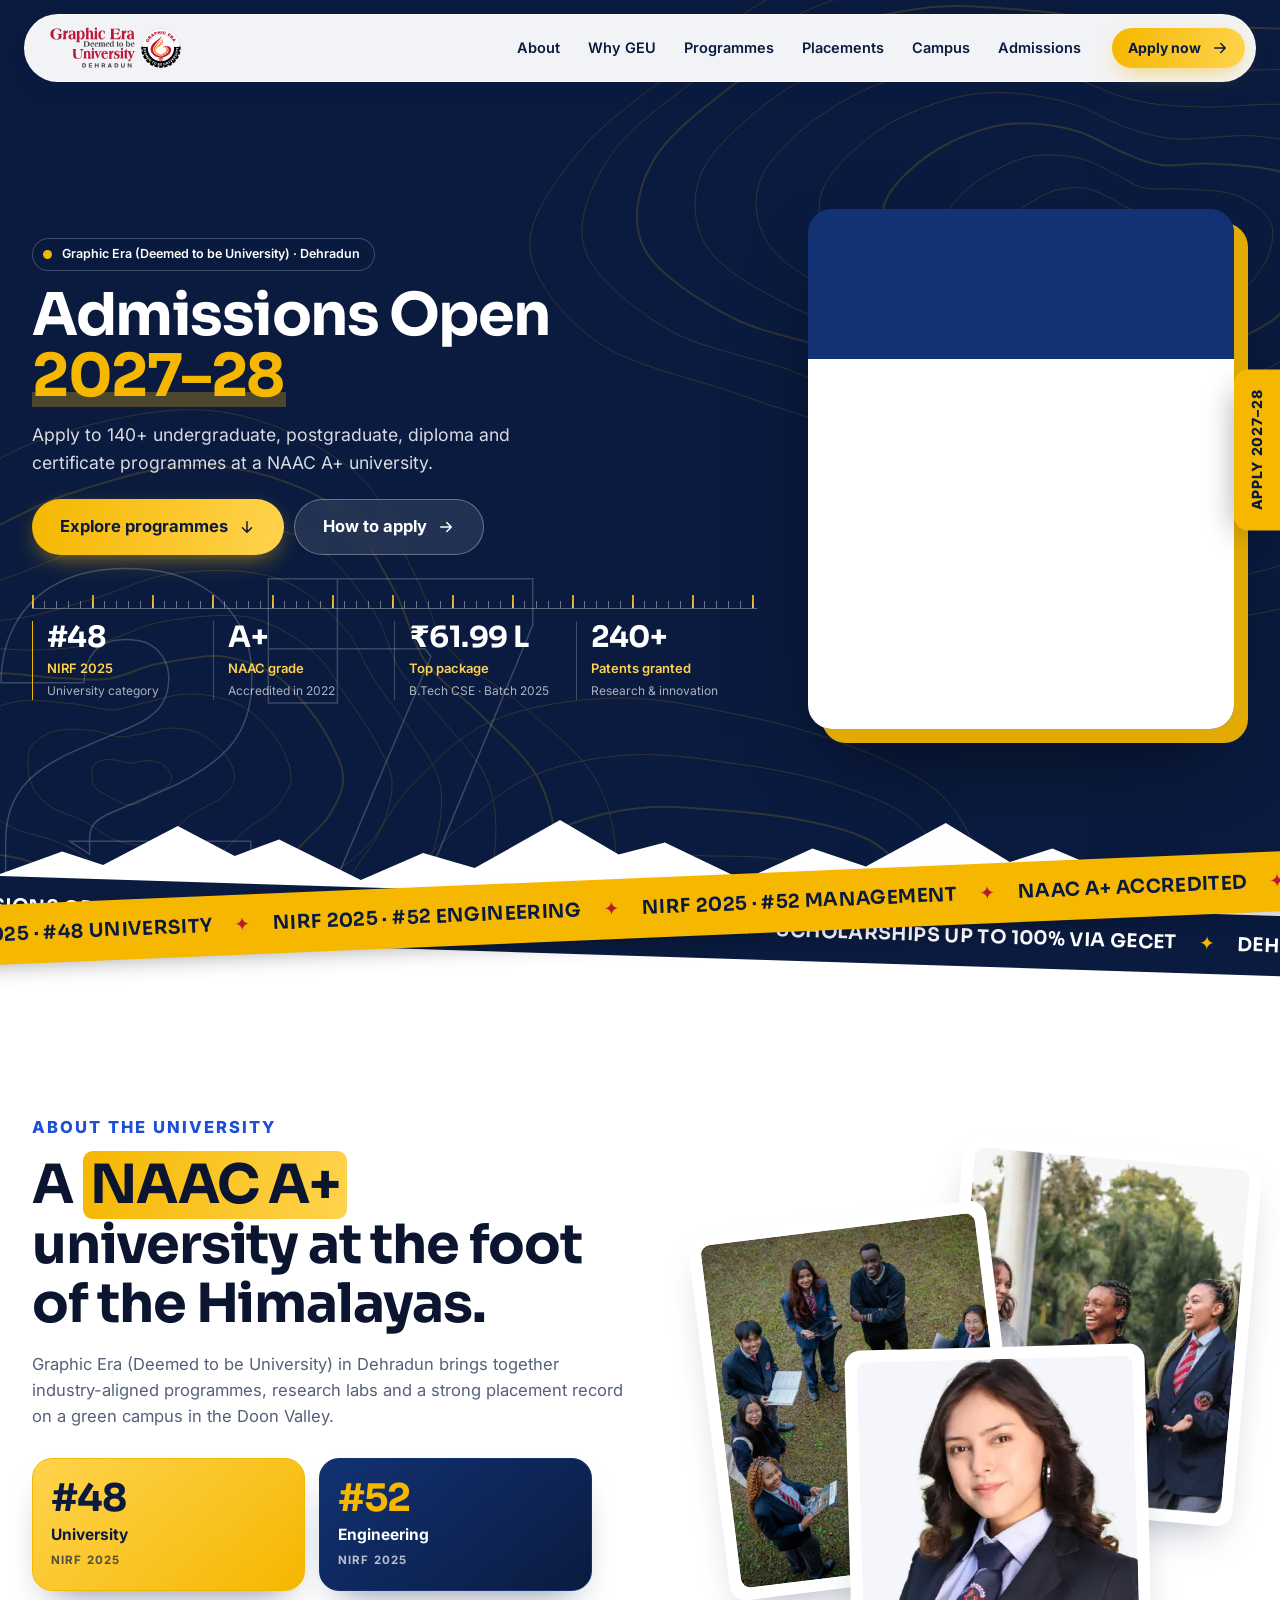
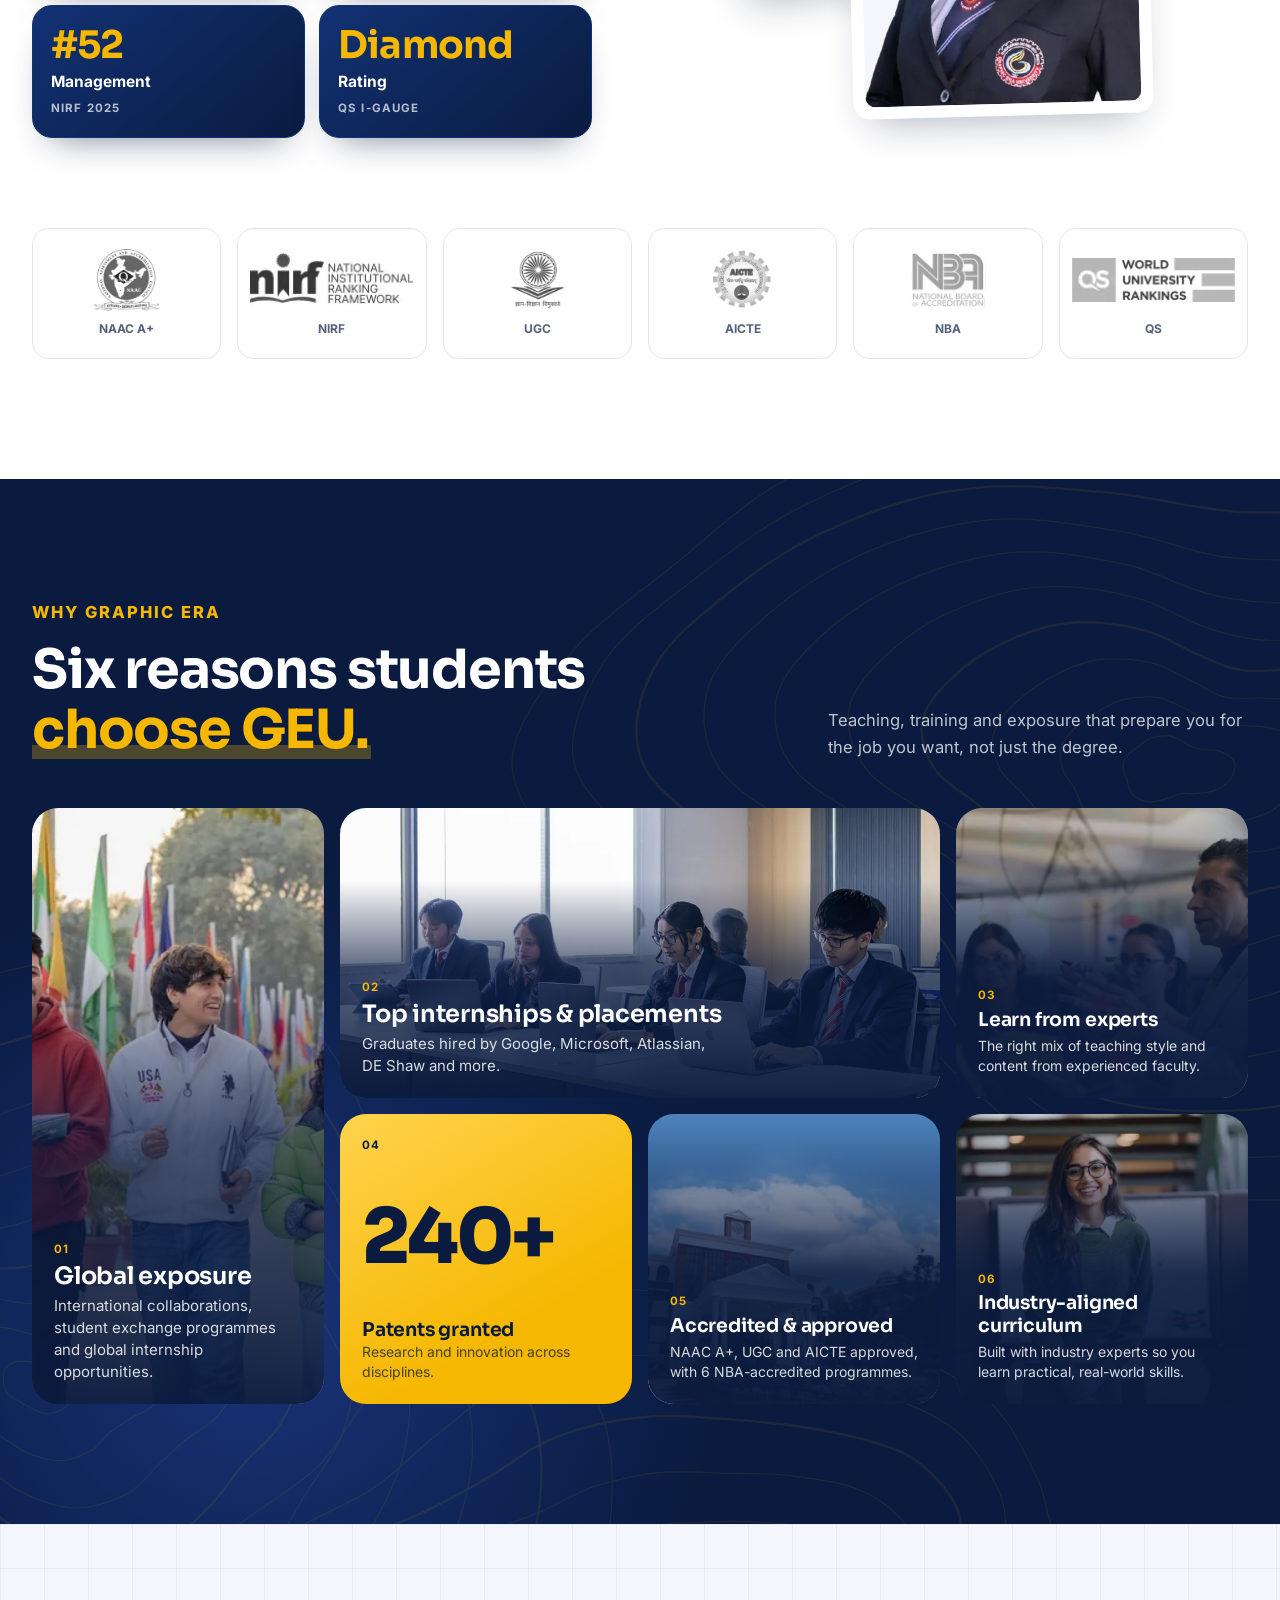
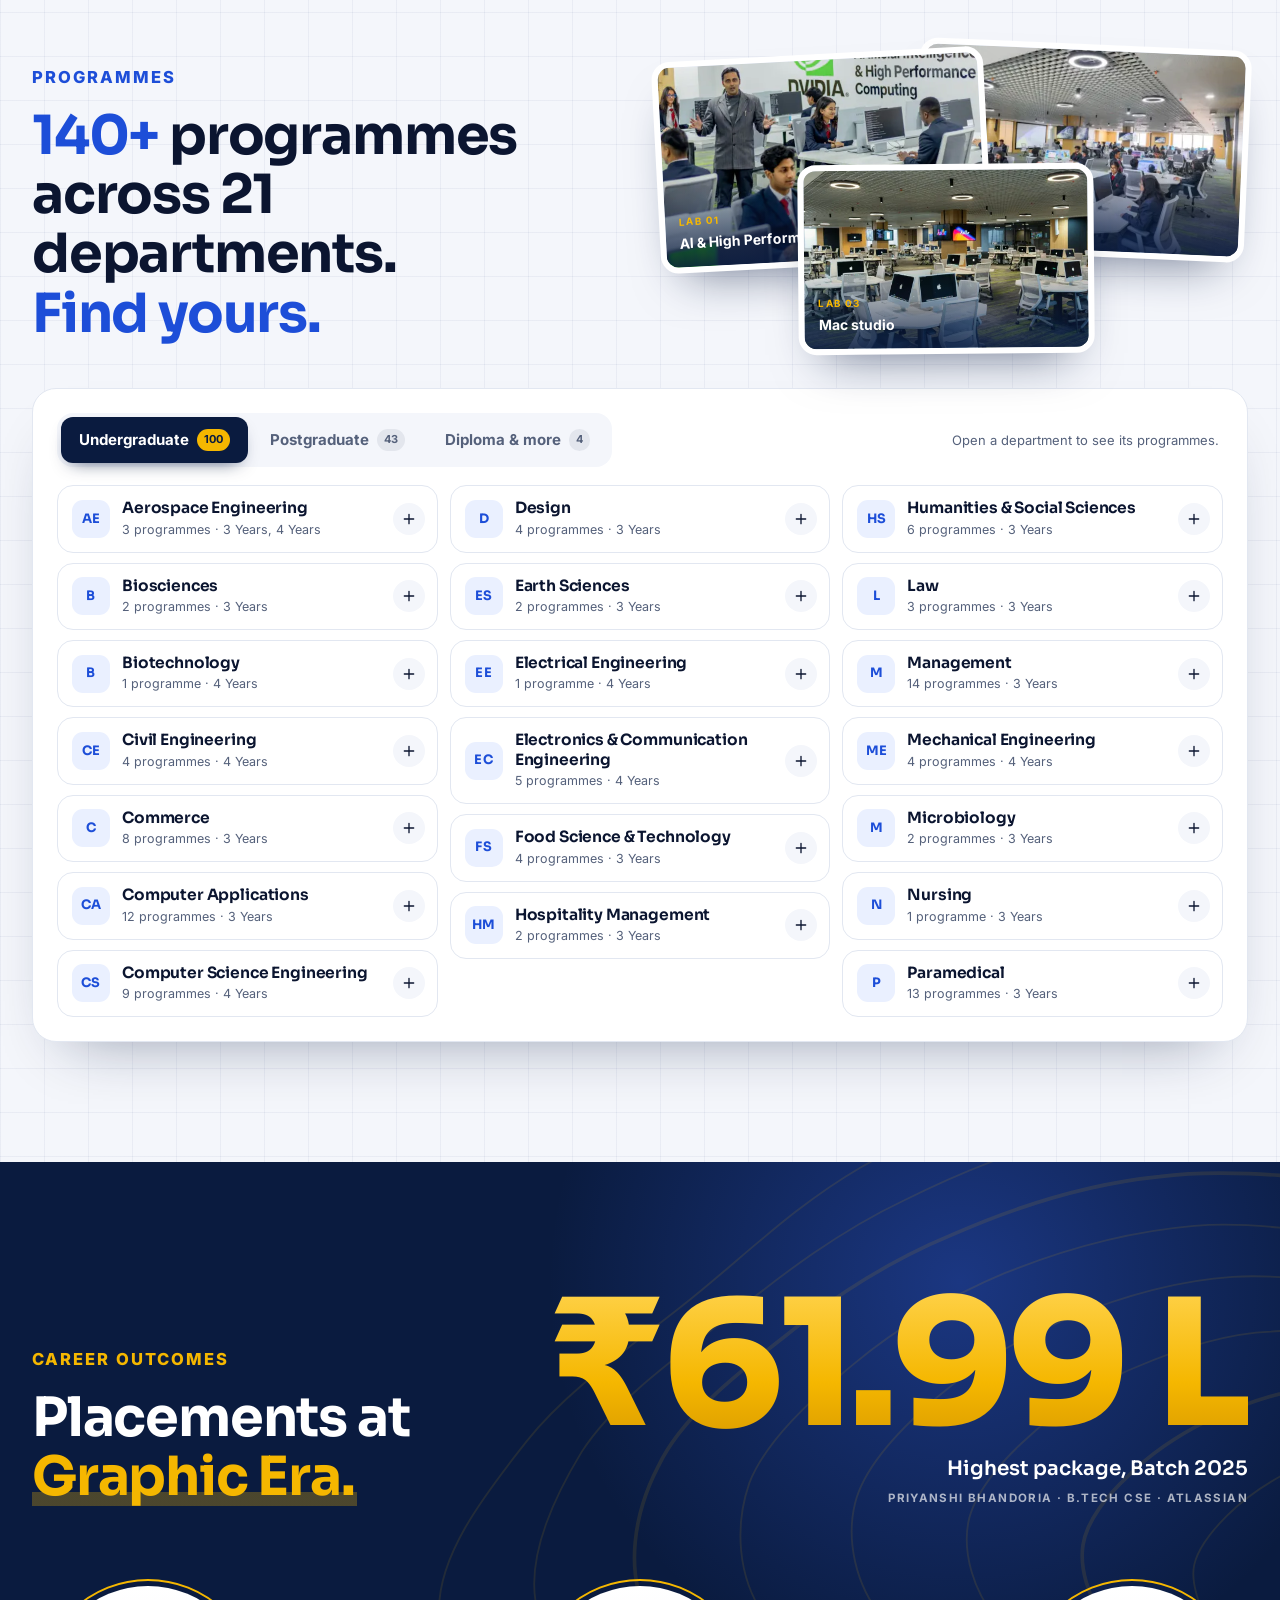
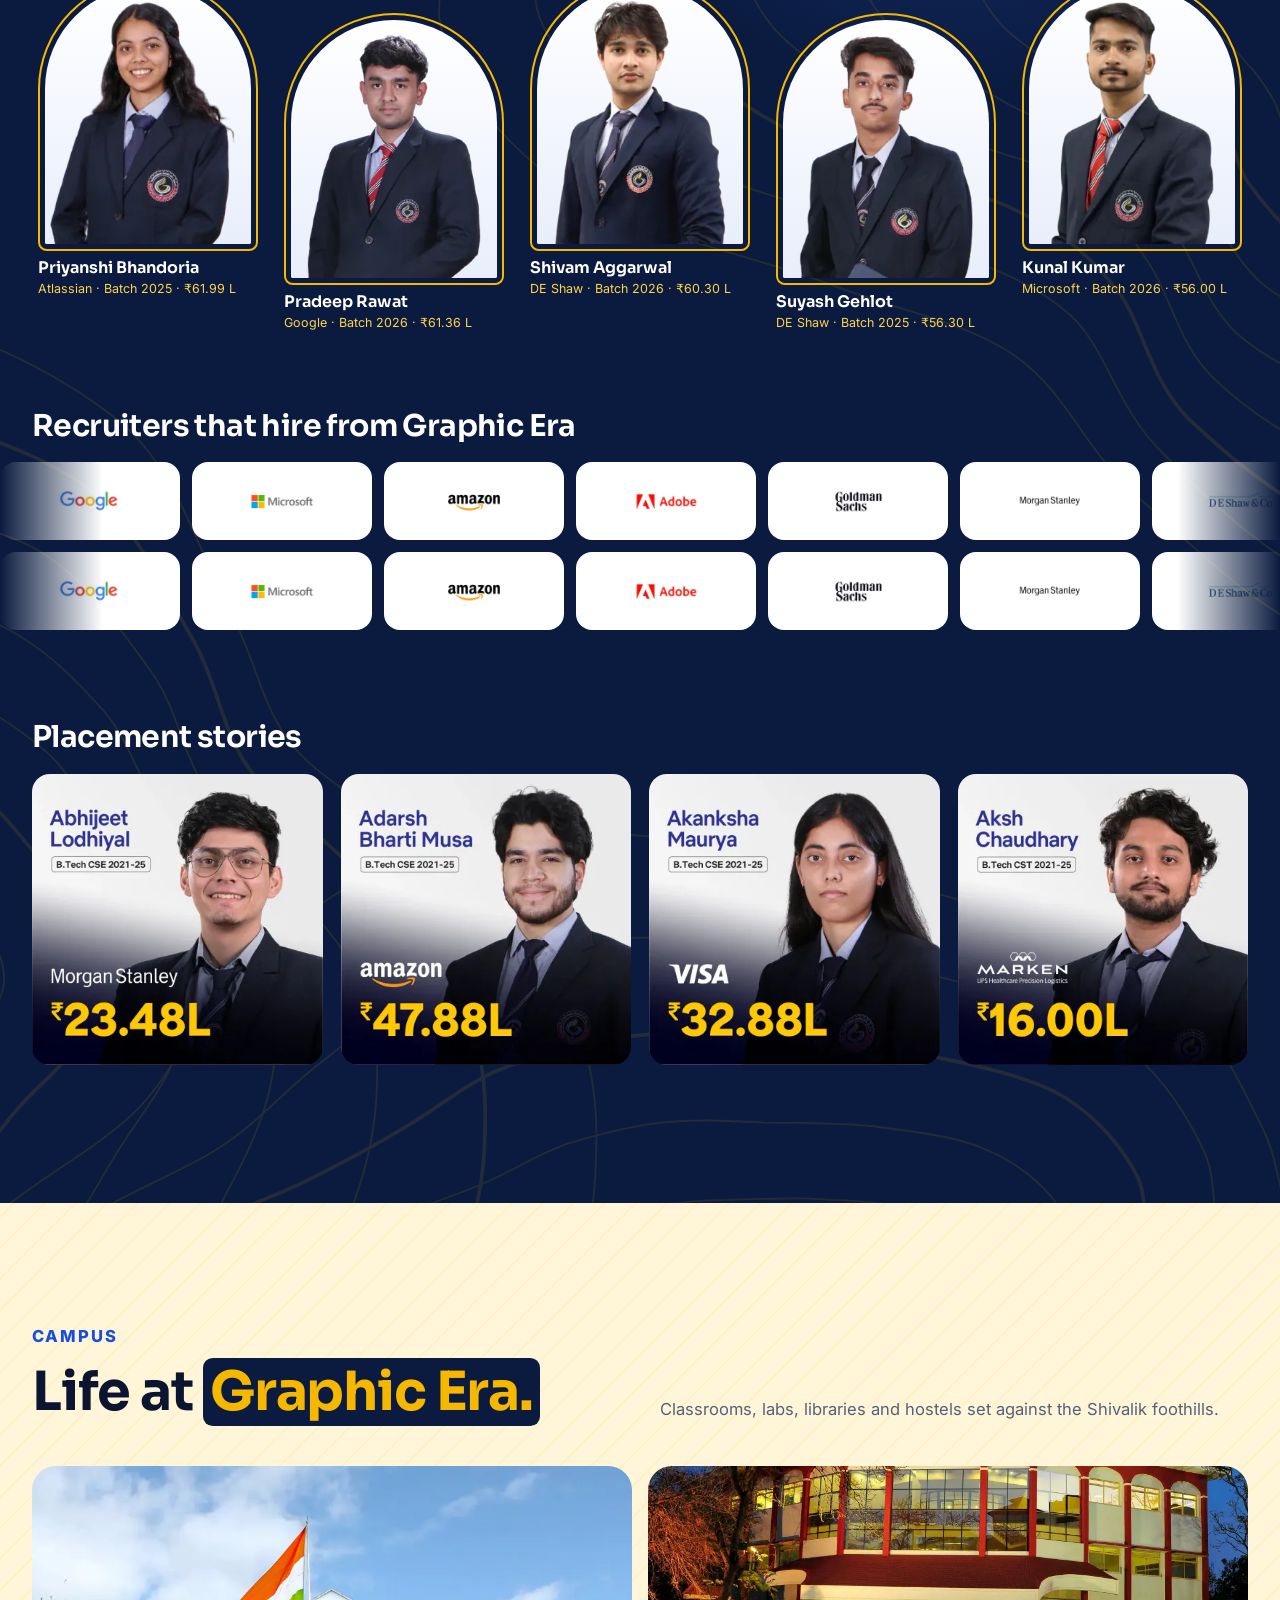
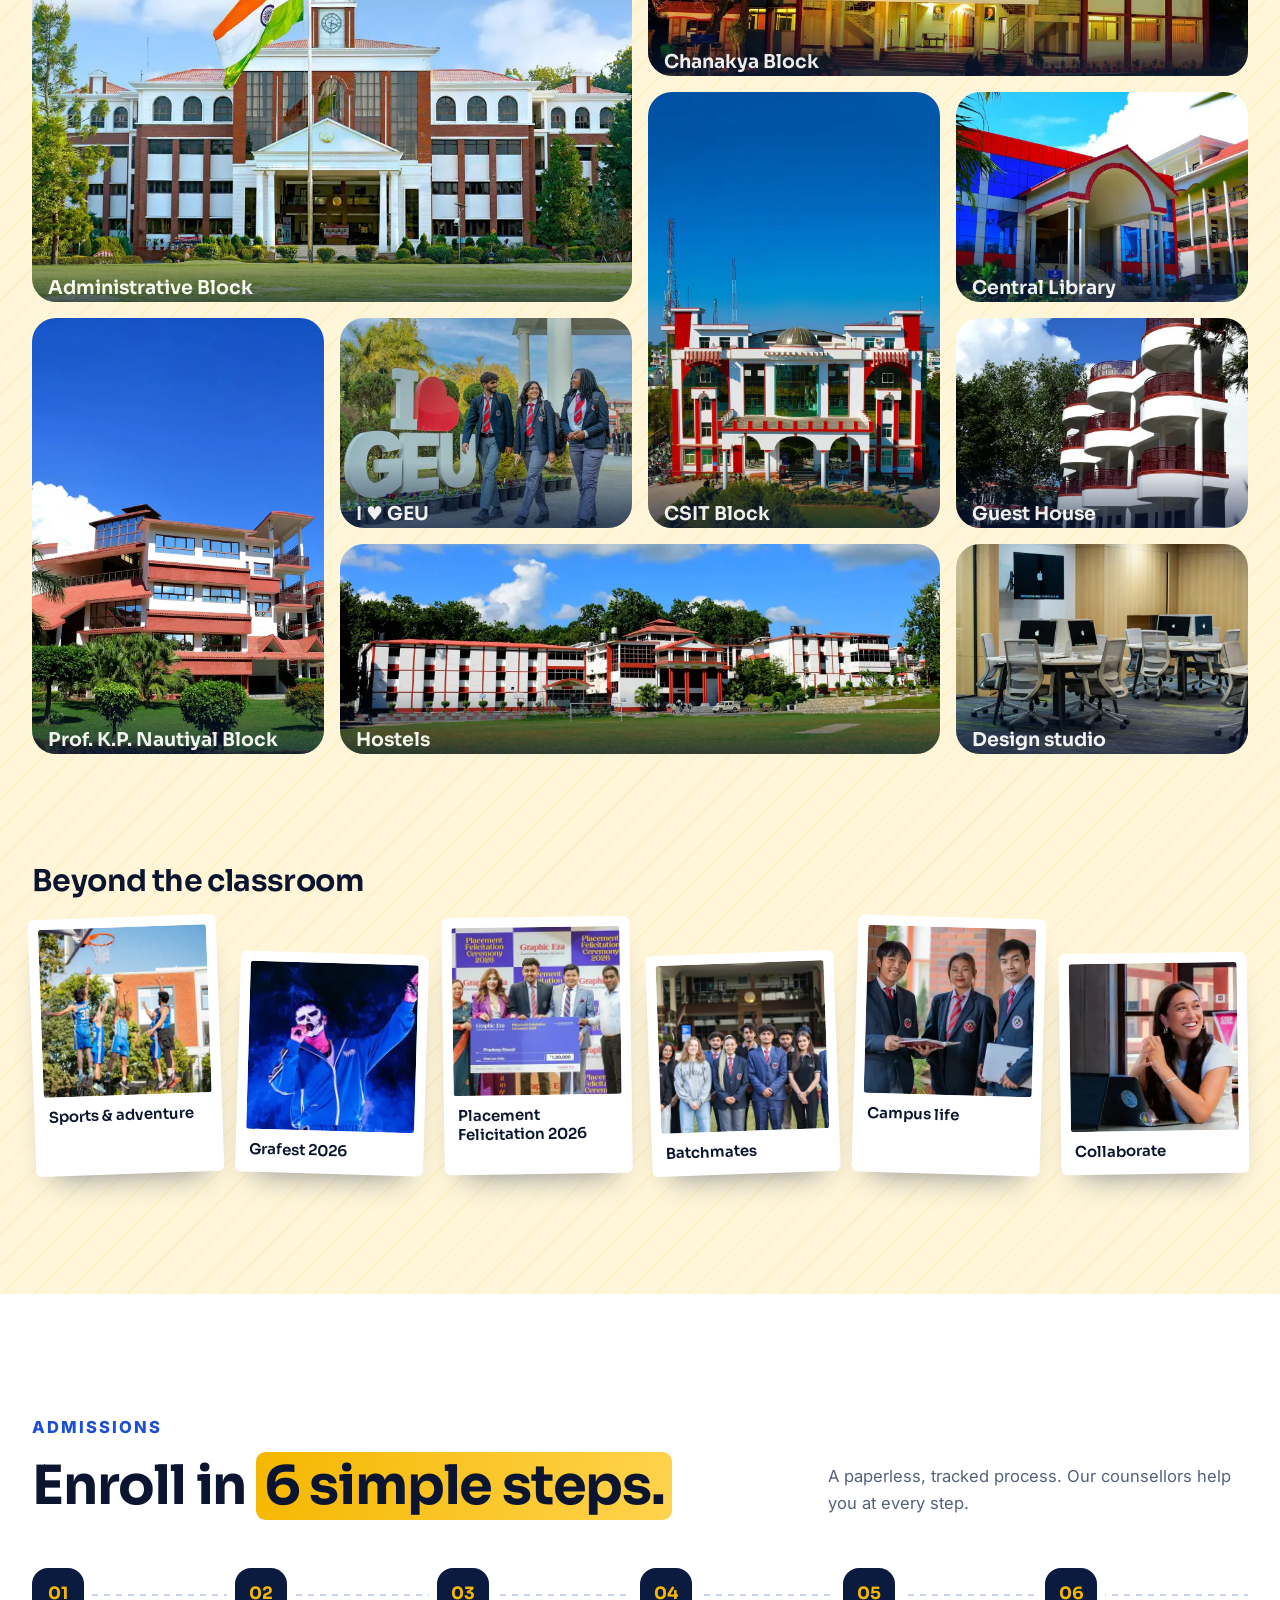
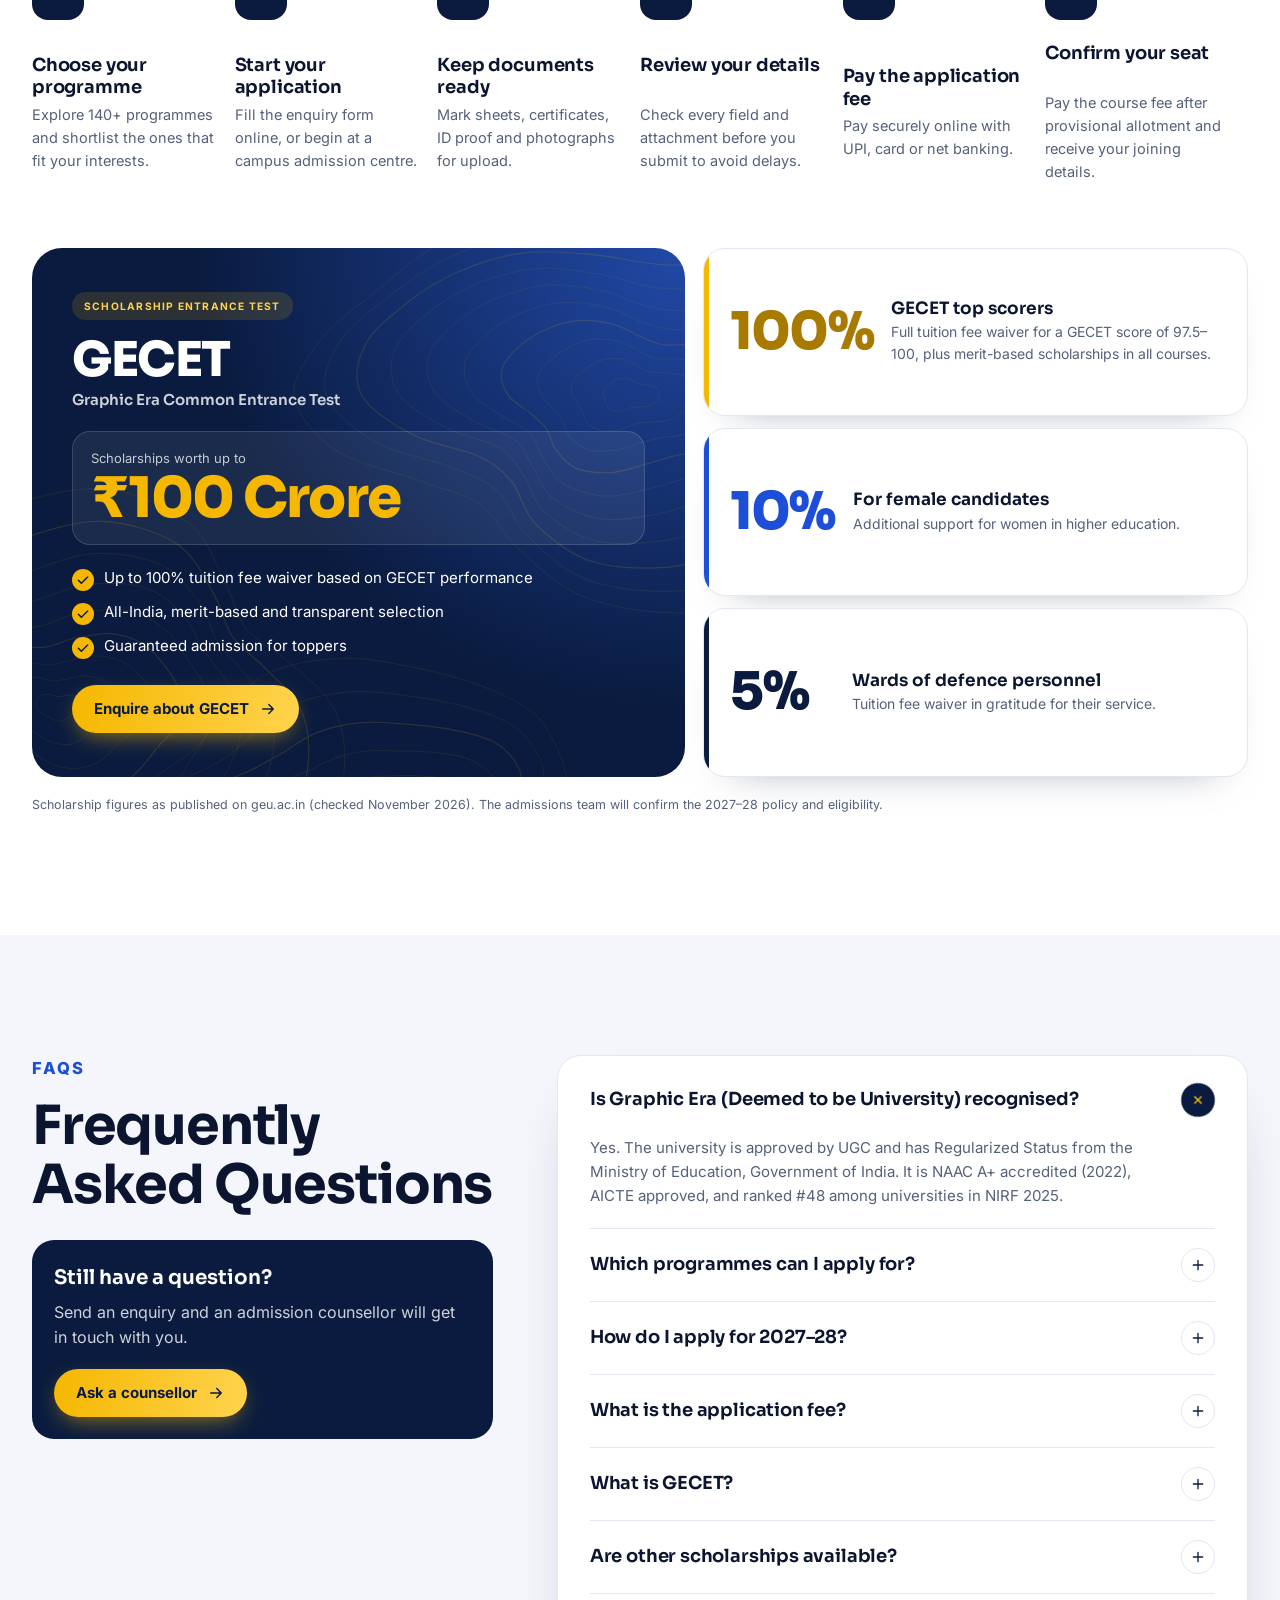
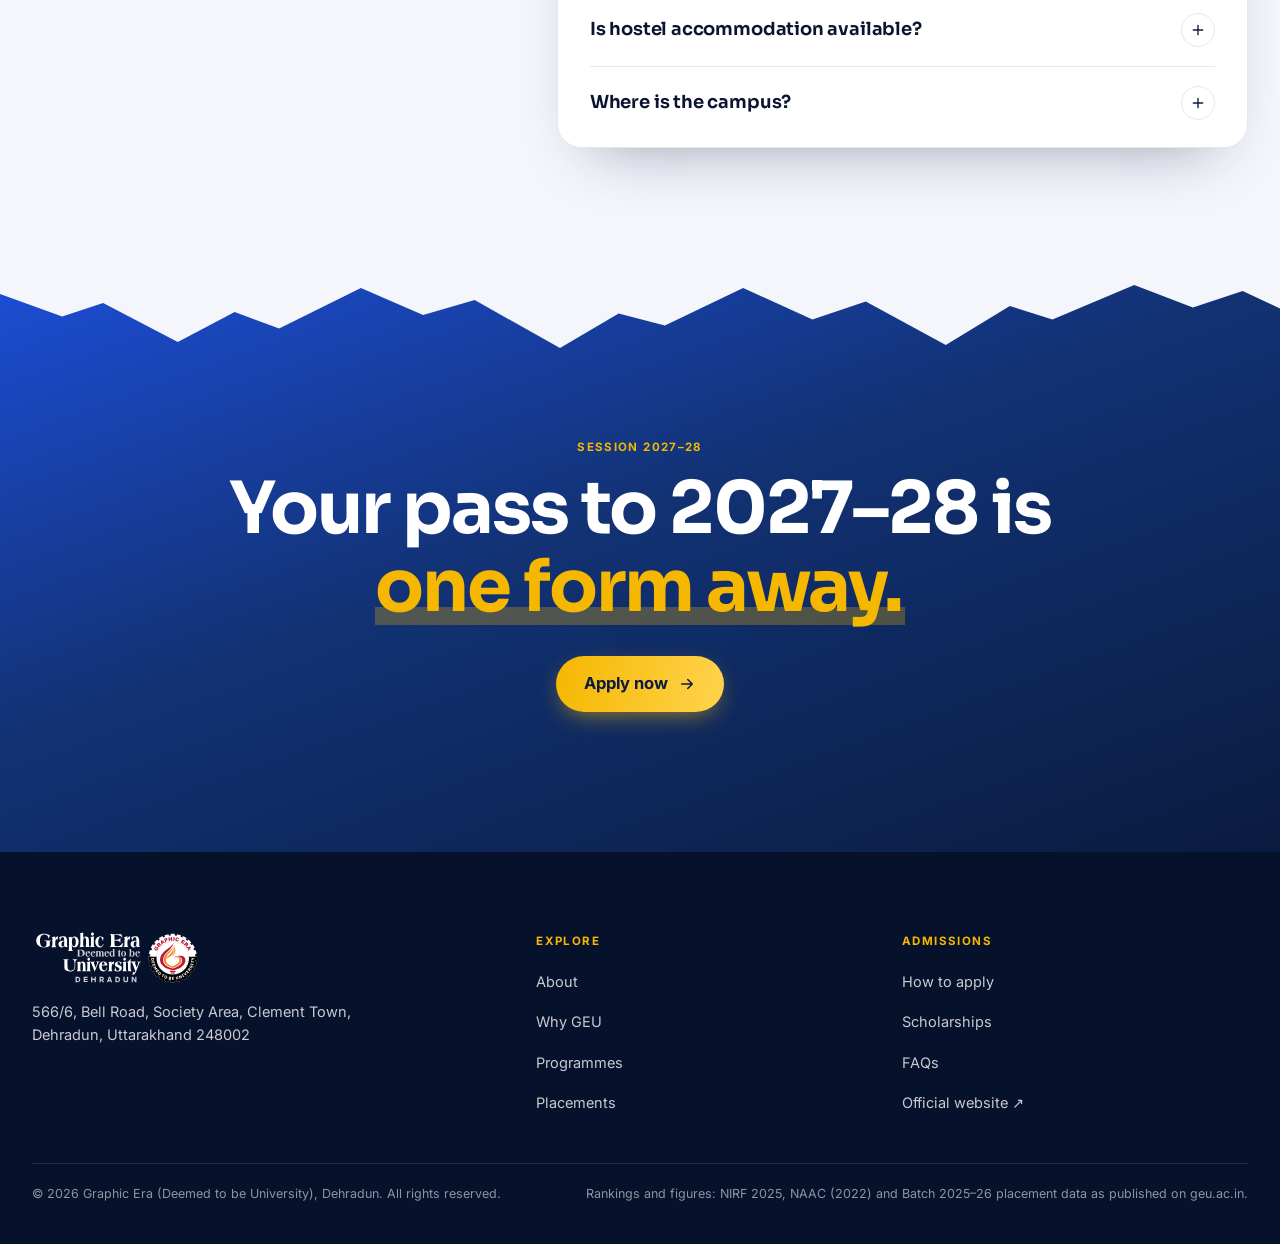
==== index.html @ 8a60a068 "dft" ====
<!doctype html>
<html lang="en">
<head>
  <meta charset="utf-8">
  <meta name="viewport" content="width=device-width, initial-scale=1, viewport-fit=cover">
  <title>Admissions 2027–28 · Graphic Era (Deemed to be University), Dehradun</title>
  <meta name="description" content="Apply for Session 2027–28 at Graphic Era (Deemed to be University), Dehradun. NAAC A+, NIRF 2025 #48 University. 140+ UG, PG, diploma and certificate programmes.">
  <meta name="theme-color" content="#0A1B3F">
  <meta property="og:type" content="website">
  <meta property="og:title" content="Admissions 2027–28 · Graphic Era (Deemed to be University)">
  <meta property="og:description" content="Apply for Session 2027–28. NAAC A+ · NIRF 2025 #48 University · 140+ programmes.">
  <meta property="og:image" content="assets/img/hero/campus-aerial-dehradun-1024.webp">
  <link rel="icon" href="assets/brand/favicon.svg" type="image/svg+xml">
  <link rel="preload" href="assets/fonts/sora.woff2" as="font" type="font/woff2" crossorigin>
  <link rel="preload" href="assets/fonts/inter.woff2" as="font" type="font/woff2" crossorigin>
  <link rel="preload" as="image" imagesrcset="assets/img/hero/campus-aerial-dehradun-640.webp 640w, assets/img/hero/campus-aerial-dehradun-1024.webp 1024w, assets/img/hero/campus-aerial-dehradun-1600.webp 1600w, assets/img/hero/campus-aerial-dehradun-1920.webp 1920w" imagesizes="100vw" media="(min-width: 861px)" fetchpriority="high">
  <link rel="preload" as="image" imagesrcset="assets/img/hero/students-on-campus-640.webp 640w, assets/img/hero/students-on-campus-1024.webp 1024w, assets/img/hero/students-on-campus-1600.webp 1600w, assets/img/hero/students-on-campus-1627.webp 1627w" imagesizes="100vw" media="(max-width: 860px)" fetchpriority="high">
  <link rel="stylesheet" href="assets/css/style.css?v=4">
  <script type="application/ld+json">{"@context":"https://schema.org","@type":"CollegeOrUniversity","name":"Graphic Era (Deemed to be University)","url":"https://geu.ac.in","address":{"@type":"PostalAddress","streetAddress":"566/6, Bell Road, Society Area, Clement Town","addressLocality":"Dehradun","addressRegion":"Uttarakhand","postalCode":"248002","addressCountry":"IN"}}</script>
</head>
<body>
<svg width="0" height="0" style="position:absolute" aria-hidden="true">
  <symbol id="i-arrow" viewBox="0 0 24 24"><path d="M5 12h14M13 6l6 6-6 6" fill="none" stroke="currentColor" stroke-width="2" stroke-linecap="round" stroke-linejoin="round"/></symbol>
  <symbol id="i-down" viewBox="0 0 24 24"><path d="M12 5v14M6 13l6 6 6-6" fill="none" stroke="currentColor" stroke-width="2" stroke-linecap="round" stroke-linejoin="round"/></symbol>
  <symbol id="i-phone" viewBox="0 0 24 24"><path d="M5 4h4l2 5-2.5 1.5a11 11 0 0 0 5 5L15 13l5 2v4a2 2 0 0 1-2 2A16 16 0 0 1 3 6a2 2 0 0 1 2-2" fill="none" stroke="currentColor" stroke-width="1.8" stroke-linejoin="round"/></symbol>
  <symbol id="i-user" viewBox="0 0 24 24"><circle cx="12" cy="8" r="4" fill="none" stroke="currentColor" stroke-width="1.8"/><path d="M4 20c1.5-4 4.5-6 8-6s6.5 2 8 6" fill="none" stroke="currentColor" stroke-width="1.8" stroke-linecap="round"/></symbol>
  <symbol id="i-mail" viewBox="0 0 24 24"><rect x="3" y="5" width="18" height="14" rx="2.5" fill="none" stroke="currentColor" stroke-width="1.8"/><path d="m4 7 8 6 8-6" fill="none" stroke="currentColor" stroke-width="1.8" stroke-linejoin="round"/></symbol>
  <symbol id="i-pin" viewBox="0 0 24 24"><path d="M12 21s7-6.2 7-11.5A7 7 0 0 0 5 9.5C5 14.8 12 21 12 21z" fill="none" stroke="currentColor" stroke-width="1.8"/><circle cx="12" cy="9.5" r="2.5" fill="none" stroke="currentColor" stroke-width="1.8"/></symbol>
  <symbol id="i-layers" viewBox="0 0 24 24"><path d="m12 3 9 5-9 5-9-5 9-5z M3 13l9 5 9-5" fill="none" stroke="currentColor" stroke-width="1.8" stroke-linejoin="round"/></symbol>
  <symbol id="i-building" viewBox="0 0 24 24"><path d="M4 21V9l8-5 8 5v12M9 21v-6h6v6M3 21h18" fill="none" stroke="currentColor" stroke-width="1.8" stroke-linejoin="round"/></symbol>
  <symbol id="i-cap" viewBox="0 0 24 24"><path d="m2 9 10-5 10 5-10 5L2 9zm4 2v5c2 2 10 2 12 0v-5" fill="none" stroke="currentColor" stroke-width="1.8" stroke-linejoin="round"/></symbol>
  <symbol id="i-shield" viewBox="0 0 24 24"><path d="M12 3 4 6v6c0 5 3.5 8 8 9 4.5-1 8-4 8-9V6l-8-3z" fill="none" stroke="currentColor" stroke-width="1.8" stroke-linejoin="round"/></symbol>
  <symbol id="i-menu" viewBox="0 0 24 24"><path d="M4 7h16M4 12h16M4 17h10" fill="none" stroke="currentColor" stroke-width="2" stroke-linecap="round"/></symbol>
  <symbol id="i-close" viewBox="0 0 24 24"><path d="M6 6l12 12M18 6 6 18" fill="none" stroke="currentColor" stroke-width="2" stroke-linecap="round"/></symbol>
  <symbol id="i-plus" viewBox="0 0 24 24"><path d="M12 5v14M5 12h14" fill="none" stroke="currentColor" stroke-width="2" stroke-linecap="round"/></symbol>
  <symbol id="i-check" viewBox="0 0 24 24"><path d="m5 12.5 4.5 4.5L19 7.5" fill="none" stroke="currentColor" stroke-width="2.2" stroke-linecap="round" stroke-linejoin="round"/></symbol>
  <symbol id="i-globe" viewBox="0 0 24 24"><circle cx="12" cy="12" r="9" fill="none" stroke="currentColor" stroke-width="1.8"/><path d="M3 12h18M12 3c2.5 2.5 3.5 5.5 3.5 9s-1 6.5-3.5 9c-2.5-2.5-3.5-5.5-3.5-9s1-6.5 3.5-9" fill="none" stroke="currentColor" stroke-width="1.6"/></symbol>
  <symbol id="i-swipe" viewBox="0 0 24 24"><path d="M4 12h13M13 7l5 5-5 5" fill="none" stroke="currentColor" stroke-width="2" stroke-linecap="round" stroke-linejoin="round"/></symbol>
  <symbol id="topo" viewBox="0 0 1440 900"><path d="M1232 250C1232 253 1230 256 1228 259C1226 262 1223 264 1220 266C1216 268 1212 269 1208 270C1204 271 1199 270 1195 271C1191 271 1188 270 1185 271C1181 272 1178 274 1174 275C1170 276 1164 278 1160 278C1155 278 1150 276 1147 274C1144 272 1142 269 1141 266C1140 263 1140 260 1139 258C1138 255 1136 253 1136 250C1136 247 1136 244 1137 242C1138 239 1140 237 1143 235C1145 233 1148 231 1151 229C1154 227 1157 224 1160 223C1164 222 1169 221 1173 221C1178 221 1182 223 1186 225C1189 226 1191 229 1194 230C1197 232 1200 232 1204 233C1208 233 1214 233 1218 234C1223 236 1228 238 1230 241C1232 243 1233 247 1232 250Z"/><path d="M1293 250C1292 257 1287 263 1283 269C1278 275 1272 280 1265 285C1258 289 1249 292 1240 294C1231 296 1221 295 1213 296C1205 297 1199 297 1191 299C1183 301 1176 306 1167 308C1158 310 1145 313 1136 311C1126 310 1117 305 1111 300C1105 295 1104 288 1101 282C1098 276 1097 271 1094 266C1091 261 1086 256 1084 250C1082 244 1081 238 1082 232C1084 226 1089 220 1094 215C1099 210 1106 205 1113 201C1120 197 1128 192 1136 190C1145 188 1157 187 1166 188C1175 190 1184 195 1192 199C1199 202 1203 207 1210 209C1216 211 1223 211 1233 212C1242 213 1256 212 1266 215C1275 218 1285 224 1290 230C1295 235 1294 243 1293 250Z"/><path d="M1350 250C1348 260 1341 270 1334 279C1327 287 1320 296 1309 302C1299 309 1285 314 1273 317C1260 321 1245 321 1233 323C1221 326 1211 328 1199 331C1186 335 1173 342 1159 344C1144 346 1125 347 1112 344C1099 340 1088 331 1080 323C1073 315 1072 304 1068 296C1063 287 1059 281 1052 274C1046 266 1035 259 1030 250C1026 241 1022 230 1024 221C1026 212 1034 202 1042 194C1050 186 1061 178 1072 172C1084 165 1098 159 1112 156C1127 154 1145 155 1159 158C1173 161 1186 170 1197 175C1208 180 1214 186 1225 188C1236 190 1249 188 1264 189C1279 190 1301 190 1315 195C1330 200 1343 210 1349 219C1355 228 1353 240 1350 250Z"/><path d="M1401 250C1397 263 1389 276 1381 287C1373 299 1365 311 1353 320C1340 329 1323 337 1307 343C1291 348 1272 350 1256 354C1239 359 1225 363 1207 368C1189 373 1169 381 1150 382C1130 383 1106 381 1090 375C1074 368 1063 353 1054 341C1046 330 1046 317 1039 307C1032 297 1023 291 1012 281C1001 272 982 262 974 250C966 238 961 223 963 210C965 197 976 183 988 172C999 161 1015 150 1031 142C1048 134 1068 126 1089 124C1109 122 1134 125 1153 130C1171 134 1187 146 1202 152C1217 158 1225 163 1241 165C1257 167 1277 162 1298 164C1319 165 1349 167 1367 174C1384 182 1399 196 1405 208C1410 221 1405 237 1401 250Z" stroke-width="2"/><path d="M1444 250C1439 266 1432 281 1424 295C1416 310 1409 325 1396 337C1383 350 1363 361 1344 370C1325 378 1302 383 1281 389C1260 396 1240 404 1216 409C1193 414 1165 423 1141 422C1116 421 1088 413 1070 402C1052 392 1042 371 1033 357C1024 343 1024 329 1014 317C1003 306 986 300 970 289C953 278 926 265 915 250C903 235 897 215 900 198C903 182 918 164 934 150C949 136 969 122 991 113C1014 103 1040 94 1066 93C1092 91 1123 96 1146 102C1170 108 1189 122 1208 128C1227 134 1239 138 1260 139C1282 140 1310 134 1336 136C1363 139 1398 143 1418 154C1437 164 1449 183 1454 199C1458 215 1449 234 1444 250Z"/><path d="M1478 250C1473 268 1469 285 1463 302C1457 320 1453 339 1440 355C1427 372 1406 387 1385 399C1363 411 1335 419 1309 428C1283 437 1256 448 1226 453C1197 458 1161 465 1132 461C1103 456 1071 442 1052 427C1032 412 1026 387 1015 370C1004 353 1003 340 988 328C973 316 946 310 923 298C901 285 867 268 853 250C838 232 833 207 838 187C843 167 863 146 883 129C902 113 927 97 954 86C981 75 1014 65 1045 63C1076 61 1112 68 1140 74C1168 81 1190 95 1214 100C1238 106 1256 106 1283 107C1311 108 1348 101 1378 106C1409 110 1447 120 1466 134C1486 148 1492 172 1494 192C1496 211 1483 232 1478 250Z"/><path d="M1506 250C1501 271 1504 289 1501 309C1498 330 1499 354 1487 374C1475 395 1453 415 1428 431C1403 446 1371 459 1339 470C1307 481 1273 494 1237 498C1201 503 1157 506 1123 498C1090 490 1057 469 1036 449C1015 430 1011 401 998 383C985 364 980 352 959 340C938 327 900 322 872 307C843 292 804 272 789 250C773 228 772 199 780 176C789 153 814 130 837 111C860 92 889 74 920 61C952 48 989 38 1024 35C1060 32 1100 40 1133 45C1166 50 1192 63 1222 67C1251 71 1277 69 1310 70C1344 71 1389 66 1423 73C1456 81 1494 97 1511 116C1528 135 1527 164 1526 186C1525 208 1510 229 1506 250Z"/><path d="M1528 250C1527 272 1538 293 1540 317C1541 341 1548 370 1537 395C1526 419 1501 444 1474 464C1446 483 1408 499 1370 512C1332 525 1289 539 1247 543C1204 546 1153 545 1116 533C1078 521 1044 492 1021 470C998 447 996 415 979 396C963 377 950 367 923 354C895 341 846 335 813 318C780 301 739 275 725 250C711 225 717 192 730 167C742 141 772 117 799 96C826 74 857 54 891 40C925 25 965 12 1005 8C1044 3 1088 9 1126 12C1164 16 1195 25 1231 28C1266 31 1301 26 1341 28C1381 30 1433 28 1468 40C1503 52 1536 77 1550 100C1563 124 1552 157 1549 182C1545 207 1530 228 1528 250Z" stroke-width="2"/><path d="M1551 250C1554 274 1576 297 1582 325C1589 352 1600 387 1589 416C1579 445 1551 474 1520 497C1488 520 1444 539 1400 554C1356 568 1305 582 1256 584C1208 586 1150 580 1108 564C1067 549 1032 515 1007 489C981 464 977 433 956 413C934 394 912 387 877 373C843 359 784 350 749 330C713 309 675 278 665 250C655 222 671 187 688 159C706 131 740 107 770 84C799 61 829 38 865 21C901 3 942 -13 984 -20C1026 -28 1075 -25 1117 -25C1160 -24 1198 -19 1241 -18C1284 -17 1329 -23 1375 -19C1420 -15 1478 -10 1513 8C1547 25 1573 59 1582 87C1591 116 1570 152 1565 179C1560 206 1548 226 1551 250Z"/><path d="M1577 250C1586 276 1620 302 1631 334C1642 365 1656 406 1644 438C1633 471 1600 504 1564 529C1528 555 1477 576 1427 591C1377 606 1319 621 1265 621C1210 621 1147 611 1102 593C1056 575 1021 537 991 511C962 484 954 455 925 435C897 416 862 411 821 395C780 380 714 367 679 343C644 319 614 282 610 250C607 218 635 182 658 153C681 124 717 100 748 75C779 50 805 24 841 3C877 -17 919 -38 963 -49C1008 -61 1060 -63 1108 -66C1156 -69 1202 -68 1253 -69C1303 -69 1360 -75 1410 -68C1461 -60 1522 -47 1555 -23C1588 1 1604 43 1608 76C1612 110 1583 147 1578 176C1573 205 1568 224 1577 250Z"/><path d="M252 780C251 782 249 785 247 787C245 789 240 790 237 791C235 792 232 793 230 794C228 796 227 798 224 800C222 801 219 804 216 804C212 805 208 805 204 804C201 803 198 801 196 800C193 799 191 797 188 796C186 794 183 793 181 792C178 790 176 789 175 787C173 785 173 782 172 780C172 778 172 775 172 773C172 770 172 767 174 765C176 763 179 761 183 760C186 759 192 760 196 760C200 761 203 762 206 763C209 763 211 763 214 763C217 762 220 761 224 761C228 760 232 761 235 762C239 762 242 764 244 766C247 768 249 770 250 773C251 775 252 778 252 780Z"/><path d="M314 780C313 786 308 792 302 797C297 802 288 805 281 809C275 813 270 816 265 820C259 824 256 830 250 835C243 839 234 844 225 845C216 846 204 843 196 840C188 838 182 832 175 828C169 824 164 821 157 818C151 815 143 813 136 810C130 806 123 802 119 797C115 792 112 786 110 780C109 774 107 767 108 761C108 755 109 747 115 742C121 736 131 731 141 730C151 728 165 730 175 731C185 733 193 736 200 737C208 737 213 735 220 734C228 733 238 729 247 728C257 728 268 729 276 732C284 735 291 740 296 745C302 750 307 756 310 762C313 767 315 774 314 780Z"/><path d="M371 780C370 789 363 799 356 807C349 815 337 821 328 828C320 835 313 842 305 849C297 857 290 868 278 874C266 880 249 886 234 886C219 886 201 879 189 873C176 868 168 858 158 852C148 846 140 843 129 839C118 835 104 833 93 828C81 822 70 815 62 807C54 800 49 790 46 780C42 770 39 759 41 749C42 738 46 726 56 718C66 710 85 703 101 701C118 699 140 703 155 704C171 706 182 710 194 710C206 709 215 704 228 702C241 699 258 693 272 694C287 694 304 698 316 703C328 708 337 717 345 725C353 733 359 742 364 752C368 761 372 771 371 780Z"/><path d="M423 780C423 792 416 805 408 817C401 828 388 837 379 848C369 859 362 871 351 883C339 894 327 910 309 917C291 924 265 929 243 927C222 925 199 912 182 903C165 894 156 881 142 874C129 866 117 864 101 859C85 855 64 853 48 846C31 839 15 829 3 818C-8 807 -15 794 -20 780C-25 766 -29 750 -26 736C-23 722 -15 705 0 695C15 684 42 677 64 674C87 671 115 677 136 678C156 678 170 681 187 679C204 677 218 668 236 664C255 661 280 655 299 656C319 658 340 666 355 675C369 683 378 697 388 708C397 719 405 731 411 743C417 755 424 768 423 780Z" stroke-width="2"/><path d="M472 780C473 795 468 811 462 827C455 842 444 855 434 871C424 886 417 904 401 919C386 934 366 954 341 962C317 969 280 971 252 966C225 961 197 942 176 930C155 918 144 903 127 895C110 887 93 886 71 881C50 876 21 874 0 865C-22 857 -42 844 -56 829C-70 815 -79 797 -84 780C-90 763 -94 742 -89 725C-83 707 -72 686 -52 674C-32 661 2 653 30 649C58 645 91 651 116 650C140 649 157 648 179 643C201 638 221 625 246 621C271 617 304 613 328 617C352 622 374 636 390 649C406 661 414 679 424 693C434 708 444 721 452 735C460 750 470 765 472 780Z"/><path d="M519 780C524 798 521 818 517 837C513 856 504 875 493 895C483 915 474 939 454 958C434 976 406 998 373 1006C341 1013 294 1010 261 1002C227 993 195 969 170 955C145 940 133 925 111 917C89 909 64 911 37 906C10 901 -27 897 -52 886C-78 875 -100 858 -116 840C-131 823 -139 801 -144 780C-149 759 -153 735 -145 714C-137 693 -122 670 -98 655C-74 640 -34 632 -2 625C30 619 65 623 93 619C122 615 142 608 169 600C196 593 226 576 257 573C288 569 329 569 356 578C384 587 406 608 422 626C439 643 443 664 455 681C466 698 478 712 489 728C500 745 514 762 519 780Z"/><path d="M567 780C576 801 577 824 575 848C573 871 566 895 555 920C543 944 532 975 507 996C482 1017 443 1041 403 1047C364 1053 308 1045 268 1034C228 1023 194 994 165 979C135 964 119 951 92 944C64 936 30 941 -3 935C-36 929 -79 923 -108 909C-136 895 -158 872 -173 851C-188 829 -193 804 -197 780C-200 756 -203 729 -193 705C-183 682 -164 656 -138 639C-111 622 -68 612 -34 602C0 593 36 592 68 584C100 575 124 562 158 551C191 540 232 522 269 520C307 518 354 525 384 539C414 554 434 584 450 606C466 627 468 651 480 670C493 690 510 704 524 722C539 740 559 759 567 780Z"/><path d="M619 780C631 804 636 831 635 859C635 886 629 916 616 945C603 974 588 1009 557 1033C526 1056 477 1079 430 1084C383 1089 320 1076 274 1063C229 1050 193 1019 159 1005C124 991 103 982 68 976C33 970 -11 977 -50 969C-89 962 -137 951 -166 933C-196 914 -213 886 -226 861C-238 835 -239 807 -240 780C-242 753 -243 724 -232 698C-221 672 -201 645 -173 625C-145 605 -102 592 -67 579C-31 565 4 558 39 544C75 530 105 509 145 495C186 482 238 464 282 465C326 466 378 483 410 503C442 524 458 562 473 588C489 615 490 640 505 661C519 682 542 695 561 715C580 735 607 756 619 780Z" stroke-width="2"/><path d="M676 780C691 807 697 839 696 870C696 901 690 936 675 968C659 1001 638 1040 602 1065C565 1090 507 1112 453 1116C400 1120 331 1102 280 1089C230 1076 192 1047 152 1035C111 1023 81 1021 39 1017C-4 1012 -60 1019 -104 1009C-148 999 -198 980 -226 957C-254 933 -264 899 -272 869C-280 840 -276 809 -275 780C-274 751 -275 720 -264 692C-252 664 -233 635 -205 612C-178 588 -137 572 -101 553C-66 535 -32 519 7 500C46 480 84 451 132 436C179 421 244 405 294 411C345 416 400 444 434 471C467 498 478 544 494 573C510 603 512 628 530 650C549 672 580 685 604 707C629 729 661 753 676 780Z"/><path d="M832 980C830 985 830 988 829 993C828 997 830 1003 827 1007C825 1012 821 1017 815 1020C809 1023 801 1025 793 1026C786 1027 778 1027 771 1027C763 1028 756 1028 749 1027C743 1026 736 1024 730 1021C725 1019 721 1015 716 1012C712 1009 708 1006 702 1004C696 1001 686 999 679 995C673 991 664 985 662 980C660 975 663 968 668 963C673 958 684 955 691 952C699 949 707 948 714 947C721 945 726 943 732 942C738 940 744 939 751 938C757 938 763 938 770 938C776 937 783 937 791 937C799 937 810 936 817 938C825 940 834 944 838 948C842 953 841 960 840 965C840 970 834 975 832 980Z"/><path d="M891 980C890 988 894 996 894 1005C895 1014 899 1025 894 1034C890 1043 880 1053 868 1058C856 1064 838 1066 823 1067C809 1069 794 1068 780 1067C766 1067 753 1066 741 1064C729 1061 717 1057 707 1053C697 1048 691 1042 681 1037C672 1033 662 1030 649 1025C636 1020 616 1016 604 1009C591 1001 577 990 575 980C573 970 581 957 591 949C601 940 621 935 635 929C649 924 663 922 675 918C687 914 696 910 707 907C718 904 730 901 742 900C754 898 766 899 779 898C792 898 805 897 819 898C834 899 852 899 865 903C879 908 892 916 898 924C904 933 901 945 900 954C899 963 892 972 891 980Z"/><path d="M950 980C952 992 963 1004 966 1018C969 1032 975 1051 968 1064C961 1078 942 1091 923 1099C904 1106 875 1107 853 1108C831 1110 809 1107 789 1106C769 1104 750 1102 733 1098C716 1095 700 1088 686 1082C671 1076 662 1069 646 1063C631 1057 613 1054 593 1048C573 1041 542 1035 525 1024C508 1012 490 995 490 980C489 965 505 948 520 936C536 924 564 916 584 908C603 901 619 896 635 889C651 882 663 874 679 868C695 863 714 858 732 856C750 854 769 855 788 856C808 856 828 856 848 858C868 861 893 863 910 871C927 878 943 891 950 903C957 915 952 932 952 944C952 957 947 968 950 980Z"/><path d="M1010 980C1018 996 1039 1014 1046 1033C1052 1052 1058 1079 1047 1096C1036 1114 1006 1131 979 1139C951 1148 912 1148 882 1148C851 1149 823 1145 797 1142C771 1140 747 1137 725 1133C703 1128 683 1120 664 1113C645 1105 630 1097 609 1090C587 1083 561 1080 534 1072C507 1063 467 1053 446 1038C426 1023 409 999 411 980C413 961 438 939 459 924C480 909 513 900 535 889C557 878 574 869 592 858C611 847 626 833 648 825C669 817 696 810 721 808C746 805 773 808 799 810C825 812 851 814 876 819C902 824 931 830 951 841C970 852 985 870 993 886C1000 901 994 920 997 936C1000 952 1002 964 1010 980Z" stroke-width="2"/><path d="M1075 980C1090 1000 1122 1024 1131 1049C1140 1074 1144 1107 1127 1129C1111 1150 1069 1169 1032 1178C996 1188 947 1185 909 1185C871 1186 837 1182 805 1179C773 1176 745 1174 717 1168C690 1163 665 1154 640 1146C615 1138 595 1128 567 1120C539 1112 504 1108 471 1097C439 1086 392 1072 371 1052C350 1033 338 1003 344 980C350 957 384 933 408 915C432 896 466 885 489 870C512 855 524 839 545 823C565 808 585 787 612 776C639 764 676 757 709 755C742 753 777 758 810 763C842 767 874 773 904 781C933 790 965 800 986 815C1007 830 1020 852 1029 871C1038 890 1032 910 1040 928C1047 946 1059 960 1075 980Z"/><path d="M1145 980C1168 1004 1210 1035 1220 1065C1230 1095 1228 1135 1204 1160C1181 1185 1126 1203 1081 1213C1035 1223 978 1220 934 1220C889 1220 851 1218 814 1216C776 1214 742 1213 708 1208C675 1202 644 1192 613 1183C582 1174 556 1164 521 1154C487 1144 444 1138 407 1123C371 1108 322 1089 303 1065C283 1041 279 1006 290 980C300 954 341 929 366 907C391 886 421 871 442 851C463 831 470 807 492 785C514 763 538 735 572 721C606 706 654 699 696 698C737 697 781 707 820 715C859 723 897 733 930 746C963 758 996 774 1018 792C1040 811 1050 837 1061 858C1072 879 1069 900 1083 920C1097 940 1122 956 1145 980Z"/></symbol>
  <symbol id="ridge" viewBox="0 0 1440 120" preserveAspectRatio="none"><path d="M0 120V84l70-30 46 18 84-52 64 40 50-22 92 54 70-36 58 20 96-64 66 46 52-16 88 50 78-42 60 24 90-58 72 52 48-18 92 46 66-30 56 22 72-40v118z"/></symbol>
</svg>

<a class="skip" href="#main">Skip to content</a>

<!-- ================================================================= HEADER -->
<header class="hdr" id="hdr">
  <div class="hdr__bar">
    <a class="hdr__logo" href="#top" aria-label="Graphic Era (Deemed to be University), back to top">
      <img src="assets/brand/logo-dark.svg" width="160" height="49" alt="Graphic Era (Deemed to be University)">
    </a>
    <nav class="hdr__nav" aria-label="Primary">
      <a href="#about">About</a><a href="#why">Why GEU</a><a href="#programmes">Programmes</a><a href="#placements">Placements</a><a href="#campus">Campus</a><a href="#admissions">Admissions</a>
    </nav>
    <a class="btn btn--gold btn--sm hdr__cta" href="#apply">Apply now<svg aria-hidden="true"><use href="#i-arrow"/></svg></a>
    <a class="hdr__menu" href="#menu" aria-label="Open menu"><svg aria-hidden="true"><use href="#i-menu"/></svg></a>
    <a class="hdr__menu hdr__x" href="#_" aria-label="Close menu"><svg aria-hidden="true"><use href="#i-close"/></svg></a>
  </div>
  <div class="menu" id="menu">
    <nav aria-label="Sections">
      <a href="#about"><span class="mono">01</span>About</a>
      <a href="#why"><span class="mono">02</span>Why GEU</a>
      <a href="#programmes"><span class="mono">03</span>Programmes</a>
      <a href="#placements"><span class="mono">04</span>Placements</a>
      <a href="#campus"><span class="mono">05</span>Campus</a>
      <a href="#admissions"><span class="mono">06</span>Admissions</a>
      <a href="#faq"><span class="mono">07</span>FAQs</a>
    </nav>
    <a class="btn btn--gold" href="#apply">Apply for 2027–28<svg aria-hidden="true"><use href="#i-arrow"/></svg></a>
  </div>
  <a class="scrim" href="#_" tabindex="-1" aria-hidden="true"></a>
</header>

<main id="main">
  <!-- =============================================================== HERO -->
  <section class="hero" id="top" aria-labelledby="hero-title">
    <picture class="hero__media">
      <source media="(max-width: 860px)" srcset="assets/img/hero/students-on-campus-640.webp 640w, assets/img/hero/students-on-campus-1024.webp 1024w, assets/img/hero/students-on-campus-1600.webp 1600w, assets/img/hero/students-on-campus-1627.webp 1627w" sizes="100vw">
      <img src="assets/img/hero/campus-aerial-dehradun-1024.webp" srcset="assets/img/hero/campus-aerial-dehradun-640.webp 640w, assets/img/hero/campus-aerial-dehradun-1024.webp 1024w, assets/img/hero/campus-aerial-dehradun-1600.webp 1600w, assets/img/hero/campus-aerial-dehradun-1920.webp 1920w" sizes="100vw" width="1920" height="1080" alt="Aerial view of the Graphic Era campus in Dehradun with the Shivalik foothills behind" fetchpriority="high" decoding="async">
    </picture>
    <div class="hero__veil" aria-hidden="true"></div>
    <svg class="topo hero__topo" viewBox="0 0 1440 900" preserveAspectRatio="xMidYMid slice" aria-hidden="true"><use href="#topo"/></svg>
    <div class="hero__year" aria-hidden="true">27</div>

    <div class="wrap hero__grid">
      <div class="hero__copy">
        <p class="pill"><span class="pill__dot" aria-hidden="true"></span>Graphic Era (Deemed to be University) · Dehradun</p>
        <h1 class="hero__title" id="hero-title">Admissions Open<br><span class="hl">2027–28</span></h1>
        <p class="hero__lede">Apply to 140+ undergraduate, postgraduate, diploma and certificate programmes at a NAAC A+ university.</p>
        <div class="hero__ctas">
          <a class="btn btn--gold btn--lg" href="#programmes">Explore programmes<svg aria-hidden="true"><use href="#i-down"/></svg></a>
          <a class="btn btn--glass btn--lg" href="#admissions">How to apply<svg aria-hidden="true"><use href="#i-arrow"/></svg></a>
        </div>
        <div class="alt">
          <div class="alt__ruler" aria-hidden="true"></div>
          <ol class="alt__list" aria-label="Key facts">
            <li class="alt__mark" style="--i:0"><span class="alt__value">#48</span><span class="alt__label">NIRF 2025</span><span class="alt__note">University category</span></li>
            <li class="alt__mark" style="--i:1"><span class="alt__value">A+</span><span class="alt__label">NAAC grade</span><span class="alt__note">Accredited in 2022</span></li>
            <li class="alt__mark" style="--i:2"><span class="alt__value">₹61.99 L</span><span class="alt__label">Top package</span><span class="alt__note">B.Tech CSE · Batch 2025</span></li>
            <li class="alt__mark" style="--i:3"><span class="alt__value">240+</span><span class="alt__label">Patents granted</span><span class="alt__note">Research &amp; innovation</span></li>
          </ol>
        </div>
      </div>
      <!-- EduLeap CRM Lead Capture Widget: MBSADM2026 (themed by assets/js/enquiry-theme.js, same design as the GEHU page) -->
      <div class="hero__slot" id="apply" aria-label="Admissions enquiry form">
        <div data-eduleap-widget="true"
             data-widget-key="mbs2026"
             data-tenant="graphic-era"
             data-api-url="https://staff-crm.vsilabs.co/api/leads/ingest/widget"
             data-campus="main-campus"
             data-theme="light"
             data-primary-color="#123274"
             data-title="Enquire Now"
             data-subtitle="Take the first step towards your future. Speak with an admissions advisor."
             data-button-text="Submit Inquiry"
             data-fields="lastname,interest,city,state,remarks"
             data-scope-level="course"
             data-institution-id="b23a2456-c5f8-4662-8196-0370fe396490"
             data-department-id="3b6d3cfc-dbc0-492a-b771-4349eb2a9e46"
             data-academic-level-id="902e2eca-1785-42d0-9f35-b9c9680cba23"
             data-success-message="Thank you! Your information has been received. Our admissions team will be in touch shortly.">
        </div>
      </div>
    </div>
    <svg class="ridge ridge--hero" aria-hidden="true"><use href="#ridge"/></svg>
  </section>

  <!-- =============================================================== TAPES -->
  <div class="tapes">
    <div class="tape tape--gold">
      <div class="tape__track"><span>NIRF 2025 · #48 University</span><i aria-hidden="true">✦</i><span>NIRF 2025 · #52 Engineering</span><i aria-hidden="true">✦</i><span>NIRF 2025 · #52 Management</span><i aria-hidden="true">✦</i><span>NAAC A+ accredited</span><i aria-hidden="true">✦</i><span>QS I-Gauge Diamond rating</span><i aria-hidden="true">✦</i><span>6 NBA-accredited programmes</span><i aria-hidden="true">✦</i><span>240+ patents granted</span><i aria-hidden="true">✦</i><span>UGC &amp; AICTE approved</span><i aria-hidden="true">✦</i></div>
      <div class="tape__track" aria-hidden="true"><span>NIRF 2025 · #48 University</span><i>✦</i><span>NIRF 2025 · #52 Engineering</span><i>✦</i><span>NIRF 2025 · #52 Management</span><i>✦</i><span>NAAC A+ accredited</span><i>✦</i><span>QS I-Gauge Diamond rating</span><i>✦</i><span>6 NBA-accredited programmes</span><i>✦</i><span>240+ patents granted</span><i>✦</i><span>UGC &amp; AICTE approved</span><i>✦</i></div>
    </div>
    <div class="tape tape--ink" aria-hidden="true">
      <div class="tape__track"><span>Admissions open 2027–28</span><i>✦</i><span>140+ programmes</span><i>✦</i><span>21 departments</span><i>✦</i><span>Scholarships up to 100% via GECET</span><i>✦</i><span>Dehradun · Uttarakhand</span><i>✦</i><span>Admissions open 2027–28</span><i>✦</i><span>140+ programmes</span><i>✦</i><span>21 departments</span><i>✦</i></div>
      <div class="tape__track"><span>Admissions open 2027–28</span><i>✦</i><span>140+ programmes</span><i>✦</i><span>21 departments</span><i>✦</i><span>Scholarships up to 100% via GECET</span><i>✦</i><span>Dehradun · Uttarakhand</span><i>✦</i><span>Admissions open 2027–28</span><i>✦</i><span>140+ programmes</span><i>✦</i><span>21 departments</span><i>✦</i></div>
    </div>
  </div>

  <!-- =============================================================== 01 ABOUT -->
  <section class="sec about" id="about" aria-labelledby="about-title">
    <div class="wrap about__grid">
      <div class="about__copy" data-reveal>
        <p class="eyebrow">About the university</p>
        <h2 class="h2" id="about-title">A <span class="mark">NAAC A+</span> university at the foot of the Himalayas.</h2>
        <p class="lede">Graphic Era (Deemed to be University) in Dehradun brings together industry-aligned programmes, research labs and a strong placement record on a green campus in the Doon Valley.</p>
        <ul class="ranks" aria-label="Rankings">
          <li class="rank rank--hi"><b>#48</b><span>University</span><small>NIRF 2025</small></li>
          <li class="rank"><b>#52</b><span>Engineering</span><small>NIRF 2025</small></li>
          <li class="rank"><b>#52</b><span>Management</span><small>NIRF 2025</small></li>
          <li class="rank"><b>Diamond</b><span>Rating</span><small>QS I-Gauge</small></li>
        </ul>
      </div>
      <div class="fan" data-reveal><figure class="fan__card fan__card--1"><img src="assets/img/about/learning-together-900.webp" srcset="assets/img/about/learning-together-480.webp 480w, assets/img/about/learning-together-900.webp 900w" sizes="(max-width: 860px) 70vw, 300px" width="900" height="900" alt="Students studying together on the campus lawn" loading="lazy" decoding="async"></figure><figure class="fan__card fan__card--2"><img src="assets/img/about/student-community-447.webp" width="447" height="380" alt="Students talking on campus" loading="lazy" decoding="async"></figure><figure class="fan__card fan__card--3"><img src="assets/img/about/future-ready-565.webp" srcset="assets/img/about/future-ready-480.webp 480w, assets/img/about/future-ready-565.webp 565w" sizes="(max-width: 860px) 70vw, 300px" width="565" height="781" alt="Graphic Era student in the university blazer" loading="lazy" decoding="async"></figure></div>
    </div>
    <div class="wrap">
      <ul class="accr" aria-label="Accreditations and approvals"><li class="accr__item"><img src="assets/img/accreditations/naac-a-320.webp" srcset="assets/img/accreditations/naac-a-160.webp 160w, assets/img/accreditations/naac-a-320.webp 320w" sizes="120px" width="320" height="305" alt="NAAC A+ logo" loading="lazy" decoding="async"><span>NAAC A+</span></li><li class="accr__item"><img src="assets/img/accreditations/nirf-320.webp" srcset="assets/img/accreditations/nirf-160.webp 160w, assets/img/accreditations/nirf-320.webp 320w" sizes="120px" width="320" height="104" alt="NIRF logo" loading="lazy" decoding="async"><span>NIRF</span></li><li class="accr__item"><img src="assets/img/accreditations/ugc-320.webp" srcset="assets/img/accreditations/ugc-160.webp 160w, assets/img/accreditations/ugc-320.webp 320w" sizes="120px" width="320" height="309" alt="UGC logo" loading="lazy" decoding="async"><span>UGC</span></li><li class="accr__item"><img src="assets/img/accreditations/aicte-320.webp" srcset="assets/img/accreditations/aicte-160.webp 160w, assets/img/accreditations/aicte-320.webp 320w" sizes="120px" width="320" height="309" alt="AICTE logo" loading="lazy" decoding="async"><span>AICTE</span></li><li class="accr__item"><img src="assets/img/accreditations/nba-320.webp" srcset="assets/img/accreditations/nba-160.webp 160w, assets/img/accreditations/nba-320.webp 320w" sizes="120px" width="320" height="253" alt="NBA logo" loading="lazy" decoding="async"><span>NBA</span></li><li class="accr__item"><img src="assets/img/accreditations/qs-320.webp" srcset="assets/img/accreditations/qs-160.webp 160w, assets/img/accreditations/qs-320.webp 320w" sizes="120px" width="320" height="86" alt="QS logo" loading="lazy" decoding="async"><span>QS</span></li></ul>
    </div>
  </section>

  <!-- =============================================================== 02 WHY GEU (new) -->
  <section class="sec why" id="why" aria-labelledby="why-title">
    <svg class="topo why__topo" viewBox="0 0 1440 900" preserveAspectRatio="xMidYMid slice" aria-hidden="true"><use href="#topo"/></svg>
    <div class="wrap">
      <div class="why__head" data-reveal>
        <div>
          <p class="eyebrow eyebrow--light">Why Graphic Era</p>
          <h2 class="h2" id="why-title">Six reasons students <span class="hl">choose GEU.</span></h2>
        </div>
        <p class="lede">Teaching, training and exposure that prepare you for the job you want, not just the degree.</p>
      </div>
      <ul class="bento">
        <li class="bx bx--a" data-reveal><img src="assets/img/why/global-exposure-960.webp" srcset="assets/img/why/global-exposure-480.webp 480w, assets/img/why/global-exposure-960.webp 960w" sizes="(max-width: 860px) 92vw, 300px" width="960" height="960" alt="Students walking together past international flags on campus" loading="lazy" decoding="async"><div class="bx__body"><span class="bx__n mono">01</span><h3>Global exposure</h3><p>International collaborations, student exchange programmes and global internship opportunities.</p></div></li>
        <li class="bx bx--b" data-reveal><img src="assets/img/why/placement-training-960.webp" srcset="assets/img/why/placement-training-480.webp 480w, assets/img/why/placement-training-960.webp 960w" sizes="(max-width: 860px) 92vw, 620px" width="960" height="960" alt="Students in blazers working on laptops in a training lab" loading="lazy" decoding="async"><div class="bx__body"><span class="bx__n mono">02</span><h3>Top internships &amp; placements</h3><p>Graduates hired by Google, Microsoft, Atlassian, DE Shaw and more.</p></div></li>
        <li class="bx bx--c" data-reveal><img src="assets/img/why/expert-faculty-500.webp" srcset="assets/img/why/expert-faculty-360.webp 360w, assets/img/why/expert-faculty-500.webp 500w" sizes="(max-width: 860px) 46vw, 300px" width="500" height="500" alt="A faculty member explaining a concept to students" loading="lazy" decoding="async"><div class="bx__body"><span class="bx__n mono">03</span><h3>Learn from experts</h3><p>The right mix of teaching style and content from experienced faculty.</p></div></li>
        <li class="bx bx--d bx--stat" data-reveal><div class="bx__body"><span class="bx__n mono">04</span><b class="bx__big">240+</b><div><h3>Patents granted</h3><p>Research and innovation across disciplines.</p></div></div></li>
        <li class="bx bx--e" data-reveal><img src="assets/img/why/accredited-campus-500.webp" srcset="assets/img/why/accredited-campus-360.webp 360w, assets/img/why/accredited-campus-500.webp 500w" sizes="(max-width: 860px) 46vw, 300px" width="500" height="500" alt="Academic block on the Graphic Era campus" loading="lazy" decoding="async"><div class="bx__body"><span class="bx__n mono">05</span><h3>Accredited &amp; approved</h3><p>NAAC A+, UGC and AICTE approved, with 6 NBA-accredited programmes.</p></div></li>
        <li class="bx bx--f" data-reveal><img src="assets/img/why/industry-curriculum-500.webp" srcset="assets/img/why/industry-curriculum-360.webp 360w, assets/img/why/industry-curriculum-500.webp 500w" sizes="(max-width: 860px) 46vw, 300px" width="500" height="500" alt="Student smiling in front of a whiteboard" loading="lazy" decoding="async"><div class="bx__body"><span class="bx__n mono">06</span><h3>Industry-aligned curriculum</h3><p>Built with industry experts so you learn practical, real-world skills.</p></div></li>
      </ul>
    </div>
  </section>

  <!-- =============================================================== 03 PROGRAMMES -->
  <section class="sec acad" id="programmes" aria-labelledby="acad-title">
    <div class="wrap">
      <div class="acad__head">
        <div data-reveal>
          <p class="eyebrow">Programmes</p>
          <h2 class="h2" id="acad-title"><span class="count">140+</span> programmes across 21 departments. <span class="mark mark--blue">Find yours.</span></h2>
        </div>
        <div class="labs" data-reveal><figure class="lab lab--1"><img src="assets/img/academics/ai-high-performance-computing-lab-900.webp" srcset="assets/img/academics/ai-high-performance-computing-lab-480.webp 480w, assets/img/academics/ai-high-performance-computing-lab-900.webp 900w" sizes="(max-width: 860px) 80vw, 360px" width="900" height="900" alt="Students in the AI and High Performance Computing lab" loading="lazy" decoding="async"><figcaption><span class="mono">Lab 01</span>AI &amp; High Performance Computing lab</figcaption></figure><figure class="lab lab--2"><img src="assets/img/academics/computing-centre-900.webp" srcset="assets/img/academics/computing-centre-480.webp 480w, assets/img/academics/computing-centre-900.webp 900w" sizes="(max-width: 860px) 80vw, 360px" width="900" height="501" alt="Large computer lab with students at workstations" loading="lazy" decoding="async"><figcaption><span class="mono">Lab 02</span>Computing centre</figcaption></figure><figure class="lab lab--3"><img src="assets/img/academics/mac-studio-900.webp" srcset="assets/img/academics/mac-studio-480.webp 480w, assets/img/academics/mac-studio-900.webp 900w" sizes="(max-width: 860px) 80vw, 360px" width="900" height="900" alt="Mac design studio" loading="lazy" decoding="async"><figcaption><span class="mono">Lab 03</span>Mac studio</figcaption></figure></div>
      </div>
      <div class="xp"><div class="xp__top"><div class="xp__levels" role="radiogroup" aria-label="Programme level"><input class="xp__radio" type="radio" name="xp-level" id="lv-ug" checked><label class="xp__lv" for="lv-ug"><span class="xp__lvl">Undergraduate</span><span class="xp__lvs">UG</span><b>100</b></label><input class="xp__radio" type="radio" name="xp-level" id="lv-pg"><label class="xp__lv" for="lv-pg"><span class="xp__lvl">Postgraduate</span><span class="xp__lvs">PG</span><b>43</b></label><input class="xp__radio" type="radio" name="xp-level" id="lv-dip"><label class="xp__lv" for="lv-dip"><span class="xp__lvl">Diploma & more</span><span class="xp__lvs">Diploma+</span><b>4</b></label></div><p class="xp__hint">Open a department to see its programmes.</p></div><div class="xp__panel xp__panel--ug" role="region" aria-label="Undergraduate programmes"><div class="depts"><details class="dept"><summary><span class="dept__ico" aria-hidden="true">AE</span><span class="dept__txt"><span class="dept__name">Aerospace Engineering</span><span class="dept__meta">3 programmes · 3 Years, 4 Years</span></span><span class="dept__chev" aria-hidden="true"><svg><use href="#i-plus"/></svg></span></summary><ul class="dept__list"><li><a href="#apply"><span class="c__t">B.Sc Aeronautics</span><span class="c__y">3 Years</span><svg class="c__go" aria-hidden="true"><use href="#i-arrow"/></svg></a></li><li><a href="#apply"><span class="c__t">B.Tech Aerospace Engineering</span><span class="c__y">4 Years</span><svg class="c__go" aria-hidden="true"><use href="#i-arrow"/></svg></a></li><li><a href="#apply"><span class="c__t">B.Tech Aerospace Engineering with specialization in Space Technology</span><span class="c__y">4 Years</span><svg class="c__go" aria-hidden="true"><use href="#i-arrow"/></svg></a></li></ul></details><details class="dept"><summary><span class="dept__ico" aria-hidden="true">B</span><span class="dept__txt"><span class="dept__name">Biosciences</span><span class="dept__meta">2 programmes · 3 Years</span></span><span class="dept__chev" aria-hidden="true"><svg><use href="#i-plus"/></svg></span></summary><ul class="dept__list"><li><a href="#apply"><span class="c__t">B.Sc (Hons.) Biotechnology</span><span class="c__y">3 Years</span><svg class="c__go" aria-hidden="true"><use href="#i-arrow"/></svg></a></li><li><a href="#apply"><span class="c__t">B.Sc (Hons.) Forensic Science</span><span class="c__y">3 Years</span><svg class="c__go" aria-hidden="true"><use href="#i-arrow"/></svg></a></li></ul></details><details class="dept"><summary><span class="dept__ico" aria-hidden="true">B</span><span class="dept__txt"><span class="dept__name">Biotechnology</span><span class="dept__meta">1 programme · 4 Years</span></span><span class="dept__chev" aria-hidden="true"><svg><use href="#i-plus"/></svg></span></summary><ul class="dept__list"><li><a href="#apply"><span class="c__t">B.Tech Biotechnology</span><span class="c__y">4 Years</span><svg class="c__go" aria-hidden="true"><use href="#i-arrow"/></svg></a></li></ul></details><details class="dept"><summary><span class="dept__ico" aria-hidden="true">CE</span><span class="dept__txt"><span class="dept__name">Civil Engineering</span><span class="dept__meta">4 programmes · 4 Years</span></span><span class="dept__chev" aria-hidden="true"><svg><use href="#i-plus"/></svg></span></summary><ul class="dept__list"><li><a href="#apply"><span class="c__t">B.Tech Civil Engineering</span><span class="c__y">4 Years</span><svg class="c__go" aria-hidden="true"><use href="#i-arrow"/></svg></a></li><li><a href="#apply"><span class="c__t">B.Tech Civil Engineering (Working Professionals)</span><span class="c__y">4 Years</span><svg class="c__go" aria-hidden="true"><use href="#i-arrow"/></svg></a></li><li><a href="#apply"><span class="c__t">B.Tech Civil Engineering with specialization in Construction Management</span><span class="c__y">4 Years</span><svg class="c__go" aria-hidden="true"><use href="#i-arrow"/></svg></a></li><li><a href="#apply"><span class="c__t">B.Tech Civil Engineering with specialization in GIS &amp; Remote Sensing</span><span class="c__y">4 Years</span><svg class="c__go" aria-hidden="true"><use href="#i-arrow"/></svg></a></li></ul></details><details class="dept"><summary><span class="dept__ico" aria-hidden="true">C</span><span class="dept__txt"><span class="dept__name">Commerce</span><span class="dept__meta">8 programmes · 3 Years</span></span><span class="dept__chev" aria-hidden="true"><svg><use href="#i-plus"/></svg></span></summary><ul class="dept__list"><li><a href="#apply"><span class="c__t">B.Com (Hons.)</span><span class="c__y">3 Years</span><svg class="c__go" aria-hidden="true"><use href="#i-arrow"/></svg></a></li><li><a href="#apply"><span class="c__t">B.Com (Hons.) Accounting, Auditing &amp; Taxation</span><span class="c__y">3 Years</span><svg class="c__go" aria-hidden="true"><use href="#i-arrow"/></svg></a></li><li><a href="#apply"><span class="c__t">B.Com (Hons.) Banking &amp; Finance</span><span class="c__y">3 Years</span><svg class="c__go" aria-hidden="true"><use href="#i-arrow"/></svg></a></li><li><a href="#apply"><span class="c__t">B.Com (Hons.) Corporate Accounting and Financial Analysis with CMA, US</span><span class="c__y">3 Years</span><svg class="c__go" aria-hidden="true"><use href="#i-arrow"/></svg></a></li><li><a href="#apply"><span class="c__t">B.Com (Hons.) Integrated with US CPA in Corporate Finance</span><span class="c__y">3 Years</span><svg class="c__go" aria-hidden="true"><use href="#i-arrow"/></svg></a></li><li><a href="#apply"><span class="c__t">B.Com (Hons.) International Finance and Accounting with ACCA, UK</span><span class="c__y">3 Years</span><svg class="c__go" aria-hidden="true"><use href="#i-arrow"/></svg></a></li><li><a href="#apply"><span class="c__t">B.Com (Hons.) with research</span><span class="c__y">3 Years</span><svg class="c__go" aria-hidden="true"><use href="#i-arrow"/></svg></a></li><li><a href="#apply"><span class="c__t">B.Voc BFSI</span><span class="c__y">3 Years</span><svg class="c__go" aria-hidden="true"><use href="#i-arrow"/></svg></a></li></ul></details><details class="dept"><summary><span class="dept__ico" aria-hidden="true">CA</span><span class="dept__txt"><span class="dept__name">Computer Applications</span><span class="dept__meta">12 programmes · 3 Years</span></span><span class="dept__chev" aria-hidden="true"><svg><use href="#i-plus"/></svg></span></summary><ul class="dept__list"><li><a href="#apply"><span class="c__t">B.Sc</span><span class="c__y">3 Years</span><svg class="c__go" aria-hidden="true"><use href="#i-arrow"/></svg></a></li><li><a href="#apply"><span class="c__t">B.Sc (Hons.) Computer Science</span><span class="c__y">3 Years</span><svg class="c__go" aria-hidden="true"><use href="#i-arrow"/></svg></a></li><li><a href="#apply"><span class="c__t">B.Sc Computer Science</span><span class="c__y">3 Years</span><svg class="c__go" aria-hidden="true"><use href="#i-arrow"/></svg></a></li><li><a href="#apply"><span class="c__t">B.Sc IT</span><span class="c__y">3 Years</span><svg class="c__go" aria-hidden="true"><use href="#i-arrow"/></svg></a></li><li><a href="#apply"><span class="c__t">B.Sc IT Industry Integrated</span><span class="c__y">3 Years</span><svg class="c__go" aria-hidden="true"><use href="#i-arrow"/></svg></a></li><li><a href="#apply"><span class="c__t">B.Sc. (Hons.) IT</span><span class="c__y">3 Years</span><svg class="c__go" aria-hidden="true"><use href="#i-arrow"/></svg></a></li><li><a href="#apply"><span class="c__t">BCA</span><span class="c__y">3 Years</span><svg class="c__go" aria-hidden="true"><use href="#i-arrow"/></svg></a></li><li><a href="#apply"><span class="c__t">BCA (Hons.)</span><span class="c__y">3 Years</span><svg class="c__go" aria-hidden="true"><use href="#i-arrow"/></svg></a></li><li><a href="#apply"><span class="c__t">BCA (Hons.) AI &amp; DS</span><span class="c__y">3 Years</span><svg class="c__go" aria-hidden="true"><use href="#i-arrow"/></svg></a></li><li><a href="#apply"><span class="c__t">BCA (Hons.) Cyber Security</span><span class="c__y">3 Years</span><svg class="c__go" aria-hidden="true"><use href="#i-arrow"/></svg></a></li><li><a href="#apply"><span class="c__t">BCA Cyber Security</span><span class="c__y">3 Years</span><svg class="c__go" aria-hidden="true"><use href="#i-arrow"/></svg></a></li><li><a href="#apply"><span class="c__t">BCA Industry Integrated</span><span class="c__y">3 Years</span><svg class="c__go" aria-hidden="true"><use href="#i-arrow"/></svg></a></li></ul></details><details class="dept"><summary><span class="dept__ico" aria-hidden="true">CS</span><span class="dept__txt"><span class="dept__name">Computer Science Engineering</span><span class="dept__meta">9 programmes · 4 Years</span></span><span class="dept__chev" aria-hidden="true"><svg><use href="#i-plus"/></svg></span></summary><ul class="dept__list"><li><a href="#apply"><span class="c__t">B.Tech CSE</span><span class="c__y">4 Years</span><svg class="c__go" aria-hidden="true"><use href="#i-arrow"/></svg></a></li><li><a href="#apply"><span class="c__t">B.Tech CSE (Hons.) with specialization in AI &amp; DS</span><span class="c__y">4 Years</span><svg class="c__go" aria-hidden="true"><use href="#i-arrow"/></svg></a></li><li><a href="#apply"><span class="c__t">B.Tech CSE (Hons.) with specialization in AI &amp; ML</span><span class="c__y">4 Years</span><svg class="c__go" aria-hidden="true"><use href="#i-arrow"/></svg></a></li><li><a href="#apply"><span class="c__t">B.Tech CSE (Hons.) with specialization in Cyber Security</span><span class="c__y">4 Years</span><svg class="c__go" aria-hidden="true"><use href="#i-arrow"/></svg></a></li><li><a href="#apply"><span class="c__t">B.Tech CSE (Hons.) with specialization in Generative AI</span><span class="c__y">4 Years</span><svg class="c__go" aria-hidden="true"><use href="#i-arrow"/></svg></a></li><li><a href="#apply"><span class="c__t">B.Tech CSE AI &amp; DS</span><span class="c__y">4 Years</span><svg class="c__go" aria-hidden="true"><use href="#i-arrow"/></svg></a></li><li><a href="#apply"><span class="c__t">B.Tech CSE AI &amp; ML</span><span class="c__y">4 Years</span><svg class="c__go" aria-hidden="true"><use href="#i-arrow"/></svg></a></li><li><a href="#apply"><span class="c__t">B.Tech CSE Cyber Security</span><span class="c__y">4 Years</span><svg class="c__go" aria-hidden="true"><use href="#i-arrow"/></svg></a></li><li><a href="#apply"><span class="c__t">B.Tech CSE Regional Language Quota</span><span class="c__y">4 Years</span><svg class="c__go" aria-hidden="true"><use href="#i-arrow"/></svg></a></li></ul></details><details class="dept"><summary><span class="dept__ico" aria-hidden="true">D</span><span class="dept__txt"><span class="dept__name">Design</span><span class="dept__meta">4 programmes · 3 Years</span></span><span class="dept__chev" aria-hidden="true"><svg><use href="#i-plus"/></svg></span></summary><ul class="dept__list"><li><a href="#apply"><span class="c__t">B.Des Animation &amp; Game Design</span><span class="c__y">3 Years</span><svg class="c__go" aria-hidden="true"><use href="#i-arrow"/></svg></a></li><li><a href="#apply"><span class="c__t">B.Des Graphic &amp; Visual Communication Design</span><span class="c__y">3 Years</span><svg class="c__go" aria-hidden="true"><use href="#i-arrow"/></svg></a></li><li><a href="#apply"><span class="c__t">B.Des Industrial Product Design</span><span class="c__y">3 Years</span><svg class="c__go" aria-hidden="true"><use href="#i-arrow"/></svg></a></li><li><a href="#apply"><span class="c__t">B.Des User Experience &amp; Interaction Design</span><span class="c__y">3 Years</span><svg class="c__go" aria-hidden="true"><use href="#i-arrow"/></svg></a></li></ul></details><details class="dept"><summary><span class="dept__ico" aria-hidden="true">ES</span><span class="dept__txt"><span class="dept__name">Earth Sciences</span><span class="dept__meta">2 programmes · 3 Years</span></span><span class="dept__chev" aria-hidden="true"><svg><use href="#i-plus"/></svg></span></summary><ul class="dept__list"><li><a href="#apply"><span class="c__t">B.Sc (Hons.) Geology</span><span class="c__y">3 Years</span><svg class="c__go" aria-hidden="true"><use href="#i-arrow"/></svg></a></li><li><a href="#apply"><span class="c__t">B.Sc Geology</span><span class="c__y">3 Years</span><svg class="c__go" aria-hidden="true"><use href="#i-arrow"/></svg></a></li></ul></details><details class="dept"><summary><span class="dept__ico" aria-hidden="true">EE</span><span class="dept__txt"><span class="dept__name">Electrical Engineering</span><span class="dept__meta">1 programme · 4 Years</span></span><span class="dept__chev" aria-hidden="true"><svg><use href="#i-plus"/></svg></span></summary><ul class="dept__list"><li><a href="#apply"><span class="c__t">B.Tech Electrical &amp; Computer Engineering</span><span class="c__y">4 Years</span><svg class="c__go" aria-hidden="true"><use href="#i-arrow"/></svg></a></li></ul></details><details class="dept"><summary><span class="dept__ico" aria-hidden="true">EC</span><span class="dept__txt"><span class="dept__name">Electronics &amp; Communication Engineering</span><span class="dept__meta">5 programmes · 4 Years</span></span><span class="dept__chev" aria-hidden="true"><svg><use href="#i-plus"/></svg></span></summary><ul class="dept__list"><li><a href="#apply"><span class="c__t">B.Tech ECE</span><span class="c__y">4 Years</span><svg class="c__go" aria-hidden="true"><use href="#i-arrow"/></svg></a></li><li><a href="#apply"><span class="c__t">B.Tech ECE (VLSI Design and Technology)</span><span class="c__y">4 Years</span><svg class="c__go" aria-hidden="true"><use href="#i-arrow"/></svg></a></li><li><a href="#apply"><span class="c__t">B.Tech ECE (Working Professionals)</span><span class="c__y">4 Years</span><svg class="c__go" aria-hidden="true"><use href="#i-arrow"/></svg></a></li><li><a href="#apply"><span class="c__t">B.Tech ECE with optional specialization in Embedded Sytems and Robotics (ESR)</span><span class="c__y">4 Years</span><svg class="c__go" aria-hidden="true"><use href="#i-arrow"/></svg></a></li><li><a href="#apply"><span class="c__t">B.Tech ECE with optional specialization in Internet of Things (IoT)</span><span class="c__y">4 Years</span><svg class="c__go" aria-hidden="true"><use href="#i-arrow"/></svg></a></li></ul></details><details class="dept"><summary><span class="dept__ico" aria-hidden="true">FS</span><span class="dept__txt"><span class="dept__name">Food Science &amp; Technology</span><span class="dept__meta">4 programmes · 3 Years</span></span><span class="dept__chev" aria-hidden="true"><svg><use href="#i-plus"/></svg></span></summary><ul class="dept__list"><li><a href="#apply"><span class="c__t">B.Sc (Hons.) Food Technology</span><span class="c__y">3 Years</span><svg class="c__go" aria-hidden="true"><use href="#i-arrow"/></svg></a></li><li><a href="#apply"><span class="c__t">B.Sc Food Technology</span><span class="c__y">3 Years</span><svg class="c__go" aria-hidden="true"><use href="#i-arrow"/></svg></a></li><li><a href="#apply"><span class="c__t">B.Sc Nutrition &amp; Dietetics</span><span class="c__y">3 Years</span><svg class="c__go" aria-hidden="true"><use href="#i-arrow"/></svg></a></li><li><a href="#apply"><span class="c__t">B.Sc. (Hons.) Nutrition &amp; Dietetics</span><span class="c__y">3 Years</span><svg class="c__go" aria-hidden="true"><use href="#i-arrow"/></svg></a></li></ul></details><details class="dept"><summary><span class="dept__ico" aria-hidden="true">HM</span><span class="dept__txt"><span class="dept__name">Hospitality Management</span><span class="dept__meta">2 programmes · 3 Years</span></span><span class="dept__chev" aria-hidden="true"><svg><use href="#i-plus"/></svg></span></summary><ul class="dept__list"><li><a href="#apply"><span class="c__t">B.Sc. in Hotel Management</span><span class="c__y">3 Years</span><svg class="c__go" aria-hidden="true"><use href="#i-arrow"/></svg></a></li><li><a href="#apply"><span class="c__t">BHM</span><span class="c__y">3 Years</span><svg class="c__go" aria-hidden="true"><use href="#i-arrow"/></svg></a></li></ul></details><details class="dept"><summary><span class="dept__ico" aria-hidden="true">HS</span><span class="dept__txt"><span class="dept__name">Humanities &amp; Social Sciences</span><span class="dept__meta">6 programmes · 3 Years</span></span><span class="dept__chev" aria-hidden="true"><svg><use href="#i-plus"/></svg></span></summary><ul class="dept__list"><li><a href="#apply"><span class="c__t">B.A.</span><span class="c__y">3 Years</span><svg class="c__go" aria-hidden="true"><use href="#i-arrow"/></svg></a></li><li><a href="#apply"><span class="c__t">B.A. (Hons.) Economics</span><span class="c__y">3 Years</span><svg class="c__go" aria-hidden="true"><use href="#i-arrow"/></svg></a></li><li><a href="#apply"><span class="c__t">B.A. (Hons.) English</span><span class="c__y">3 Years</span><svg class="c__go" aria-hidden="true"><use href="#i-arrow"/></svg></a></li><li><a href="#apply"><span class="c__t">B.A. (Hons.) Political Science</span><span class="c__y">3 Years</span><svg class="c__go" aria-hidden="true"><use href="#i-arrow"/></svg></a></li><li><a href="#apply"><span class="c__t">B.A. (Hons.) Psychology</span><span class="c__y">3 Years</span><svg class="c__go" aria-hidden="true"><use href="#i-arrow"/></svg></a></li><li><a href="#apply"><span class="c__t">B.A. (Hons.) Sociology</span><span class="c__y">3 Years</span><svg class="c__go" aria-hidden="true"><use href="#i-arrow"/></svg></a></li></ul></details><details class="dept"><summary><span class="dept__ico" aria-hidden="true">L</span><span class="dept__txt"><span class="dept__name">Law</span><span class="dept__meta">3 programmes · 3 Years</span></span><span class="dept__chev" aria-hidden="true"><svg><use href="#i-plus"/></svg></span></summary><ul class="dept__list"><li><a href="#apply"><span class="c__t">BA LLB (Hons.)</span><span class="c__y">3 Years</span><svg class="c__go" aria-hidden="true"><use href="#i-arrow"/></svg></a></li><li><a href="#apply"><span class="c__t">BBA LLB (Hons.)</span><span class="c__y">3 Years</span><svg class="c__go" aria-hidden="true"><use href="#i-arrow"/></svg></a></li><li><a href="#apply"><span class="c__t">LLB (Hons.)</span><span class="c__y">3 Years</span><svg class="c__go" aria-hidden="true"><use href="#i-arrow"/></svg></a></li></ul></details><details class="dept"><summary><span class="dept__ico" aria-hidden="true">M</span><span class="dept__txt"><span class="dept__name">Management</span><span class="dept__meta">14 programmes · 3 Years</span></span><span class="dept__chev" aria-hidden="true"><svg><use href="#i-plus"/></svg></span></summary><ul class="dept__list"><li><a href="#apply"><span class="c__t">BBA</span><span class="c__y">3 Years</span><svg class="c__go" aria-hidden="true"><use href="#i-arrow"/></svg></a></li><li><a href="#apply"><span class="c__t">BBA (Hons.)</span><span class="c__y">3 Years</span><svg class="c__go" aria-hidden="true"><use href="#i-arrow"/></svg></a></li><li><a href="#apply"><span class="c__t">BBA (Hons.) International Finance and Accounting with ACCA</span><span class="c__y">3 Years</span><svg class="c__go" aria-hidden="true"><use href="#i-arrow"/></svg></a></li><li><a href="#apply"><span class="c__t">BBA (Hons.) with specialization in AI &amp; DS</span><span class="c__y">3 Years</span><svg class="c__go" aria-hidden="true"><use href="#i-arrow"/></svg></a></li><li><a href="#apply"><span class="c__t">BBA (Hons.) with specialization in Aviation Management</span><span class="c__y">3 Years</span><svg class="c__go" aria-hidden="true"><use href="#i-arrow"/></svg></a></li><li><a href="#apply"><span class="c__t">BBA (Hons.) with specialization in E-Commerce and Digital Marketing</span><span class="c__y">3 Years</span><svg class="c__go" aria-hidden="true"><use href="#i-arrow"/></svg></a></li><li><a href="#apply"><span class="c__t">BBA (Hons.) with specialization in Entrepreneurship</span><span class="c__y">3 Years</span><svg class="c__go" aria-hidden="true"><use href="#i-arrow"/></svg></a></li><li><a href="#apply"><span class="c__t">BBA (Hons.) with specialization in Hospital Administration</span><span class="c__y">3 Years</span><svg class="c__go" aria-hidden="true"><use href="#i-arrow"/></svg></a></li><li><a href="#apply"><span class="c__t">BBA International Finance and Accounting with ACCA</span><span class="c__y">3 Years</span><svg class="c__go" aria-hidden="true"><use href="#i-arrow"/></svg></a></li><li><a href="#apply"><span class="c__t">BBA with specialization in AI &amp; DS</span><span class="c__y">3 Years</span><svg class="c__go" aria-hidden="true"><use href="#i-arrow"/></svg></a></li><li><a href="#apply"><span class="c__t">BBA with specialization in Aviation Management</span><span class="c__y">3 Years</span><svg class="c__go" aria-hidden="true"><use href="#i-arrow"/></svg></a></li><li><a href="#apply"><span class="c__t">BBA with specialization in E-Commerce and Digital Marketing</span><span class="c__y">3 Years</span><svg class="c__go" aria-hidden="true"><use href="#i-arrow"/></svg></a></li><li><a href="#apply"><span class="c__t">BBA with specialization in Entrepreneurship</span><span class="c__y">3 Years</span><svg class="c__go" aria-hidden="true"><use href="#i-arrow"/></svg></a></li><li><a href="#apply"><span class="c__t">BBA with specialization in Hospital Administration</span><span class="c__y">3 Years</span><svg class="c__go" aria-hidden="true"><use href="#i-arrow"/></svg></a></li></ul></details><details class="dept"><summary><span class="dept__ico" aria-hidden="true">ME</span><span class="dept__txt"><span class="dept__name">Mechanical Engineering</span><span class="dept__meta">4 programmes · 4 Years</span></span><span class="dept__chev" aria-hidden="true"><svg><use href="#i-plus"/></svg></span></summary><ul class="dept__list"><li><a href="#apply"><span class="c__t">B.Tech ME</span><span class="c__y">4 Years</span><svg class="c__go" aria-hidden="true"><use href="#i-arrow"/></svg></a></li><li><a href="#apply"><span class="c__t">B.Tech ME (Hons.) with specialization in Automobile</span><span class="c__y">4 Years</span><svg class="c__go" aria-hidden="true"><use href="#i-arrow"/></svg></a></li><li><a href="#apply"><span class="c__t">B.Tech ME (Hons.) with specialization in Robotics &amp; Automation</span><span class="c__y">4 Years</span><svg class="c__go" aria-hidden="true"><use href="#i-arrow"/></svg></a></li><li><a href="#apply"><span class="c__t">B.Tech ME with minor specialization in Computer Science</span><span class="c__y">4 Years</span><svg class="c__go" aria-hidden="true"><use href="#i-arrow"/></svg></a></li></ul></details><details class="dept"><summary><span class="dept__ico" aria-hidden="true">M</span><span class="dept__txt"><span class="dept__name">Microbiology</span><span class="dept__meta">2 programmes · 3 Years</span></span><span class="dept__chev" aria-hidden="true"><svg><use href="#i-plus"/></svg></span></summary><ul class="dept__list"><li><a href="#apply"><span class="c__t">B.Sc (Hons.) Microbiology</span><span class="c__y">3 Years</span><svg class="c__go" aria-hidden="true"><use href="#i-arrow"/></svg></a></li><li><a href="#apply"><span class="c__t">B.Sc Microbiology</span><span class="c__y">3 Years</span><svg class="c__go" aria-hidden="true"><use href="#i-arrow"/></svg></a></li></ul></details><details class="dept"><summary><span class="dept__ico" aria-hidden="true">N</span><span class="dept__txt"><span class="dept__name">Nursing</span><span class="dept__meta">1 programme · 3 Years</span></span><span class="dept__chev" aria-hidden="true"><svg><use href="#i-plus"/></svg></span></summary><ul class="dept__list"><li><a href="#apply"><span class="c__t">B.Sc Nursing</span><span class="c__y">3 Years</span><svg class="c__go" aria-hidden="true"><use href="#i-arrow"/></svg></a></li></ul></details><details class="dept"><summary><span class="dept__ico" aria-hidden="true">P</span><span class="dept__txt"><span class="dept__name">Paramedical</span><span class="dept__meta">13 programmes · 3 Years</span></span><span class="dept__chev" aria-hidden="true"><svg><use href="#i-plus"/></svg></span></summary><ul class="dept__list"><li><a href="#apply"><span class="c__t">B.Sc Anaesthesia Technology</span><span class="c__y">3 Years</span><svg class="c__go" aria-hidden="true"><use href="#i-arrow"/></svg></a></li><li><a href="#apply"><span class="c__t">B.Sc Cardiac Perfusion Technology</span><span class="c__y">3 Years</span><svg class="c__go" aria-hidden="true"><use href="#i-arrow"/></svg></a></li><li><a href="#apply"><span class="c__t">B.Sc Clinical Psychology</span><span class="c__y">3 Years</span><svg class="c__go" aria-hidden="true"><use href="#i-arrow"/></svg></a></li><li><a href="#apply"><span class="c__t">B.Sc Critical Care</span><span class="c__y">3 Years</span><svg class="c__go" aria-hidden="true"><use href="#i-arrow"/></svg></a></li><li><a href="#apply"><span class="c__t">B.Sc Medical Microbiology</span><span class="c__y">3 Years</span><svg class="c__go" aria-hidden="true"><use href="#i-arrow"/></svg></a></li><li><a href="#apply"><span class="c__t">B.Sc Operation Theatre</span><span class="c__y">3 Years</span><svg class="c__go" aria-hidden="true"><use href="#i-arrow"/></svg></a></li><li><a href="#apply"><span class="c__t">B.Sc Optometry</span><span class="c__y">3 Years</span><svg class="c__go" aria-hidden="true"><use href="#i-arrow"/></svg></a></li><li><a href="#apply"><span class="c__t">B.Sc Renal Dialysis</span><span class="c__y">3 Years</span><svg class="c__go" aria-hidden="true"><use href="#i-arrow"/></svg></a></li><li><a href="#apply"><span class="c__t">B.Sc Respiratory Therapy</span><span class="c__y">3 Years</span><svg class="c__go" aria-hidden="true"><use href="#i-arrow"/></svg></a></li><li><a href="#apply"><span class="c__t">BMLT</span><span class="c__y">3 Years</span><svg class="c__go" aria-hidden="true"><use href="#i-arrow"/></svg></a></li><li><a href="#apply"><span class="c__t">BMRIT</span><span class="c__y">3 Years</span><svg class="c__go" aria-hidden="true"><use href="#i-arrow"/></svg></a></li><li><a href="#apply"><span class="c__t">BPH</span><span class="c__y">3 Years</span><svg class="c__go" aria-hidden="true"><use href="#i-arrow"/></svg></a></li><li><a href="#apply"><span class="c__t">BPT</span><span class="c__y">3 Years</span><svg class="c__go" aria-hidden="true"><use href="#i-arrow"/></svg></a></li></ul></details></div></div><div class="xp__panel xp__panel--pg" role="region" aria-label="Postgraduate programmes"><div class="depts"><details class="dept"><summary><span class="dept__ico" aria-hidden="true">AS</span><span class="dept__txt"><span class="dept__name">Allied Sciences</span><span class="dept__meta">2 programmes · 2 Years</span></span><span class="dept__chev" aria-hidden="true"><svg><use href="#i-plus"/></svg></span></summary><ul class="dept__list"><li><a href="#apply"><span class="c__t">M.Sc Chemistry</span><span class="c__y">2 Years</span><svg class="c__go" aria-hidden="true"><use href="#i-arrow"/></svg></a></li><li><a href="#apply"><span class="c__t">M.Sc EVS</span><span class="c__y">2 Years</span><svg class="c__go" aria-hidden="true"><use href="#i-arrow"/></svg></a></li></ul></details><details class="dept"><summary><span class="dept__ico" aria-hidden="true">B</span><span class="dept__txt"><span class="dept__name">Biosciences</span><span class="dept__meta">2 programmes · 2 Years</span></span><span class="dept__chev" aria-hidden="true"><svg><use href="#i-plus"/></svg></span></summary><ul class="dept__list"><li><a href="#apply"><span class="c__t">M.Sc Bioinformatics</span><span class="c__y">2 Years</span><svg class="c__go" aria-hidden="true"><use href="#i-arrow"/></svg></a></li><li><a href="#apply"><span class="c__t">M.Sc Biotechnology</span><span class="c__y">2 Years</span><svg class="c__go" aria-hidden="true"><use href="#i-arrow"/></svg></a></li></ul></details><details class="dept"><summary><span class="dept__ico" aria-hidden="true">CE</span><span class="dept__txt"><span class="dept__name">Civil Engineering</span><span class="dept__meta">2 programmes · 2 Years</span></span><span class="dept__chev" aria-hidden="true"><svg><use href="#i-plus"/></svg></span></summary><ul class="dept__list"><li><a href="#apply"><span class="c__t">M.Tech Structural Engineering</span><span class="c__y">2 Years</span><svg class="c__go" aria-hidden="true"><use href="#i-arrow"/></svg></a></li><li><a href="#apply"><span class="c__t">M.Tech Structural Engineering (Working Professionals)</span><span class="c__y">2 Years</span><svg class="c__go" aria-hidden="true"><use href="#i-arrow"/></svg></a></li></ul></details><details class="dept"><summary><span class="dept__ico" aria-hidden="true">CA</span><span class="dept__txt"><span class="dept__name">Computer Applications</span><span class="dept__meta">3 programmes · 2 Years</span></span><span class="dept__chev" aria-hidden="true"><svg><use href="#i-plus"/></svg></span></summary><ul class="dept__list"><li><a href="#apply"><span class="c__t">M.Sc IT</span><span class="c__y">2 Years</span><svg class="c__go" aria-hidden="true"><use href="#i-arrow"/></svg></a></li><li><a href="#apply"><span class="c__t">MCA</span><span class="c__y">2 Years</span><svg class="c__go" aria-hidden="true"><use href="#i-arrow"/></svg></a></li><li><a href="#apply"><span class="c__t">MCA AI &amp; DS</span><span class="c__y">2 Years</span><svg class="c__go" aria-hidden="true"><use href="#i-arrow"/></svg></a></li></ul></details><details class="dept"><summary><span class="dept__ico" aria-hidden="true">CS</span><span class="dept__txt"><span class="dept__name">Computer Science Engineering</span><span class="dept__meta">1 programme · 2 Years</span></span><span class="dept__chev" aria-hidden="true"><svg><use href="#i-plus"/></svg></span></summary><ul class="dept__list"><li><a href="#apply"><span class="c__t">M.Tech CSE</span><span class="c__y">2 Years</span><svg class="c__go" aria-hidden="true"><use href="#i-arrow"/></svg></a></li></ul></details><details class="dept"><summary><span class="dept__ico" aria-hidden="true">D</span><span class="dept__txt"><span class="dept__name">Design</span><span class="dept__meta">5 programmes · 2 Years</span></span><span class="dept__chev" aria-hidden="true"><svg><use href="#i-plus"/></svg></span></summary><ul class="dept__list"><li><a href="#apply"><span class="c__t">M.Des</span><span class="c__y">2 Years</span><svg class="c__go" aria-hidden="true"><use href="#i-arrow"/></svg></a></li><li><a href="#apply"><span class="c__t">M.Des Design Futures</span><span class="c__y">2 Years</span><svg class="c__go" aria-hidden="true"><use href="#i-arrow"/></svg></a></li><li><a href="#apply"><span class="c__t">M.Des Graphic &amp; Visual Communication Design</span><span class="c__y">2 Years</span><svg class="c__go" aria-hidden="true"><use href="#i-arrow"/></svg></a></li><li><a href="#apply"><span class="c__t">M.Des Industrial Product Design</span><span class="c__y">2 Years</span><svg class="c__go" aria-hidden="true"><use href="#i-arrow"/></svg></a></li><li><a href="#apply"><span class="c__t">M.Des User Experience &amp; Interaction Design</span><span class="c__y">2 Years</span><svg class="c__go" aria-hidden="true"><use href="#i-arrow"/></svg></a></li></ul></details><details class="dept"><summary><span class="dept__ico" aria-hidden="true">ES</span><span class="dept__txt"><span class="dept__name">Earth Sciences</span><span class="dept__meta">1 programme · 2 Years</span></span><span class="dept__chev" aria-hidden="true"><svg><use href="#i-plus"/></svg></span></summary><ul class="dept__list"><li><a href="#apply"><span class="c__t">M.Sc Applied Geology</span><span class="c__y">2 Years</span><svg class="c__go" aria-hidden="true"><use href="#i-arrow"/></svg></a></li></ul></details><details class="dept"><summary><span class="dept__ico" aria-hidden="true">EE</span><span class="dept__txt"><span class="dept__name">Electrical Engineering</span><span class="dept__meta">1 programme · 2 Years</span></span><span class="dept__chev" aria-hidden="true"><svg><use href="#i-plus"/></svg></span></summary><ul class="dept__list"><li><a href="#apply"><span class="c__t">M.Tech Electric Vehicle Technology</span><span class="c__y">2 Years</span><svg class="c__go" aria-hidden="true"><use href="#i-arrow"/></svg></a></li></ul></details><details class="dept"><summary><span class="dept__ico" aria-hidden="true">EC</span><span class="dept__txt"><span class="dept__name">Electronics &amp; Communication Engineering</span><span class="dept__meta">1 programme · 2 Years</span></span><span class="dept__chev" aria-hidden="true"><svg><use href="#i-plus"/></svg></span></summary><ul class="dept__list"><li><a href="#apply"><span class="c__t">M.Tech Biomedical Engineering</span><span class="c__y">2 Years</span><svg class="c__go" aria-hidden="true"><use href="#i-arrow"/></svg></a></li></ul></details><details class="dept"><summary><span class="dept__ico" aria-hidden="true">FS</span><span class="dept__txt"><span class="dept__name">Food Science &amp; Technology</span><span class="dept__meta">2 programmes · 2 Years</span></span><span class="dept__chev" aria-hidden="true"><svg><use href="#i-plus"/></svg></span></summary><ul class="dept__list"><li><a href="#apply"><span class="c__t">M.Sc Food Technology</span><span class="c__y">2 Years</span><svg class="c__go" aria-hidden="true"><use href="#i-arrow"/></svg></a></li><li><a href="#apply"><span class="c__t">M.Sc Foods &amp; Nutrition</span><span class="c__y">2 Years</span><svg class="c__go" aria-hidden="true"><use href="#i-arrow"/></svg></a></li></ul></details><details class="dept"><summary><span class="dept__ico" aria-hidden="true">HM</span><span class="dept__txt"><span class="dept__name">Hospitality Management</span><span class="dept__meta">1 programme · 2 Years</span></span><span class="dept__chev" aria-hidden="true"><svg><use href="#i-plus"/></svg></span></summary><ul class="dept__list"><li><a href="#apply"><span class="c__t">MHM</span><span class="c__y">2 Years</span><svg class="c__go" aria-hidden="true"><use href="#i-arrow"/></svg></a></li></ul></details><details class="dept"><summary><span class="dept__ico" aria-hidden="true">HS</span><span class="dept__txt"><span class="dept__name">Humanities &amp; Social Sciences</span><span class="dept__meta">5 programmes · 2 Years</span></span><span class="dept__chev" aria-hidden="true"><svg><use href="#i-plus"/></svg></span></summary><ul class="dept__list"><li><a href="#apply"><span class="c__t">M.A. Applied Psychology</span><span class="c__y">2 Years</span><svg class="c__go" aria-hidden="true"><use href="#i-arrow"/></svg></a></li><li><a href="#apply"><span class="c__t">M.A. Economics</span><span class="c__y">2 Years</span><svg class="c__go" aria-hidden="true"><use href="#i-arrow"/></svg></a></li><li><a href="#apply"><span class="c__t">M.A. English</span><span class="c__y">2 Years</span><svg class="c__go" aria-hidden="true"><use href="#i-arrow"/></svg></a></li><li><a href="#apply"><span class="c__t">M.A. Political Science</span><span class="c__y">2 Years</span><svg class="c__go" aria-hidden="true"><use href="#i-arrow"/></svg></a></li><li><a href="#apply"><span class="c__t">M.A. Sociology</span><span class="c__y">2 Years</span><svg class="c__go" aria-hidden="true"><use href="#i-arrow"/></svg></a></li></ul></details><details class="dept"><summary><span class="dept__ico" aria-hidden="true">L</span><span class="dept__txt"><span class="dept__name">Law</span><span class="dept__meta">1 programme · 2 Years</span></span><span class="dept__chev" aria-hidden="true"><svg><use href="#i-plus"/></svg></span></summary><ul class="dept__list"><li><a href="#apply"><span class="c__t">LLM</span><span class="c__y">2 Years</span><svg class="c__go" aria-hidden="true"><use href="#i-arrow"/></svg></a></li></ul></details><details class="dept"><summary><span class="dept__ico" aria-hidden="true">M</span><span class="dept__txt"><span class="dept__name">Management</span><span class="dept__meta">15 programmes · 2 Years</span></span><span class="dept__chev" aria-hidden="true"><svg><use href="#i-plus"/></svg></span></summary><ul class="dept__list"><li><a href="#apply"><span class="c__t">MBA</span><span class="c__y">2 Years</span><svg class="c__go" aria-hidden="true"><use href="#i-arrow"/></svg></a></li><li><a href="#apply"><span class="c__t">MBA AI &amp; DS</span><span class="c__y">2 Years</span><svg class="c__go" aria-hidden="true"><use href="#i-arrow"/></svg></a></li><li><a href="#apply"><span class="c__t">MBA IMPACT</span><span class="c__y">2 Years</span><svg class="c__go" aria-hidden="true"><use href="#i-arrow"/></svg></a></li><li><a href="#apply"><span class="c__t">MBA with specialization in Banking &amp; Finance</span><span class="c__y">2 Years</span><svg class="c__go" aria-hidden="true"><use href="#i-arrow"/></svg></a></li><li><a href="#apply"><span class="c__t">MBA with specialization in Branding &amp; Advertising</span><span class="c__y">2 Years</span><svg class="c__go" aria-hidden="true"><use href="#i-arrow"/></svg></a></li><li><a href="#apply"><span class="c__t">MBA with specialization in Business Analytics</span><span class="c__y">2 Years</span><svg class="c__go" aria-hidden="true"><use href="#i-arrow"/></svg></a></li><li><a href="#apply"><span class="c__t">MBA with specialization in Digital Marketing</span><span class="c__y">2 Years</span><svg class="c__go" aria-hidden="true"><use href="#i-arrow"/></svg></a></li><li><a href="#apply"><span class="c__t">MBA with specialization in Entrepreneurship</span><span class="c__y">2 Years</span><svg class="c__go" aria-hidden="true"><use href="#i-arrow"/></svg></a></li><li><a href="#apply"><span class="c__t">MBA with specialization in Finance</span><span class="c__y">2 Years</span><svg class="c__go" aria-hidden="true"><use href="#i-arrow"/></svg></a></li><li><a href="#apply"><span class="c__t">MBA with specialization in Human Resource</span><span class="c__y">2 Years</span><svg class="c__go" aria-hidden="true"><use href="#i-arrow"/></svg></a></li><li><a href="#apply"><span class="c__t">MBA with specialization in International Business</span><span class="c__y">2 Years</span><svg class="c__go" aria-hidden="true"><use href="#i-arrow"/></svg></a></li><li><a href="#apply"><span class="c__t">MBA with specialization in Logistics and Supply Chain Management</span><span class="c__y">2 Years</span><svg class="c__go" aria-hidden="true"><use href="#i-arrow"/></svg></a></li><li><a href="#apply"><span class="c__t">MBA with specialization in Marketing</span><span class="c__y">2 Years</span><svg class="c__go" aria-hidden="true"><use href="#i-arrow"/></svg></a></li><li><a href="#apply"><span class="c__t">MBA with specialization in Retail Management</span><span class="c__y">2 Years</span><svg class="c__go" aria-hidden="true"><use href="#i-arrow"/></svg></a></li><li><a href="#apply"><span class="c__t">MBA with specialization in Sports Management</span><span class="c__y">2 Years</span><svg class="c__go" aria-hidden="true"><use href="#i-arrow"/></svg></a></li></ul></details><details class="dept"><summary><span class="dept__ico" aria-hidden="true">M</span><span class="dept__txt"><span class="dept__name">Microbiology</span><span class="dept__meta">1 programme · 2 Years</span></span><span class="dept__chev" aria-hidden="true"><svg><use href="#i-plus"/></svg></span></summary><ul class="dept__list"><li><a href="#apply"><span class="c__t">M.Sc Microbiology</span><span class="c__y">2 Years</span><svg class="c__go" aria-hidden="true"><use href="#i-arrow"/></svg></a></li></ul></details></div></div><div class="xp__panel xp__panel--dip" role="region" aria-label="Diploma & more programmes"><div class="depts"><details class="dept"><summary><span class="dept__ico" aria-hidden="true">HM</span><span class="dept__txt"><span class="dept__name">Hospitality Management</span><span class="dept__meta">4 programmes · 3 - 6 Months, 1 - 2 Years, 6 Months, 6 Months - 1 Year</span></span><span class="dept__chev" aria-hidden="true"><svg><use href="#i-plus"/></svg></span></summary><ul class="dept__list"><li><a href="#apply"><span class="c__t">Certificate Course in Hotel Operations (CCHO)</span><span class="c__y">Certificate · 3 - 6 Months</span><svg class="c__go" aria-hidden="true"><use href="#i-arrow"/></svg></a></li><li><a href="#apply"><span class="c__t">Diploma in Hotel Management (Industry Integrated)</span><span class="c__y">Diploma · 1 - 2 Years</span><svg class="c__go" aria-hidden="true"><use href="#i-arrow"/></svg></a></li><li><a href="#apply"><span class="c__t">Executive Development Program in Hospitality Management</span><span class="c__y">Executive · 6 Months</span><svg class="c__go" aria-hidden="true"><use href="#i-arrow"/></svg></a></li><li><a href="#apply"><span class="c__t">Hotel Operations</span><span class="c__y">Certificate · 6 Months - 1 Year</span><svg class="c__go" aria-hidden="true"><use href="#i-arrow"/></svg></a></li></ul></details></div></div></div>
    </div>
  </section>

  <!-- =============================================================== 04 PLACEMENTS -->
  <section class="sec place" id="placements" aria-labelledby="place-title">
    <svg class="topo place__topo" viewBox="0 0 1440 900" preserveAspectRatio="xMidYMid slice" aria-hidden="true"><use href="#topo"/></svg>
    <div class="wrap">
      <div class="place__head">
        <div data-reveal>
          <p class="eyebrow eyebrow--light">Career outcomes</p>
          <h2 class="h2" id="place-title">Placements at <span class="hl">Graphic Era.</span></h2>
        </div>
        <div class="bigfig" data-reveal>
          <span class="bigfig__value">₹61.99 L</span>
          <span class="bigfig__label">Highest package, Batch 2025</span>
          <span class="bigfig__note mono">Priyanshi Bhandoria · B.Tech CSE · Atlassian</span>
        </div>
      </div>
      <ul class="arches" data-reveal aria-label="Top achievers"><li class="arch"><div class="arch__frame"><img src="assets/img/achievers/priyanshi-bhandoria-441.webp" srcset="assets/img/achievers/priyanshi-bhandoria-320.webp 320w, assets/img/achievers/priyanshi-bhandoria-441.webp 441w" sizes="(max-width: 860px) 46vw, 220px" width="441" height="494" alt="Priyanshi Bhandoria, B.Tech CSE, Batch 2025, Atlassian, ₹61.99 L" loading="lazy" decoding="async"></div><p class="arch__name">Priyanshi Bhandoria</p><p class="arch__meta">Atlassian · Batch 2025 · ₹61.99 L</p></li><li class="arch"><div class="arch__frame"><img src="assets/img/achievers/pradeep-rawat-441.webp" srcset="assets/img/achievers/pradeep-rawat-320.webp 320w, assets/img/achievers/pradeep-rawat-441.webp 441w" sizes="(max-width: 860px) 46vw, 220px" width="441" height="494" alt="Pradeep Rawat, B.Tech CSE, Batch 2026, Google, ₹61.36 L" loading="lazy" decoding="async"></div><p class="arch__name">Pradeep Rawat</p><p class="arch__meta">Google · Batch 2026 · ₹61.36 L</p></li><li class="arch"><div class="arch__frame"><img src="assets/img/achievers/shivam-aggarwal-441.webp" srcset="assets/img/achievers/shivam-aggarwal-320.webp 320w, assets/img/achievers/shivam-aggarwal-441.webp 441w" sizes="(max-width: 860px) 46vw, 220px" width="441" height="494" alt="Shivam Aggarwal, B.Tech CSE, Batch 2026, DE Shaw, ₹60.30 L" loading="lazy" decoding="async"></div><p class="arch__name">Shivam Aggarwal</p><p class="arch__meta">DE Shaw · Batch 2026 · ₹60.30 L</p></li><li class="arch"><div class="arch__frame"><img src="assets/img/achievers/suyash-gehlot-441.webp" srcset="assets/img/achievers/suyash-gehlot-320.webp 320w, assets/img/achievers/suyash-gehlot-441.webp 441w" sizes="(max-width: 860px) 46vw, 220px" width="441" height="494" alt="Suyash Gehlot, B.Tech CSE, Batch 2025, DE Shaw, ₹56.30 L" loading="lazy" decoding="async"></div><p class="arch__name">Suyash Gehlot</p><p class="arch__meta">DE Shaw · Batch 2025 · ₹56.30 L</p></li><li class="arch"><div class="arch__frame"><img src="assets/img/achievers/kunal-kumar-441.webp" srcset="assets/img/achievers/kunal-kumar-320.webp 320w, assets/img/achievers/kunal-kumar-441.webp 441w" sizes="(max-width: 860px) 46vw, 220px" width="441" height="494" alt="Kunal Kumar, B.Tech CSE, Batch 2026, Microsoft, ₹56.00 L" loading="lazy" decoding="async"></div><p class="arch__name">Kunal Kumar</p><p class="arch__meta">Microsoft · Batch 2026 · ₹56.00 L</p></li></ul>
    </div>

    <div class="recruit">
      <div class="wrap"><h3 class="h3">Recruiters that hire from Graphic Era</h3></div>
      <div class="marq"><ul class="marq__track"><li class="logo-chip"><img src="assets/img/recruiters/google-360.webp" srcset="assets/img/recruiters/google-180.webp 180w, assets/img/recruiters/google-360.webp 360w" sizes="140px" width="360" height="175" alt="Google" loading="lazy" decoding="async"></li><li class="logo-chip"><img src="assets/img/recruiters/microsoft-360.webp" srcset="assets/img/recruiters/microsoft-180.webp 180w, assets/img/recruiters/microsoft-360.webp 360w" sizes="140px" width="360" height="175" alt="Microsoft" loading="lazy" decoding="async"></li><li class="logo-chip"><img src="assets/img/recruiters/amazon-360.webp" srcset="assets/img/recruiters/amazon-180.webp 180w, assets/img/recruiters/amazon-360.webp 360w" sizes="140px" width="360" height="175" alt="Amazon" loading="lazy" decoding="async"></li><li class="logo-chip"><img src="assets/img/recruiters/adobe-360.webp" srcset="assets/img/recruiters/adobe-180.webp 180w, assets/img/recruiters/adobe-360.webp 360w" sizes="140px" width="360" height="175" alt="Adobe" loading="lazy" decoding="async"></li><li class="logo-chip"><img src="assets/img/recruiters/goldman-sachs-360.webp" srcset="assets/img/recruiters/goldman-sachs-180.webp 180w, assets/img/recruiters/goldman-sachs-360.webp 360w" sizes="140px" width="360" height="175" alt="Goldman Sachs" loading="lazy" decoding="async"></li><li class="logo-chip"><img src="assets/img/recruiters/morgan-stanley-360.webp" srcset="assets/img/recruiters/morgan-stanley-180.webp 180w, assets/img/recruiters/morgan-stanley-360.webp 360w" sizes="140px" width="360" height="175" alt="Morgan Stanley" loading="lazy" decoding="async"></li><li class="logo-chip"><img src="assets/img/recruiters/d-e-shaw-360.webp" srcset="assets/img/recruiters/d-e-shaw-180.webp 180w, assets/img/recruiters/d-e-shaw-360.webp 360w" sizes="140px" width="360" height="175" alt="D. E. Shaw" loading="lazy" decoding="async"></li><li class="logo-chip"><img src="assets/img/recruiters/american-express-360.webp" srcset="assets/img/recruiters/american-express-180.webp 180w, assets/img/recruiters/american-express-360.webp 360w" sizes="140px" width="360" height="175" alt="American Express" loading="lazy" decoding="async"></li><li class="logo-chip"><img src="assets/img/recruiters/deutsche-bank-360.webp" srcset="assets/img/recruiters/deutsche-bank-180.webp 180w, assets/img/recruiters/deutsche-bank-360.webp 360w" sizes="140px" width="360" height="175" alt="Deutsche Bank" loading="lazy" decoding="async"></li><li class="logo-chip"><img src="assets/img/recruiters/bny-mellon-360.webp" srcset="assets/img/recruiters/bny-mellon-180.webp 180w, assets/img/recruiters/bny-mellon-360.webp 360w" sizes="140px" width="360" height="175" alt="Bny Mellon" loading="lazy" decoding="async"></li><li class="logo-chip"><img src="assets/img/recruiters/flipkart-360.webp" srcset="assets/img/recruiters/flipkart-180.webp 180w, assets/img/recruiters/flipkart-360.webp 360w" sizes="140px" width="360" height="175" alt="Flipkart" loading="lazy" decoding="async"></li><li class="logo-chip"><img src="assets/img/recruiters/nasdaq-360.webp" srcset="assets/img/recruiters/nasdaq-180.webp 180w, assets/img/recruiters/nasdaq-360.webp 360w" sizes="140px" width="360" height="175" alt="Nasdaq" loading="lazy" decoding="async"></li><li class="logo-chip"><img src="assets/img/recruiters/uber-360.webp" srcset="assets/img/recruiters/uber-180.webp 180w, assets/img/recruiters/uber-360.webp 360w" sizes="140px" width="360" height="175" alt="Uber" loading="lazy" decoding="async"></li><li class="logo-chip"><img src="assets/img/recruiters/volvo-360.webp" srcset="assets/img/recruiters/volvo-180.webp 180w, assets/img/recruiters/volvo-360.webp 360w" sizes="140px" width="360" height="175" alt="Volvo" loading="lazy" decoding="async"></li><li class="logo-chip"><img src="assets/img/recruiters/informatica-360.webp" srcset="assets/img/recruiters/informatica-180.webp 180w, assets/img/recruiters/informatica-360.webp 360w" sizes="140px" width="360" height="175" alt="Informatica" loading="lazy" decoding="async"></li><li class="logo-chip"><img src="assets/img/recruiters/zscaler-360.webp" srcset="assets/img/recruiters/zscaler-180.webp 180w, assets/img/recruiters/zscaler-360.webp 360w" sizes="140px" width="360" height="175" alt="Zscaler" loading="lazy" decoding="async"></li><li class="logo-chip"><img src="assets/img/recruiters/paypal-360.webp" srcset="assets/img/recruiters/paypal-180.webp 180w, assets/img/recruiters/paypal-360.webp 360w" sizes="140px" width="360" height="175" alt="PayPal" loading="lazy" decoding="async"></li></ul><ul class="marq__track" aria-hidden="true"><li class="logo-chip"><img src="assets/img/recruiters/google-360.webp" srcset="assets/img/recruiters/google-180.webp 180w, assets/img/recruiters/google-360.webp 360w" sizes="140px" width="360" height="175" alt="" loading="lazy" decoding="async"></li><li class="logo-chip"><img src="assets/img/recruiters/microsoft-360.webp" srcset="assets/img/recruiters/microsoft-180.webp 180w, assets/img/recruiters/microsoft-360.webp 360w" sizes="140px" width="360" height="175" alt="" loading="lazy" decoding="async"></li><li class="logo-chip"><img src="assets/img/recruiters/amazon-360.webp" srcset="assets/img/recruiters/amazon-180.webp 180w, assets/img/recruiters/amazon-360.webp 360w" sizes="140px" width="360" height="175" alt="" loading="lazy" decoding="async"></li><li class="logo-chip"><img src="assets/img/recruiters/adobe-360.webp" srcset="assets/img/recruiters/adobe-180.webp 180w, assets/img/recruiters/adobe-360.webp 360w" sizes="140px" width="360" height="175" alt="" loading="lazy" decoding="async"></li><li class="logo-chip"><img src="assets/img/recruiters/goldman-sachs-360.webp" srcset="assets/img/recruiters/goldman-sachs-180.webp 180w, assets/img/recruiters/goldman-sachs-360.webp 360w" sizes="140px" width="360" height="175" alt="" loading="lazy" decoding="async"></li><li class="logo-chip"><img src="assets/img/recruiters/morgan-stanley-360.webp" srcset="assets/img/recruiters/morgan-stanley-180.webp 180w, assets/img/recruiters/morgan-stanley-360.webp 360w" sizes="140px" width="360" height="175" alt="" loading="lazy" decoding="async"></li><li class="logo-chip"><img src="assets/img/recruiters/d-e-shaw-360.webp" srcset="assets/img/recruiters/d-e-shaw-180.webp 180w, assets/img/recruiters/d-e-shaw-360.webp 360w" sizes="140px" width="360" height="175" alt="" loading="lazy" decoding="async"></li><li class="logo-chip"><img src="assets/img/recruiters/american-express-360.webp" srcset="assets/img/recruiters/american-express-180.webp 180w, assets/img/recruiters/american-express-360.webp 360w" sizes="140px" width="360" height="175" alt="" loading="lazy" decoding="async"></li><li class="logo-chip"><img src="assets/img/recruiters/deutsche-bank-360.webp" srcset="assets/img/recruiters/deutsche-bank-180.webp 180w, assets/img/recruiters/deutsche-bank-360.webp 360w" sizes="140px" width="360" height="175" alt="" loading="lazy" decoding="async"></li><li class="logo-chip"><img src="assets/img/recruiters/bny-mellon-360.webp" srcset="assets/img/recruiters/bny-mellon-180.webp 180w, assets/img/recruiters/bny-mellon-360.webp 360w" sizes="140px" width="360" height="175" alt="" loading="lazy" decoding="async"></li><li class="logo-chip"><img src="assets/img/recruiters/flipkart-360.webp" srcset="assets/img/recruiters/flipkart-180.webp 180w, assets/img/recruiters/flipkart-360.webp 360w" sizes="140px" width="360" height="175" alt="" loading="lazy" decoding="async"></li><li class="logo-chip"><img src="assets/img/recruiters/nasdaq-360.webp" srcset="assets/img/recruiters/nasdaq-180.webp 180w, assets/img/recruiters/nasdaq-360.webp 360w" sizes="140px" width="360" height="175" alt="" loading="lazy" decoding="async"></li><li class="logo-chip"><img src="assets/img/recruiters/uber-360.webp" srcset="assets/img/recruiters/uber-180.webp 180w, assets/img/recruiters/uber-360.webp 360w" sizes="140px" width="360" height="175" alt="" loading="lazy" decoding="async"></li><li class="logo-chip"><img src="assets/img/recruiters/volvo-360.webp" srcset="assets/img/recruiters/volvo-180.webp 180w, assets/img/recruiters/volvo-360.webp 360w" sizes="140px" width="360" height="175" alt="" loading="lazy" decoding="async"></li><li class="logo-chip"><img src="assets/img/recruiters/informatica-360.webp" srcset="assets/img/recruiters/informatica-180.webp 180w, assets/img/recruiters/informatica-360.webp 360w" sizes="140px" width="360" height="175" alt="" loading="lazy" decoding="async"></li><li class="logo-chip"><img src="assets/img/recruiters/zscaler-360.webp" srcset="assets/img/recruiters/zscaler-180.webp 180w, assets/img/recruiters/zscaler-360.webp 360w" sizes="140px" width="360" height="175" alt="" loading="lazy" decoding="async"></li><li class="logo-chip"><img src="assets/img/recruiters/paypal-360.webp" srcset="assets/img/recruiters/paypal-180.webp 180w, assets/img/recruiters/paypal-360.webp 360w" sizes="140px" width="360" height="175" alt="" loading="lazy" decoding="async"></li></ul></div><div class="marq marq--rev" aria-hidden="true"><ul class="marq__track"><li class="logo-chip"><img src="assets/img/recruiters/google-360.webp" srcset="assets/img/recruiters/google-180.webp 180w, assets/img/recruiters/google-360.webp 360w" sizes="140px" width="360" height="175" alt="" loading="lazy" decoding="async"></li><li class="logo-chip"><img src="assets/img/recruiters/microsoft-360.webp" srcset="assets/img/recruiters/microsoft-180.webp 180w, assets/img/recruiters/microsoft-360.webp 360w" sizes="140px" width="360" height="175" alt="" loading="lazy" decoding="async"></li><li class="logo-chip"><img src="assets/img/recruiters/amazon-360.webp" srcset="assets/img/recruiters/amazon-180.webp 180w, assets/img/recruiters/amazon-360.webp 360w" sizes="140px" width="360" height="175" alt="" loading="lazy" decoding="async"></li><li class="logo-chip"><img src="assets/img/recruiters/adobe-360.webp" srcset="assets/img/recruiters/adobe-180.webp 180w, assets/img/recruiters/adobe-360.webp 360w" sizes="140px" width="360" height="175" alt="" loading="lazy" decoding="async"></li><li class="logo-chip"><img src="assets/img/recruiters/goldman-sachs-360.webp" srcset="assets/img/recruiters/goldman-sachs-180.webp 180w, assets/img/recruiters/goldman-sachs-360.webp 360w" sizes="140px" width="360" height="175" alt="" loading="lazy" decoding="async"></li><li class="logo-chip"><img src="assets/img/recruiters/morgan-stanley-360.webp" srcset="assets/img/recruiters/morgan-stanley-180.webp 180w, assets/img/recruiters/morgan-stanley-360.webp 360w" sizes="140px" width="360" height="175" alt="" loading="lazy" decoding="async"></li><li class="logo-chip"><img src="assets/img/recruiters/d-e-shaw-360.webp" srcset="assets/img/recruiters/d-e-shaw-180.webp 180w, assets/img/recruiters/d-e-shaw-360.webp 360w" sizes="140px" width="360" height="175" alt="" loading="lazy" decoding="async"></li><li class="logo-chip"><img src="assets/img/recruiters/american-express-360.webp" srcset="assets/img/recruiters/american-express-180.webp 180w, assets/img/recruiters/american-express-360.webp 360w" sizes="140px" width="360" height="175" alt="" loading="lazy" decoding="async"></li><li class="logo-chip"><img src="assets/img/recruiters/deutsche-bank-360.webp" srcset="assets/img/recruiters/deutsche-bank-180.webp 180w, assets/img/recruiters/deutsche-bank-360.webp 360w" sizes="140px" width="360" height="175" alt="" loading="lazy" decoding="async"></li><li class="logo-chip"><img src="assets/img/recruiters/bny-mellon-360.webp" srcset="assets/img/recruiters/bny-mellon-180.webp 180w, assets/img/recruiters/bny-mellon-360.webp 360w" sizes="140px" width="360" height="175" alt="" loading="lazy" decoding="async"></li><li class="logo-chip"><img src="assets/img/recruiters/flipkart-360.webp" srcset="assets/img/recruiters/flipkart-180.webp 180w, assets/img/recruiters/flipkart-360.webp 360w" sizes="140px" width="360" height="175" alt="" loading="lazy" decoding="async"></li><li class="logo-chip"><img src="assets/img/recruiters/nasdaq-360.webp" srcset="assets/img/recruiters/nasdaq-180.webp 180w, assets/img/recruiters/nasdaq-360.webp 360w" sizes="140px" width="360" height="175" alt="" loading="lazy" decoding="async"></li><li class="logo-chip"><img src="assets/img/recruiters/uber-360.webp" srcset="assets/img/recruiters/uber-180.webp 180w, assets/img/recruiters/uber-360.webp 360w" sizes="140px" width="360" height="175" alt="" loading="lazy" decoding="async"></li><li class="logo-chip"><img src="assets/img/recruiters/volvo-360.webp" srcset="assets/img/recruiters/volvo-180.webp 180w, assets/img/recruiters/volvo-360.webp 360w" sizes="140px" width="360" height="175" alt="" loading="lazy" decoding="async"></li><li class="logo-chip"><img src="assets/img/recruiters/informatica-360.webp" srcset="assets/img/recruiters/informatica-180.webp 180w, assets/img/recruiters/informatica-360.webp 360w" sizes="140px" width="360" height="175" alt="" loading="lazy" decoding="async"></li><li class="logo-chip"><img src="assets/img/recruiters/zscaler-360.webp" srcset="assets/img/recruiters/zscaler-180.webp 180w, assets/img/recruiters/zscaler-360.webp 360w" sizes="140px" width="360" height="175" alt="" loading="lazy" decoding="async"></li><li class="logo-chip"><img src="assets/img/recruiters/paypal-360.webp" srcset="assets/img/recruiters/paypal-180.webp 180w, assets/img/recruiters/paypal-360.webp 360w" sizes="140px" width="360" height="175" alt="" loading="lazy" decoding="async"></li></ul><ul class="marq__track"><li class="logo-chip"><img src="assets/img/recruiters/google-360.webp" srcset="assets/img/recruiters/google-180.webp 180w, assets/img/recruiters/google-360.webp 360w" sizes="140px" width="360" height="175" alt="" loading="lazy" decoding="async"></li><li class="logo-chip"><img src="assets/img/recruiters/microsoft-360.webp" srcset="assets/img/recruiters/microsoft-180.webp 180w, assets/img/recruiters/microsoft-360.webp 360w" sizes="140px" width="360" height="175" alt="" loading="lazy" decoding="async"></li><li class="logo-chip"><img src="assets/img/recruiters/amazon-360.webp" srcset="assets/img/recruiters/amazon-180.webp 180w, assets/img/recruiters/amazon-360.webp 360w" sizes="140px" width="360" height="175" alt="" loading="lazy" decoding="async"></li><li class="logo-chip"><img src="assets/img/recruiters/adobe-360.webp" srcset="assets/img/recruiters/adobe-180.webp 180w, assets/img/recruiters/adobe-360.webp 360w" sizes="140px" width="360" height="175" alt="" loading="lazy" decoding="async"></li><li class="logo-chip"><img src="assets/img/recruiters/goldman-sachs-360.webp" srcset="assets/img/recruiters/goldman-sachs-180.webp 180w, assets/img/recruiters/goldman-sachs-360.webp 360w" sizes="140px" width="360" height="175" alt="" loading="lazy" decoding="async"></li><li class="logo-chip"><img src="assets/img/recruiters/morgan-stanley-360.webp" srcset="assets/img/recruiters/morgan-stanley-180.webp 180w, assets/img/recruiters/morgan-stanley-360.webp 360w" sizes="140px" width="360" height="175" alt="" loading="lazy" decoding="async"></li><li class="logo-chip"><img src="assets/img/recruiters/d-e-shaw-360.webp" srcset="assets/img/recruiters/d-e-shaw-180.webp 180w, assets/img/recruiters/d-e-shaw-360.webp 360w" sizes="140px" width="360" height="175" alt="" loading="lazy" decoding="async"></li><li class="logo-chip"><img src="assets/img/recruiters/american-express-360.webp" srcset="assets/img/recruiters/american-express-180.webp 180w, assets/img/recruiters/american-express-360.webp 360w" sizes="140px" width="360" height="175" alt="" loading="lazy" decoding="async"></li><li class="logo-chip"><img src="assets/img/recruiters/deutsche-bank-360.webp" srcset="assets/img/recruiters/deutsche-bank-180.webp 180w, assets/img/recruiters/deutsche-bank-360.webp 360w" sizes="140px" width="360" height="175" alt="" loading="lazy" decoding="async"></li><li class="logo-chip"><img src="assets/img/recruiters/bny-mellon-360.webp" srcset="assets/img/recruiters/bny-mellon-180.webp 180w, assets/img/recruiters/bny-mellon-360.webp 360w" sizes="140px" width="360" height="175" alt="" loading="lazy" decoding="async"></li><li class="logo-chip"><img src="assets/img/recruiters/flipkart-360.webp" srcset="assets/img/recruiters/flipkart-180.webp 180w, assets/img/recruiters/flipkart-360.webp 360w" sizes="140px" width="360" height="175" alt="" loading="lazy" decoding="async"></li><li class="logo-chip"><img src="assets/img/recruiters/nasdaq-360.webp" srcset="assets/img/recruiters/nasdaq-180.webp 180w, assets/img/recruiters/nasdaq-360.webp 360w" sizes="140px" width="360" height="175" alt="" loading="lazy" decoding="async"></li><li class="logo-chip"><img src="assets/img/recruiters/uber-360.webp" srcset="assets/img/recruiters/uber-180.webp 180w, assets/img/recruiters/uber-360.webp 360w" sizes="140px" width="360" height="175" alt="" loading="lazy" decoding="async"></li><li class="logo-chip"><img src="assets/img/recruiters/volvo-360.webp" srcset="assets/img/recruiters/volvo-180.webp 180w, assets/img/recruiters/volvo-360.webp 360w" sizes="140px" width="360" height="175" alt="" loading="lazy" decoding="async"></li><li class="logo-chip"><img src="assets/img/recruiters/informatica-360.webp" srcset="assets/img/recruiters/informatica-180.webp 180w, assets/img/recruiters/informatica-360.webp 360w" sizes="140px" width="360" height="175" alt="" loading="lazy" decoding="async"></li><li class="logo-chip"><img src="assets/img/recruiters/zscaler-360.webp" srcset="assets/img/recruiters/zscaler-180.webp 180w, assets/img/recruiters/zscaler-360.webp 360w" sizes="140px" width="360" height="175" alt="" loading="lazy" decoding="async"></li><li class="logo-chip"><img src="assets/img/recruiters/paypal-360.webp" srcset="assets/img/recruiters/paypal-180.webp 180w, assets/img/recruiters/paypal-360.webp 360w" sizes="140px" width="360" height="175" alt="" loading="lazy" decoding="async"></li></ul></div>
    </div>

    <div class="wrap stories">
      <div class="stories__head">
        <h3 class="h3">Placement stories</h3>
        <p class="stories__hint mono" aria-hidden="true">Swipe<svg><use href="#i-swipe"/></svg></p>
      </div>
      <ul class="rail" tabindex="0" aria-label="Placement stories, scroll horizontally"><li class="story"><img src="assets/img/stories/abhijeet-lodhiyal-morgan-720.webp" srcset="assets/img/stories/abhijeet-lodhiyal-morgan-400.webp 400w, assets/img/stories/abhijeet-lodhiyal-morgan-720.webp 720w" sizes="(max-width: 560px) 78vw, (max-width: 860px) 44vw, 300px" width="720" height="720" alt="Placement story: Abhijeet Lodhiyal Morgan Stanley" loading="lazy" decoding="async"></li><li class="story"><img src="assets/img/stories/adarsh-bharti-musa-720.webp" srcset="assets/img/stories/adarsh-bharti-musa-400.webp 400w, assets/img/stories/adarsh-bharti-musa-720.webp 720w" sizes="(max-width: 560px) 78vw, (max-width: 860px) 44vw, 300px" width="720" height="720" alt="Placement story: Adarsh Bharti Musa Amazon" loading="lazy" decoding="async"></li><li class="story"><img src="assets/img/stories/akanksha-maurya-720.webp" srcset="assets/img/stories/akanksha-maurya-400.webp 400w, assets/img/stories/akanksha-maurya-720.webp 720w" sizes="(max-width: 560px) 78vw, (max-width: 860px) 44vw, 300px" width="720" height="720" alt="Placement story: Akanksha Maurya VISA" loading="lazy" decoding="async"></li><li class="story"><img src="assets/img/stories/akash-chaudhary-720.webp" srcset="assets/img/stories/akash-chaudhary-400.webp 400w, assets/img/stories/akash-chaudhary-720.webp 720w" sizes="(max-width: 560px) 78vw, (max-width: 860px) 44vw, 300px" width="720" height="720" alt="Placement story: Akash Chaudhary Marken" loading="lazy" decoding="async"></li><li class="story"><img src="assets/img/stories/anmol-pal-720.webp" srcset="assets/img/stories/anmol-pal-400.webp 400w, assets/img/stories/anmol-pal-720.webp 720w" sizes="(max-width: 560px) 78vw, (max-width: 860px) 44vw, 300px" width="720" height="720" alt="Placement story: Anmol Pal Amazon" loading="lazy" decoding="async"></li><li class="story"><img src="assets/img/stories/anushka-agarwal-720.webp" srcset="assets/img/stories/anushka-agarwal-400.webp 400w, assets/img/stories/anushka-agarwal-720.webp 720w" sizes="(max-width: 560px) 78vw, (max-width: 860px) 44vw, 300px" width="720" height="719" alt="Placement story: Anushka Agarwal Amazon" loading="lazy" decoding="async"></li><li class="story"><img src="assets/img/stories/anushka-dhasmana-720.webp" srcset="assets/img/stories/anushka-dhasmana-400.webp 400w, assets/img/stories/anushka-dhasmana-720.webp 720w" sizes="(max-width: 560px) 78vw, (max-width: 860px) 44vw, 300px" width="720" height="720" alt="Placement story: Anushka Dhasmana JPMorganChase" loading="lazy" decoding="async"></li><li class="story"><img src="assets/img/stories/aradhaya-bahuguna-720.webp" srcset="assets/img/stories/aradhaya-bahuguna-400.webp 400w, assets/img/stories/aradhaya-bahuguna-720.webp 720w" sizes="(max-width: 560px) 78vw, (max-width: 860px) 44vw, 300px" width="720" height="720" alt="Placement story: Aradhaya Bahuguna Amazon" loading="lazy" decoding="async"></li><li class="story"><img src="assets/img/stories/arpita-singh-720.webp" srcset="assets/img/stories/arpita-singh-400.webp 400w, assets/img/stories/arpita-singh-720.webp 720w" sizes="(max-width: 560px) 78vw, (max-width: 860px) 44vw, 300px" width="720" height="720" alt="Placement story: Arpita Singh Amazon" loading="lazy" decoding="async"></li><li class="story"><img src="assets/img/stories/ashutosh-k-pandey-720.webp" srcset="assets/img/stories/ashutosh-k-pandey-400.webp 400w, assets/img/stories/ashutosh-k-pandey-720.webp 720w" sizes="(max-width: 560px) 78vw, (max-width: 860px) 44vw, 300px" width="720" height="719" alt="Placement story: Ashutosh K Pandey Microsoft" loading="lazy" decoding="async"></li><li class="story"><img src="assets/img/stories/astha-dubey-720.webp" srcset="assets/img/stories/astha-dubey-400.webp 400w, assets/img/stories/astha-dubey-720.webp 720w" sizes="(max-width: 560px) 78vw, (max-width: 860px) 44vw, 300px" width="720" height="720" alt="Placement story: Astha Dubey VISA" loading="lazy" decoding="async"></li><li class="story"><img src="assets/img/stories/astha-mehta-720.webp" srcset="assets/img/stories/astha-mehta-400.webp 400w, assets/img/stories/astha-mehta-720.webp 720w" sizes="(max-width: 560px) 78vw, (max-width: 860px) 44vw, 300px" width="720" height="720" alt="Placement story: Astha Mehta Amazon" loading="lazy" decoding="async"></li><li class="story"><img src="assets/img/stories/aviral-chauhan-720.webp" srcset="assets/img/stories/aviral-chauhan-400.webp 400w, assets/img/stories/aviral-chauhan-720.webp 720w" sizes="(max-width: 560px) 78vw, (max-width: 860px) 44vw, 300px" width="720" height="720" alt="Placement story: Aviral Chauhan Josh Technology" loading="lazy" decoding="async"></li><li class="story"><img src="assets/img/stories/bhairvi-pant-720.webp" srcset="assets/img/stories/bhairvi-pant-400.webp 400w, assets/img/stories/bhairvi-pant-720.webp 720w" sizes="(max-width: 560px) 78vw, (max-width: 860px) 44vw, 300px" width="720" height="720" alt="Placement story: Bhairvi Pant Amazon" loading="lazy" decoding="async"></li><li class="story"><img src="assets/img/stories/chanchal-gupta-byn-720.webp" srcset="assets/img/stories/chanchal-gupta-byn-400.webp 400w, assets/img/stories/chanchal-gupta-byn-720.webp 720w" sizes="(max-width: 560px) 78vw, (max-width: 860px) 44vw, 300px" width="720" height="720" alt="Placement story: Chanchal Gupta BYN MELLON" loading="lazy" decoding="async"></li><li class="story"><img src="assets/img/stories/dikshant-sharma-720.webp" srcset="assets/img/stories/dikshant-sharma-400.webp 400w, assets/img/stories/dikshant-sharma-720.webp 720w" sizes="(max-width: 560px) 78vw, (max-width: 860px) 44vw, 300px" width="720" height="720" alt="Placement story: Dikshant Sharma GMR" loading="lazy" decoding="async"></li><li class="story"><img src="assets/img/stories/harshit-toky-720.webp" srcset="assets/img/stories/harshit-toky-400.webp 400w, assets/img/stories/harshit-toky-720.webp 720w" sizes="(max-width: 560px) 78vw, (max-width: 860px) 44vw, 300px" width="720" height="720" alt="Placement story: Harshit Toky VISA" loading="lazy" decoding="async"></li><li class="story"><img src="assets/img/stories/khushi-jain-720.webp" srcset="assets/img/stories/khushi-jain-400.webp 400w, assets/img/stories/khushi-jain-720.webp 720w" sizes="(max-width: 560px) 78vw, (max-width: 860px) 44vw, 300px" width="720" height="720" alt="Placement story: Khushi Jain Amazon" loading="lazy" decoding="async"></li><li class="story"><img src="assets/img/stories/kriti-kumari-720.webp" srcset="assets/img/stories/kriti-kumari-400.webp 400w, assets/img/stories/kriti-kumari-720.webp 720w" sizes="(max-width: 560px) 78vw, (max-width: 860px) 44vw, 300px" width="720" height="720" alt="Placement story: Kriti Kumari Amazon" loading="lazy" decoding="async"></li><li class="story"><img src="assets/img/stories/kunal-kumar-720.webp" srcset="assets/img/stories/kunal-kumar-400.webp 400w, assets/img/stories/kunal-kumar-720.webp 720w" sizes="(max-width: 560px) 78vw, (max-width: 860px) 44vw, 300px" width="720" height="719" alt="Placement story: Kunal Kumar Microsoft" loading="lazy" decoding="async"></li><li class="story"><img src="assets/img/stories/lakshita-tak-ge-720.webp" srcset="assets/img/stories/lakshita-tak-ge-400.webp 400w, assets/img/stories/lakshita-tak-ge-720.webp 720w" sizes="(max-width: 560px) 78vw, (max-width: 860px) 44vw, 300px" width="720" height="720" alt="Placement story: Lakshita Tak GE VERNOVA" loading="lazy" decoding="async"></li><li class="story"><img src="assets/img/stories/manav-chauhan-720.webp" srcset="assets/img/stories/manav-chauhan-400.webp 400w, assets/img/stories/manav-chauhan-720.webp 720w" sizes="(max-width: 560px) 78vw, (max-width: 860px) 44vw, 300px" width="720" height="720" alt="Placement story: Manav Chauhan Amazon" loading="lazy" decoding="async"></li><li class="story"><img src="assets/img/stories/manisha-panu-720.webp" srcset="assets/img/stories/manisha-panu-400.webp 400w, assets/img/stories/manisha-panu-720.webp 720w" sizes="(max-width: 560px) 78vw, (max-width: 860px) 44vw, 300px" width="720" height="720" alt="Placement story: Manisha Panu Amazon" loading="lazy" decoding="async"></li><li class="story"><img src="assets/img/stories/manso-bahuguna-720.webp" srcset="assets/img/stories/manso-bahuguna-400.webp 400w, assets/img/stories/manso-bahuguna-720.webp 720w" sizes="(max-width: 560px) 78vw, (max-width: 860px) 44vw, 300px" width="720" height="720" alt="Placement story: Manso Bahuguna Amazon" loading="lazy" decoding="async"></li><li class="story"><img src="assets/img/stories/manya-geol-morgan-720.webp" srcset="assets/img/stories/manya-geol-morgan-400.webp 400w, assets/img/stories/manya-geol-morgan-720.webp 720w" sizes="(max-width: 560px) 78vw, (max-width: 860px) 44vw, 300px" width="720" height="720" alt="Placement story: Manya Geol Morgan Stanley" loading="lazy" decoding="async"></li><li class="story"><img src="assets/img/stories/naman-deol-720.webp" srcset="assets/img/stories/naman-deol-400.webp 400w, assets/img/stories/naman-deol-720.webp 720w" sizes="(max-width: 560px) 78vw, (max-width: 860px) 44vw, 300px" width="720" height="720" alt="Placement story: Naman Deol Amazon" loading="lazy" decoding="async"></li><li class="story"><img src="assets/img/stories/nikhil-jakhwal-720.webp" srcset="assets/img/stories/nikhil-jakhwal-400.webp 400w, assets/img/stories/nikhil-jakhwal-720.webp 720w" sizes="(max-width: 560px) 78vw, (max-width: 860px) 44vw, 300px" width="720" height="720" alt="Placement story: Nikhil Jakhwal Codingninjas" loading="lazy" decoding="async"></li><li class="story"><img src="assets/img/stories/pooja-verma-720.webp" srcset="assets/img/stories/pooja-verma-400.webp 400w, assets/img/stories/pooja-verma-720.webp 720w" sizes="(max-width: 560px) 78vw, (max-width: 860px) 44vw, 300px" width="720" height="721" alt="Placement story: Pooja Verma Amazon" loading="lazy" decoding="async"></li><li class="story"><img src="assets/img/stories/prabhav-dobhal-720.webp" srcset="assets/img/stories/prabhav-dobhal-400.webp 400w, assets/img/stories/prabhav-dobhal-720.webp 720w" sizes="(max-width: 560px) 78vw, (max-width: 860px) 44vw, 300px" width="720" height="720" alt="Placement story: Prabhav Dobhal Amazon" loading="lazy" decoding="async"></li><li class="story"><img src="assets/img/stories/prachi-pandey-720.webp" srcset="assets/img/stories/prachi-pandey-400.webp 400w, assets/img/stories/prachi-pandey-720.webp 720w" sizes="(max-width: 560px) 78vw, (max-width: 860px) 44vw, 300px" width="720" height="720" alt="Placement story: Prachi Pandey VISA" loading="lazy" decoding="async"></li><li class="story"><img src="assets/img/stories/pranchi-bhardwaj-720.webp" srcset="assets/img/stories/pranchi-bhardwaj-400.webp 400w, assets/img/stories/pranchi-bhardwaj-720.webp 720w" sizes="(max-width: 560px) 78vw, (max-width: 860px) 44vw, 300px" width="720" height="720" alt="Placement story: Pranchi Bhardwaj BARCLAYS" loading="lazy" decoding="async"></li><li class="story"><img src="assets/img/stories/prerna-joshi-720.webp" srcset="assets/img/stories/prerna-joshi-400.webp 400w, assets/img/stories/prerna-joshi-720.webp 720w" sizes="(max-width: 560px) 78vw, (max-width: 860px) 44vw, 300px" width="720" height="720" alt="Placement story: Prerna Joshi Amazon" loading="lazy" decoding="async"></li><li class="story"><img src="assets/img/stories/priyanshi-bhadoria-720.webp" srcset="assets/img/stories/priyanshi-bhadoria-400.webp 400w, assets/img/stories/priyanshi-bhadoria-720.webp 720w" sizes="(max-width: 560px) 78vw, (max-width: 860px) 44vw, 300px" width="720" height="720" alt="Placement story: Priyanshi Bhadoria Atlassian" loading="lazy" decoding="async"></li><li class="story"><img src="assets/img/stories/priyanshu-dwivedi-720.webp" srcset="assets/img/stories/priyanshu-dwivedi-400.webp 400w, assets/img/stories/priyanshu-dwivedi-720.webp 720w" sizes="(max-width: 560px) 78vw, (max-width: 860px) 44vw, 300px" width="720" height="720" alt="Placement story: Priyanshu Dwivedi VISA" loading="lazy" decoding="async"></li><li class="story"><img src="assets/img/stories/rahul-raj-720.webp" srcset="assets/img/stories/rahul-raj-400.webp 400w, assets/img/stories/rahul-raj-720.webp 720w" sizes="(max-width: 560px) 78vw, (max-width: 860px) 44vw, 300px" width="720" height="720" alt="Placement story: Rahul Raj Codingninjas" loading="lazy" decoding="async"></li><li class="story"><img src="assets/img/stories/rijul-jain-720.webp" srcset="assets/img/stories/rijul-jain-400.webp 400w, assets/img/stories/rijul-jain-720.webp 720w" sizes="(max-width: 560px) 78vw, (max-width: 860px) 44vw, 300px" width="720" height="720" alt="Placement story: Rijul Jain JPMorganChase" loading="lazy" decoding="async"></li><li class="story"><img src="assets/img/stories/rishabh-juyal-720.webp" srcset="assets/img/stories/rishabh-juyal-400.webp 400w, assets/img/stories/rishabh-juyal-720.webp 720w" sizes="(max-width: 560px) 78vw, (max-width: 860px) 44vw, 300px" width="720" height="720" alt="Placement story: Rishabh Juyal Codingninjas" loading="lazy" decoding="async"></li><li class="story"><img src="assets/img/stories/rohan-raturi-720.webp" srcset="assets/img/stories/rohan-raturi-400.webp 400w, assets/img/stories/rohan-raturi-720.webp 720w" sizes="(max-width: 560px) 78vw, (max-width: 860px) 44vw, 300px" width="720" height="720" alt="Placement story: Rohan Raturi Amazon" loading="lazy" decoding="async"></li><li class="story"><img src="assets/img/stories/saanchi-jain-720.webp" srcset="assets/img/stories/saanchi-jain-400.webp 400w, assets/img/stories/saanchi-jain-720.webp 720w" sizes="(max-width: 560px) 78vw, (max-width: 860px) 44vw, 300px" width="720" height="720" alt="Placement story: Saanchi Jain Amazon" loading="lazy" decoding="async"></li><li class="story"><img src="assets/img/stories/sakshi-lingwal-720.webp" srcset="assets/img/stories/sakshi-lingwal-400.webp 400w, assets/img/stories/sakshi-lingwal-720.webp 720w" sizes="(max-width: 560px) 78vw, (max-width: 860px) 44vw, 300px" width="720" height="720" alt="Placement story: Sakshi Lingwal VISA" loading="lazy" decoding="async"></li><li class="story"><img src="assets/img/stories/sammaan-720.webp" srcset="assets/img/stories/sammaan-400.webp 400w, assets/img/stories/sammaan-720.webp 720w" sizes="(max-width: 560px) 78vw, (max-width: 860px) 44vw, 300px" width="720" height="720" alt="Placement story: Sammaan VOLTAS" loading="lazy" decoding="async"></li><li class="story"><img src="assets/img/stories/sauhard-singh-adhikari-720.webp" srcset="assets/img/stories/sauhard-singh-adhikari-400.webp 400w, assets/img/stories/sauhard-singh-adhikari-720.webp 720w" sizes="(max-width: 560px) 78vw, (max-width: 860px) 44vw, 300px" width="720" height="720" alt="Placement story: Sauhard Singh Adhikari Amazon" loading="lazy" decoding="async"></li><li class="story"><img src="assets/img/stories/shalini-720.webp" srcset="assets/img/stories/shalini-400.webp 400w, assets/img/stories/shalini-720.webp 720w" sizes="(max-width: 560px) 78vw, (max-width: 860px) 44vw, 300px" width="720" height="720" alt="Placement story: Shalini Amazon" loading="lazy" decoding="async"></li><li class="story"><img src="assets/img/stories/shardul-joshi-720.webp" srcset="assets/img/stories/shardul-joshi-400.webp 400w, assets/img/stories/shardul-joshi-720.webp 720w" sizes="(max-width: 560px) 78vw, (max-width: 860px) 44vw, 300px" width="720" height="720" alt="Placement story: Shardul Joshi Codingninjas" loading="lazy" decoding="async"></li><li class="story"><img src="assets/img/stories/shivam-aggarwal-de-720.webp" srcset="assets/img/stories/shivam-aggarwal-de-400.webp 400w, assets/img/stories/shivam-aggarwal-de-720.webp 720w" sizes="(max-width: 560px) 78vw, (max-width: 860px) 44vw, 300px" width="720" height="719" alt="Placement story: Shivam Aggarwal DE Shaw" loading="lazy" decoding="async"></li><li class="story"><img src="assets/img/stories/shreya-agrawal-goldman-720.webp" srcset="assets/img/stories/shreya-agrawal-goldman-400.webp 400w, assets/img/stories/shreya-agrawal-goldman-720.webp 720w" sizes="(max-width: 560px) 78vw, (max-width: 860px) 44vw, 300px" width="720" height="720" alt="Placement story: Shreya Agrawal Goldman Sachs" loading="lazy" decoding="async"></li><li class="story"><img src="assets/img/stories/shreya-raj-bny-720.webp" srcset="assets/img/stories/shreya-raj-bny-400.webp 400w, assets/img/stories/shreya-raj-bny-720.webp 720w" sizes="(max-width: 560px) 78vw, (max-width: 860px) 44vw, 300px" width="720" height="720" alt="Placement story: Shreya Raj BNY MELLON" loading="lazy" decoding="async"></li><li class="story"><img src="assets/img/stories/shreya-shree-720.webp" srcset="assets/img/stories/shreya-shree-400.webp 400w, assets/img/stories/shreya-shree-720.webp 720w" sizes="(max-width: 560px) 78vw, (max-width: 860px) 44vw, 300px" width="720" height="719" alt="Placement story: Shreya Shree Microsoft" loading="lazy" decoding="async"></li><li class="story"><img src="assets/img/stories/shreyansh-rohilla-byn-720.webp" srcset="assets/img/stories/shreyansh-rohilla-byn-400.webp 400w, assets/img/stories/shreyansh-rohilla-byn-720.webp 720w" sizes="(max-width: 560px) 78vw, (max-width: 860px) 44vw, 300px" width="720" height="720" alt="Placement story: Shreyansh Rohilla BYN MELLON" loading="lazy" decoding="async"></li><li class="story"><img src="assets/img/stories/sneha-karki-720.webp" srcset="assets/img/stories/sneha-karki-400.webp 400w, assets/img/stories/sneha-karki-720.webp 720w" sizes="(max-width: 560px) 78vw, (max-width: 860px) 44vw, 300px" width="720" height="720" alt="Placement story: Sneha Karki Paypal" loading="lazy" decoding="async"></li><li class="story"><img src="assets/img/stories/suhani-bisht-720.webp" srcset="assets/img/stories/suhani-bisht-400.webp 400w, assets/img/stories/suhani-bisht-720.webp 720w" sizes="(max-width: 560px) 78vw, (max-width: 860px) 44vw, 300px" width="720" height="720" alt="Placement story: Suhani Bisht Infosys" loading="lazy" decoding="async"></li><li class="story"><img src="assets/img/stories/suprya-suman-720.webp" srcset="assets/img/stories/suprya-suman-400.webp 400w, assets/img/stories/suprya-suman-720.webp 720w" sizes="(max-width: 560px) 78vw, (max-width: 860px) 44vw, 300px" width="720" height="720" alt="Placement story: Suprya Suman Amazon" loading="lazy" decoding="async"></li><li class="story"><img src="assets/img/stories/suyash-gehlot-de-720.webp" srcset="assets/img/stories/suyash-gehlot-de-400.webp 400w, assets/img/stories/suyash-gehlot-de-720.webp 720w" sizes="(max-width: 560px) 78vw, (max-width: 860px) 44vw, 300px" width="720" height="719" alt="Placement story: Suyash Gehlot DE Shaw" loading="lazy" decoding="async"></li><li class="story"><img src="assets/img/stories/upendra-tripathi-720.webp" srcset="assets/img/stories/upendra-tripathi-400.webp 400w, assets/img/stories/upendra-tripathi-720.webp 720w" sizes="(max-width: 560px) 78vw, (max-width: 860px) 44vw, 300px" width="720" height="720" alt="Placement story: Upendra Tripathi zeta" loading="lazy" decoding="async"></li><li class="story"><img src="assets/img/stories/vaishnavi-bhardwaj-720.webp" srcset="assets/img/stories/vaishnavi-bhardwaj-400.webp 400w, assets/img/stories/vaishnavi-bhardwaj-720.webp 720w" sizes="(max-width: 560px) 78vw, (max-width: 860px) 44vw, 300px" width="720" height="720" alt="Placement story: Vaishnavi Bhardwaj Amazon" loading="lazy" decoding="async"></li><li class="story"><img src="assets/img/stories/vanshika-kakkar-byn-720.webp" srcset="assets/img/stories/vanshika-kakkar-byn-400.webp 400w, assets/img/stories/vanshika-kakkar-byn-720.webp 720w" sizes="(max-width: 560px) 78vw, (max-width: 860px) 44vw, 300px" width="720" height="720" alt="Placement story: Vanshika Kakkar BYN MELLON" loading="lazy" decoding="async"></li><li class="story"><img src="assets/img/stories/vinayak-mamgain-720.webp" srcset="assets/img/stories/vinayak-mamgain-400.webp 400w, assets/img/stories/vinayak-mamgain-720.webp 720w" sizes="(max-width: 560px) 78vw, (max-width: 860px) 44vw, 300px" width="720" height="720" alt="Placement story: Vinayak Mamgain Myntra" loading="lazy" decoding="async"></li><li class="story"><img src="assets/img/stories/yash-chauhan-720.webp" srcset="assets/img/stories/yash-chauhan-400.webp 400w, assets/img/stories/yash-chauhan-720.webp 720w" sizes="(max-width: 560px) 78vw, (max-width: 860px) 44vw, 300px" width="720" height="720" alt="Placement story: Yash Chauhan JPMorganChase" loading="lazy" decoding="async"></li><li class="story"><img src="assets/img/stories/yash-tyagi-720.webp" srcset="assets/img/stories/yash-tyagi-400.webp 400w, assets/img/stories/yash-tyagi-720.webp 720w" sizes="(max-width: 560px) 78vw, (max-width: 860px) 44vw, 300px" width="720" height="721" alt="Placement story: Yash Tyagi YugabyteDB" loading="lazy" decoding="async"></li></ul>
    </div>
  </section>

  <!-- =============================================================== 05 CAMPUS -->
  <section class="sec campus" id="campus" aria-labelledby="campus-title">
    <div class="wrap">
      <div class="campus__head" data-reveal>
        <p class="eyebrow">Campus</p>
        <h2 class="h2" id="campus-title">Life at <span class="mark mark--ink">Graphic Era.</span></h2>
        <p class="lede">Classrooms, labs, libraries and hostels set against the Shivalik foothills.</p>
      </div>
      <div class="mosaic"><figure class="tile tile--l"><img src="assets/img/campus/administrative-block-960.webp" srcset="assets/img/campus/administrative-block-480.webp 480w, assets/img/campus/administrative-block-960.webp 960w, assets/img/campus/administrative-block-1600.webp 1600w" sizes="(max-width: 860px) 92vw, 620px" width="1600" height="1067" alt="Administrative block with the national flag" loading="lazy" decoding="async"><figcaption><b>Administrative Block</b></figcaption></figure><figure class="tile tile--w"><img src="assets/img/campus/chanakya-block-960.webp" srcset="assets/img/campus/chanakya-block-480.webp 480w, assets/img/campus/chanakya-block-960.webp 960w, assets/img/campus/chanakya-block-1600.webp 1600w" sizes="(max-width: 860px) 92vw, 620px" width="1600" height="1067" alt="Chanakya block lit up at dusk" loading="lazy" decoding="async"><figcaption><b>Chanakya Block</b></figcaption></figure><figure class="tile tile--t"><img src="assets/img/campus/csit-block-960.webp" srcset="assets/img/campus/csit-block-480.webp 480w, assets/img/campus/csit-block-960.webp 960w, assets/img/campus/csit-block-1000.webp 1000w" sizes="(max-width: 860px) 46vw, 310px" width="1000" height="2000" alt="CSIT block" loading="lazy" decoding="async"><figcaption><b>CSIT Block</b></figcaption></figure><figure class="tile tile--s"><img src="assets/img/campus/central-library-960.webp" srcset="assets/img/campus/central-library-480.webp 480w, assets/img/campus/central-library-960.webp 960w, assets/img/campus/central-library-1000.webp 1000w" sizes="(max-width: 860px) 46vw, 310px" width="1000" height="1000" alt="Central library building" loading="lazy" decoding="async"><figcaption><b>Central Library</b></figcaption></figure><figure class="tile tile--t"><img src="assets/img/campus/prof-k-p-nautiyal-block-960.webp" srcset="assets/img/campus/prof-k-p-nautiyal-block-480.webp 480w, assets/img/campus/prof-k-p-nautiyal-block-960.webp 960w, assets/img/campus/prof-k-p-nautiyal-block-1600.webp 1600w" sizes="(max-width: 860px) 46vw, 310px" width="1600" height="2400" alt="Prof. K.P. Nautiyal block" loading="lazy" decoding="async"><figcaption><b>Prof. K.P. Nautiyal Block</b></figcaption></figure><figure class="tile tile--w"><img src="assets/img/campus/hostels-960.webp" srcset="assets/img/campus/hostels-480.webp 480w, assets/img/campus/hostels-960.webp 960w, assets/img/campus/hostels-1600.webp 1600w" sizes="(max-width: 860px) 92vw, 620px" width="1600" height="800" alt="Hostel buildings and lawn" loading="lazy" decoding="async"><figcaption><b>Hostels</b></figcaption></figure><figure class="tile tile--s"><img src="assets/img/campus/i-love-geu-884.webp" srcset="assets/img/campus/i-love-geu-480.webp 480w, assets/img/campus/i-love-geu-884.webp 884w" sizes="(max-width: 860px) 46vw, 310px" width="884" height="649" alt="Students beside the I love GEU sign" loading="lazy" decoding="async"><figcaption><b>I ♥ GEU</b></figcaption></figure><figure class="tile tile--s"><img src="assets/img/campus/guest-house-960.webp" srcset="assets/img/campus/guest-house-480.webp 480w, assets/img/campus/guest-house-960.webp 960w, assets/img/campus/guest-house-1600.webp 1600w" sizes="(max-width: 860px) 46vw, 310px" width="1600" height="2400" alt="Guest house building" loading="lazy" decoding="async"><figcaption><b>Guest House</b></figcaption></figure><figure class="tile tile--s"><img src="assets/img/campus/design-studio-960.webp" srcset="assets/img/campus/design-studio-480.webp 480w, assets/img/campus/design-studio-960.webp 960w, assets/img/campus/design-studio-1080.webp 1080w" sizes="(max-width: 860px) 46vw, 310px" width="1080" height="1080" alt="Design studio with Mac workstations" loading="lazy" decoding="async"><figcaption><b>Design studio</b></figcaption></figure></div>

      <div class="life">
        <h3 class="h3" data-reveal>Beyond the classroom</h3>
        <div class="polaroids"><figure class="polaroid polaroid--1"><img src="assets/img/life/sports-adventure-600.webp" srcset="assets/img/life/sports-adventure-480.webp 480w, assets/img/life/sports-adventure-600.webp 600w" sizes="(max-width: 560px) 46vw, (max-width: 860px) 30vw, 200px" width="600" height="510" alt="Students playing basketball" loading="lazy" decoding="async"><figcaption>Sports &amp; adventure</figcaption></figure><figure class="polaroid polaroid--2"><img src="assets/img/life/grafest-2026-550.webp" srcset="assets/img/life/grafest-2026-480.webp 480w, assets/img/life/grafest-2026-550.webp 550w" sizes="(max-width: 560px) 46vw, (max-width: 860px) 30vw, 200px" width="550" height="387" alt="Performer on stage at Grafest" loading="lazy" decoding="async"><figcaption>Grafest 2026</figcaption></figure><figure class="polaroid polaroid--3"><img src="assets/img/life/placement-felicitation-2026-550.webp" srcset="assets/img/life/placement-felicitation-2026-480.webp 480w, assets/img/life/placement-felicitation-2026-550.webp 550w" sizes="(max-width: 560px) 46vw, (max-width: 860px) 30vw, 200px" width="550" height="387" alt="Placement felicitation ceremony" loading="lazy" decoding="async"><figcaption>Placement Felicitation 2026</figcaption></figure><figure class="polaroid polaroid--1"><img src="assets/img/life/batchmates-884.webp" srcset="assets/img/life/batchmates-480.webp 480w, assets/img/life/batchmates-884.webp 884w" sizes="(max-width: 560px) 46vw, (max-width: 860px) 30vw, 200px" width="884" height="649" alt="Group of students on campus" loading="lazy" decoding="async"><figcaption>Batchmates</figcaption></figure><figure class="polaroid polaroid--2"><img src="assets/img/life/campus-life-600.webp" srcset="assets/img/life/campus-life-480.webp 480w, assets/img/life/campus-life-600.webp 600w" sizes="(max-width: 560px) 46vw, (max-width: 860px) 30vw, 200px" width="600" height="383" alt="Students reading together" loading="lazy" decoding="async"><figcaption>Campus life</figcaption></figure><figure class="polaroid polaroid--3"><img src="assets/img/life/collaborate-900.webp" srcset="assets/img/life/collaborate-480.webp 480w, assets/img/life/collaborate-900.webp 900w" sizes="(max-width: 560px) 46vw, (max-width: 860px) 30vw, 200px" width="900" height="493" alt="Student smiling while working on a laptop" loading="lazy" decoding="async"><figcaption>Collaborate</figcaption></figure></div>
      </div>
    </div>
  </section>

  <!-- =============================================================== 06 ADMISSIONS + SCHOLARSHIPS (new) -->
  <section class="sec adm" id="admissions" aria-labelledby="adm-title">
    <div class="wrap">
      <div class="adm__head" data-reveal>
        <div>
          <p class="eyebrow">Admissions</p>
          <h2 class="h2" id="adm-title">Enroll in <span class="mark">6 simple steps.</span></h2>
        </div>
        <p class="lede">A paperless, tracked process. Our counsellors help you at every step.</p>
      </div>

      <ol class="journey">
        <li data-reveal><span class="journey__n">01</span><div><h3>Choose your programme</h3><p>Explore 140+ programmes and shortlist the ones that fit your interests.</p></div></li>
        <li data-reveal><span class="journey__n">02</span><div><h3>Start your application</h3><p>Fill the enquiry form online, or begin at a campus admission centre.</p></div></li>
        <li data-reveal><span class="journey__n">03</span><div><h3>Keep documents ready</h3><p>Mark sheets, certificates, ID proof and photographs for upload.</p></div></li>
        <li data-reveal><span class="journey__n">04</span><div><h3>Review your details</h3><p>Check every field and attachment before you submit to avoid delays.</p></div></li>
        <li data-reveal><span class="journey__n">05</span><div><h3>Pay the application fee</h3><p>Pay securely online with UPI, card or net banking.</p></div></li>
        <li data-reveal><span class="journey__n">06</span><div><h3>Confirm your seat</h3><p>Pay the course fee after provisional allotment and receive your joining details.</p></div></li>
      </ol>

      <div class="schol" id="scholarships">
        <div class="gecet" data-reveal>
          <svg class="topo gecet__topo" viewBox="0 0 1440 900" preserveAspectRatio="xMidYMid slice" aria-hidden="true"><use href="#topo"/></svg>
          <p class="gecet__tag mono">Scholarship entrance test</p>
          <h3 class="gecet__title">GECET <span>Graphic Era Common Entrance Test</span></h3>
          <p class="gecet__amt"><small>Scholarships worth up to</small><b>₹100 Crore</b></p>
          <ul class="gecet__list">
            <li><svg aria-hidden="true"><use href="#i-check"/></svg>Up to 100% tuition fee waiver based on GECET performance</li>
            <li><svg aria-hidden="true"><use href="#i-check"/></svg>All-India, merit-based and transparent selection</li>
            <li><svg aria-hidden="true"><use href="#i-check"/></svg>Guaranteed admission for toppers</li>
          </ul>
          <a class="btn btn--gold" href="#apply">Enquire about GECET<svg aria-hidden="true"><use href="#i-arrow"/></svg></a>
        </div>
        <ul class="perks">
          <li class="perk perk--gold" data-reveal><b>100%</b><div><h3>GECET top scorers</h3><p>Full tuition fee waiver for a GECET score of 97.5–100, plus merit-based scholarships in all courses.</p></div></li>
          <li class="perk perk--blue" data-reveal><b>10%</b><div><h3>For female candidates</h3><p>Additional support for women in higher education.</p></div></li>
          <li class="perk perk--ink" data-reveal><b>5%</b><div><h3>Wards of defence personnel</h3><p>Tuition fee waiver in gratitude for their service.</p></div></li>
        </ul>
      </div>
      <p class="fine">Scholarship figures as published on geu.ac.in (checked November 2026). The admissions team will confirm the 2027–28 policy and eligibility.</p>
    </div>
  </section>

  <!-- =============================================================== 07 FAQ (new) -->
  <section class="sec faq" id="faq" aria-labelledby="faq-title">
    <div class="wrap faq__grid">
      <div class="faq__side" data-reveal>
        <p class="eyebrow">FAQs</p>
        <h2 class="h2" id="faq-title">Frequently Asked Questions</h2>
        <div class="help">
          <p class="help__t">Still have a question?</p>
          <p>Send an enquiry and an admission counsellor will get in touch with you.</p>
          <a class="btn btn--gold" href="#apply">Ask a counsellor<svg aria-hidden="true"><use href="#i-arrow"/></svg></a>
        </div>
      </div>
      <div class="qas" data-reveal>
        <details class="qa" name="faq" open>
          <summary>Is Graphic Era (Deemed to be University) recognised?<span class="qa__i" aria-hidden="true"><svg><use href="#i-plus"/></svg></span></summary>
          <p>Yes. The university is approved by UGC and has Regularized Status from the Ministry of Education, Government of India. It is NAAC A+ accredited (2022), AICTE approved, and ranked #48 among universities in NIRF 2025.</p>
        </details>
        <details class="qa" name="faq">
          <summary>Which programmes can I apply for?<span class="qa__i" aria-hidden="true"><svg><use href="#i-plus"/></svg></span></summary>
          <p>140+ programmes across 21 departments: undergraduate, postgraduate, diploma, certificate and executive. See the full list in the <a href="#programmes">Programmes</a> section.</p>
        </details>
        <details class="qa" name="faq">
          <summary>How do I apply for 2027–28?<span class="qa__i" aria-hidden="true"><svg><use href="#i-plus"/></svg></span></summary>
          <p>Fill the <a href="#apply">enquiry form</a> and a counsellor will guide you. Enrolment takes 6 simple steps: choose your programme, start the application, upload documents, review, pay the application fee and confirm your seat. See <a href="#admissions">Admissions</a>.</p>
        </details>
        <details class="qa" name="faq">
          <summary>What is the application fee?<span class="qa__i" aria-hidden="true"><svg><use href="#i-plus"/></svg></span></summary>
          <p>₹1,500 for all courses, paid online by UPI, card or net banking.</p>
        </details>
        <details class="qa" name="faq">
          <summary>What is GECET?<span class="qa__i" aria-hidden="true"><svg><use href="#i-plus"/></svg></span></summary>
          <p>The Graphic Era Common Entrance Test is an all-India scholarship test by the Graphic Era Group of Institutions. Depending on your score, you can get up to a 100% tuition fee waiver.</p>
        </details>
        <details class="qa" name="faq">
          <summary>Are other scholarships available?<span class="qa__i" aria-hidden="true"><svg><use href="#i-plus"/></svg></span></summary>
          <p>Yes. Merit-based scholarships, plus additional support for female candidates and for wards of defence personnel. The admissions team will confirm your eligibility for 2027–28.</p>
        </details>
        <details class="qa" name="faq">
          <summary>Is hostel accommodation available?<span class="qa__i" aria-hidden="true"><svg><use href="#i-plus"/></svg></span></summary>
          <p>Yes, the Dehradun campus has on-campus hostels. Ask your counsellor about room options and fees.</p>
        </details>
        <details class="qa" name="faq">
          <summary>Where is the campus?<span class="qa__i" aria-hidden="true"><svg><use href="#i-plus"/></svg></span></summary>
          <p>566/6, Bell Road, Society Area, Clement Town, Dehradun, Uttarakhand 248002.</p>
        </details>
      </div>
    </div>
  </section>

  <!-- =============================================================== CTA -->
  <section class="cta" aria-labelledby="cta-title">
    <svg class="ridge ridge--cta" aria-hidden="true"><use href="#ridge"/></svg>
    <div class="wrap cta__inner" data-reveal>
      <p class="mono cta__kicker">Session 2027–28</p>
      <h2 class="cta__title" id="cta-title">Your pass to <span class="nw">2027–28</span> is <span class="hl">one form away.</span></h2>
      <a class="btn btn--gold btn--lg" href="#apply">Apply now<svg aria-hidden="true"><use href="#i-arrow"/></svg></a>
    </div>
  </section>
</main>

<!-- ================================================================= FOOTER -->
<footer class="ftr">
  <div class="wrap ftr__grid">
    <div>
      <img src="assets/brand/logo.svg" width="180" height="56" alt="Graphic Era (Deemed to be University)" loading="lazy">
      <p class="ftr__addr">566/6, Bell Road, Society Area, Clement Town, Dehradun, Uttarakhand 248002</p>
    </div>
    <nav aria-label="Footer">
      <p class="mono">Explore</p>
      <ul><li><a href="#about">About</a></li><li><a href="#why">Why GEU</a></li><li><a href="#programmes">Programmes</a></li><li><a href="#placements">Placements</a></li></ul>
    </nav>
    <nav aria-label="Admissions">
      <p class="mono">Admissions</p>
      <ul><li><a href="#admissions">How to apply</a></li><li><a href="#scholarships">Scholarships</a></li><li><a href="#faq">FAQs</a></li><li><a href="https://geu.ac.in" rel="noopener">Official website ↗</a></li></ul>
    </nav>
  </div>
  <div class="wrap ftr__fine">
    <p>© 2026 Graphic Era (Deemed to be University), Dehradun. All rights reserved.</p>
    <p>Rankings and figures: NIRF 2025, NAAC (2022) and Batch 2025–26 placement data as published on geu.ac.in.</p>
  </div>
</footer>

<nav class="dock" aria-label="Quick actions">
  <a class="dock__btn" href="#programmes"><svg aria-hidden="true"><use href="#i-cap"/></svg>Programmes</a>
  <a class="dock__btn dock__btn--gold" href="#apply">Apply now<svg aria-hidden="true"><use href="#i-arrow"/></svg></a>
</nav>
<a class="tab-apply" href="#apply" aria-label="Apply now for 2027–28"><span>Apply 2027–28</span></a>
<script src="assets/js/enquiry-theme.js?v=2" defer></script>
<script src="https://staff-crm.vsilabs.co/widget/v1/eduleap-widget.js" async defer></script>
</body>
</html>
---- assets/css/style.css ----
/* =====================================================================
   Graphic Era (Deemed to be University) · Admissions 2027–28 landing page
   Static HTML + CSS with an external enquiry widget. Mobile-first.
   Breakpoints: 560px (large phone / small tablet), 861px (desktop), 1100px (wide).

   Contents
   01 Fonts & tokens        08 Why GEU (bento)
   02 Base                  09 Programmes (CSS-only tabs)
   03 Buttons               10 Placements
   04 Header & menu         11 Campus
   05 Hero                  12 Admissions & scholarships
   06 Enquiry form (#apply) 13 FAQ
   07 Tapes, sections,      14 CTA, footer, dock
      About                 15 Motion · 16 Tablet · 17 Desktop · 18 Wide
   ===================================================================== */

/* ------------------------------------------------------------- 01 fonts & tokens */
@font-face{font-family:"Sora";src:url(../fonts/sora.woff2) format("woff2");font-weight:100 800;font-display:swap}
@font-face{font-family:"Inter";src:url(../fonts/inter.woff2) format("woff2");font-weight:100 900;font-display:swap}

:root{
  --ink:#0A1B3F; --ink-2:#0F2552; --navy:#123274; --blue:#1D4ED8; --blue-2:#3B6BFF; --sky:#EAF0FF;
  --gold:#F5B700; --gold-2:#FFD34D; --cream:#FFF6D9; --paper:#FFFFFF; --mist:#F4F6FB; --line:#E2E7F1;
  --text:#0B1530; --muted:#55617B; --crimson:#BC1839; --ok:#118A55;
  --display:"Sora","Inter",ui-sans-serif,system-ui,sans-serif;
  --body:"Inter",ui-sans-serif,system-ui,-apple-system,"Segoe UI",Roboto,sans-serif;
  --r:18px; --gutter:16px; --hdr:64px;
  --ease:cubic-bezier(.2,.7,.2,1);
  --shadow:0 30px 60px -36px rgba(10,27,63,.45);
}

/* ------------------------------------------------------------- 02 base */
*,*::before,*::after{box-sizing:border-box}
[hidden]{display:none!important}
html{scroll-behavior:smooth;scroll-padding-top:88px;-webkit-text-size-adjust:100%;overflow-x:clip}
body{margin:0;font-family:var(--body);font-size:16px;line-height:1.6;color:var(--text);background:var(--paper);-webkit-font-smoothing:antialiased;overflow-x:clip;text-rendering:optimizeLegibility}
img{max-width:100%;height:auto;display:block}
a{color:inherit}
button,input,select{font:inherit;color:inherit}
svg{width:1em;height:1em;flex:none}
h1,h2,h3,p,figure{margin:0}
ul,ol{margin:0;padding:0;list-style:none}
.wrap{width:min(1240px,100% - var(--gutter)*2);margin-inline:auto}
.mono{font-family:var(--body);font-size:.72rem;font-weight:700;letter-spacing:.12em;text-transform:uppercase}
.nw{white-space:nowrap}
.skip{position:absolute;left:12px;top:-60px;z-index:100;background:var(--gold);color:var(--ink);padding:10px 14px;border-radius:10px;font-weight:700;text-decoration:none}
.skip:focus{top:12px}
:focus-visible{outline:3px solid var(--blue-2);outline-offset:3px;border-radius:6px}
/* grid/flex children may shrink below their content */
.hero__grid>*,.about__grid>*,.acad__head>*,.place__head>*,.ftr__grid>*,.faq__grid>*,.schol>*{min-width:0}

/* ------------------------------------------------------------- 03 buttons */
.btn{--h:48px;display:inline-flex;align-items:center;justify-content:center;gap:10px;min-height:var(--h);padding:0 22px;border-radius:999px;border:0;font-weight:700;font-size:15px;line-height:1.2;text-decoration:none;cursor:pointer;transition:transform .25s var(--ease),box-shadow .25s,background .25s,color .25s;white-space:nowrap}
.btn svg{font-size:18px;transition:transform .25s var(--ease)}
.btn:hover svg{transform:translateX(4px)}
.btn--gold{background:linear-gradient(100deg,var(--gold),var(--gold-2));color:var(--ink);box-shadow:0 8px 24px -8px rgba(245,183,0,.7)}
.btn--gold:hover{transform:translateY(-2px);box-shadow:0 14px 30px -10px rgba(245,183,0,.85)}
.btn--glass{background:rgba(255,255,255,.1);color:#fff;border:1.5px solid rgba(255,255,255,.32);backdrop-filter:blur(8px);-webkit-backdrop-filter:blur(8px)}
.btn--glass:hover{background:rgba(255,255,255,.2)}
.btn--sm{--h:40px;padding:0 16px;font-size:14px}
.btn--lg{--h:56px;padding:0 28px;font-size:16.5px}

/* ------------------------------------------------------------- 04 header & menu */
.hdr{position:fixed;inset:8px 0 auto;z-index:50;pointer-events:none}
.hdr__bar{pointer-events:auto;position:relative;z-index:2;width:min(1240px,100% - 16px);margin-inline:auto;height:var(--hdr);display:flex;align-items:center;gap:12px;padding:0 10px 0 16px;border-radius:20px;background:rgba(255,255,255,.95);backdrop-filter:saturate(1.4) blur(14px);-webkit-backdrop-filter:saturate(1.4) blur(14px);box-shadow:0 10px 30px -14px rgba(10,27,63,.35);border:1px solid rgba(255,255,255,.6)}
.hdr__logo{display:flex;margin-right:auto;border-radius:8px}
.hdr__logo img{height:38px;width:auto}
.hdr__nav,.hdr__cta{display:none}
.hdr__menu{width:44px;height:44px;border-radius:14px;background:var(--ink);color:#fff;display:grid;place-items:center;font-size:22px;text-decoration:none}
.hdr__x{display:none}
/* Mobile menu: opens with #menu as the URL target; any section link changes the target and closes it. */
.menu{display:none;pointer-events:auto;position:relative;z-index:2;width:min(1240px,100% - 16px);margin:8px auto 0;padding:14px;border-radius:22px;background:var(--ink);color:#fff;box-shadow:0 30px 60px -20px rgba(0,0,0,.5);max-height:calc(100svh - var(--hdr) - 32px);overflow-y:auto}
.menu:target{display:block;animation:drop .35s var(--ease)}
@keyframes drop{from{opacity:0;transform:translateY(-10px)}}
.hdr:has(#menu:target) .hdr__menu{display:none}
.hdr:has(#menu:target) .hdr__x{display:grid}
.menu nav{display:grid;margin-bottom:14px}
.menu nav a{display:flex;align-items:center;gap:14px;min-height:56px;padding:6px 10px;font-family:var(--display);font-size:22px;font-weight:600;text-decoration:none;border-bottom:1px solid rgba(255,255,255,.08)}
.menu nav a:hover{color:var(--gold-2)}
.menu nav a .mono{color:var(--gold);width:24px}
.menu .btn{width:100%}
.scrim{display:none}
.menu:target ~ .scrim{display:block;position:fixed;inset:0;z-index:1;background:rgba(6,17,43,.55);pointer-events:auto;cursor:default}

/* ------------------------------------------------------------- 05 hero (mobile) */
.hero{position:relative;isolation:isolate;background:var(--ink);color:#fff;overflow:hidden;padding-bottom:64px}
.hero__media{position:absolute;inset:0 0 auto;height:72svh;min-height:500px;z-index:-3}
.hero__media img{width:100%;height:100%;object-fit:cover;object-position:50% 35%}
.hero__veil{position:absolute;inset:0;z-index:-2;background:linear-gradient(180deg,rgba(10,27,63,.3) 0,rgba(10,27,63,.4) 26%,rgba(10,27,63,.92) 56%,var(--ink) 70%)}
.topo{position:absolute;inset:0;width:100%;height:100%;fill:none;stroke:var(--gold);stroke-width:1;opacity:.16;pointer-events:none}
.hero__topo{z-index:-1}
.hero__year{position:absolute;z-index:-1;right:-4vw;top:calc(var(--hdr) + 8px);font-family:var(--display);font-weight:800;font-size:46vw;line-height:.78;letter-spacing:-.04em;color:transparent;-webkit-text-stroke:1.5px rgba(255,255,255,.2);pointer-events:none;user-select:none}
.hero__grid{display:grid;gap:32px;padding-top:calc(72svh - 250px)}
.pill{display:inline-flex;align-items:center;gap:10px;max-width:100%;padding:7px 14px 7px 10px;border-radius:999px;background:rgba(10,27,63,.45);border:1px solid rgba(255,255,255,.22);backdrop-filter:blur(8px);-webkit-backdrop-filter:blur(8px);font-size:12.5px;font-weight:600;line-height:1.35}
.pill__dot{flex:none;width:9px;height:9px;border-radius:50%;background:var(--gold);box-shadow:0 0 0 0 rgba(245,183,0,.7);animation:pulse 2s infinite}
@keyframes pulse{70%{box-shadow:0 0 0 10px rgba(245,183,0,0)}100%{box-shadow:0 0 0 0 rgba(245,183,0,0)}}
.hero__title{margin-top:14px;font-family:var(--display);font-weight:700;font-size:clamp(38px,11vw,88px);line-height:1.04;letter-spacing:-.025em;text-wrap:balance}
.hl{color:var(--gold);background:linear-gradient(transparent 72%,rgba(245,183,0,.28) 72% 92%,transparent 92%);padding-right:.04em}
.hero__lede{margin-top:14px;max-width:560px;color:rgba(255,255,255,.84);font-size:16px}
.hero__ctas{display:flex;flex-wrap:wrap;gap:10px;margin-top:22px}
.hero__ctas .btn{flex:1 1 200px}

/* Stats: a ruler with markers on desktop, swipeable chips on mobile */
.alt{margin-top:26px;margin-inline:calc(var(--gutter)*-1)}
.alt__ruler{display:none}
.alt__list{display:flex;gap:10px;overflow-x:auto;scroll-snap-type:x mandatory;padding:4px var(--gutter) 6px;scrollbar-width:none}
.alt__list::-webkit-scrollbar{display:none}
.alt__mark{scroll-snap-align:start;flex:0 0 auto;min-width:148px;padding:14px 16px;border-radius:16px;background:rgba(255,255,255,.08);border:1px solid rgba(255,255,255,.16);display:grid;gap:2px}
.alt__value{font-family:var(--display);font-size:28px;font-weight:700;letter-spacing:-.02em;line-height:1;color:#fff;white-space:nowrap}
.alt__label{font-size:13px;font-weight:600;color:var(--gold-2)}
.alt__note{font-size:12px;color:rgba(255,255,255,.66)}

/* EduLeap enquiry widget: this box is the card; the form inside is themed by assets/js/enquiry-theme.js */
.hero__slot{scroll-margin-top:100px;position:relative;z-index:1;width:min(100% - 10px,460px);min-height:520px;margin:28px auto 42px;border-radius:24px;overflow:hidden;color:var(--text);
  background:linear-gradient(180deg,var(--navy) 0 150px,#fff 150px);
  box-shadow:10px 10px 0 rgba(245,183,0,.92),0 40px 80px -30px rgba(0,0,0,.75)}
/* hide the unthemed vendor form for a moment; shown after 3 s even if the theme script fails */
[data-eduleap-widget]:not([data-themed]){opacity:0;animation:enq-show 0s 3s forwards}
@keyframes enq-show{to{opacity:1}}

/* ridge divider */
.ridge{position:absolute;left:0;width:100%;height:56px;fill:#fff;pointer-events:none}
.ridge--hero{bottom:-1px}

/* ------------------------------------------------------------- 07 tapes */
.tapes{position:relative;z-index:3;height:112px;margin-top:-36px;overflow:hidden;pointer-events:none}
.tape{position:absolute;left:-6%;width:112%;display:flex;overflow:hidden;padding:12px 0;font-family:var(--display);font-size:15px;font-weight:650;text-transform:uppercase;letter-spacing:.02em;white-space:nowrap}
.tape--gold{top:26px;background:var(--gold);color:var(--ink);transform:rotate(-2.4deg);z-index:2;box-shadow:0 10px 24px -12px rgba(0,0,0,.4)}
.tape--ink{top:40px;background:var(--ink);color:#fff;transform:rotate(1.8deg)}
.tape__track{display:flex;align-items:center;gap:22px;padding-right:22px;flex-shrink:0;animation:marquee 46s linear infinite}
.tape--ink .tape__track{animation-direction:reverse;animation-duration:52s}
.tape i{font-style:normal;color:var(--crimson)}
.tape--ink i{color:var(--gold)}
@keyframes marquee{to{transform:translateX(-100%)}}

/* ------------------------------------------------------------- sections (shared) */
.sec{position:relative;padding:72px 0}
.eyebrow{display:flex;align-items:center;gap:10px;font-size:15px;font-weight:800;color:var(--blue);text-transform:uppercase;letter-spacing:.12em;margin-bottom:16px}
@media (min-width:861px){.eyebrow{font-size:16.5px}}
.eyebrow .mono{display:inline-grid;place-items:center;width:34px;height:34px;border-radius:50%;border:1.5px solid currentColor;font-size:.68rem;letter-spacing:0}
.eyebrow--light{color:var(--gold)}
.h2{font-family:var(--display);font-weight:700;font-size:clamp(30px,7.4vw,54px);line-height:1.1;letter-spacing:-.022em;text-wrap:balance}
.h3{font-family:var(--display);font-weight:650;font-size:clamp(22px,4.6vw,30px);letter-spacing:-.02em;line-height:1.15}
.lede{margin-top:16px;color:var(--muted);font-size:16.5px;max-width:620px}
.mark{background:linear-gradient(100deg,var(--gold),var(--gold-2));padding:0 .14em;border-radius:.18em;-webkit-box-decoration-break:clone;box-decoration-break:clone}
.mark--blue{background:none;color:var(--blue);padding:0}
.mark--ink{background:var(--ink);color:var(--gold)}

/* about */
.about__grid{display:grid;gap:44px}
.ranks{margin-top:28px;display:grid;grid-template-columns:1fr 1fr;gap:10px}
.rank{display:grid;gap:4px;padding:20px 18px;border-radius:20px;background:linear-gradient(140deg,var(--navy) 0%,var(--ink) 100%);border:1px solid var(--navy);color:#fff;box-shadow:0 18px 36px -20px rgba(10,27,63,.6)}
.rank b{font-family:var(--display);font-size:clamp(28px,8vw,38px);font-weight:700;letter-spacing:-.02em;line-height:1.05;color:var(--gold)}
.rank span{font-weight:700;font-size:15.5px}
.rank small{font-size:11.5px;font-weight:700;letter-spacing:.1em;text-transform:uppercase;color:rgba(255,255,255,.7)}
.rank--hi{background:linear-gradient(140deg,var(--gold-2) 0%,var(--gold) 100%);border-color:var(--gold);color:var(--ink)}
.rank--hi b{color:var(--ink)}
.rank--hi small{color:rgba(10,27,63,.7)}
.fan{display:flex;gap:14px;overflow-x:auto;scroll-snap-type:x mandatory;padding:10px var(--gutter) 22px;margin-inline:calc(var(--gutter)*-1);scrollbar-width:none}
.fan::-webkit-scrollbar{display:none}
.fan__card{flex:0 0 70%;scroll-snap-align:center;background:#fff;padding:10px;border-radius:16px;box-shadow:0 20px 40px -18px rgba(10,27,63,.35);transition:transform .5s var(--ease)}
.fan__card img{width:100%;aspect-ratio:4/5;object-fit:cover;object-position:50% 20%;border-radius:10px;background:var(--mist)}
.fan__card figcaption{font-size:11px;font-weight:700;letter-spacing:.08em;text-transform:uppercase;color:var(--muted);padding:10px 2px 12px}
.fan__card--1{transform:rotate(-2deg)}.fan__card--2{transform:rotate(1.5deg)}.fan__card--3{transform:rotate(-1deg)}
.accr{margin-top:46px;display:grid;grid-template-columns:repeat(3,1fr);gap:10px}
.accr__item{display:grid;justify-items:center;align-content:center;gap:8px;padding:14px 8px;border-radius:16px;border:1px solid var(--line);background:#fff;text-align:center}
.accr__item img{height:46px;width:auto;max-width:100%;object-fit:contain}
.accr__item span{font-size:12px;font-weight:700;color:var(--muted)}

/* ------------------------------------------------------------- 08 why GEU (bento) */
.why{background:var(--ink);color:#fff;overflow:hidden;isolation:isolate}
.why::before{content:"";position:absolute;inset:auto auto -30% -20%;width:80vw;height:80vw;border-radius:50%;background:radial-gradient(circle,rgba(59,107,255,.3),transparent 65%);z-index:-1}
.why__topo{z-index:-1;opacity:.08}
.why__head{display:grid;gap:8px;margin-bottom:32px}
.why .lede{color:rgba(255,255,255,.74);margin-top:0}
.bento{display:grid;grid-template-columns:1fr 1fr;gap:12px}
.bx{position:relative;isolation:isolate;display:flex;align-items:flex-end;min-height:230px;border-radius:22px;overflow:hidden;background:#13295a}
.bx img{position:absolute;inset:0;width:100%;height:100%;object-fit:cover;z-index:-2;transition:transform .8s var(--ease)}
.bx::after{content:"";position:absolute;inset:0;z-index:-1;background:linear-gradient(180deg,rgba(10,27,63,.1) 0,rgba(10,27,63,.55) 30%,rgba(10,27,63,.9) 55%,rgba(10,27,63,.97) 100%)}
.bx--a::after,.bx--b::after{background:linear-gradient(180deg,rgba(10,27,63,0) 25%,rgba(10,27,63,.65) 55%,rgba(10,27,63,.96) 100%)}
.bx:hover img{transform:scale(1.06)}
.bx__body{display:grid;gap:4px;padding:16px}
.bx__n{color:var(--gold)}
.bx h3{font-family:var(--display);font-size:17px;font-weight:650;line-height:1.2;letter-spacing:-.01em}
.bx p{font-size:13.5px;line-height:1.45;color:rgba(255,255,255,.84)}
.bx--a,.bx--b{grid-column:span 2}
.bx--a{min-height:340px}
.bx--a h3,.bx--b h3{font-size:21px}
.bx--stat{background:linear-gradient(150deg,var(--gold-2),var(--gold) 70%);color:var(--ink);align-items:stretch}
.bx--stat::after{display:none}
.bx--stat .bx__body{align-content:space-between;width:100%}
.bx--stat .bx__n{color:var(--ink)}
.bx--stat p{color:rgba(10,27,63,.75)}
.bx__big{font-family:var(--display);font-size:clamp(48px,14vw,76px);font-weight:800;line-height:.9;letter-spacing:-.04em}

/* ------------------------------------------------------------- 09 programmes (CSS-only tabs) */
.acad{background:var(--mist);background-image:linear-gradient(rgba(18,50,116,.05) 1px,transparent 1px),linear-gradient(90deg,rgba(18,50,116,.05) 1px,transparent 1px);background-size:44px 44px}
.acad__head{display:grid;gap:28px;margin-bottom:28px}
.acad__head .count{color:var(--blue)}
.labs{display:flex;gap:12px;overflow-x:auto;scroll-snap-type:x mandatory;margin-inline:calc(var(--gutter)*-1);padding:0 var(--gutter) 6px;scrollbar-width:none}
.labs::-webkit-scrollbar{display:none}
.lab{position:relative;flex:0 0 78%;scroll-snap-align:start;border-radius:18px;overflow:hidden;background:#dfe5f2}
.lab img{width:100%;aspect-ratio:16/10;object-fit:cover}
.lab figcaption{position:absolute;inset:auto 0 0;padding:28px 14px 12px;color:#fff;font-weight:700;font-size:14px;background:linear-gradient(transparent,rgba(10,27,63,.88));display:grid;gap:2px}
.lab figcaption .mono{color:var(--gold);font-size:.62rem}
.xp{background:#fff;border-radius:24px;padding:14px;box-shadow:var(--shadow);border:1px solid var(--line)}
.xp__top{display:grid;gap:10px}
.xp__levels{position:relative;display:flex;gap:4px;padding:4px;border-radius:16px;background:var(--mist)}
.xp__radio{position:absolute;opacity:0;width:1px;height:1px;margin:0;pointer-events:none}
.xp__lv{flex:1 1 0;display:flex;align-items:center;justify-content:center;gap:8px;min-height:46px;padding:0 10px;border-radius:12px;font-weight:700;font-size:14px;color:var(--muted);cursor:pointer;transition:all .25s var(--ease);white-space:nowrap;user-select:none}
.xp__lv:hover{color:var(--ink)}
.xp__lvl{display:none}
.xp__lv b{font-size:11px;font-weight:700;padding:2px 7px;border-radius:999px;background:rgba(10,27,63,.07)}
.xp__radio:checked + .xp__lv{background:var(--ink);color:#fff;box-shadow:0 8px 18px -10px rgba(10,27,63,.8)}
.xp__radio:checked + .xp__lv b{background:var(--gold);color:var(--ink)}
.xp__radio:focus-visible + .xp__lv{outline:3px solid var(--blue-2);outline-offset:2px}
.xp__hint{font-size:13px;color:var(--muted);padding:0 4px}
@supports selector(:has(a)){
  .xp__panel{display:none}
  .xp:has(#lv-ug:checked) .xp__panel--ug,.xp:has(#lv-pg:checked) .xp__panel--pg,.xp:has(#lv-dip:checked) .xp__panel--dip{display:block;animation:fadeUp .45s var(--ease)}
}
@keyframes fadeUp{from{opacity:0;transform:translateY(8px)}}
.depts{columns:1;column-gap:12px;margin-top:12px}
.dept{break-inside:avoid;margin-bottom:10px;border:1px solid var(--line);border-radius:16px;background:#fff;transition:border-color .25s,box-shadow .25s}
.dept:hover{border-color:#C9D5F0}
.dept[open]{border-color:#C9D5F0;box-shadow:0 18px 34px -26px rgba(10,27,63,.55)}
.dept summary{display:grid;grid-template-columns:auto 1fr auto;align-items:center;gap:12px;min-height:64px;padding:12px 12px 12px 14px;cursor:pointer;list-style:none;border-radius:16px}
.dept summary::-webkit-details-marker{display:none}
.dept__ico{width:38px;height:38px;border-radius:11px;background:var(--sky);color:var(--blue);display:grid;place-items:center;font-family:var(--display);font-weight:700;font-size:13px;letter-spacing:.02em}
.dept[open] .dept__ico{background:var(--ink);color:var(--gold)}
.dept__txt{display:grid;min-width:0}
.dept__name{font-family:var(--display);font-weight:650;font-size:15.5px;line-height:1.25;letter-spacing:-.01em}
.dept__meta{font-size:12.5px;color:var(--muted);margin-top:2px}
.dept__chev{width:32px;height:32px;border-radius:50%;background:var(--mist);display:grid;place-items:center;font-size:16px;transition:transform .3s var(--ease),background .3s}
.dept[open] .dept__chev{transform:rotate(45deg);background:var(--gold)}
.dept__list{display:grid;gap:4px;padding:0 10px 10px}
.dept__list a{display:grid;grid-template-columns:1fr auto;align-items:center;gap:2px 10px;padding:10px 12px;border-radius:11px;background:var(--mist);text-decoration:none;transition:background .2s}
.dept__list a:hover{background:var(--sky)}
.c__t{font-weight:600;font-size:14.5px;line-height:1.35}
.c__y{grid-row:2;font-size:12px;color:var(--muted)}
.c__go{grid-row:1/3;grid-column:2;font-size:16px;color:var(--blue);transition:transform .25s var(--ease)}
.dept__list a:hover .c__go{transform:translateX(3px)}

/* ------------------------------------------------------------- 10 placements */
.place{background:var(--ink);color:#fff;overflow:hidden;isolation:isolate}
.place::before{content:"";position:absolute;inset:-20% -10% auto auto;width:70vw;height:70vw;border-radius:50%;background:radial-gradient(circle,rgba(59,107,255,.35),transparent 65%);z-index:-1}
.place__topo{z-index:-1;opacity:.1}
.place__head{display:grid;gap:26px}
.bigfig{display:grid;gap:4px}
.bigfig__value{font-family:var(--display);font-weight:800;font-size:clamp(60px,19vw,176px);line-height:.95;letter-spacing:-.035em;background:linear-gradient(180deg,var(--gold-2),var(--gold) 60%,#D99A00);-webkit-background-clip:text;background-clip:text;color:transparent;white-space:nowrap}
.bigfig__label{font-family:var(--display);font-size:20px;font-weight:600}
.bigfig__note{color:rgba(255,255,255,.66)}
.arches{display:flex;gap:14px;overflow-x:auto;scroll-snap-type:x mandatory;margin:40px calc(var(--gutter)*-1) 0;padding:12px var(--gutter) 8px;scrollbar-width:none}
.arches::-webkit-scrollbar{display:none}
.arch{flex:0 0 44%;scroll-snap-align:start}
.arch__frame{position:relative;aspect-ratio:4/5;border-radius:999px 999px 18px 18px;background:linear-gradient(180deg,#fff,#E8EEFB);overflow:hidden;outline:2px solid var(--gold);outline-offset:5px;margin:7px}
.arch__frame img{width:100%;height:100%;object-fit:cover;object-position:50% 10%;transition:transform .6s var(--ease)}
.arch:hover img{transform:scale(1.05)}
.arch__name{margin-top:14px;font-family:var(--display);font-weight:650;font-size:16px;line-height:1.2}
.arch__meta{font-size:12.5px;color:var(--gold-2);margin-top:2px}
.recruit{margin-top:64px}
.recruit .h3{margin-bottom:18px}
.marq{display:flex;overflow:hidden;-webkit-mask:linear-gradient(90deg,transparent,#000 8%,#000 92%,transparent);mask:linear-gradient(90deg,transparent,#000 8%,#000 92%,transparent)}
.marq + .marq{margin-top:12px}
.marq__track{display:flex;gap:12px;padding-right:12px;flex-shrink:0;animation:marquee 60s linear infinite}
.marq--rev .marq__track{animation-direction:reverse;animation-duration:70s}
.marq:hover .marq__track{animation-play-state:paused}
.logo-chip{flex:0 0 auto;height:64px;width:146px;border-radius:16px;background:#fff;display:grid;place-items:center;padding:12px 18px}
.logo-chip img{max-height:34px;max-width:110px;width:auto;height:auto;object-fit:contain}
.stories{margin-top:60px}
.stories__head{display:flex;align-items:end;justify-content:space-between;gap:16px;margin-bottom:16px}
.stories__hint{display:inline-flex;align-items:center;gap:6px;color:var(--gold-2)}
.stories__hint svg{font-size:16px;animation:nudge 1.6s var(--ease) infinite}
@keyframes nudge{50%{transform:translateX(5px)}}
.rail{display:flex;gap:14px;overflow-x:auto;scroll-snap-type:x mandatory;margin-inline:calc(var(--gutter)*-1);padding:4px var(--gutter) 16px;scroll-padding-inline:var(--gutter);scrollbar-width:thin;scrollbar-color:var(--gold) rgba(255,255,255,.12)}
.rail::-webkit-scrollbar{height:6px}
.rail::-webkit-scrollbar-track{background:rgba(255,255,255,.12);border-radius:6px}
.rail::-webkit-scrollbar-thumb{background:var(--gold);border-radius:6px}
.story{flex:0 0 76%;scroll-snap-align:start}
.story img{width:100%;aspect-ratio:1;object-fit:cover;border-radius:18px;background:#13295a}

/* ------------------------------------------------------------- 11 campus */
.campus{background:var(--cream);background-image:repeating-linear-gradient(-45deg,rgba(245,183,0,.08) 0 2px,transparent 2px 22px)}
.campus__head{margin-bottom:28px}
.mosaic{display:grid;grid-template-columns:1fr 1fr;grid-auto-rows:140px;grid-auto-flow:dense;gap:10px}
.tile{position:relative;border-radius:18px;overflow:hidden;background:#e9dfc0}
.tile img{width:100%;height:100%;object-fit:cover;transition:transform .8s var(--ease)}
.tile:hover img{transform:scale(1.06)}
.tile--l{grid-column:span 2;grid-row:span 2}
.tile--w{grid-column:span 2}
.tile--t{grid-row:span 2}
.tile figcaption{position:absolute;inset:auto 0 0;padding:34px 12px 10px;background:linear-gradient(transparent,rgba(10,27,63,.85));color:#fff;display:grid}
.tile figcaption b{font-family:var(--display);font-size:14.5px;font-weight:650;line-height:1.25}
.tile figcaption span{font-size:13px;opacity:.85}
.life{margin-top:64px}
.life .h3{margin-bottom:18px}
.polaroids{display:grid;grid-template-columns:1fr 1fr;gap:14px}
.polaroid{background:#fff;padding:8px 8px 0;border-radius:6px;box-shadow:0 18px 30px -18px rgba(10,27,63,.5);transition:transform .45s var(--ease)}
.polaroid img{width:100%;aspect-ratio:1;object-fit:cover;border-radius:3px}
.polaroid figcaption{padding:8px 2px 12px;font-family:var(--display);font-weight:600;font-size:13.5px;line-height:1.3}
.polaroid--1{transform:rotate(-2deg)}.polaroid--2{transform:rotate(1.6deg)}.polaroid--3{transform:rotate(-.8deg)}
.polaroid:hover{transform:rotate(0) translateY(-6px)}

/* ------------------------------------------------------------- 12 admissions & scholarships */
.adm__head{display:grid;gap:8px}
.adm__head .lede{margin-top:0}
.journey{position:relative;display:grid;gap:4px;margin-top:36px}
.journey::before{content:"";position:absolute;left:25px;top:26px;bottom:40px;width:2px;background:repeating-linear-gradient(180deg,#C9D5F0 0 6px,transparent 6px 12px)}
.journey li{position:relative;display:grid;grid-template-columns:52px 1fr;gap:16px;padding-bottom:18px}
.journey__n{position:relative;z-index:1;width:52px;height:52px;border-radius:16px;background:var(--ink);color:var(--gold);display:grid;place-items:center;font-family:var(--display);font-weight:700;font-size:17px;box-shadow:0 0 0 6px #fff}
.journey h3{font-family:var(--display);font-size:18px;font-weight:650;line-height:1.25;letter-spacing:-.01em;margin-top:4px}
.journey p{color:var(--muted);font-size:14.5px;margin-top:4px}
.schol{display:grid;gap:14px;margin-top:44px}
.gecet{position:relative;isolation:isolate;overflow:hidden;border-radius:26px;padding:28px 22px;background:radial-gradient(120% 140% at 100% 0,#2149A8 0,var(--ink) 62%);color:#fff}
.gecet__topo{z-index:-1;opacity:.14}
.gecet__tag{display:inline-block;padding:6px 12px;border-radius:999px;background:rgba(245,183,0,.14);color:var(--gold-2);font-size:.64rem}
.gecet__title{margin-top:16px;font-family:var(--display);font-size:clamp(34px,9vw,48px);font-weight:800;line-height:1;letter-spacing:-.03em}
.gecet__title span{display:block;margin-top:8px;font-size:15px;font-weight:600;letter-spacing:0;color:rgba(255,255,255,.8)}
.gecet__amt{display:grid;margin-top:24px;padding:16px 18px;border-radius:18px;background:rgba(255,255,255,.07);border:1px solid rgba(255,255,255,.14)}
.gecet__amt small{font-size:13px;color:rgba(255,255,255,.75)}
.gecet__amt b{font-family:var(--display);font-size:clamp(36px,10vw,56px);font-weight:800;line-height:1.05;letter-spacing:-.03em;color:var(--gold)}
.gecet__list{display:grid;gap:10px;margin:22px 0 26px}
.gecet__list li{display:flex;gap:10px;align-items:flex-start;font-size:15px;line-height:1.45}
.gecet__list svg{margin-top:2px;font-size:18px;color:var(--ink);background:var(--gold);border-radius:50%;padding:3px;width:22px;height:22px}
.gecet .btn{width:100%}
.perks{display:grid;gap:12px}
.perk{position:relative;display:grid;grid-template-columns:auto 1fr;align-items:center;gap:18px;padding:20px;border-radius:22px;background:#fff;border:1px solid var(--line);box-shadow:0 20px 40px -32px rgba(10,27,63,.5);overflow:hidden}
.perk::before{content:"";position:absolute;inset:0 auto 0 0;width:5px;background:var(--c)}
.perk b{min-width:84px;font-family:var(--display);font-size:42px;font-weight:800;line-height:1;letter-spacing:-.03em;color:var(--cb,var(--c))}
.perk h3{font-family:var(--display);font-size:17px;font-weight:650;line-height:1.25}
.perk p{font-size:14px;color:var(--muted);margin-top:2px}
.perk--gold{--c:var(--gold);--cb:#A87A00}
.perk--blue{--c:var(--blue)}
.perk--ink{--c:var(--ink)}
.fine{margin-top:18px;font-size:12.5px;color:var(--muted)}

/* ------------------------------------------------------------- 13 FAQ */
.faq{background:var(--mist)}
.faq__grid{display:grid;gap:28px}
.help{margin-top:24px;padding:22px;border-radius:22px;background:var(--ink);color:rgba(255,255,255,.8)}
.help__t{font-family:var(--display);font-size:20px;font-weight:650;color:#fff;margin-bottom:6px}
.help .btn{margin-top:18px}
.qas{background:#fff;border-radius:24px;padding:4px 18px;border:1px solid var(--line);box-shadow:var(--shadow)}
.qa + .qa{border-top:1px solid var(--line)}
.qa summary{display:flex;align-items:center;justify-content:space-between;gap:16px;min-height:64px;padding:16px 0;font-family:var(--display);font-weight:650;font-size:16.5px;line-height:1.35;letter-spacing:-.01em;cursor:pointer;list-style:none}
.qa summary::-webkit-details-marker{display:none}
.qa summary:hover{color:var(--blue)}
.qa__i{flex:none;width:34px;height:34px;border-radius:50%;border:1.5px solid var(--line);display:grid;place-items:center;font-size:16px;color:var(--ink);transition:transform .3s var(--ease),background .3s,border-color .3s}
.qa[open] .qa__i{transform:rotate(45deg);background:var(--ink);border-color:var(--ink);color:var(--gold)}
.qa p{padding:0 44px 20px 0;color:var(--muted);font-size:15px}
.qa p a{color:var(--blue);font-weight:600}

/* ------------------------------------------------------------- 14 CTA, footer, dock */
.cta{position:relative;background:linear-gradient(160deg,var(--blue) 0,var(--navy) 45%,var(--ink) 100%);color:#fff;padding:110px 0 90px;overflow:hidden;text-align:center}
.ridge--cta{top:-1px;transform:scaleY(-1);fill:var(--mist)}
.cta__kicker{color:var(--gold)}
.cta__title{font-family:var(--display);font-weight:700;font-size:clamp(32px,8vw,72px);line-height:1.08;letter-spacing:-.028em;margin:14px auto 30px;max-width:15ch;text-wrap:balance}

.ftr{background:#06112B;color:rgba(255,255,255,.78);padding:56px 0 112px;font-size:14.5px}
.ftr__grid{display:grid;grid-template-columns:1fr 1fr;gap:32px 20px}
.ftr__grid>div:first-child{grid-column:1/-1}
.ftr img{height:52px;width:auto}
.ftr__addr{margin-top:16px;max-width:320px}
.ftr .mono{color:var(--gold);margin-bottom:12px}
.ftr ul{display:grid}
.ftr ul a{display:inline-block;padding:10px 0;line-height:1.4;text-decoration:none}
.ftr a:hover{color:#fff;text-decoration:underline}
.ftr__fine{margin-top:40px;padding-top:20px;border-top:1px solid rgba(255,255,255,.1);display:grid;gap:6px;font-size:12.5px;color:rgba(255,255,255,.55)}

.dock{position:fixed;left:10px;right:10px;bottom:calc(10px + env(safe-area-inset-bottom));z-index:40;display:flex;gap:6px;padding:6px;border-radius:20px;background:rgba(10,27,63,.94);backdrop-filter:blur(12px);-webkit-backdrop-filter:blur(12px);box-shadow:0 20px 40px -12px rgba(0,0,0,.5)}
.dock__btn{flex:1;display:flex;align-items:center;justify-content:center;gap:8px;height:48px;border-radius:15px;color:#fff;text-decoration:none;font-weight:700;font-size:14.5px}
.dock__btn svg{font-size:18px}
.dock__btn--gold{flex:1.4;background:var(--gold);color:var(--ink)}
.tab-apply{display:none}

/* ------------------------------------------------------------- 15 motion */
@media (prefers-reduced-motion:no-preference){
  .hero__topo{animation:drift 40s ease-in-out infinite alternate}
  @keyframes drift{to{transform:translate3d(-2%,1.5%,0) scale(1.04)}}
  /* Scroll-driven reveal: progressive enhancement; content is fully visible where unsupported. */
  @supports (animation-timeline:view()){
    [data-reveal]{animation:reveal linear both;animation-timeline:view();animation-range:entry 0% entry 70%}
    @keyframes reveal{from{opacity:0;translate:0 36px}}
    /* Mobile dock slides in once the hero is scrolled past */
    .dock{animation:dockIn linear both;animation-timeline:scroll(root);animation-range:40vh 70vh}
    @keyframes dockIn{from{opacity:0;translate:0 140%}}
  }
}
@media (prefers-reduced-motion:reduce){
  *,*::before,*::after{animation-duration:.01ms!important;animation-iteration-count:1!important;transition-duration:.01ms!important;scroll-behavior:auto!important}
}

/* =====================================================================
   16 Tablet / large phone
   ===================================================================== */
@media (min-width:560px){
  .hero__ctas .btn{flex:0 0 auto}
  .ranks{grid-template-columns:repeat(2,minmax(0,1fr));gap:14px;max-width:560px}
  .fan__card{flex-basis:44%}
  .accr{grid-template-columns:repeat(6,1fr)}
  .lab{flex-basis:48%}
  .bento{grid-template-columns:repeat(3,1fr)}
  .bx--a{grid-column:auto/span 1;grid-row:auto/span 2}
  .bx--b{grid-column:auto/span 2}
  .bx--f{grid-column:auto/span 2}
  .xp{padding:18px}
  .xp__lvl{display:inline}
  .xp__lvs{display:none}
  .depts{columns:2}
  .arch{flex-basis:30%}
  .story{flex-basis:44%}
  .mosaic{grid-template-columns:repeat(3,1fr);grid-auto-rows:170px}
  .tile figcaption b{font-size:16px}
  .polaroids{grid-template-columns:repeat(3,1fr);gap:18px}
  .journey{grid-template-columns:1fr 1fr;gap:14px}
  .journey::before{display:none}
  .journey li{grid-template-columns:1fr;gap:14px;padding:22px;border-radius:22px;background:var(--mist);border:1px solid var(--line)}
  .journey__n{box-shadow:none}
  .gecet{padding:36px 32px}
  .gecet .btn{width:auto}
  .ftr__grid{grid-template-columns:1.4fr 1fr 1fr}
  .ftr__grid>div:first-child{grid-column:auto}
}

/* =====================================================================
   17 Desktop – a different composition, not a stretched mobile page
   ===================================================================== */
@media (min-width:861px){
  :root{--gutter:32px;--hdr:68px}
  html{scroll-padding-top:100px}
  .hdr{inset:14px 0 auto}
  .hdr__bar{width:min(1240px,100% - 48px);padding:0 10px 0 22px;gap:18px;border-radius:999px}
  .hdr__logo img{height:42px}
  .hdr__cta{display:inline-flex}
  .menu{width:min(420px,100% - 48px);margin-right:max(24px,(100% - 1240px)/2)}

  .hero{min-height:100vh;padding-bottom:70px}
  .hero__media{height:100%;min-height:0}
  .hero__media img{object-position:50% 50%}
  .hero__veil{background:linear-gradient(100deg,rgba(10,27,63,.97) 0,rgba(10,27,63,.9) 34%,rgba(10,27,63,.45) 62%,rgba(10,27,63,.25) 100%),linear-gradient(0deg,rgba(10,27,63,.7),transparent 35%)}
  .hero__year{top:auto;bottom:-3vw;left:-1.5vw;right:auto;font-size:min(36vw,560px)}
  .hero__grid{grid-template-columns:minmax(0,1fr) minmax(340px,440px);align-items:center;gap:clamp(24px,4vw,64px);padding-top:calc(var(--hdr) + 40px);min-height:calc(100vh - 70px)}
  .hero__slot{width:calc(100% - 14px);margin:0 14px 0 auto;box-shadow:14px 14px 0 rgba(245,183,0,.92),0 40px 80px -30px rgba(0,0,0,.75)}
  .hero__title{font-size:clamp(42px,4.6vw,72px);line-height:1.04}
  .hero__lede{font-size:17.5px}
  .alt{margin:40px 0 0;position:relative}
  .alt__ruler{display:block;height:14px;margin-bottom:12px;background:repeating-linear-gradient(90deg,rgba(255,255,255,.4) 0 1px,transparent 1px 12px) bottom/100% 7px no-repeat,repeating-linear-gradient(90deg,rgba(245,183,0,.9) 0 2px,transparent 2px 60px) bottom/100% 14px no-repeat;border-bottom:1px solid rgba(255,255,255,.35)}
  .alt__list{display:grid;grid-template-columns:repeat(2,1fr);gap:12px 0;padding:0;overflow:visible}
  .alt__mark{min-width:0;align-content:start;padding:2px 12px 0 14px;border:0;border-left:1px solid rgba(255,255,255,.22);border-radius:0;background:none;animation:rise .9s var(--ease) backwards;animation-delay:calc(var(--i) * .12s + .3s)}
  .alt__mark:first-child{border-left-color:var(--gold)}
  .alt__value{font-size:clamp(24px,2.3vw,34px);margin-bottom:4px}
  @keyframes rise{from{opacity:0;transform:translateY(16px)}}

  .ridge{height:90px}

  .tapes{height:150px;margin-top:-56px}
  .tape{font-size:19px;padding:15px 0}
  .tape--gold{top:34px}.tape--ink{top:52px}

  .sec{padding:120px 0}
  .about__grid{grid-template-columns:1.05fr .95fr;gap:80px;align-items:center}
  .fan{position:relative;display:block;height:560px;overflow:visible;margin:0;padding:0}
  .fan__card{position:absolute;width:300px;padding:12px}
  .fan__card--1{left:0;top:70px;transform:rotate(-7deg);z-index:2}
  .fan__card--2{right:0;top:0;transform:rotate(5deg)}
  .fan__card--3{left:26%;bottom:-10px;transform:rotate(-1.5deg);z-index:3}
  .fan:hover .fan__card--1{transform:rotate(-11deg) translate(-26px,-6px)}
  .fan:hover .fan__card--2{transform:rotate(9deg) translate(22px,-10px)}
  .fan:hover .fan__card--3{transform:rotate(0) translateY(16px)}
  .accr{margin-top:90px;gap:16px}
  .accr__item{padding:20px 12px}
  .accr__item img{height:62px;filter:grayscale(1);opacity:.85;transition:filter .3s,opacity .3s}
  .accr__item:hover img{filter:none;opacity:1}

  .why__head{grid-template-columns:1fr minmax(260px,420px);align-items:end;gap:40px;margin-bottom:48px}
  .bento{grid-template-columns:repeat(4,1fr);grid-template-rows:290px 290px;gap:16px;grid-template-areas:"a b b c" "a d e f"}
  .bx{min-height:0;border-radius:26px}
  .bx--a{grid-area:a;min-height:0}.bx--b{grid-area:b}.bx--c{grid-area:c}.bx--d{grid-area:d}.bx--e{grid-area:e}.bx--f{grid-area:f}
  .bx__body{padding:22px}
  .bx h3{font-size:19px}
  .bx--a h3,.bx--b h3{font-size:24px}
  .bx p{font-size:14px}
  .bx--a p,.bx--b p{font-size:15px;max-width:40ch}

  .acad__head{grid-template-columns:1fr 1.05fr;align-items:end;gap:60px;margin-bottom:44px}
  .labs{position:relative;display:block;height:300px;margin:0;padding:0;overflow:visible}
  .lab{position:absolute;width:56%;border:6px solid #fff;box-shadow:0 26px 50px -26px rgba(10,27,63,.6)}
  .lab--1{left:0;top:10px;transform:rotate(-3deg);z-index:2}
  .lab--2{right:0;top:0;transform:rotate(2.5deg)}
  .lab--3{left:24%;top:120px;transform:rotate(-.5deg);z-index:3;width:50%}
  .xp{padding:24px}
  .xp__top{grid-template-columns:auto 1fr;align-items:center;gap:20px}
  .xp__levels{justify-self:start}
  .xp__lv{flex:0 0 auto;padding:0 18px;font-size:15px}
  .xp__hint{justify-self:end}
  .depts{margin-top:18px}

  .place__head{grid-template-columns:1fr auto;align-items:end}
  .bigfig{justify-items:end;text-align:right}
  .arches{display:grid;grid-template-columns:repeat(5,1fr);gap:26px;overflow:visible;margin:64px 0 0;padding:8px 6px 0}
  .arch:nth-child(even){transform:translateY(34px)}
  .recruit{margin-top:110px}
  .logo-chip{height:78px;width:180px}
  .logo-chip img{max-height:38px;max-width:130px}
  .stories{margin-top:90px}
  .rail{margin:0;padding:4px 0 18px;gap:18px;scroll-padding-inline:0}
  .story{flex-basis:calc((100% - 54px)/4)}
  .stories__hint{display:none}

  .campus__head{display:grid;grid-template-columns:1fr 1fr;align-items:end;gap:40px;margin-bottom:44px}
  .campus__head .eyebrow{grid-column:1/-1;margin-bottom:-26px}
  .campus__head .lede{margin-top:0}
  .mosaic{grid-template-columns:repeat(4,1fr);grid-auto-rows:210px;gap:16px}
  .tile{border-radius:24px}
  .tile figcaption{padding:40px 16px 14px;transform:translateY(12px);opacity:.92;transition:transform .4s var(--ease),opacity .4s}
  .tile:hover figcaption{transform:none;opacity:1}
  .tile figcaption b{font-size:19px}
  .life{margin-top:110px}
  .polaroids{grid-template-columns:repeat(6,1fr)}
  .polaroid{padding:10px 10px 0}
  .polaroid figcaption{font-size:15px;padding:10px 4px 14px}
  .polaroid:nth-child(even){margin-top:36px}

  .adm__head{grid-template-columns:1fr minmax(260px,420px);align-items:end;gap:40px}
  .journey{grid-template-columns:repeat(3,1fr);gap:16px;margin-top:52px}
  .journey li{padding:26px;transition:transform .3s var(--ease),box-shadow .3s,background .3s}
  .journey li:hover{transform:translateY(-4px);background:#fff;box-shadow:0 24px 40px -28px rgba(10,27,63,.5)}
  .schol{grid-template-columns:1.2fr 1fr;gap:18px;margin-top:64px;align-items:stretch}
  .gecet{padding:44px 40px;border-radius:30px}
  .perks{grid-template-rows:repeat(3,1fr)}
  .perk{padding:24px 26px}
  .perk b{min-width:104px;font-size:52px}

  .faq__grid{grid-template-columns:.8fr 1.2fr;gap:64px;align-items:start}
  .faq__side{position:sticky;top:120px}
  .qas{padding:8px 32px}
  .qa summary{font-size:18px;min-height:72px}

  .cta{padding:170px 0 140px}
  .ftr{padding:80px 0 40px}
  .ftr__fine{grid-template-columns:1fr auto}

  .dock{display:none}
  .tab-apply{display:flex;position:fixed;right:0;top:50%;z-index:45;transform:translateY(-50%);background:var(--gold);color:var(--ink);text-decoration:none;font-weight:800;font-size:14px;letter-spacing:.06em;text-transform:uppercase;padding:20px 12px;border-radius:14px 0 0 14px;box-shadow:-10px 10px 30px -12px rgba(0,0,0,.4);transition:background .2s}
  .tab-apply span{writing-mode:vertical-rl;transform:rotate(180deg)}
  .tab-apply:hover{background:var(--gold-2)}
  @media (prefers-reduced-motion:no-preference){
    @supports (animation-timeline:scroll()){
      .tab-apply{animation:tabIn linear both;animation-timeline:scroll(root);animation-range:80vh 100vh}
      @keyframes tabIn{from{translate:100% 0}}
    }
  }
}

/* =====================================================================
   18 Wide desktop – full navigation
   ===================================================================== */
@media (min-width:1100px){
  .alt__list{grid-template-columns:repeat(4,1fr);gap:0}
  .hdr__nav{display:flex;gap:2px}
  .hdr__nav a{padding:8px 13px;border-radius:999px;text-decoration:none;font-weight:600;font-size:14.5px;color:var(--ink);transition:background .2s}
  .hdr__nav a:hover{background:var(--sky)}
  .hdr__menu,.hdr__x,.menu,.scrim{display:none!important}
  .depts{columns:3}
  .journey{grid-template-columns:repeat(6,1fr);gap:0;position:relative}
  .journey::before{display:block;left:0;right:0;top:26px;bottom:auto;width:auto;height:2px;background:repeating-linear-gradient(90deg,#C9D5F0 0 6px,transparent 6px 12px)}
  .journey li{background:none;border:0;padding:0 18px 0 0;gap:18px}
  .journey h3{min-height:2.5em}
  .journey li:hover{transform:none;background:none;box-shadow:none}
  .journey__n{box-shadow:0 0 0 8px #fff;transition:transform .3s var(--ease),background .3s}
  .journey li:hover .journey__n{transform:translateY(-4px);background:var(--gold);color:var(--ink)}
}
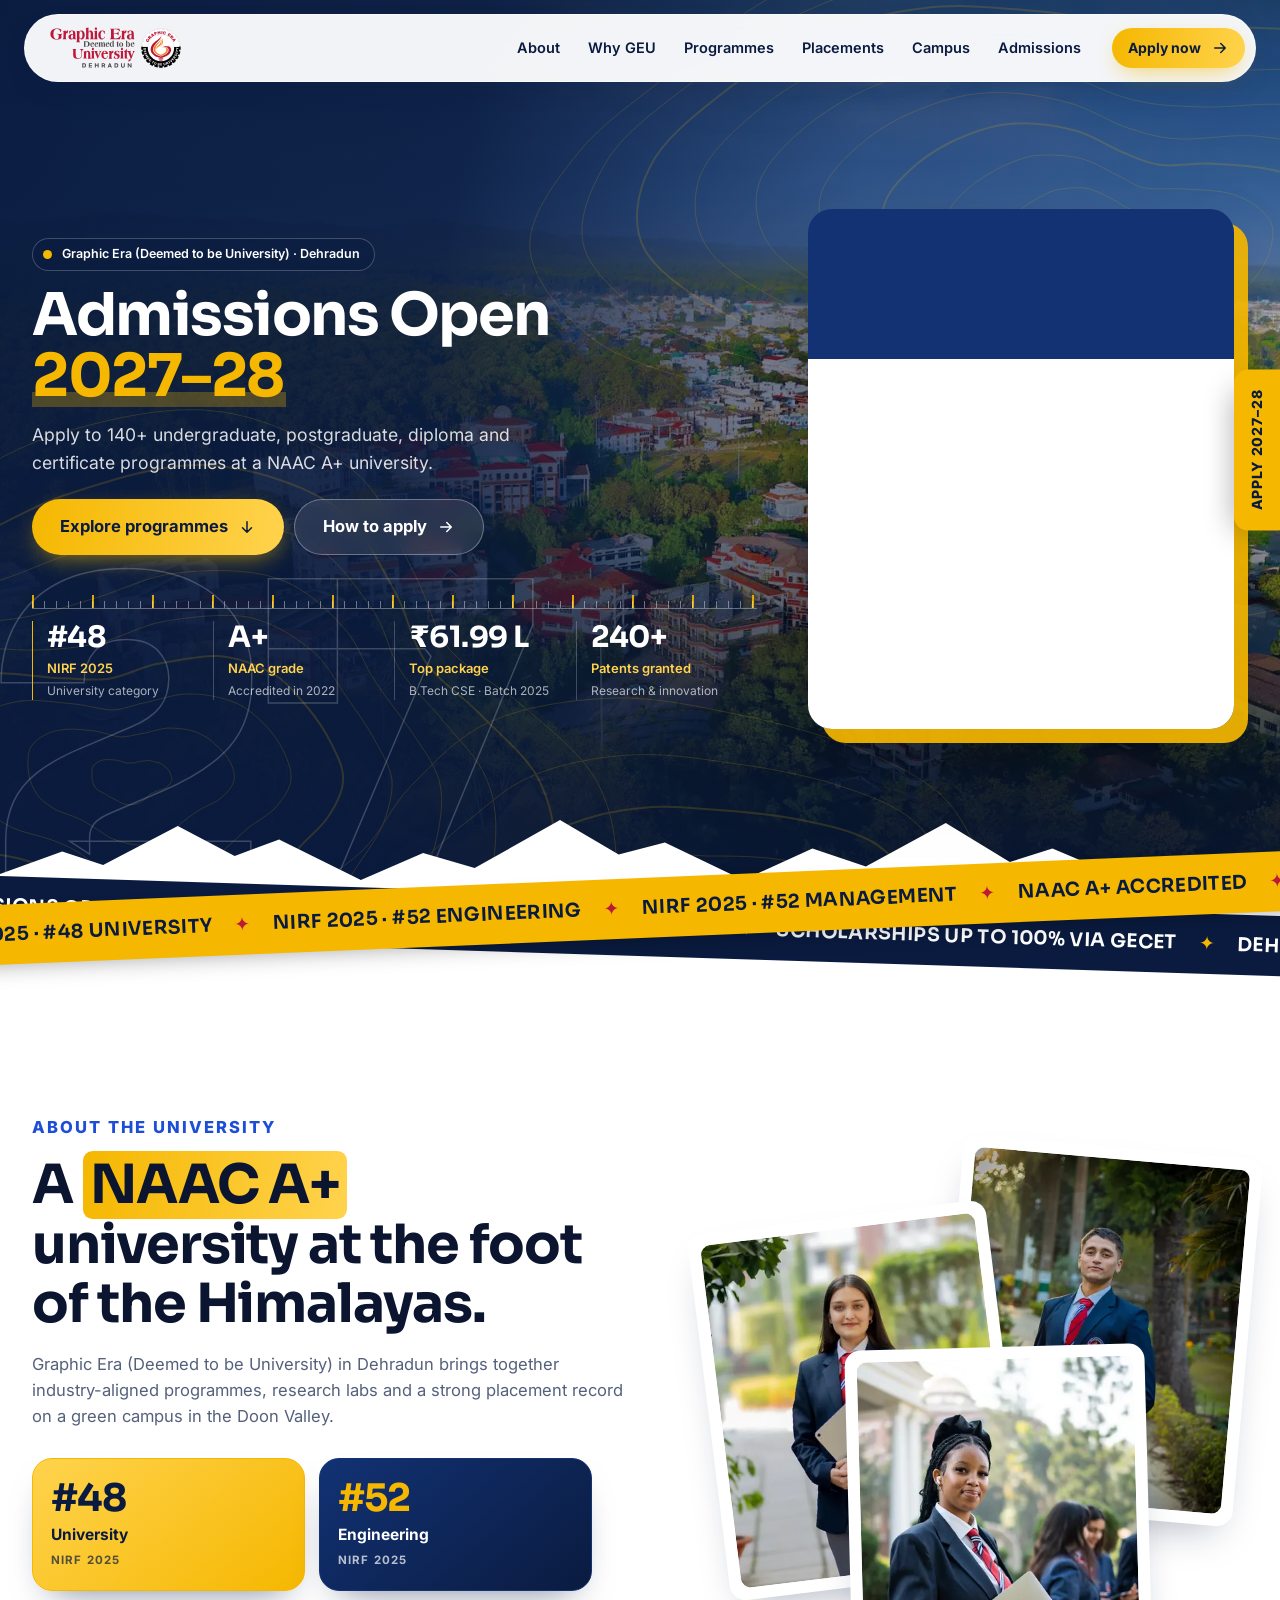
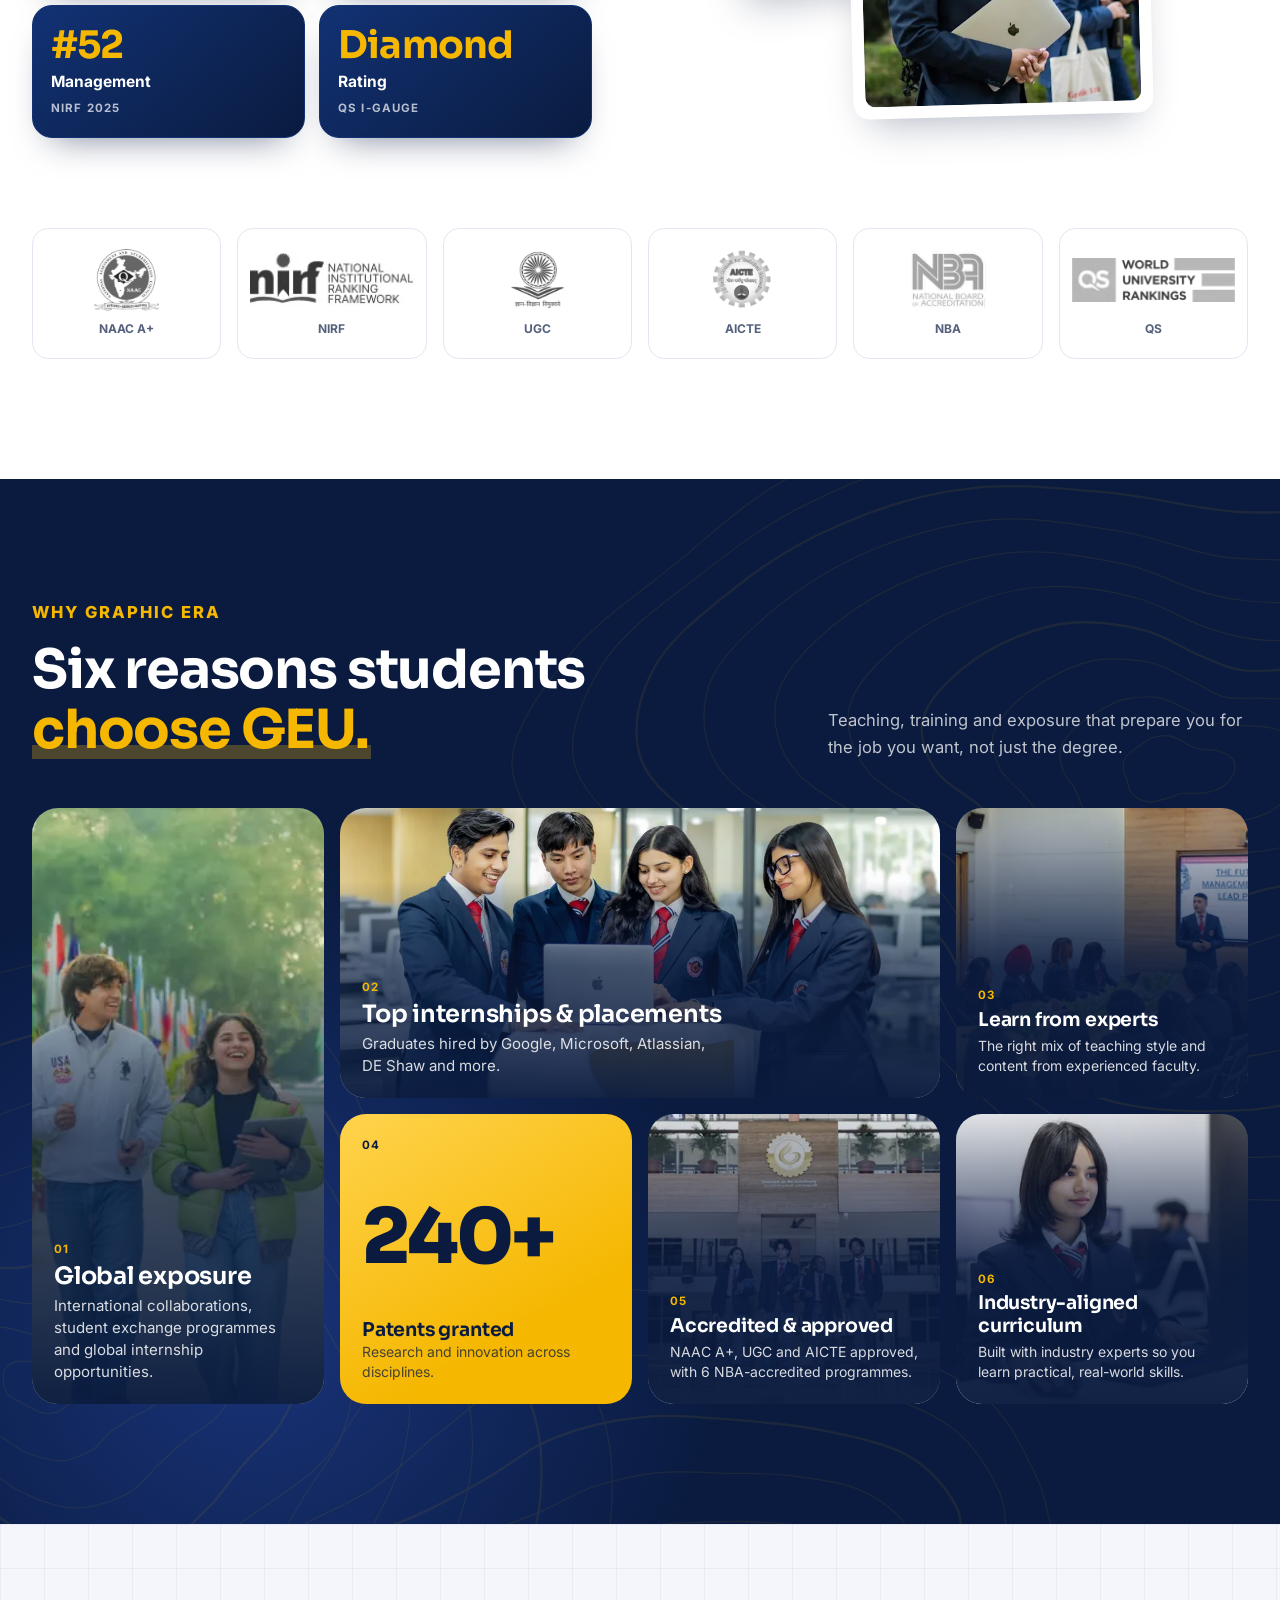
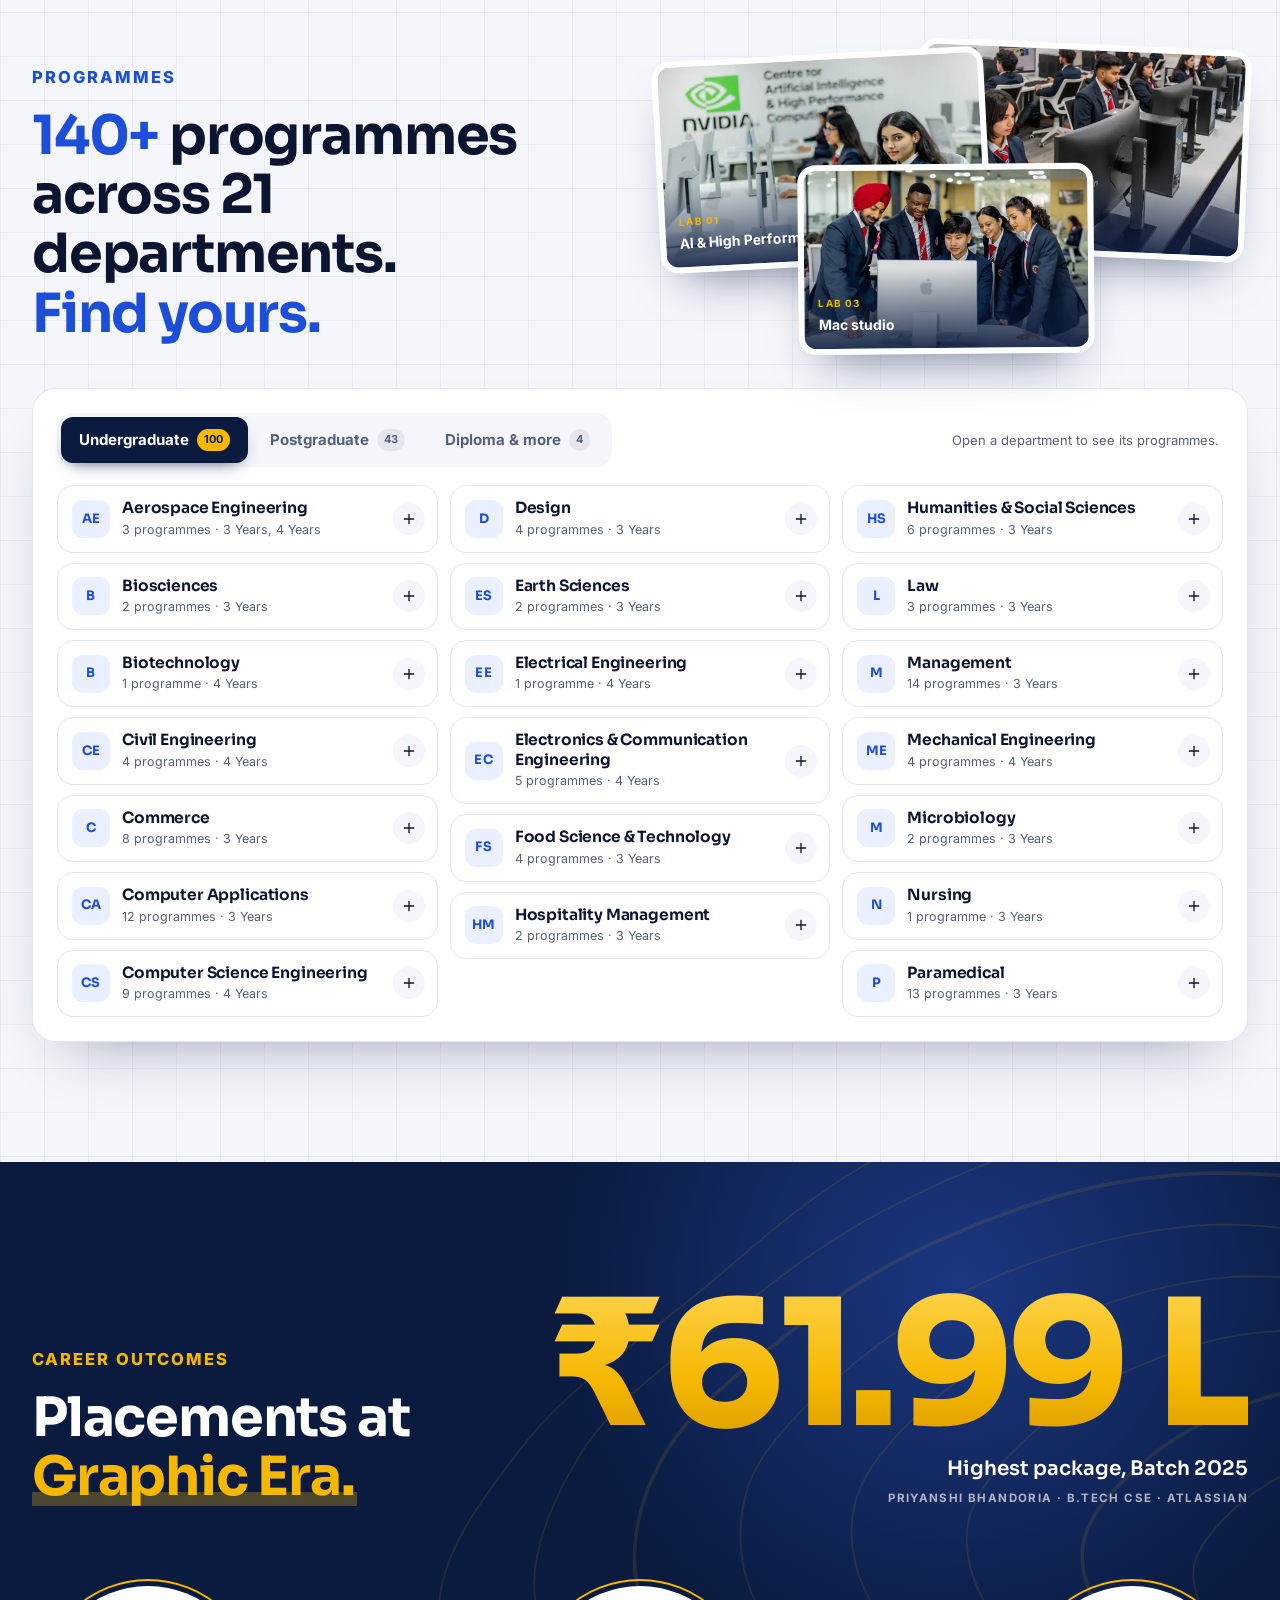
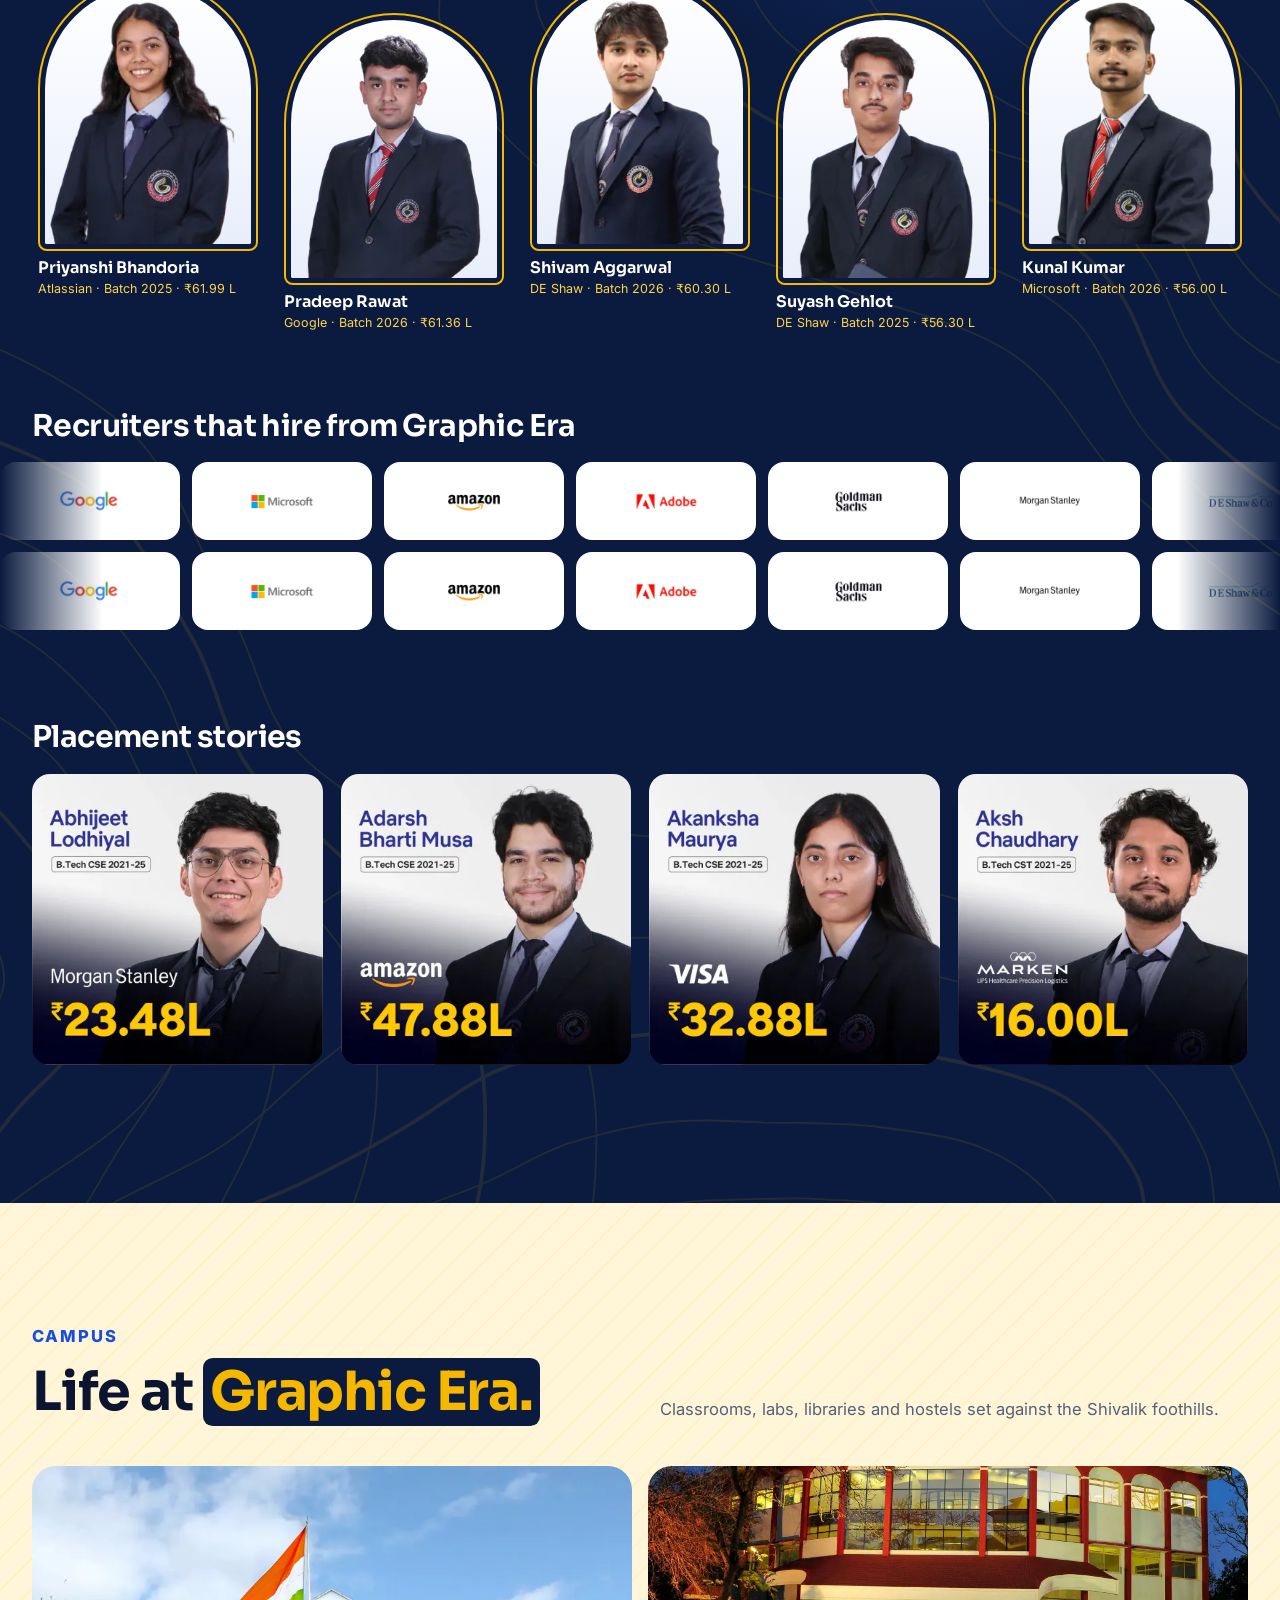
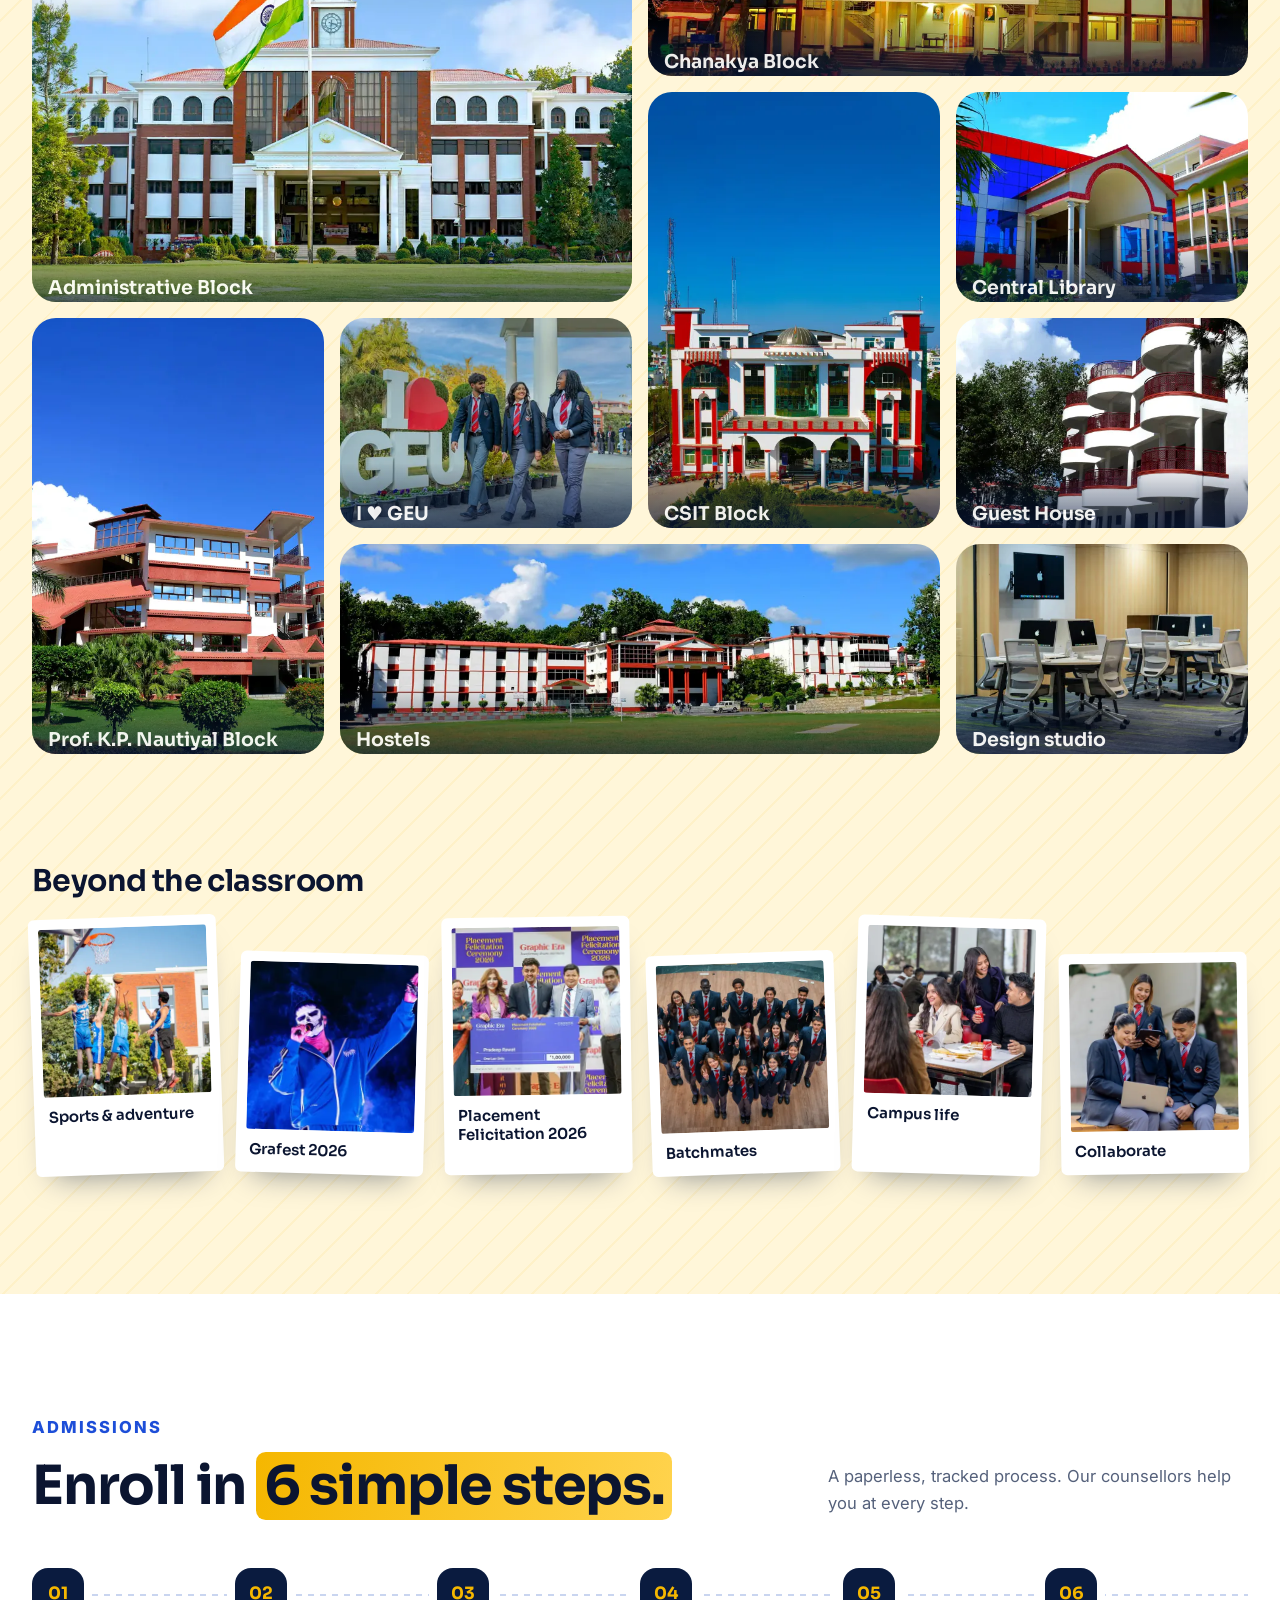
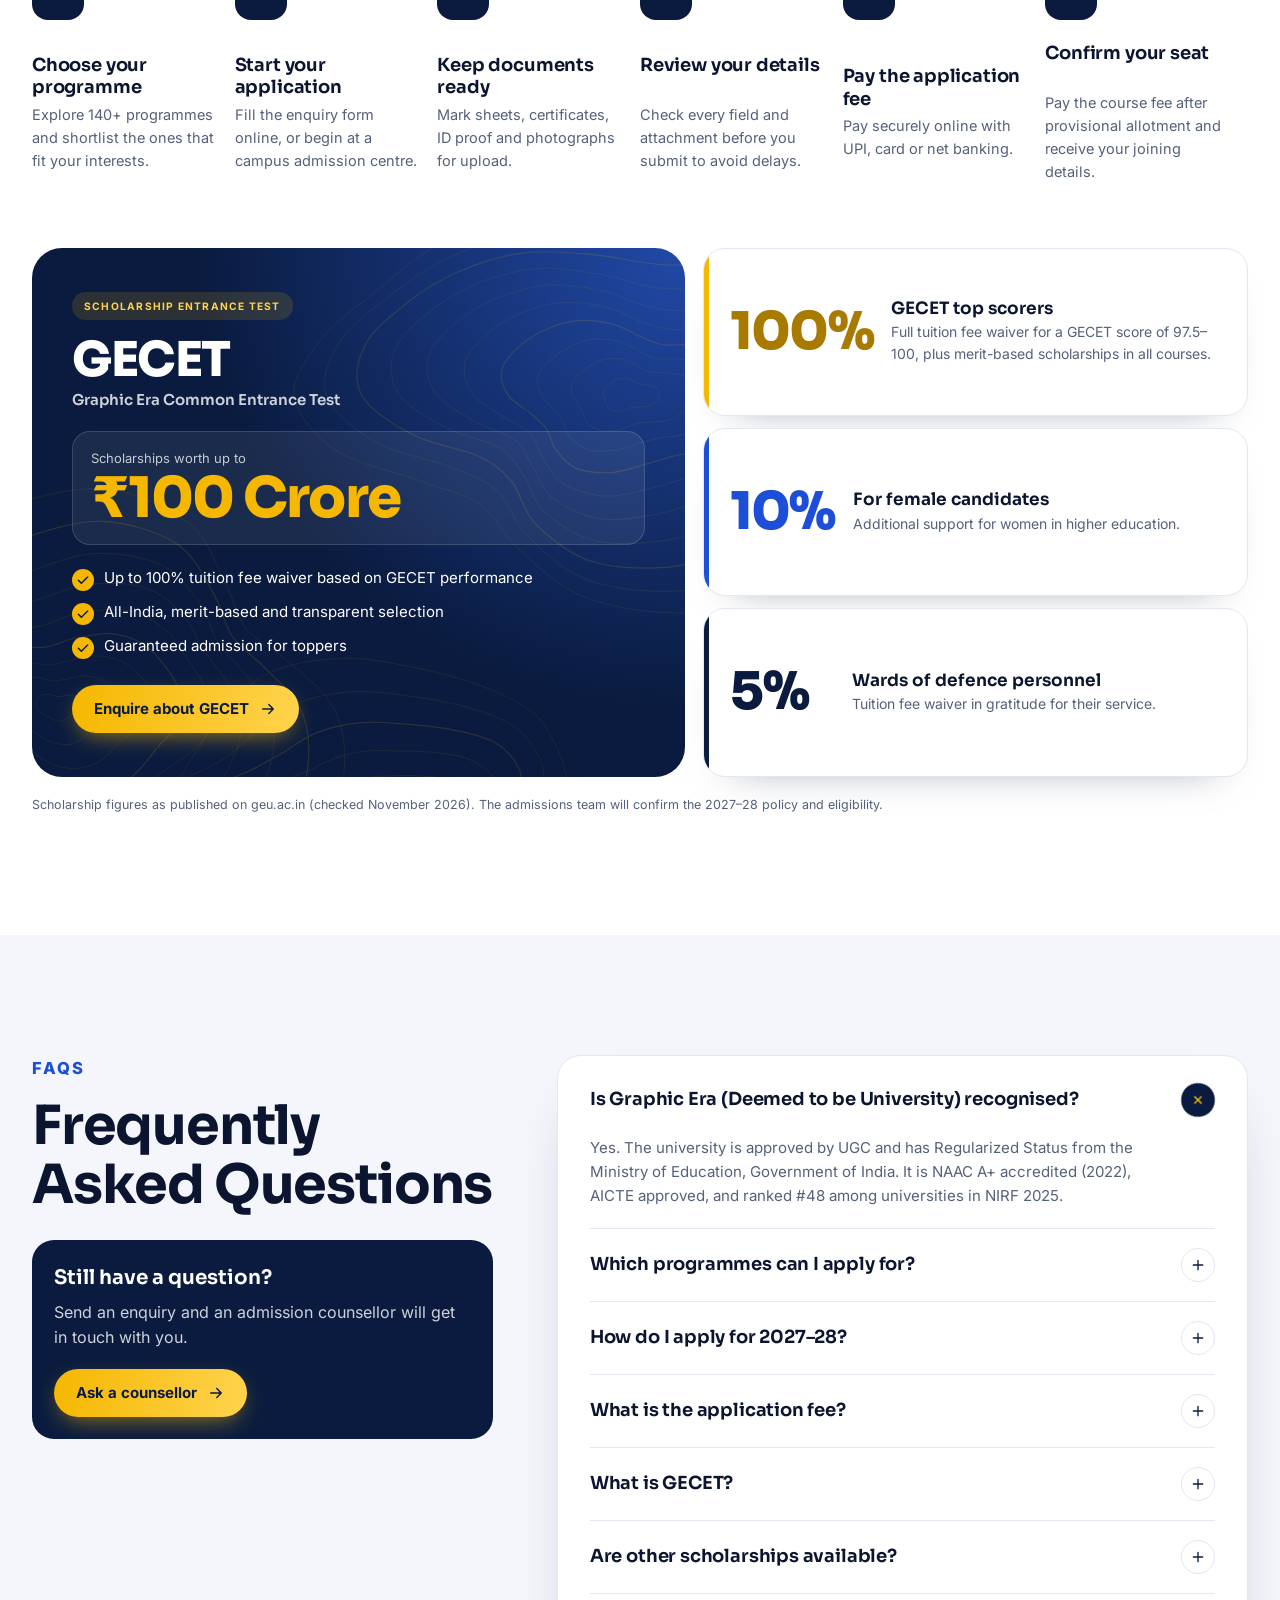
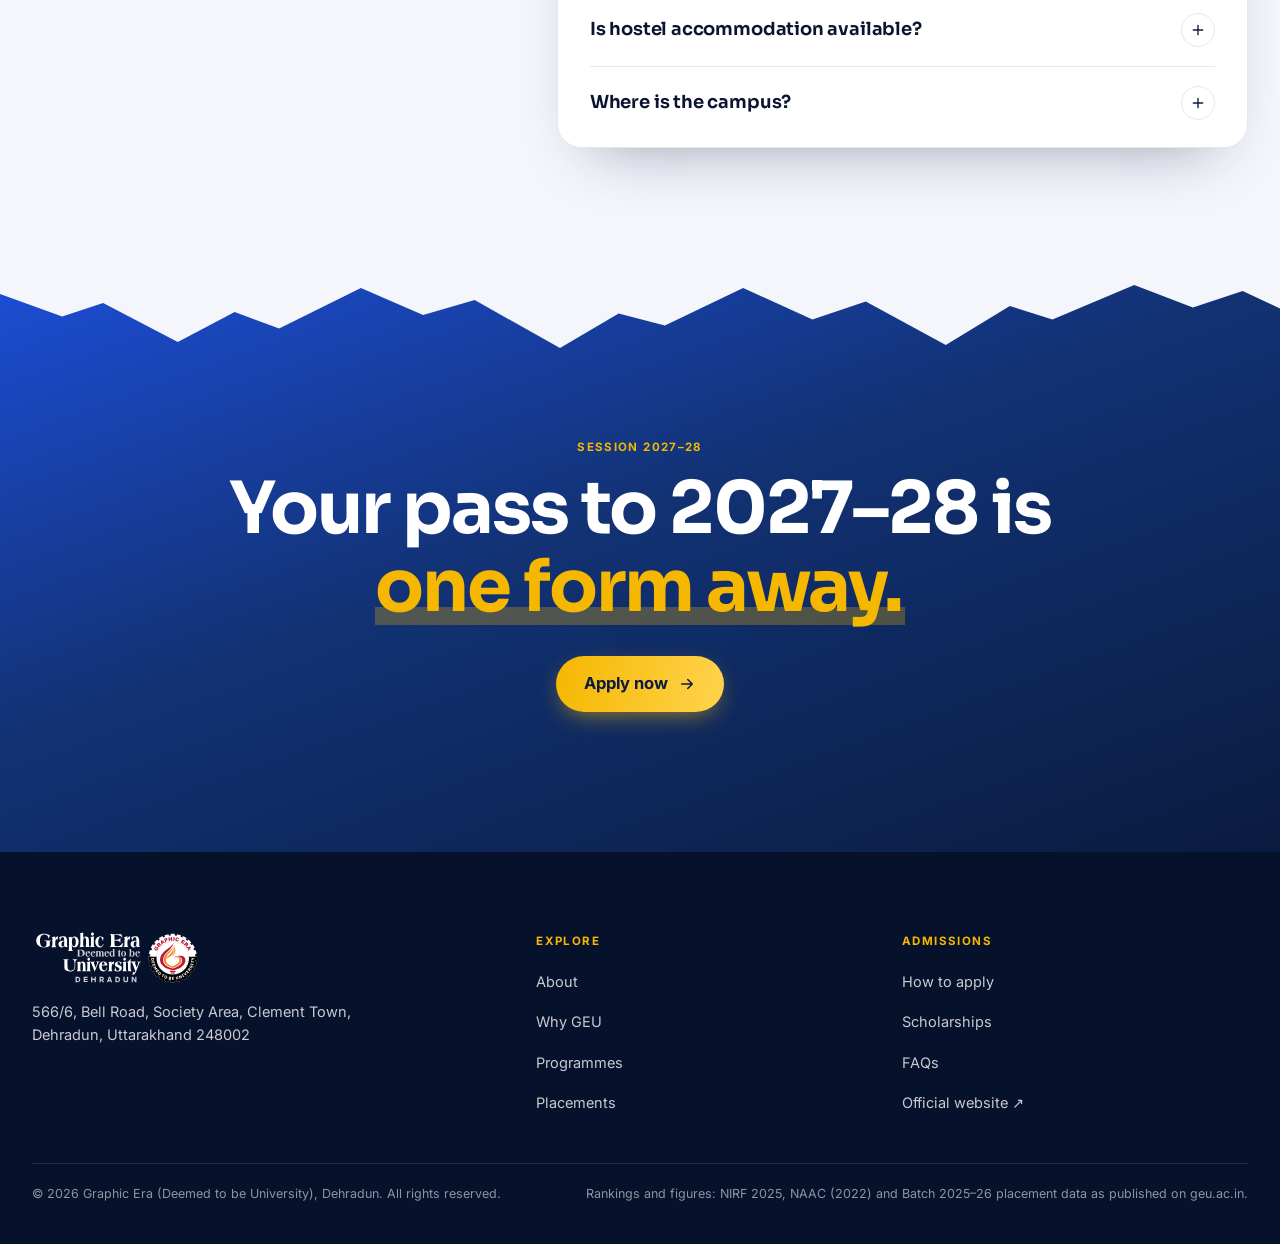
==== commit 65a3dd46: "hg" ====
--- a/index.html
+++ b/index.html
@@ -13,9 +13,8 @@
   <link rel="icon" href="assets/brand/favicon.svg" type="image/svg+xml">
   <link rel="preload" href="assets/fonts/sora.woff2" as="font" type="font/woff2" crossorigin>
   <link rel="preload" href="assets/fonts/inter.woff2" as="font" type="font/woff2" crossorigin>
-  <link rel="preload" as="image" imagesrcset="assets/img/hero/campus-aerial-dehradun-640.webp 640w, assets/img/hero/campus-aerial-dehradun-1024.webp 1024w, assets/img/hero/campus-aerial-dehradun-1600.webp 1600w, assets/img/hero/campus-aerial-dehradun-1920.webp 1920w" imagesizes="100vw" media="(min-width: 861px)" fetchpriority="high">
-  <link rel="preload" as="image" imagesrcset="assets/img/hero/students-on-campus-640.webp 640w, assets/img/hero/students-on-campus-1024.webp 1024w, assets/img/hero/students-on-campus-1600.webp 1600w, assets/img/hero/students-on-campus-1627.webp 1627w" imagesizes="100vw" media="(max-width: 860px)" fetchpriority="high">
-  <link rel="stylesheet" href="assets/css/style.css?v=4">
+  <link rel="preload" as="image" imagesrcset="assets/img/hero/campus-aerial-dehradun-640.webp 640w, assets/img/hero/campus-aerial-dehradun-1024.webp 1024w, assets/img/hero/campus-aerial-dehradun-1600.webp 1600w, assets/img/hero/campus-aerial-dehradun-1920.webp 1920w" imagesizes="100vw" fetchpriority="high">
+  <link rel="stylesheet" href="assets/css/style.css?v=5">
   <script type="application/ld+json">{"@context":"https://schema.org","@type":"CollegeOrUniversity","name":"Graphic Era (Deemed to be University)","url":"https://geu.ac.in","address":{"@type":"PostalAddress","streetAddress":"566/6, Bell Road, Society Area, Clement Town","addressLocality":"Dehradun","addressRegion":"Uttarakhand","postalCode":"248002","addressCountry":"IN"}}</script>
 </head>
 <body>
@@ -74,7 +73,6 @@
   <!-- =============================================================== HERO -->
   <section class="hero" id="top" aria-labelledby="hero-title">
     <picture class="hero__media">
-      <source media="(max-width: 860px)" srcset="assets/img/hero/students-on-campus-640.webp 640w, assets/img/hero/students-on-campus-1024.webp 1024w, assets/img/hero/students-on-campus-1600.webp 1600w, assets/img/hero/students-on-campus-1627.webp 1627w" sizes="100vw">
       <img src="assets/img/hero/campus-aerial-dehradun-1024.webp" srcset="assets/img/hero/campus-aerial-dehradun-640.webp 640w, assets/img/hero/campus-aerial-dehradun-1024.webp 1024w, assets/img/hero/campus-aerial-dehradun-1600.webp 1600w, assets/img/hero/campus-aerial-dehradun-1920.webp 1920w" sizes="100vw" width="1920" height="1080" alt="Aerial view of the Graphic Era campus in Dehradun with the Shivalik foothills behind" fetchpriority="high" decoding="async">
     </picture>
     <div class="hero__veil" aria-hidden="true"></div>
@@ -150,7 +148,7 @@
           <li class="rank"><b>Diamond</b><span>Rating</span><small>QS I-Gauge</small></li>
         </ul>
       </div>
-      <div class="fan" data-reveal><figure class="fan__card fan__card--1"><img src="assets/img/about/learning-together-900.webp" srcset="assets/img/about/learning-together-480.webp 480w, assets/img/about/learning-together-900.webp 900w" sizes="(max-width: 860px) 70vw, 300px" width="900" height="900" alt="Students studying together on the campus lawn" loading="lazy" decoding="async"></figure><figure class="fan__card fan__card--2"><img src="assets/img/about/student-community-447.webp" width="447" height="380" alt="Students talking on campus" loading="lazy" decoding="async"></figure><figure class="fan__card fan__card--3"><img src="assets/img/about/future-ready-565.webp" srcset="assets/img/about/future-ready-480.webp 480w, assets/img/about/future-ready-565.webp 565w" sizes="(max-width: 860px) 70vw, 300px" width="565" height="781" alt="Graphic Era student in the university blazer" loading="lazy" decoding="async"></figure></div>
+      <div class="fan" data-reveal><figure class="fan__card fan__card--1"><img src="assets/img/about/student-garden-720.webp" srcset="assets/img/about/student-garden-400.webp 400w, assets/img/about/student-garden-720.webp 720w" sizes="(max-width: 860px) 70vw, 300px" width="720" height="900" alt="Graphic Era student holding a laptop in the campus garden" loading="lazy" decoding="async"></figure><figure class="fan__card fan__card--2"><img src="assets/img/about/student-pathway-720.webp" srcset="assets/img/about/student-pathway-400.webp 400w, assets/img/about/student-pathway-720.webp 720w" sizes="(max-width: 860px) 70vw, 300px" width="720" height="900" alt="Graphic Era student in the university blazer on a campus pathway" loading="lazy" decoding="async"></figure><figure class="fan__card fan__card--3"><img src="assets/img/about/student-portrait-720.webp" srcset="assets/img/about/student-portrait-400.webp 400w, assets/img/about/student-portrait-720.webp 720w" sizes="(max-width: 860px) 70vw, 300px" width="720" height="900" alt="Smiling Graphic Era student with a laptop outside an academic block" loading="lazy" decoding="async"></figure></div>
     </div>
     <div class="wrap">
       <ul class="accr" aria-label="Accreditations and approvals"><li class="accr__item"><img src="assets/img/accreditations/naac-a-320.webp" srcset="assets/img/accreditations/naac-a-160.webp 160w, assets/img/accreditations/naac-a-320.webp 320w" sizes="120px" width="320" height="305" alt="NAAC A+ logo" loading="lazy" decoding="async"><span>NAAC A+</span></li><li class="accr__item"><img src="assets/img/accreditations/nirf-320.webp" srcset="assets/img/accreditations/nirf-160.webp 160w, assets/img/accreditations/nirf-320.webp 320w" sizes="120px" width="320" height="104" alt="NIRF logo" loading="lazy" decoding="async"><span>NIRF</span></li><li class="accr__item"><img src="assets/img/accreditations/ugc-320.webp" srcset="assets/img/accreditations/ugc-160.webp 160w, assets/img/accreditations/ugc-320.webp 320w" sizes="120px" width="320" height="309" alt="UGC logo" loading="lazy" decoding="async"><span>UGC</span></li><li class="accr__item"><img src="assets/img/accreditations/aicte-320.webp" srcset="assets/img/accreditations/aicte-160.webp 160w, assets/img/accreditations/aicte-320.webp 320w" sizes="120px" width="320" height="309" alt="AICTE logo" loading="lazy" decoding="async"><span>AICTE</span></li><li class="accr__item"><img src="assets/img/accreditations/nba-320.webp" srcset="assets/img/accreditations/nba-160.webp 160w, assets/img/accreditations/nba-320.webp 320w" sizes="120px" width="320" height="253" alt="NBA logo" loading="lazy" decoding="async"><span>NBA</span></li><li class="accr__item"><img src="assets/img/accreditations/qs-320.webp" srcset="assets/img/accreditations/qs-160.webp 160w, assets/img/accreditations/qs-320.webp 320w" sizes="120px" width="320" height="86" alt="QS logo" loading="lazy" decoding="async"><span>QS</span></li></ul>
@@ -169,12 +167,12 @@
         <p class="lede">Teaching, training and exposure that prepare you for the job you want, not just the degree.</p>
       </div>
       <ul class="bento">
-        <li class="bx bx--a" data-reveal><img src="assets/img/why/global-exposure-960.webp" srcset="assets/img/why/global-exposure-480.webp 480w, assets/img/why/global-exposure-960.webp 960w" sizes="(max-width: 860px) 92vw, 300px" width="960" height="960" alt="Students walking together past international flags on campus" loading="lazy" decoding="async"><div class="bx__body"><span class="bx__n mono">01</span><h3>Global exposure</h3><p>International collaborations, student exchange programmes and global internship opportunities.</p></div></li>
-        <li class="bx bx--b" data-reveal><img src="assets/img/why/placement-training-960.webp" srcset="assets/img/why/placement-training-480.webp 480w, assets/img/why/placement-training-960.webp 960w" sizes="(max-width: 860px) 92vw, 620px" width="960" height="960" alt="Students in blazers working on laptops in a training lab" loading="lazy" decoding="async"><div class="bx__body"><span class="bx__n mono">02</span><h3>Top internships &amp; placements</h3><p>Graduates hired by Google, Microsoft, Atlassian, DE Shaw and more.</p></div></li>
-        <li class="bx bx--c" data-reveal><img src="assets/img/why/expert-faculty-500.webp" srcset="assets/img/why/expert-faculty-360.webp 360w, assets/img/why/expert-faculty-500.webp 500w" sizes="(max-width: 860px) 46vw, 300px" width="500" height="500" alt="A faculty member explaining a concept to students" loading="lazy" decoding="async"><div class="bx__body"><span class="bx__n mono">03</span><h3>Learn from experts</h3><p>The right mix of teaching style and content from experienced faculty.</p></div></li>
+        <li class="bx bx--a" data-reveal><img src="assets/img/why/global-exposure-flags-960.webp" srcset="assets/img/why/global-exposure-flags-480.webp 480w, assets/img/why/global-exposure-flags-960.webp 960w" sizes="(max-width: 860px) 92vw, 300px" width="960" height="840" alt="Students walking together past international flags on campus" loading="lazy" decoding="async"><div class="bx__body"><span class="bx__n mono">01</span><h3>Global exposure</h3><p>International collaborations, student exchange programmes and global internship opportunities.</p></div></li>
+        <li class="bx bx--b" data-reveal><img src="assets/img/why/placement-training-lab-960.webp" srcset="assets/img/why/placement-training-lab-480.webp 480w, assets/img/why/placement-training-lab-960.webp 960w" sizes="(max-width: 860px) 92vw, 620px" width="960" height="624" alt="Students in blazers working together on a laptop in a lab" loading="lazy" decoding="async"><div class="bx__body"><span class="bx__n mono">02</span><h3>Top internships &amp; placements</h3><p>Graduates hired by Google, Microsoft, Atlassian, DE Shaw and more.</p></div></li>
+        <li class="bx bx--c" data-reveal><img src="assets/img/why/expert-session-800.webp" srcset="assets/img/why/expert-session-480.webp 480w, assets/img/why/expert-session-800.webp 800w" sizes="(max-width: 860px) 46vw, 300px" width="800" height="461" alt="Students attending an expert session in a seminar hall" loading="lazy" decoding="async"><div class="bx__body"><span class="bx__n mono">03</span><h3>Learn from experts</h3><p>The right mix of teaching style and content from experienced faculty.</p></div></li>
         <li class="bx bx--d bx--stat" data-reveal><div class="bx__body"><span class="bx__n mono">04</span><b class="bx__big">240+</b><div><h3>Patents granted</h3><p>Research and innovation across disciplines.</p></div></div></li>
-        <li class="bx bx--e" data-reveal><img src="assets/img/why/accredited-campus-500.webp" srcset="assets/img/why/accredited-campus-360.webp 360w, assets/img/why/accredited-campus-500.webp 500w" sizes="(max-width: 860px) 46vw, 300px" width="500" height="500" alt="Academic block on the Graphic Era campus" loading="lazy" decoding="async"><div class="bx__body"><span class="bx__n mono">05</span><h3>Accredited &amp; approved</h3><p>NAAC A+, UGC and AICTE approved, with 6 NBA-accredited programmes.</p></div></li>
-        <li class="bx bx--f" data-reveal><img src="assets/img/why/industry-curriculum-500.webp" srcset="assets/img/why/industry-curriculum-360.webp 360w, assets/img/why/industry-curriculum-500.webp 500w" sizes="(max-width: 860px) 46vw, 300px" width="500" height="500" alt="Student smiling in front of a whiteboard" loading="lazy" decoding="async"><div class="bx__body"><span class="bx__n mono">06</span><h3>Industry-aligned curriculum</h3><p>Built with industry experts so you learn practical, real-world skills.</p></div></li>
+        <li class="bx bx--e" data-reveal><img src="assets/img/why/academic-block-students-800.webp" srcset="assets/img/why/academic-block-students-480.webp 480w, assets/img/why/academic-block-students-800.webp 800w" sizes="(max-width: 860px) 46vw, 300px" width="800" height="534" alt="Students walking out of an academic block on the Graphic Era campus" loading="lazy" decoding="async"><div class="bx__body"><span class="bx__n mono">05</span><h3>Accredited &amp; approved</h3><p>NAAC A+, UGC and AICTE approved, with 6 NBA-accredited programmes.</p></div></li>
+        <li class="bx bx--f" data-reveal><img src="assets/img/why/workstation-lab-800.webp" srcset="assets/img/why/workstation-lab-480.webp 480w, assets/img/why/workstation-lab-800.webp 800w" sizes="(max-width: 860px) 46vw, 300px" width="800" height="534" alt="Student working at a high-performance workstation" loading="lazy" decoding="async"><div class="bx__body"><span class="bx__n mono">06</span><h3>Industry-aligned curriculum</h3><p>Built with industry experts so you learn practical, real-world skills.</p></div></li>
       </ul>
     </div>
   </section>
@@ -187,7 +185,7 @@
           <p class="eyebrow">Programmes</p>
           <h2 class="h2" id="acad-title"><span class="count">140+</span> programmes across 21 departments. <span class="mark mark--blue">Find yours.</span></h2>
         </div>
-        <div class="labs" data-reveal><figure class="lab lab--1"><img src="assets/img/academics/ai-high-performance-computing-lab-900.webp" srcset="assets/img/academics/ai-high-performance-computing-lab-480.webp 480w, assets/img/academics/ai-high-performance-computing-lab-900.webp 900w" sizes="(max-width: 860px) 80vw, 360px" width="900" height="900" alt="Students in the AI and High Performance Computing lab" loading="lazy" decoding="async"><figcaption><span class="mono">Lab 01</span>AI &amp; High Performance Computing lab</figcaption></figure><figure class="lab lab--2"><img src="assets/img/academics/computing-centre-900.webp" srcset="assets/img/academics/computing-centre-480.webp 480w, assets/img/academics/computing-centre-900.webp 900w" sizes="(max-width: 860px) 80vw, 360px" width="900" height="501" alt="Large computer lab with students at workstations" loading="lazy" decoding="async"><figcaption><span class="mono">Lab 02</span>Computing centre</figcaption></figure><figure class="lab lab--3"><img src="assets/img/academics/mac-studio-900.webp" srcset="assets/img/academics/mac-studio-480.webp 480w, assets/img/academics/mac-studio-900.webp 900w" sizes="(max-width: 860px) 80vw, 360px" width="900" height="900" alt="Mac design studio" loading="lazy" decoding="async"><figcaption><span class="mono">Lab 03</span>Mac studio</figcaption></figure></div>
+        <div class="labs" data-reveal><figure class="lab lab--1"><img src="assets/img/academics/nvidia-ai-hpc-centre-900.webp" srcset="assets/img/academics/nvidia-ai-hpc-centre-480.webp 480w, assets/img/academics/nvidia-ai-hpc-centre-900.webp 900w" sizes="(max-width: 860px) 80vw, 360px" width="900" height="562" alt="Students in the NVIDIA Centre for Artificial Intelligence and High Performance Computing" loading="lazy" decoding="async"><figcaption><span class="mono">Lab 01</span>AI &amp; High Performance Computing lab</figcaption></figure><figure class="lab lab--2"><img src="assets/img/academics/computer-lab-900.webp" srcset="assets/img/academics/computer-lab-480.webp 480w, assets/img/academics/computer-lab-900.webp 900w" sizes="(max-width: 860px) 80vw, 360px" width="900" height="563" alt="Computer lab with students at workstations" loading="lazy" decoding="async"><figcaption><span class="mono">Lab 02</span>Computing centre</figcaption></figure><figure class="lab lab--3"><img src="assets/img/academics/imac-lab-900.webp" srcset="assets/img/academics/imac-lab-480.webp 480w, assets/img/academics/imac-lab-900.webp 900w" sizes="(max-width: 860px) 80vw, 360px" width="900" height="562" alt="Students working together at an iMac" loading="lazy" decoding="async"><figcaption><span class="mono">Lab 03</span>Mac studio</figcaption></figure></div>
       </div>
       <div class="xp"><div class="xp__top"><div class="xp__levels" role="radiogroup" aria-label="Programme level"><input class="xp__radio" type="radio" name="xp-level" id="lv-ug" checked><label class="xp__lv" for="lv-ug"><span class="xp__lvl">Undergraduate</span><span class="xp__lvs">UG</span><b>100</b></label><input class="xp__radio" type="radio" name="xp-level" id="lv-pg"><label class="xp__lv" for="lv-pg"><span class="xp__lvl">Postgraduate</span><span class="xp__lvs">PG</span><b>43</b></label><input class="xp__radio" type="radio" name="xp-level" id="lv-dip"><label class="xp__lv" for="lv-dip"><span class="xp__lvl">Diploma & more</span><span class="xp__lvs">Diploma+</span><b>4</b></label></div><p class="xp__hint">Open a department to see its programmes.</p></div><div class="xp__panel xp__panel--ug" role="region" aria-label="Undergraduate programmes"><div class="depts"><details class="dept"><summary><span class="dept__ico" aria-hidden="true">AE</span><span class="dept__txt"><span class="dept__name">Aerospace Engineering</span><span class="dept__meta">3 programmes · 3 Years, 4 Years</span></span><span class="dept__chev" aria-hidden="true"><svg><use href="#i-plus"/></svg></span></summary><ul class="dept__list"><li><a href="#apply"><span class="c__t">B.Sc Aeronautics</span><span class="c__y">3 Years</span><svg class="c__go" aria-hidden="true"><use href="#i-arrow"/></svg></a></li><li><a href="#apply"><span class="c__t">B.Tech Aerospace Engineering</span><span class="c__y">4 Years</span><svg class="c__go" aria-hidden="true"><use href="#i-arrow"/></svg></a></li><li><a href="#apply"><span class="c__t">B.Tech Aerospace Engineering with specialization in Space Technology</span><span class="c__y">4 Years</span><svg class="c__go" aria-hidden="true"><use href="#i-arrow"/></svg></a></li></ul></details><details class="dept"><summary><span class="dept__ico" aria-hidden="true">B</span><span class="dept__txt"><span class="dept__name">Biosciences</span><span class="dept__meta">2 programmes · 3 Years</span></span><span class="dept__chev" aria-hidden="true"><svg><use href="#i-plus"/></svg></span></summary><ul class="dept__list"><li><a href="#apply"><span class="c__t">B.Sc (Hons.) Biotechnology</span><span class="c__y">3 Years</span><svg class="c__go" aria-hidden="true"><use href="#i-arrow"/></svg></a></li><li><a href="#apply"><span class="c__t">B.Sc (Hons.) Forensic Science</span><span class="c__y">3 Years</span><svg class="c__go" aria-hidden="true"><use href="#i-arrow"/></svg></a></li></ul></details><details class="dept"><summary><span class="dept__ico" aria-hidden="true">B</span><span class="dept__txt"><span class="dept__name">Biotechnology</span><span class="dept__meta">1 programme · 4 Years</span></span><span class="dept__chev" aria-hidden="true"><svg><use href="#i-plus"/></svg></span></summary><ul class="dept__list"><li><a href="#apply"><span class="c__t">B.Tech Biotechnology</span><span class="c__y">4 Years</span><svg class="c__go" aria-hidden="true"><use href="#i-arrow"/></svg></a></li></ul></details><details class="dept"><summary><span class="dept__ico" aria-hidden="true">CE</span><span class="dept__txt"><span class="dept__name">Civil Engineering</span><span class="dept__meta">4 programmes · 4 Years</span></span><span class="dept__chev" aria-hidden="true"><svg><use href="#i-plus"/></svg></span></summary><ul class="dept__list"><li><a href="#apply"><span class="c__t">B.Tech Civil Engineering</span><span class="c__y">4 Years</span><svg class="c__go" aria-hidden="true"><use href="#i-arrow"/></svg></a></li><li><a href="#apply"><span class="c__t">B.Tech Civil Engineering (Working Professionals)</span><span class="c__y">4 Years</span><svg class="c__go" aria-hidden="true"><use href="#i-arrow"/></svg></a></li><li><a href="#apply"><span class="c__t">B.Tech Civil Engineering with specialization in Construction Management</span><span class="c__y">4 Years</span><svg class="c__go" aria-hidden="true"><use href="#i-arrow"/></svg></a></li><li><a href="#apply"><span class="c__t">B.Tech Civil Engineering with specialization in GIS &amp; Remote Sensing</span><span class="c__y">4 Years</span><svg class="c__go" aria-hidden="true"><use href="#i-arrow"/></svg></a></li></ul></details><details class="dept"><summary><span class="dept__ico" aria-hidden="true">C</span><span class="dept__txt"><span class="dept__name">Commerce</span><span class="dept__meta">8 programmes · 3 Years</span></span><span class="dept__chev" aria-hidden="true"><svg><use href="#i-plus"/></svg></span></summary><ul class="dept__list"><li><a href="#apply"><span class="c__t">B.Com (Hons.)</span><span class="c__y">3 Years</span><svg class="c__go" aria-hidden="true"><use href="#i-arrow"/></svg></a></li><li><a href="#apply"><span class="c__t">B.Com (Hons.) Accounting, Auditing &amp; Taxation</span><span class="c__y">3 Years</span><svg class="c__go" aria-hidden="true"><use href="#i-arrow"/></svg></a></li><li><a href="#apply"><span class="c__t">B.Com (Hons.) Banking &amp; Finance</span><span class="c__y">3 Years</span><svg class="c__go" aria-hidden="true"><use href="#i-arrow"/></svg></a></li><li><a href="#apply"><span class="c__t">B.Com (Hons.) Corporate Accounting and Financial Analysis with CMA, US</span><span class="c__y">3 Years</span><svg class="c__go" aria-hidden="true"><use href="#i-arrow"/></svg></a></li><li><a href="#apply"><span class="c__t">B.Com (Hons.) Integrated with US CPA in Corporate Finance</span><span class="c__y">3 Years</span><svg class="c__go" aria-hidden="true"><use href="#i-arrow"/></svg></a></li><li><a href="#apply"><span class="c__t">B.Com (Hons.) International Finance and Accounting with ACCA, UK</span><span class="c__y">3 Years</span><svg class="c__go" aria-hidden="true"><use href="#i-arrow"/></svg></a></li><li><a href="#apply"><span class="c__t">B.Com (Hons.) with research</span><span class="c__y">3 Years</span><svg class="c__go" aria-hidden="true"><use href="#i-arrow"/></svg></a></li><li><a href="#apply"><span class="c__t">B.Voc BFSI</span><span class="c__y">3 Years</span><svg class="c__go" aria-hidden="true"><use href="#i-arrow"/></svg></a></li></ul></details><details class="dept"><summary><span class="dept__ico" aria-hidden="true">CA</span><span class="dept__txt"><span class="dept__name">Computer Applications</span><span class="dept__meta">12 programmes · 3 Years</span></span><span class="dept__chev" aria-hidden="true"><svg><use href="#i-plus"/></svg></span></summary><ul class="dept__list"><li><a href="#apply"><span class="c__t">B.Sc</span><span class="c__y">3 Years</span><svg class="c__go" aria-hidden="true"><use href="#i-arrow"/></svg></a></li><li><a href="#apply"><span class="c__t">B.Sc (Hons.) Computer Science</span><span class="c__y">3 Years</span><svg class="c__go" aria-hidden="true"><use href="#i-arrow"/></svg></a></li><li><a href="#apply"><span class="c__t">B.Sc Computer Science</span><span class="c__y">3 Years</span><svg class="c__go" aria-hidden="true"><use href="#i-arrow"/></svg></a></li><li><a href="#apply"><span class="c__t">B.Sc IT</span><span class="c__y">3 Years</span><svg class="c__go" aria-hidden="true"><use href="#i-arrow"/></svg></a></li><li><a href="#apply"><span class="c__t">B.Sc IT Industry Integrated</span><span class="c__y">3 Years</span><svg class="c__go" aria-hidden="true"><use href="#i-arrow"/></svg></a></li><li><a href="#apply"><span class="c__t">B.Sc. (Hons.) IT</span><span class="c__y">3 Years</span><svg class="c__go" aria-hidden="true"><use href="#i-arrow"/></svg></a></li><li><a href="#apply"><span class="c__t">BCA</span><span class="c__y">3 Years</span><svg class="c__go" aria-hidden="true"><use href="#i-arrow"/></svg></a></li><li><a href="#apply"><span class="c__t">BCA (Hons.)</span><span class="c__y">3 Years</span><svg class="c__go" aria-hidden="true"><use href="#i-arrow"/></svg></a></li><li><a href="#apply"><span class="c__t">BCA (Hons.) AI &amp; DS</span><span class="c__y">3 Years</span><svg class="c__go" aria-hidden="true"><use href="#i-arrow"/></svg></a></li><li><a href="#apply"><span class="c__t">BCA (Hons.) Cyber Security</span><span class="c__y">3 Years</span><svg class="c__go" aria-hidden="true"><use href="#i-arrow"/></svg></a></li><li><a href="#apply"><span class="c__t">BCA Cyber Security</span><span class="c__y">3 Years</span><svg class="c__go" aria-hidden="true"><use href="#i-arrow"/></svg></a></li><li><a href="#apply"><span class="c__t">BCA Industry Integrated</span><span class="c__y">3 Years</span><svg class="c__go" aria-hidden="true"><use href="#i-arrow"/></svg></a></li></ul></details><details class="dept"><summary><span class="dept__ico" aria-hidden="true">CS</span><span class="dept__txt"><span class="dept__name">Computer Science Engineering</span><span class="dept__meta">9 programmes · 4 Years</span></span><span class="dept__chev" aria-hidden="true"><svg><use href="#i-plus"/></svg></span></summary><ul class="dept__list"><li><a href="#apply"><span class="c__t">B.Tech CSE</span><span class="c__y">4 Years</span><svg class="c__go" aria-hidden="true"><use href="#i-arrow"/></svg></a></li><li><a href="#apply"><span class="c__t">B.Tech CSE (Hons.) with specialization in AI &amp; DS</span><span class="c__y">4 Years</span><svg class="c__go" aria-hidden="true"><use href="#i-arrow"/></svg></a></li><li><a href="#apply"><span class="c__t">B.Tech CSE (Hons.) with specialization in AI &amp; ML</span><span class="c__y">4 Years</span><svg class="c__go" aria-hidden="true"><use href="#i-arrow"/></svg></a></li><li><a href="#apply"><span class="c__t">B.Tech CSE (Hons.) with specialization in Cyber Security</span><span class="c__y">4 Years</span><svg class="c__go" aria-hidden="true"><use href="#i-arrow"/></svg></a></li><li><a href="#apply"><span class="c__t">B.Tech CSE (Hons.) with specialization in Generative AI</span><span class="c__y">4 Years</span><svg class="c__go" aria-hidden="true"><use href="#i-arrow"/></svg></a></li><li><a href="#apply"><span class="c__t">B.Tech CSE AI &amp; DS</span><span class="c__y">4 Years</span><svg class="c__go" aria-hidden="true"><use href="#i-arrow"/></svg></a></li><li><a href="#apply"><span class="c__t">B.Tech CSE AI &amp; ML</span><span class="c__y">4 Years</span><svg class="c__go" aria-hidden="true"><use href="#i-arrow"/></svg></a></li><li><a href="#apply"><span class="c__t">B.Tech CSE Cyber Security</span><span class="c__y">4 Years</span><svg class="c__go" aria-hidden="true"><use href="#i-arrow"/></svg></a></li><li><a href="#apply"><span class="c__t">B.Tech CSE Regional Language Quota</span><span class="c__y">4 Years</span><svg class="c__go" aria-hidden="true"><use href="#i-arrow"/></svg></a></li></ul></details><details class="dept"><summary><span class="dept__ico" aria-hidden="true">D</span><span class="dept__txt"><span class="dept__name">Design</span><span class="dept__meta">4 programmes · 3 Years</span></span><span class="dept__chev" aria-hidden="true"><svg><use href="#i-plus"/></svg></span></summary><ul class="dept__list"><li><a href="#apply"><span class="c__t">B.Des Animation &amp; Game Design</span><span class="c__y">3 Years</span><svg class="c__go" aria-hidden="true"><use href="#i-arrow"/></svg></a></li><li><a href="#apply"><span class="c__t">B.Des Graphic &amp; Visual Communication Design</span><span class="c__y">3 Years</span><svg class="c__go" aria-hidden="true"><use href="#i-arrow"/></svg></a></li><li><a href="#apply"><span class="c__t">B.Des Industrial Product Design</span><span class="c__y">3 Years</span><svg class="c__go" aria-hidden="true"><use href="#i-arrow"/></svg></a></li><li><a href="#apply"><span class="c__t">B.Des User Experience &amp; Interaction Design</span><span class="c__y">3 Years</span><svg class="c__go" aria-hidden="true"><use href="#i-arrow"/></svg></a></li></ul></details><details class="dept"><summary><span class="dept__ico" aria-hidden="true">ES</span><span class="dept__txt"><span class="dept__name">Earth Sciences</span><span class="dept__meta">2 programmes · 3 Years</span></span><span class="dept__chev" aria-hidden="true"><svg><use href="#i-plus"/></svg></span></summary><ul class="dept__list"><li><a href="#apply"><span class="c__t">B.Sc (Hons.) Geology</span><span class="c__y">3 Years</span><svg class="c__go" aria-hidden="true"><use href="#i-arrow"/></svg></a></li><li><a href="#apply"><span class="c__t">B.Sc Geology</span><span class="c__y">3 Years</span><svg class="c__go" aria-hidden="true"><use href="#i-arrow"/></svg></a></li></ul></details><details class="dept"><summary><span class="dept__ico" aria-hidden="true">EE</span><span class="dept__txt"><span class="dept__name">Electrical Engineering</span><span class="dept__meta">1 programme · 4 Years</span></span><span class="dept__chev" aria-hidden="true"><svg><use href="#i-plus"/></svg></span></summary><ul class="dept__list"><li><a href="#apply"><span class="c__t">B.Tech Electrical &amp; Computer Engineering</span><span class="c__y">4 Years</span><svg class="c__go" aria-hidden="true"><use href="#i-arrow"/></svg></a></li></ul></details><details class="dept"><summary><span class="dept__ico" aria-hidden="true">EC</span><span class="dept__txt"><span class="dept__name">Electronics &amp; Communication Engineering</span><span class="dept__meta">5 programmes · 4 Years</span></span><span class="dept__chev" aria-hidden="true"><svg><use href="#i-plus"/></svg></span></summary><ul class="dept__list"><li><a href="#apply"><span class="c__t">B.Tech ECE</span><span class="c__y">4 Years</span><svg class="c__go" aria-hidden="true"><use href="#i-arrow"/></svg></a></li><li><a href="#apply"><span class="c__t">B.Tech ECE (VLSI Design and Technology)</span><span class="c__y">4 Years</span><svg class="c__go" aria-hidden="true"><use href="#i-arrow"/></svg></a></li><li><a href="#apply"><span class="c__t">B.Tech ECE (Working Professionals)</span><span class="c__y">4 Years</span><svg class="c__go" aria-hidden="true"><use href="#i-arrow"/></svg></a></li><li><a href="#apply"><span class="c__t">B.Tech ECE with optional specialization in Embedded Sytems and Robotics (ESR)</span><span class="c__y">4 Years</span><svg class="c__go" aria-hidden="true"><use href="#i-arrow"/></svg></a></li><li><a href="#apply"><span class="c__t">B.Tech ECE with optional specialization in Internet of Things (IoT)</span><span class="c__y">4 Years</span><svg class="c__go" aria-hidden="true"><use href="#i-arrow"/></svg></a></li></ul></details><details class="dept"><summary><span class="dept__ico" aria-hidden="true">FS</span><span class="dept__txt"><span class="dept__name">Food Science &amp; Technology</span><span class="dept__meta">4 programmes · 3 Years</span></span><span class="dept__chev" aria-hidden="true"><svg><use href="#i-plus"/></svg></span></summary><ul class="dept__list"><li><a href="#apply"><span class="c__t">B.Sc (Hons.) Food Technology</span><span class="c__y">3 Years</span><svg class="c__go" aria-hidden="true"><use href="#i-arrow"/></svg></a></li><li><a href="#apply"><span class="c__t">B.Sc Food Technology</span><span class="c__y">3 Years</span><svg class="c__go" aria-hidden="true"><use href="#i-arrow"/></svg></a></li><li><a href="#apply"><span class="c__t">B.Sc Nutrition &amp; Dietetics</span><span class="c__y">3 Years</span><svg class="c__go" aria-hidden="true"><use href="#i-arrow"/></svg></a></li><li><a href="#apply"><span class="c__t">B.Sc. (Hons.) Nutrition &amp; Dietetics</span><span class="c__y">3 Years</span><svg class="c__go" aria-hidden="true"><use href="#i-arrow"/></svg></a></li></ul></details><details class="dept"><summary><span class="dept__ico" aria-hidden="true">HM</span><span class="dept__txt"><span class="dept__name">Hospitality Management</span><span class="dept__meta">2 programmes · 3 Years</span></span><span class="dept__chev" aria-hidden="true"><svg><use href="#i-plus"/></svg></span></summary><ul class="dept__list"><li><a href="#apply"><span class="c__t">B.Sc. in Hotel Management</span><span class="c__y">3 Years</span><svg class="c__go" aria-hidden="true"><use href="#i-arrow"/></svg></a></li><li><a href="#apply"><span class="c__t">BHM</span><span class="c__y">3 Years</span><svg class="c__go" aria-hidden="true"><use href="#i-arrow"/></svg></a></li></ul></details><details class="dept"><summary><span class="dept__ico" aria-hidden="true">HS</span><span class="dept__txt"><span class="dept__name">Humanities &amp; Social Sciences</span><span class="dept__meta">6 programmes · 3 Years</span></span><span class="dept__chev" aria-hidden="true"><svg><use href="#i-plus"/></svg></span></summary><ul class="dept__list"><li><a href="#apply"><span class="c__t">B.A.</span><span class="c__y">3 Years</span><svg class="c__go" aria-hidden="true"><use href="#i-arrow"/></svg></a></li><li><a href="#apply"><span class="c__t">B.A. (Hons.) Economics</span><span class="c__y">3 Years</span><svg class="c__go" aria-hidden="true"><use href="#i-arrow"/></svg></a></li><li><a href="#apply"><span class="c__t">B.A. (Hons.) English</span><span class="c__y">3 Years</span><svg class="c__go" aria-hidden="true"><use href="#i-arrow"/></svg></a></li><li><a href="#apply"><span class="c__t">B.A. (Hons.) Political Science</span><span class="c__y">3 Years</span><svg class="c__go" aria-hidden="true"><use href="#i-arrow"/></svg></a></li><li><a href="#apply"><span class="c__t">B.A. (Hons.) Psychology</span><span class="c__y">3 Years</span><svg class="c__go" aria-hidden="true"><use href="#i-arrow"/></svg></a></li><li><a href="#apply"><span class="c__t">B.A. (Hons.) Sociology</span><span class="c__y">3 Years</span><svg class="c__go" aria-hidden="true"><use href="#i-arrow"/></svg></a></li></ul></details><details class="dept"><summary><span class="dept__ico" aria-hidden="true">L</span><span class="dept__txt"><span class="dept__name">Law</span><span class="dept__meta">3 programmes · 3 Years</span></span><span class="dept__chev" aria-hidden="true"><svg><use href="#i-plus"/></svg></span></summary><ul class="dept__list"><li><a href="#apply"><span class="c__t">BA LLB (Hons.)</span><span class="c__y">3 Years</span><svg class="c__go" aria-hidden="true"><use href="#i-arrow"/></svg></a></li><li><a href="#apply"><span class="c__t">BBA LLB (Hons.)</span><span class="c__y">3 Years</span><svg class="c__go" aria-hidden="true"><use href="#i-arrow"/></svg></a></li><li><a href="#apply"><span class="c__t">LLB (Hons.)</span><span class="c__y">3 Years</span><svg class="c__go" aria-hidden="true"><use href="#i-arrow"/></svg></a></li></ul></details><details class="dept"><summary><span class="dept__ico" aria-hidden="true">M</span><span class="dept__txt"><span class="dept__name">Management</span><span class="dept__meta">14 programmes · 3 Years</span></span><span class="dept__chev" aria-hidden="true"><svg><use href="#i-plus"/></svg></span></summary><ul class="dept__list"><li><a href="#apply"><span class="c__t">BBA</span><span class="c__y">3 Years</span><svg class="c__go" aria-hidden="true"><use href="#i-arrow"/></svg></a></li><li><a href="#apply"><span class="c__t">BBA (Hons.)</span><span class="c__y">3 Years</span><svg class="c__go" aria-hidden="true"><use href="#i-arrow"/></svg></a></li><li><a href="#apply"><span class="c__t">BBA (Hons.) International Finance and Accounting with ACCA</span><span class="c__y">3 Years</span><svg class="c__go" aria-hidden="true"><use href="#i-arrow"/></svg></a></li><li><a href="#apply"><span class="c__t">BBA (Hons.) with specialization in AI &amp; DS</span><span class="c__y">3 Years</span><svg class="c__go" aria-hidden="true"><use href="#i-arrow"/></svg></a></li><li><a href="#apply"><span class="c__t">BBA (Hons.) with specialization in Aviation Management</span><span class="c__y">3 Years</span><svg class="c__go" aria-hidden="true"><use href="#i-arrow"/></svg></a></li><li><a href="#apply"><span class="c__t">BBA (Hons.) with specialization in E-Commerce and Digital Marketing</span><span class="c__y">3 Years</span><svg class="c__go" aria-hidden="true"><use href="#i-arrow"/></svg></a></li><li><a href="#apply"><span class="c__t">BBA (Hons.) with specialization in Entrepreneurship</span><span class="c__y">3 Years</span><svg class="c__go" aria-hidden="true"><use href="#i-arrow"/></svg></a></li><li><a href="#apply"><span class="c__t">BBA (Hons.) with specialization in Hospital Administration</span><span class="c__y">3 Years</span><svg class="c__go" aria-hidden="true"><use href="#i-arrow"/></svg></a></li><li><a href="#apply"><span class="c__t">BBA International Finance and Accounting with ACCA</span><span class="c__y">3 Years</span><svg class="c__go" aria-hidden="true"><use href="#i-arrow"/></svg></a></li><li><a href="#apply"><span class="c__t">BBA with specialization in AI &amp; DS</span><span class="c__y">3 Years</span><svg class="c__go" aria-hidden="true"><use href="#i-arrow"/></svg></a></li><li><a href="#apply"><span class="c__t">BBA with specialization in Aviation Management</span><span class="c__y">3 Years</span><svg class="c__go" aria-hidden="true"><use href="#i-arrow"/></svg></a></li><li><a href="#apply"><span class="c__t">BBA with specialization in E-Commerce and Digital Marketing</span><span class="c__y">3 Years</span><svg class="c__go" aria-hidden="true"><use href="#i-arrow"/></svg></a></li><li><a href="#apply"><span class="c__t">BBA with specialization in Entrepreneurship</span><span class="c__y">3 Years</span><svg class="c__go" aria-hidden="true"><use href="#i-arrow"/></svg></a></li><li><a href="#apply"><span class="c__t">BBA with specialization in Hospital Administration</span><span class="c__y">3 Years</span><svg class="c__go" aria-hidden="true"><use href="#i-arrow"/></svg></a></li></ul></details><details class="dept"><summary><span class="dept__ico" aria-hidden="true">ME</span><span class="dept__txt"><span class="dept__name">Mechanical Engineering</span><span class="dept__meta">4 programmes · 4 Years</span></span><span class="dept__chev" aria-hidden="true"><svg><use href="#i-plus"/></svg></span></summary><ul class="dept__list"><li><a href="#apply"><span class="c__t">B.Tech ME</span><span class="c__y">4 Years</span><svg class="c__go" aria-hidden="true"><use href="#i-arrow"/></svg></a></li><li><a href="#apply"><span class="c__t">B.Tech ME (Hons.) with specialization in Automobile</span><span class="c__y">4 Years</span><svg class="c__go" aria-hidden="true"><use href="#i-arrow"/></svg></a></li><li><a href="#apply"><span class="c__t">B.Tech ME (Hons.) with specialization in Robotics &amp; Automation</span><span class="c__y">4 Years</span><svg class="c__go" aria-hidden="true"><use href="#i-arrow"/></svg></a></li><li><a href="#apply"><span class="c__t">B.Tech ME with minor specialization in Computer Science</span><span class="c__y">4 Years</span><svg class="c__go" aria-hidden="true"><use href="#i-arrow"/></svg></a></li></ul></details><details class="dept"><summary><span class="dept__ico" aria-hidden="true">M</span><span class="dept__txt"><span class="dept__name">Microbiology</span><span class="dept__meta">2 programmes · 3 Years</span></span><span class="dept__chev" aria-hidden="true"><svg><use href="#i-plus"/></svg></span></summary><ul class="dept__list"><li><a href="#apply"><span class="c__t">B.Sc (Hons.) Microbiology</span><span class="c__y">3 Years</span><svg class="c__go" aria-hidden="true"><use href="#i-arrow"/></svg></a></li><li><a href="#apply"><span class="c__t">B.Sc Microbiology</span><span class="c__y">3 Years</span><svg class="c__go" aria-hidden="true"><use href="#i-arrow"/></svg></a></li></ul></details><details class="dept"><summary><span class="dept__ico" aria-hidden="true">N</span><span class="dept__txt"><span class="dept__name">Nursing</span><span class="dept__meta">1 programme · 3 Years</span></span><span class="dept__chev" aria-hidden="true"><svg><use href="#i-plus"/></svg></span></summary><ul class="dept__list"><li><a href="#apply"><span class="c__t">B.Sc Nursing</span><span class="c__y">3 Years</span><svg class="c__go" aria-hidden="true"><use href="#i-arrow"/></svg></a></li></ul></details><details class="dept"><summary><span class="dept__ico" aria-hidden="true">P</span><span class="dept__txt"><span class="dept__name">Paramedical</span><span class="dept__meta">13 programmes · 3 Years</span></span><span class="dept__chev" aria-hidden="true"><svg><use href="#i-plus"/></svg></span></summary><ul class="dept__list"><li><a href="#apply"><span class="c__t">B.Sc Anaesthesia Technology</span><span class="c__y">3 Years</span><svg class="c__go" aria-hidden="true"><use href="#i-arrow"/></svg></a></li><li><a href="#apply"><span class="c__t">B.Sc Cardiac Perfusion Technology</span><span class="c__y">3 Years</span><svg class="c__go" aria-hidden="true"><use href="#i-arrow"/></svg></a></li><li><a href="#apply"><span class="c__t">B.Sc Clinical Psychology</span><span class="c__y">3 Years</span><svg class="c__go" aria-hidden="true"><use href="#i-arrow"/></svg></a></li><li><a href="#apply"><span class="c__t">B.Sc Critical Care</span><span class="c__y">3 Years</span><svg class="c__go" aria-hidden="true"><use href="#i-arrow"/></svg></a></li><li><a href="#apply"><span class="c__t">B.Sc Medical Microbiology</span><span class="c__y">3 Years</span><svg class="c__go" aria-hidden="true"><use href="#i-arrow"/></svg></a></li><li><a href="#apply"><span class="c__t">B.Sc Operation Theatre</span><span class="c__y">3 Years</span><svg class="c__go" aria-hidden="true"><use href="#i-arrow"/></svg></a></li><li><a href="#apply"><span class="c__t">B.Sc Optometry</span><span class="c__y">3 Years</span><svg class="c__go" aria-hidden="true"><use href="#i-arrow"/></svg></a></li><li><a href="#apply"><span class="c__t">B.Sc Renal Dialysis</span><span class="c__y">3 Years</span><svg class="c__go" aria-hidden="true"><use href="#i-arrow"/></svg></a></li><li><a href="#apply"><span class="c__t">B.Sc Respiratory Therapy</span><span class="c__y">3 Years</span><svg class="c__go" aria-hidden="true"><use href="#i-arrow"/></svg></a></li><li><a href="#apply"><span class="c__t">BMLT</span><span class="c__y">3 Years</span><svg class="c__go" aria-hidden="true"><use href="#i-arrow"/></svg></a></li><li><a href="#apply"><span class="c__t">BMRIT</span><span class="c__y">3 Years</span><svg class="c__go" aria-hidden="true"><use href="#i-arrow"/></svg></a></li><li><a href="#apply"><span class="c__t">BPH</span><span class="c__y">3 Years</span><svg class="c__go" aria-hidden="true"><use href="#i-arrow"/></svg></a></li><li><a href="#apply"><span class="c__t">BPT</span><span class="c__y">3 Years</span><svg class="c__go" aria-hidden="true"><use href="#i-arrow"/></svg></a></li></ul></details></div></div><div class="xp__panel xp__panel--pg" role="region" aria-label="Postgraduate programmes"><div class="depts"><details class="dept"><summary><span class="dept__ico" aria-hidden="true">AS</span><span class="dept__txt"><span class="dept__name">Allied Sciences</span><span class="dept__meta">2 programmes · 2 Years</span></span><span class="dept__chev" aria-hidden="true"><svg><use href="#i-plus"/></svg></span></summary><ul class="dept__list"><li><a href="#apply"><span class="c__t">M.Sc Chemistry</span><span class="c__y">2 Years</span><svg class="c__go" aria-hidden="true"><use href="#i-arrow"/></svg></a></li><li><a href="#apply"><span class="c__t">M.Sc EVS</span><span class="c__y">2 Years</span><svg class="c__go" aria-hidden="true"><use href="#i-arrow"/></svg></a></li></ul></details><details class="dept"><summary><span class="dept__ico" aria-hidden="true">B</span><span class="dept__txt"><span class="dept__name">Biosciences</span><span class="dept__meta">2 programmes · 2 Years</span></span><span class="dept__chev" aria-hidden="true"><svg><use href="#i-plus"/></svg></span></summary><ul class="dept__list"><li><a href="#apply"><span class="c__t">M.Sc Bioinformatics</span><span class="c__y">2 Years</span><svg class="c__go" aria-hidden="true"><use href="#i-arrow"/></svg></a></li><li><a href="#apply"><span class="c__t">M.Sc Biotechnology</span><span class="c__y">2 Years</span><svg class="c__go" aria-hidden="true"><use href="#i-arrow"/></svg></a></li></ul></details><details class="dept"><summary><span class="dept__ico" aria-hidden="true">CE</span><span class="dept__txt"><span class="dept__name">Civil Engineering</span><span class="dept__meta">2 programmes · 2 Years</span></span><span class="dept__chev" aria-hidden="true"><svg><use href="#i-plus"/></svg></span></summary><ul class="dept__list"><li><a href="#apply"><span class="c__t">M.Tech Structural Engineering</span><span class="c__y">2 Years</span><svg class="c__go" aria-hidden="true"><use href="#i-arrow"/></svg></a></li><li><a href="#apply"><span class="c__t">M.Tech Structural Engineering (Working Professionals)</span><span class="c__y">2 Years</span><svg class="c__go" aria-hidden="true"><use href="#i-arrow"/></svg></a></li></ul></details><details class="dept"><summary><span class="dept__ico" aria-hidden="true">CA</span><span class="dept__txt"><span class="dept__name">Computer Applications</span><span class="dept__meta">3 programmes · 2 Years</span></span><span class="dept__chev" aria-hidden="true"><svg><use href="#i-plus"/></svg></span></summary><ul class="dept__list"><li><a href="#apply"><span class="c__t">M.Sc IT</span><span class="c__y">2 Years</span><svg class="c__go" aria-hidden="true"><use href="#i-arrow"/></svg></a></li><li><a href="#apply"><span class="c__t">MCA</span><span class="c__y">2 Years</span><svg class="c__go" aria-hidden="true"><use href="#i-arrow"/></svg></a></li><li><a href="#apply"><span class="c__t">MCA AI &amp; DS</span><span class="c__y">2 Years</span><svg class="c__go" aria-hidden="true"><use href="#i-arrow"/></svg></a></li></ul></details><details class="dept"><summary><span class="dept__ico" aria-hidden="true">CS</span><span class="dept__txt"><span class="dept__name">Computer Science Engineering</span><span class="dept__meta">1 programme · 2 Years</span></span><span class="dept__chev" aria-hidden="true"><svg><use href="#i-plus"/></svg></span></summary><ul class="dept__list"><li><a href="#apply"><span class="c__t">M.Tech CSE</span><span class="c__y">2 Years</span><svg class="c__go" aria-hidden="true"><use href="#i-arrow"/></svg></a></li></ul></details><details class="dept"><summary><span class="dept__ico" aria-hidden="true">D</span><span class="dept__txt"><span class="dept__name">Design</span><span class="dept__meta">5 programmes · 2 Years</span></span><span class="dept__chev" aria-hidden="true"><svg><use href="#i-plus"/></svg></span></summary><ul class="dept__list"><li><a href="#apply"><span class="c__t">M.Des</span><span class="c__y">2 Years</span><svg class="c__go" aria-hidden="true"><use href="#i-arrow"/></svg></a></li><li><a href="#apply"><span class="c__t">M.Des Design Futures</span><span class="c__y">2 Years</span><svg class="c__go" aria-hidden="true"><use href="#i-arrow"/></svg></a></li><li><a href="#apply"><span class="c__t">M.Des Graphic &amp; Visual Communication Design</span><span class="c__y">2 Years</span><svg class="c__go" aria-hidden="true"><use href="#i-arrow"/></svg></a></li><li><a href="#apply"><span class="c__t">M.Des Industrial Product Design</span><span class="c__y">2 Years</span><svg class="c__go" aria-hidden="true"><use href="#i-arrow"/></svg></a></li><li><a href="#apply"><span class="c__t">M.Des User Experience &amp; Interaction Design</span><span class="c__y">2 Years</span><svg class="c__go" aria-hidden="true"><use href="#i-arrow"/></svg></a></li></ul></details><details class="dept"><summary><span class="dept__ico" aria-hidden="true">ES</span><span class="dept__txt"><span class="dept__name">Earth Sciences</span><span class="dept__meta">1 programme · 2 Years</span></span><span class="dept__chev" aria-hidden="true"><svg><use href="#i-plus"/></svg></span></summary><ul class="dept__list"><li><a href="#apply"><span class="c__t">M.Sc Applied Geology</span><span class="c__y">2 Years</span><svg class="c__go" aria-hidden="true"><use href="#i-arrow"/></svg></a></li></ul></details><details class="dept"><summary><span class="dept__ico" aria-hidden="true">EE</span><span class="dept__txt"><span class="dept__name">Electrical Engineering</span><span class="dept__meta">1 programme · 2 Years</span></span><span class="dept__chev" aria-hidden="true"><svg><use href="#i-plus"/></svg></span></summary><ul class="dept__list"><li><a href="#apply"><span class="c__t">M.Tech Electric Vehicle Technology</span><span class="c__y">2 Years</span><svg class="c__go" aria-hidden="true"><use href="#i-arrow"/></svg></a></li></ul></details><details class="dept"><summary><span class="dept__ico" aria-hidden="true">EC</span><span class="dept__txt"><span class="dept__name">Electronics &amp; Communication Engineering</span><span class="dept__meta">1 programme · 2 Years</span></span><span class="dept__chev" aria-hidden="true"><svg><use href="#i-plus"/></svg></span></summary><ul class="dept__list"><li><a href="#apply"><span class="c__t">M.Tech Biomedical Engineering</span><span class="c__y">2 Years</span><svg class="c__go" aria-hidden="true"><use href="#i-arrow"/></svg></a></li></ul></details><details class="dept"><summary><span class="dept__ico" aria-hidden="true">FS</span><span class="dept__txt"><span class="dept__name">Food Science &amp; Technology</span><span class="dept__meta">2 programmes · 2 Years</span></span><span class="dept__chev" aria-hidden="true"><svg><use href="#i-plus"/></svg></span></summary><ul class="dept__list"><li><a href="#apply"><span class="c__t">M.Sc Food Technology</span><span class="c__y">2 Years</span><svg class="c__go" aria-hidden="true"><use href="#i-arrow"/></svg></a></li><li><a href="#apply"><span class="c__t">M.Sc Foods &amp; Nutrition</span><span class="c__y">2 Years</span><svg class="c__go" aria-hidden="true"><use href="#i-arrow"/></svg></a></li></ul></details><details class="dept"><summary><span class="dept__ico" aria-hidden="true">HM</span><span class="dept__txt"><span class="dept__name">Hospitality Management</span><span class="dept__meta">1 programme · 2 Years</span></span><span class="dept__chev" aria-hidden="true"><svg><use href="#i-plus"/></svg></span></summary><ul class="dept__list"><li><a href="#apply"><span class="c__t">MHM</span><span class="c__y">2 Years</span><svg class="c__go" aria-hidden="true"><use href="#i-arrow"/></svg></a></li></ul></details><details class="dept"><summary><span class="dept__ico" aria-hidden="true">HS</span><span class="dept__txt"><span class="dept__name">Humanities &amp; Social Sciences</span><span class="dept__meta">5 programmes · 2 Years</span></span><span class="dept__chev" aria-hidden="true"><svg><use href="#i-plus"/></svg></span></summary><ul class="dept__list"><li><a href="#apply"><span class="c__t">M.A. Applied Psychology</span><span class="c__y">2 Years</span><svg class="c__go" aria-hidden="true"><use href="#i-arrow"/></svg></a></li><li><a href="#apply"><span class="c__t">M.A. Economics</span><span class="c__y">2 Years</span><svg class="c__go" aria-hidden="true"><use href="#i-arrow"/></svg></a></li><li><a href="#apply"><span class="c__t">M.A. English</span><span class="c__y">2 Years</span><svg class="c__go" aria-hidden="true"><use href="#i-arrow"/></svg></a></li><li><a href="#apply"><span class="c__t">M.A. Political Science</span><span class="c__y">2 Years</span><svg class="c__go" aria-hidden="true"><use href="#i-arrow"/></svg></a></li><li><a href="#apply"><span class="c__t">M.A. Sociology</span><span class="c__y">2 Years</span><svg class="c__go" aria-hidden="true"><use href="#i-arrow"/></svg></a></li></ul></details><details class="dept"><summary><span class="dept__ico" aria-hidden="true">L</span><span class="dept__txt"><span class="dept__name">Law</span><span class="dept__meta">1 programme · 2 Years</span></span><span class="dept__chev" aria-hidden="true"><svg><use href="#i-plus"/></svg></span></summary><ul class="dept__list"><li><a href="#apply"><span class="c__t">LLM</span><span class="c__y">2 Years</span><svg class="c__go" aria-hidden="true"><use href="#i-arrow"/></svg></a></li></ul></details><details class="dept"><summary><span class="dept__ico" aria-hidden="true">M</span><span class="dept__txt"><span class="dept__name">Management</span><span class="dept__meta">15 programmes · 2 Years</span></span><span class="dept__chev" aria-hidden="true"><svg><use href="#i-plus"/></svg></span></summary><ul class="dept__list"><li><a href="#apply"><span class="c__t">MBA</span><span class="c__y">2 Years</span><svg class="c__go" aria-hidden="true"><use href="#i-arrow"/></svg></a></li><li><a href="#apply"><span class="c__t">MBA AI &amp; DS</span><span class="c__y">2 Years</span><svg class="c__go" aria-hidden="true"><use href="#i-arrow"/></svg></a></li><li><a href="#apply"><span class="c__t">MBA IMPACT</span><span class="c__y">2 Years</span><svg class="c__go" aria-hidden="true"><use href="#i-arrow"/></svg></a></li><li><a href="#apply"><span class="c__t">MBA with specialization in Banking &amp; Finance</span><span class="c__y">2 Years</span><svg class="c__go" aria-hidden="true"><use href="#i-arrow"/></svg></a></li><li><a href="#apply"><span class="c__t">MBA with specialization in Branding &amp; Advertising</span><span class="c__y">2 Years</span><svg class="c__go" aria-hidden="true"><use href="#i-arrow"/></svg></a></li><li><a href="#apply"><span class="c__t">MBA with specialization in Business Analytics</span><span class="c__y">2 Years</span><svg class="c__go" aria-hidden="true"><use href="#i-arrow"/></svg></a></li><li><a href="#apply"><span class="c__t">MBA with specialization in Digital Marketing</span><span class="c__y">2 Years</span><svg class="c__go" aria-hidden="true"><use href="#i-arrow"/></svg></a></li><li><a href="#apply"><span class="c__t">MBA with specialization in Entrepreneurship</span><span class="c__y">2 Years</span><svg class="c__go" aria-hidden="true"><use href="#i-arrow"/></svg></a></li><li><a href="#apply"><span class="c__t">MBA with specialization in Finance</span><span class="c__y">2 Years</span><svg class="c__go" aria-hidden="true"><use href="#i-arrow"/></svg></a></li><li><a href="#apply"><span class="c__t">MBA with specialization in Human Resource</span><span class="c__y">2 Years</span><svg class="c__go" aria-hidden="true"><use href="#i-arrow"/></svg></a></li><li><a href="#apply"><span class="c__t">MBA with specialization in International Business</span><span class="c__y">2 Years</span><svg class="c__go" aria-hidden="true"><use href="#i-arrow"/></svg></a></li><li><a href="#apply"><span class="c__t">MBA with specialization in Logistics and Supply Chain Management</span><span class="c__y">2 Years</span><svg class="c__go" aria-hidden="true"><use href="#i-arrow"/></svg></a></li><li><a href="#apply"><span class="c__t">MBA with specialization in Marketing</span><span class="c__y">2 Years</span><svg class="c__go" aria-hidden="true"><use href="#i-arrow"/></svg></a></li><li><a href="#apply"><span class="c__t">MBA with specialization in Retail Management</span><span class="c__y">2 Years</span><svg class="c__go" aria-hidden="true"><use href="#i-arrow"/></svg></a></li><li><a href="#apply"><span class="c__t">MBA with specialization in Sports Management</span><span class="c__y">2 Years</span><svg class="c__go" aria-hidden="true"><use href="#i-arrow"/></svg></a></li></ul></details><details class="dept"><summary><span class="dept__ico" aria-hidden="true">M</span><span class="dept__txt"><span class="dept__name">Microbiology</span><span class="dept__meta">1 programme · 2 Years</span></span><span class="dept__chev" aria-hidden="true"><svg><use href="#i-plus"/></svg></span></summary><ul class="dept__list"><li><a href="#apply"><span class="c__t">M.Sc Microbiology</span><span class="c__y">2 Years</span><svg class="c__go" aria-hidden="true"><use href="#i-arrow"/></svg></a></li></ul></details></div></div><div class="xp__panel xp__panel--dip" role="region" aria-label="Diploma & more programmes"><div class="depts"><details class="dept"><summary><span class="dept__ico" aria-hidden="true">HM</span><span class="dept__txt"><span class="dept__name">Hospitality Management</span><span class="dept__meta">4 programmes · 3 - 6 Months, 1 - 2 Years, 6 Months, 6 Months - 1 Year</span></span><span class="dept__chev" aria-hidden="true"><svg><use href="#i-plus"/></svg></span></summary><ul class="dept__list"><li><a href="#apply"><span class="c__t">Certificate Course in Hotel Operations (CCHO)</span><span class="c__y">Certificate · 3 - 6 Months</span><svg class="c__go" aria-hidden="true"><use href="#i-arrow"/></svg></a></li><li><a href="#apply"><span class="c__t">Diploma in Hotel Management (Industry Integrated)</span><span class="c__y">Diploma · 1 - 2 Years</span><svg class="c__go" aria-hidden="true"><use href="#i-arrow"/></svg></a></li><li><a href="#apply"><span class="c__t">Executive Development Program in Hospitality Management</span><span class="c__y">Executive · 6 Months</span><svg class="c__go" aria-hidden="true"><use href="#i-arrow"/></svg></a></li><li><a href="#apply"><span class="c__t">Hotel Operations</span><span class="c__y">Certificate · 6 Months - 1 Year</span><svg class="c__go" aria-hidden="true"><use href="#i-arrow"/></svg></a></li></ul></details></div></div></div>
     </div>
@@ -233,11 +231,11 @@
         <h2 class="h2" id="campus-title">Life at <span class="mark mark--ink">Graphic Era.</span></h2>
         <p class="lede">Classrooms, labs, libraries and hostels set against the Shivalik foothills.</p>
       </div>
-      <div class="mosaic"><figure class="tile tile--l"><img src="assets/img/campus/administrative-block-960.webp" srcset="assets/img/campus/administrative-block-480.webp 480w, assets/img/campus/administrative-block-960.webp 960w, assets/img/campus/administrative-block-1600.webp 1600w" sizes="(max-width: 860px) 92vw, 620px" width="1600" height="1067" alt="Administrative block with the national flag" loading="lazy" decoding="async"><figcaption><b>Administrative Block</b></figcaption></figure><figure class="tile tile--w"><img src="assets/img/campus/chanakya-block-960.webp" srcset="assets/img/campus/chanakya-block-480.webp 480w, assets/img/campus/chanakya-block-960.webp 960w, assets/img/campus/chanakya-block-1600.webp 1600w" sizes="(max-width: 860px) 92vw, 620px" width="1600" height="1067" alt="Chanakya block lit up at dusk" loading="lazy" decoding="async"><figcaption><b>Chanakya Block</b></figcaption></figure><figure class="tile tile--t"><img src="assets/img/campus/csit-block-960.webp" srcset="assets/img/campus/csit-block-480.webp 480w, assets/img/campus/csit-block-960.webp 960w, assets/img/campus/csit-block-1000.webp 1000w" sizes="(max-width: 860px) 46vw, 310px" width="1000" height="2000" alt="CSIT block" loading="lazy" decoding="async"><figcaption><b>CSIT Block</b></figcaption></figure><figure class="tile tile--s"><img src="assets/img/campus/central-library-960.webp" srcset="assets/img/campus/central-library-480.webp 480w, assets/img/campus/central-library-960.webp 960w, assets/img/campus/central-library-1000.webp 1000w" sizes="(max-width: 860px) 46vw, 310px" width="1000" height="1000" alt="Central library building" loading="lazy" decoding="async"><figcaption><b>Central Library</b></figcaption></figure><figure class="tile tile--t"><img src="assets/img/campus/prof-k-p-nautiyal-block-960.webp" srcset="assets/img/campus/prof-k-p-nautiyal-block-480.webp 480w, assets/img/campus/prof-k-p-nautiyal-block-960.webp 960w, assets/img/campus/prof-k-p-nautiyal-block-1600.webp 1600w" sizes="(max-width: 860px) 46vw, 310px" width="1600" height="2400" alt="Prof. K.P. Nautiyal block" loading="lazy" decoding="async"><figcaption><b>Prof. K.P. Nautiyal Block</b></figcaption></figure><figure class="tile tile--w"><img src="assets/img/campus/hostels-960.webp" srcset="assets/img/campus/hostels-480.webp 480w, assets/img/campus/hostels-960.webp 960w, assets/img/campus/hostels-1600.webp 1600w" sizes="(max-width: 860px) 92vw, 620px" width="1600" height="800" alt="Hostel buildings and lawn" loading="lazy" decoding="async"><figcaption><b>Hostels</b></figcaption></figure><figure class="tile tile--s"><img src="assets/img/campus/i-love-geu-884.webp" srcset="assets/img/campus/i-love-geu-480.webp 480w, assets/img/campus/i-love-geu-884.webp 884w" sizes="(max-width: 860px) 46vw, 310px" width="884" height="649" alt="Students beside the I love GEU sign" loading="lazy" decoding="async"><figcaption><b>I ♥ GEU</b></figcaption></figure><figure class="tile tile--s"><img src="assets/img/campus/guest-house-960.webp" srcset="assets/img/campus/guest-house-480.webp 480w, assets/img/campus/guest-house-960.webp 960w, assets/img/campus/guest-house-1600.webp 1600w" sizes="(max-width: 860px) 46vw, 310px" width="1600" height="2400" alt="Guest house building" loading="lazy" decoding="async"><figcaption><b>Guest House</b></figcaption></figure><figure class="tile tile--s"><img src="assets/img/campus/design-studio-960.webp" srcset="assets/img/campus/design-studio-480.webp 480w, assets/img/campus/design-studio-960.webp 960w, assets/img/campus/design-studio-1080.webp 1080w" sizes="(max-width: 860px) 46vw, 310px" width="1080" height="1080" alt="Design studio with Mac workstations" loading="lazy" decoding="async"><figcaption><b>Design studio</b></figcaption></figure></div>
+      <div class="mosaic"><figure class="tile tile--l"><img src="assets/img/campus/administrative-block-960.webp" srcset="assets/img/campus/administrative-block-480.webp 480w, assets/img/campus/administrative-block-960.webp 960w, assets/img/campus/administrative-block-1600.webp 1600w" sizes="(max-width: 860px) 92vw, 620px" width="1600" height="1067" alt="Administrative block with the national flag" loading="lazy" decoding="async"><figcaption><b>Administrative Block</b></figcaption></figure><figure class="tile tile--w"><img src="assets/img/campus/chanakya-block-960.webp" srcset="assets/img/campus/chanakya-block-480.webp 480w, assets/img/campus/chanakya-block-960.webp 960w, assets/img/campus/chanakya-block-1600.webp 1600w" sizes="(max-width: 860px) 92vw, 620px" width="1600" height="1067" alt="Chanakya block lit up at dusk" loading="lazy" decoding="async"><figcaption><b>Chanakya Block</b></figcaption></figure><figure class="tile tile--t"><img src="assets/img/campus/csit-block-960.webp" srcset="assets/img/campus/csit-block-480.webp 480w, assets/img/campus/csit-block-960.webp 960w, assets/img/campus/csit-block-1000.webp 1000w" sizes="(max-width: 860px) 46vw, 310px" width="1000" height="2000" alt="CSIT block" loading="lazy" decoding="async"><figcaption><b>CSIT Block</b></figcaption></figure><figure class="tile tile--s"><img src="assets/img/campus/central-library-960.webp" srcset="assets/img/campus/central-library-480.webp 480w, assets/img/campus/central-library-960.webp 960w, assets/img/campus/central-library-1000.webp 1000w" sizes="(max-width: 860px) 46vw, 310px" width="1000" height="1000" alt="Central library building" loading="lazy" decoding="async"><figcaption><b>Central Library</b></figcaption></figure><figure class="tile tile--t"><img src="assets/img/campus/prof-k-p-nautiyal-block-960.webp" srcset="assets/img/campus/prof-k-p-nautiyal-block-480.webp 480w, assets/img/campus/prof-k-p-nautiyal-block-960.webp 960w, assets/img/campus/prof-k-p-nautiyal-block-1600.webp 1600w" sizes="(max-width: 860px) 46vw, 310px" width="1600" height="2400" alt="Prof. K.P. Nautiyal block" loading="lazy" decoding="async"><figcaption><b>Prof. K.P. Nautiyal Block</b></figcaption></figure><figure class="tile tile--w"><img src="assets/img/campus/hostels-960.webp" srcset="assets/img/campus/hostels-480.webp 480w, assets/img/campus/hostels-960.webp 960w, assets/img/campus/hostels-1600.webp 1600w" sizes="(max-width: 860px) 92vw, 620px" width="1600" height="800" alt="Hostel buildings and lawn" loading="lazy" decoding="async"><figcaption><b>Hostels</b></figcaption></figure><figure class="tile tile--s"><img src="assets/img/campus/i-love-geu-students-800.webp" srcset="assets/img/campus/i-love-geu-students-480.webp 480w, assets/img/campus/i-love-geu-students-800.webp 800w" sizes="(max-width: 860px) 46vw, 310px" width="800" height="533" alt="Students beside the I love GEU sign" loading="lazy" decoding="async"><figcaption><b>I ♥ GEU</b></figcaption></figure><figure class="tile tile--s"><img src="assets/img/campus/guest-house-960.webp" srcset="assets/img/campus/guest-house-480.webp 480w, assets/img/campus/guest-house-960.webp 960w, assets/img/campus/guest-house-1600.webp 1600w" sizes="(max-width: 860px) 46vw, 310px" width="1600" height="2400" alt="Guest house building" loading="lazy" decoding="async"><figcaption><b>Guest House</b></figcaption></figure><figure class="tile tile--s"><img src="assets/img/campus/design-studio-960.webp" srcset="assets/img/campus/design-studio-480.webp 480w, assets/img/campus/design-studio-960.webp 960w, assets/img/campus/design-studio-1080.webp 1080w" sizes="(max-width: 860px) 46vw, 310px" width="1080" height="1080" alt="Design studio with Mac workstations" loading="lazy" decoding="async"><figcaption><b>Design studio</b></figcaption></figure></div>
 
       <div class="life">
         <h3 class="h3" data-reveal>Beyond the classroom</h3>
-        <div class="polaroids"><figure class="polaroid polaroid--1"><img src="assets/img/life/sports-adventure-600.webp" srcset="assets/img/life/sports-adventure-480.webp 480w, assets/img/life/sports-adventure-600.webp 600w" sizes="(max-width: 560px) 46vw, (max-width: 860px) 30vw, 200px" width="600" height="510" alt="Students playing basketball" loading="lazy" decoding="async"><figcaption>Sports &amp; adventure</figcaption></figure><figure class="polaroid polaroid--2"><img src="assets/img/life/grafest-2026-550.webp" srcset="assets/img/life/grafest-2026-480.webp 480w, assets/img/life/grafest-2026-550.webp 550w" sizes="(max-width: 560px) 46vw, (max-width: 860px) 30vw, 200px" width="550" height="387" alt="Performer on stage at Grafest" loading="lazy" decoding="async"><figcaption>Grafest 2026</figcaption></figure><figure class="polaroid polaroid--3"><img src="assets/img/life/placement-felicitation-2026-550.webp" srcset="assets/img/life/placement-felicitation-2026-480.webp 480w, assets/img/life/placement-felicitation-2026-550.webp 550w" sizes="(max-width: 560px) 46vw, (max-width: 860px) 30vw, 200px" width="550" height="387" alt="Placement felicitation ceremony" loading="lazy" decoding="async"><figcaption>Placement Felicitation 2026</figcaption></figure><figure class="polaroid polaroid--1"><img src="assets/img/life/batchmates-884.webp" srcset="assets/img/life/batchmates-480.webp 480w, assets/img/life/batchmates-884.webp 884w" sizes="(max-width: 560px) 46vw, (max-width: 860px) 30vw, 200px" width="884" height="649" alt="Group of students on campus" loading="lazy" decoding="async"><figcaption>Batchmates</figcaption></figure><figure class="polaroid polaroid--2"><img src="assets/img/life/campus-life-600.webp" srcset="assets/img/life/campus-life-480.webp 480w, assets/img/life/campus-life-600.webp 600w" sizes="(max-width: 560px) 46vw, (max-width: 860px) 30vw, 200px" width="600" height="383" alt="Students reading together" loading="lazy" decoding="async"><figcaption>Campus life</figcaption></figure><figure class="polaroid polaroid--3"><img src="assets/img/life/collaborate-900.webp" srcset="assets/img/life/collaborate-480.webp 480w, assets/img/life/collaborate-900.webp 900w" sizes="(max-width: 560px) 46vw, (max-width: 860px) 30vw, 200px" width="900" height="493" alt="Student smiling while working on a laptop" loading="lazy" decoding="async"><figcaption>Collaborate</figcaption></figure></div>
+        <div class="polaroids"><figure class="polaroid polaroid--1"><img src="assets/img/life/sports-adventure-600.webp" srcset="assets/img/life/sports-adventure-480.webp 480w, assets/img/life/sports-adventure-600.webp 600w" sizes="(max-width: 560px) 46vw, (max-width: 860px) 30vw, 200px" width="600" height="510" alt="Students playing basketball" loading="lazy" decoding="async"><figcaption>Sports &amp; adventure</figcaption></figure><figure class="polaroid polaroid--2"><img src="assets/img/life/grafest-2026-550.webp" srcset="assets/img/life/grafest-2026-480.webp 480w, assets/img/life/grafest-2026-550.webp 550w" sizes="(max-width: 560px) 46vw, (max-width: 860px) 30vw, 200px" width="550" height="387" alt="Performer on stage at Grafest" loading="lazy" decoding="async"><figcaption>Grafest 2026</figcaption></figure><figure class="polaroid polaroid--3"><img src="assets/img/life/placement-felicitation-2026-550.webp" srcset="assets/img/life/placement-felicitation-2026-480.webp 480w, assets/img/life/placement-felicitation-2026-550.webp 550w" sizes="(max-width: 560px) 46vw, (max-width: 860px) 30vw, 200px" width="550" height="387" alt="Placement felicitation ceremony" loading="lazy" decoding="async"><figcaption>Placement Felicitation 2026</figcaption></figure><figure class="polaroid polaroid--1"><img src="assets/img/life/batchmates-aerial-600.webp" srcset="assets/img/life/batchmates-aerial-400.webp 400w, assets/img/life/batchmates-aerial-600.webp 600w" sizes="(max-width: 560px) 46vw, (max-width: 860px) 30vw, 200px" width="600" height="600" alt="Batchmates waving up at the camera on campus" loading="lazy" decoding="async"><figcaption>Batchmates</figcaption></figure><figure class="polaroid polaroid--2"><img src="assets/img/life/cafeteria-600.webp" srcset="assets/img/life/cafeteria-400.webp 400w, assets/img/life/cafeteria-600.webp 600w" sizes="(max-width: 560px) 46vw, (max-width: 860px) 30vw, 200px" width="600" height="600" alt="Students chatting over food in the cafeteria" loading="lazy" decoding="async"><figcaption>Campus life</figcaption></figure><figure class="polaroid polaroid--3"><img src="assets/img/life/collaborate-laptop-600.webp" srcset="assets/img/life/collaborate-laptop-400.webp 400w, assets/img/life/collaborate-laptop-600.webp 600w" sizes="(max-width: 560px) 46vw, (max-width: 860px) 30vw, 200px" width="600" height="600" alt="Students collaborating on a laptop" loading="lazy" decoding="async"><figcaption>Collaborate</figcaption></figure></div>
       </div>
     </div>
   </section>
@@ -372,7 +370,7 @@
   <a class="dock__btn dock__btn--gold" href="#apply">Apply now<svg aria-hidden="true"><use href="#i-arrow"/></svg></a>
 </nav>
 <a class="tab-apply" href="#apply" aria-label="Apply now for 2027–28"><span>Apply 2027–28</span></a>
-<script src="assets/js/enquiry-theme.js?v=2" defer></script>
+<script src="assets/js/enquiry-theme.js?v=3" defer></script>
 <script src="https://staff-crm.vsilabs.co/widget/v1/eduleap-widget.js" async defer></script>
 </body>
 </html>
--- a/assets/css/style.css
+++ b/assets/css/style.css
@@ -94,19 +94,19 @@
 .pill{display:inline-flex;align-items:center;gap:10px;max-width:100%;padding:7px 14px 7px 10px;border-radius:999px;background:rgba(10,27,63,.45);border:1px solid rgba(255,255,255,.22);backdrop-filter:blur(8px);-webkit-backdrop-filter:blur(8px);font-size:12.5px;font-weight:600;line-height:1.35}
 .pill__dot{flex:none;width:9px;height:9px;border-radius:50%;background:var(--gold);box-shadow:0 0 0 0 rgba(245,183,0,.7);animation:pulse 2s infinite}
 @keyframes pulse{70%{box-shadow:0 0 0 10px rgba(245,183,0,0)}100%{box-shadow:0 0 0 0 rgba(245,183,0,0)}}
-.hero__title{margin-top:14px;font-family:var(--display);font-weight:700;font-size:clamp(38px,11vw,88px);line-height:1.04;letter-spacing:-.025em;text-wrap:balance}
+.hero__title{margin-top:14px;font-family:var(--display);font-weight:700;font-size:clamp(36px,10.5vw,64px);line-height:1.04;letter-spacing:-.025em;text-wrap:balance}
 .hl{color:var(--gold);background:linear-gradient(transparent 72%,rgba(245,183,0,.28) 72% 92%,transparent 92%);padding-right:.04em}
 .hero__lede{margin-top:14px;max-width:560px;color:rgba(255,255,255,.84);font-size:16px}
 .hero__ctas{display:flex;flex-wrap:wrap;gap:10px;margin-top:22px}
 .hero__ctas .btn{flex:1 1 200px}
 
 /* Stats: a ruler with markers on desktop, swipeable chips on mobile */
-.alt{margin-top:26px;margin-inline:calc(var(--gutter)*-1)}
+.alt{margin-top:26px}
 .alt__ruler{display:none}
-.alt__list{display:flex;gap:10px;overflow-x:auto;scroll-snap-type:x mandatory;padding:4px var(--gutter) 6px;scrollbar-width:none}
-.alt__list::-webkit-scrollbar{display:none}
-.alt__mark{scroll-snap-align:start;flex:0 0 auto;min-width:148px;padding:14px 16px;border-radius:16px;background:rgba(255,255,255,.08);border:1px solid rgba(255,255,255,.16);display:grid;gap:2px}
-.alt__value{font-family:var(--display);font-size:28px;font-weight:700;letter-spacing:-.02em;line-height:1;color:#fff;white-space:nowrap}
+/* phones: 2 x 2 grid, every fact visible without sideways scrolling */
+.alt__list{display:grid;grid-template-columns:repeat(2,minmax(0,1fr));gap:10px;margin:0;padding:0;list-style:none}
+.alt__mark{min-width:0;padding:14px;border-radius:16px;background:rgba(255,255,255,.08);border:1px solid rgba(255,255,255,.16);display:grid;align-content:start;gap:2px}
+.alt__value{font-family:var(--display);font-size:clamp(22px,6.4vw,28px);font-weight:700;letter-spacing:-.02em;line-height:1;color:#fff;white-space:nowrap}
 .alt__label{font-size:13px;font-weight:600;color:var(--gold-2)}
 .alt__note{font-size:12px;color:rgba(255,255,255,.66)}
 
@@ -393,6 +393,9 @@
 /* =====================================================================
    16 Tablet / large phone
    ===================================================================== */
+@media (min-width:700px) and (max-width:860px){
+  .alt__list{grid-template-columns:repeat(4,minmax(0,1fr))}
+}
 @media (min-width:560px){
   .hero__ctas .btn{flex:0 0 auto}
   .ranks{grid-template-columns:repeat(2,minmax(0,1fr));gap:14px;max-width:560px}
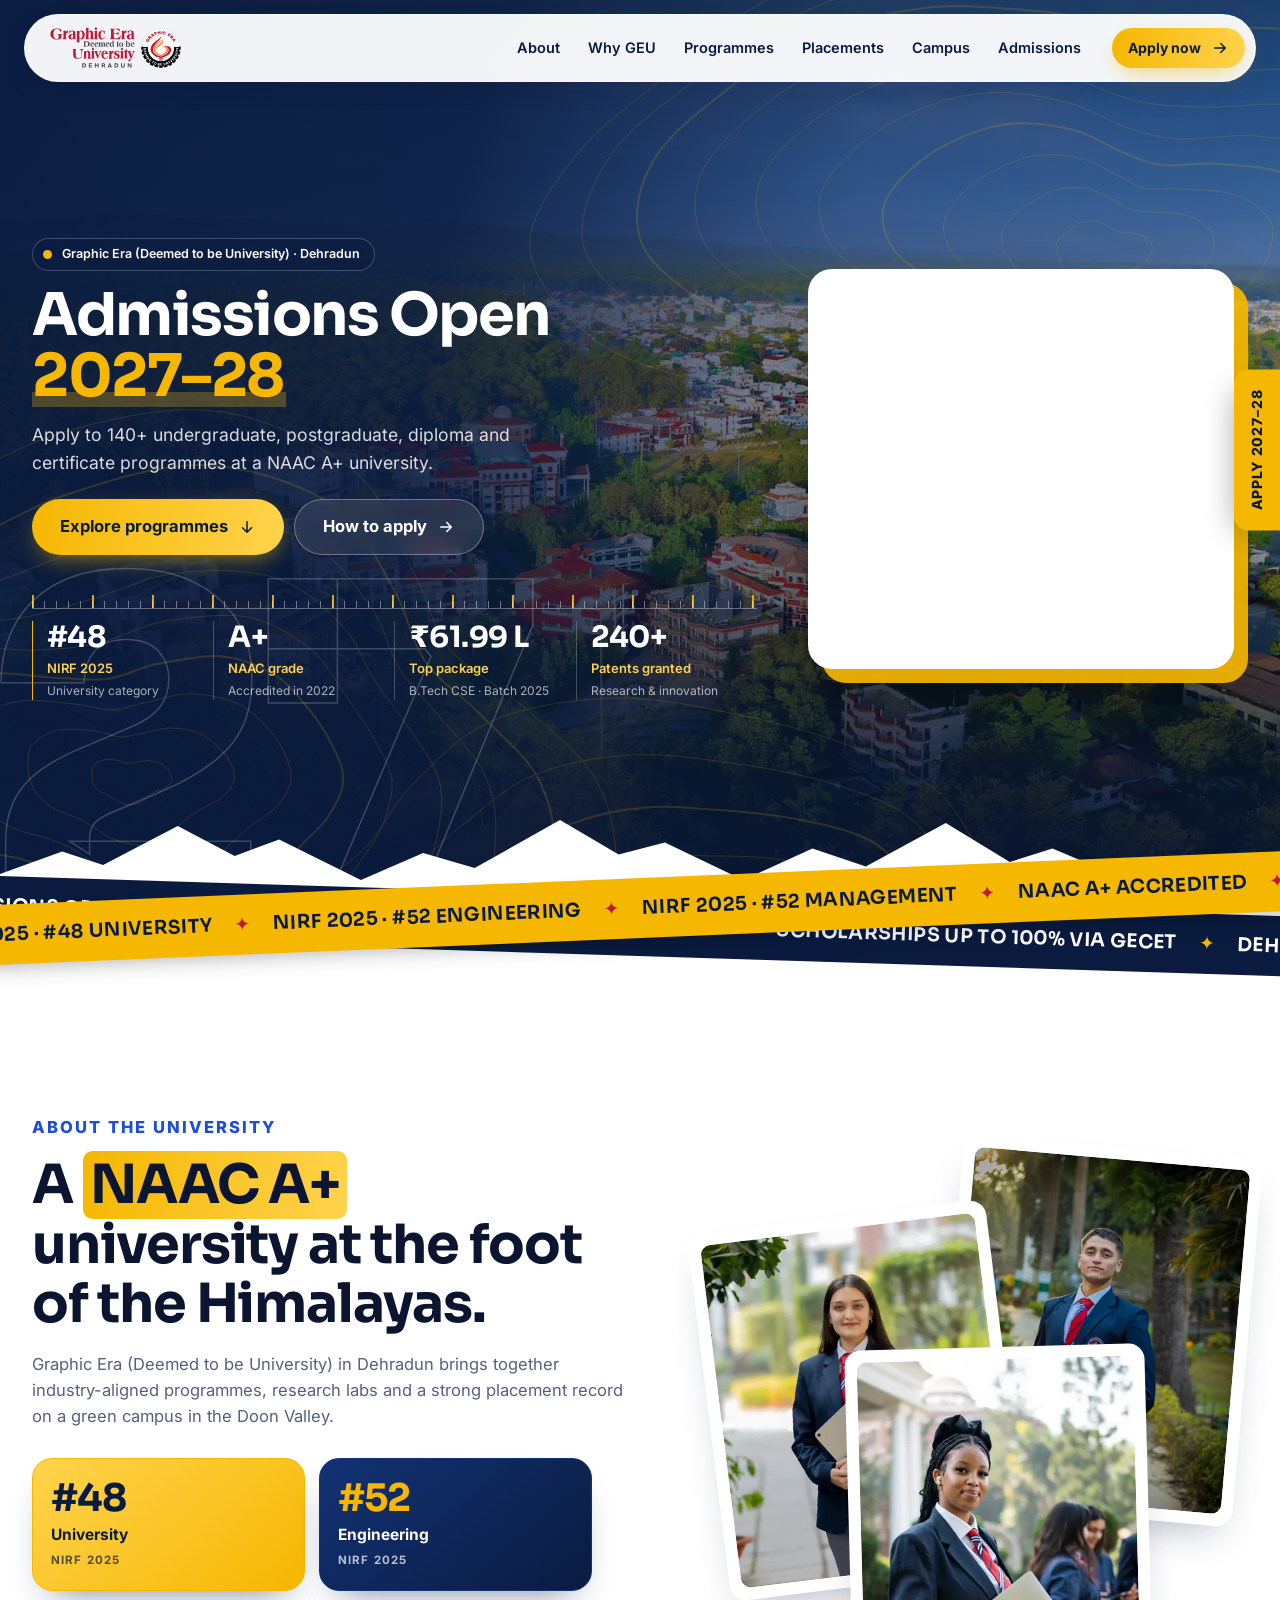
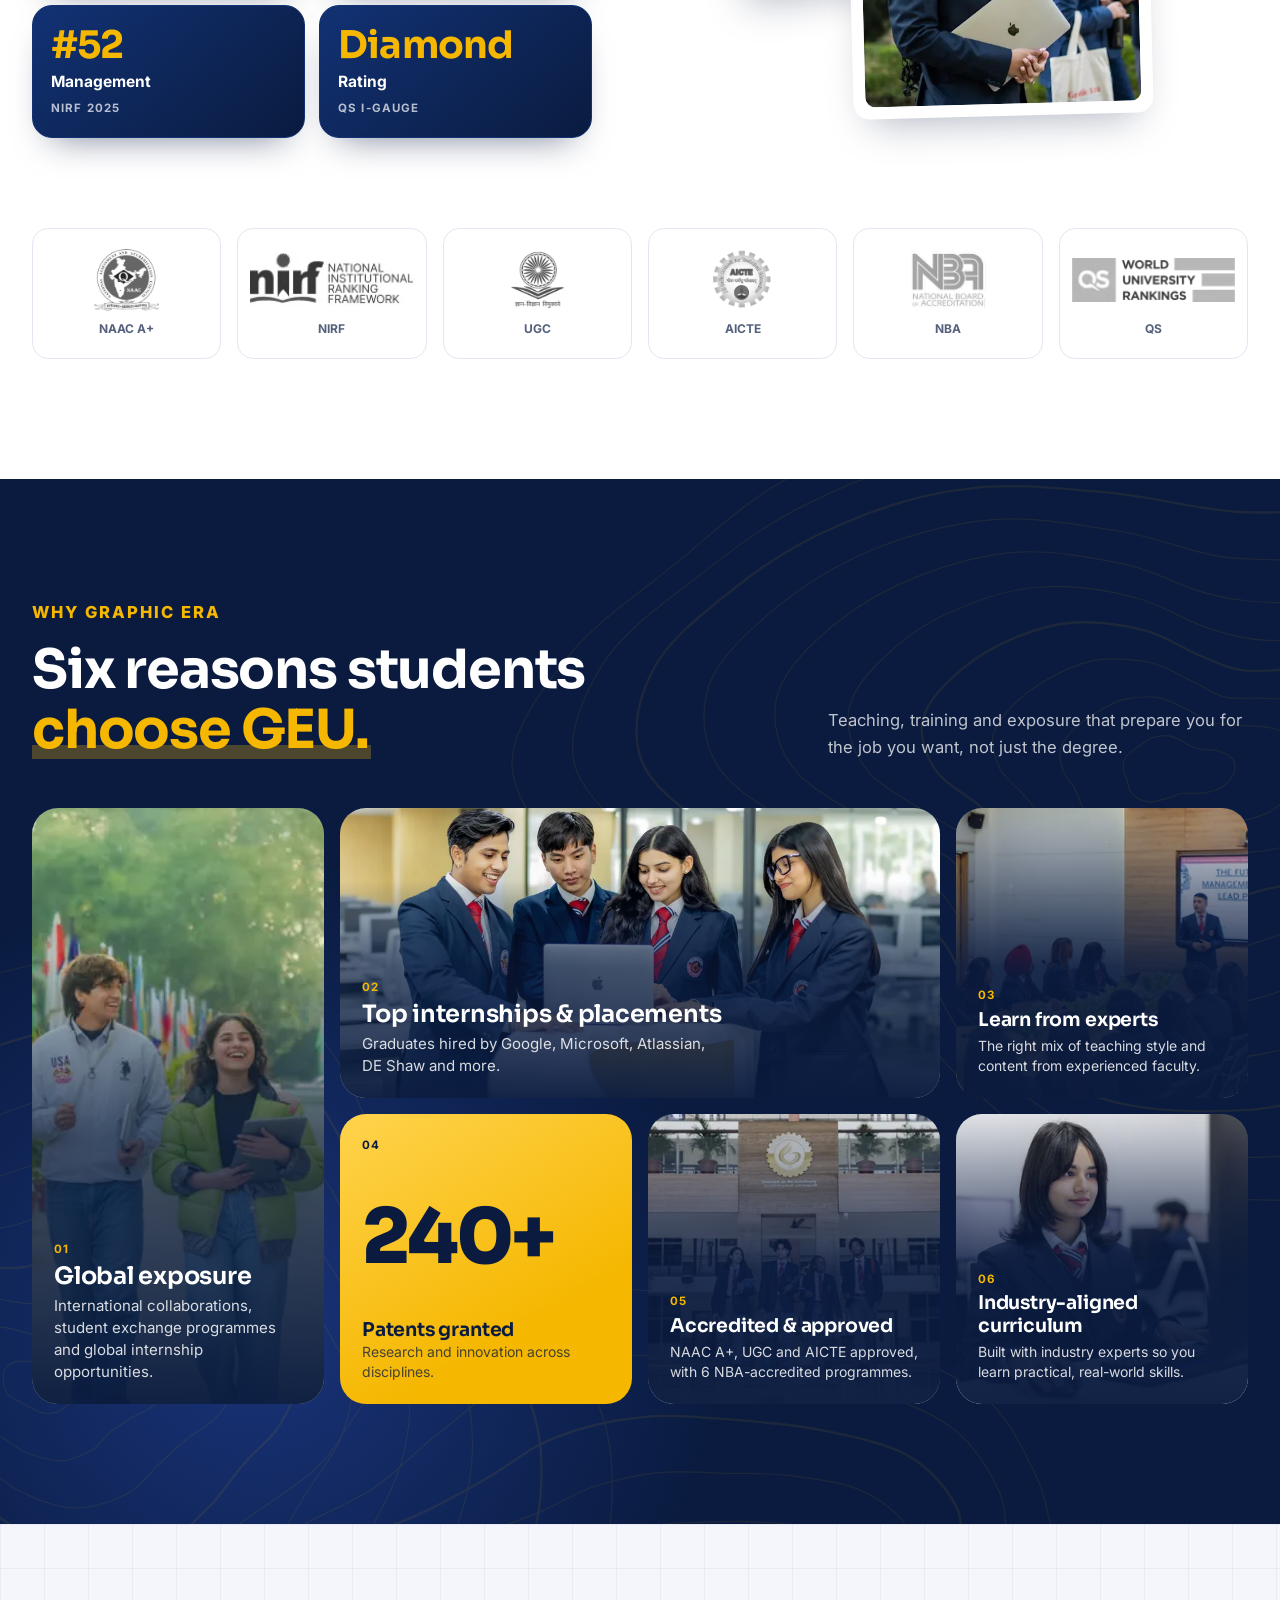
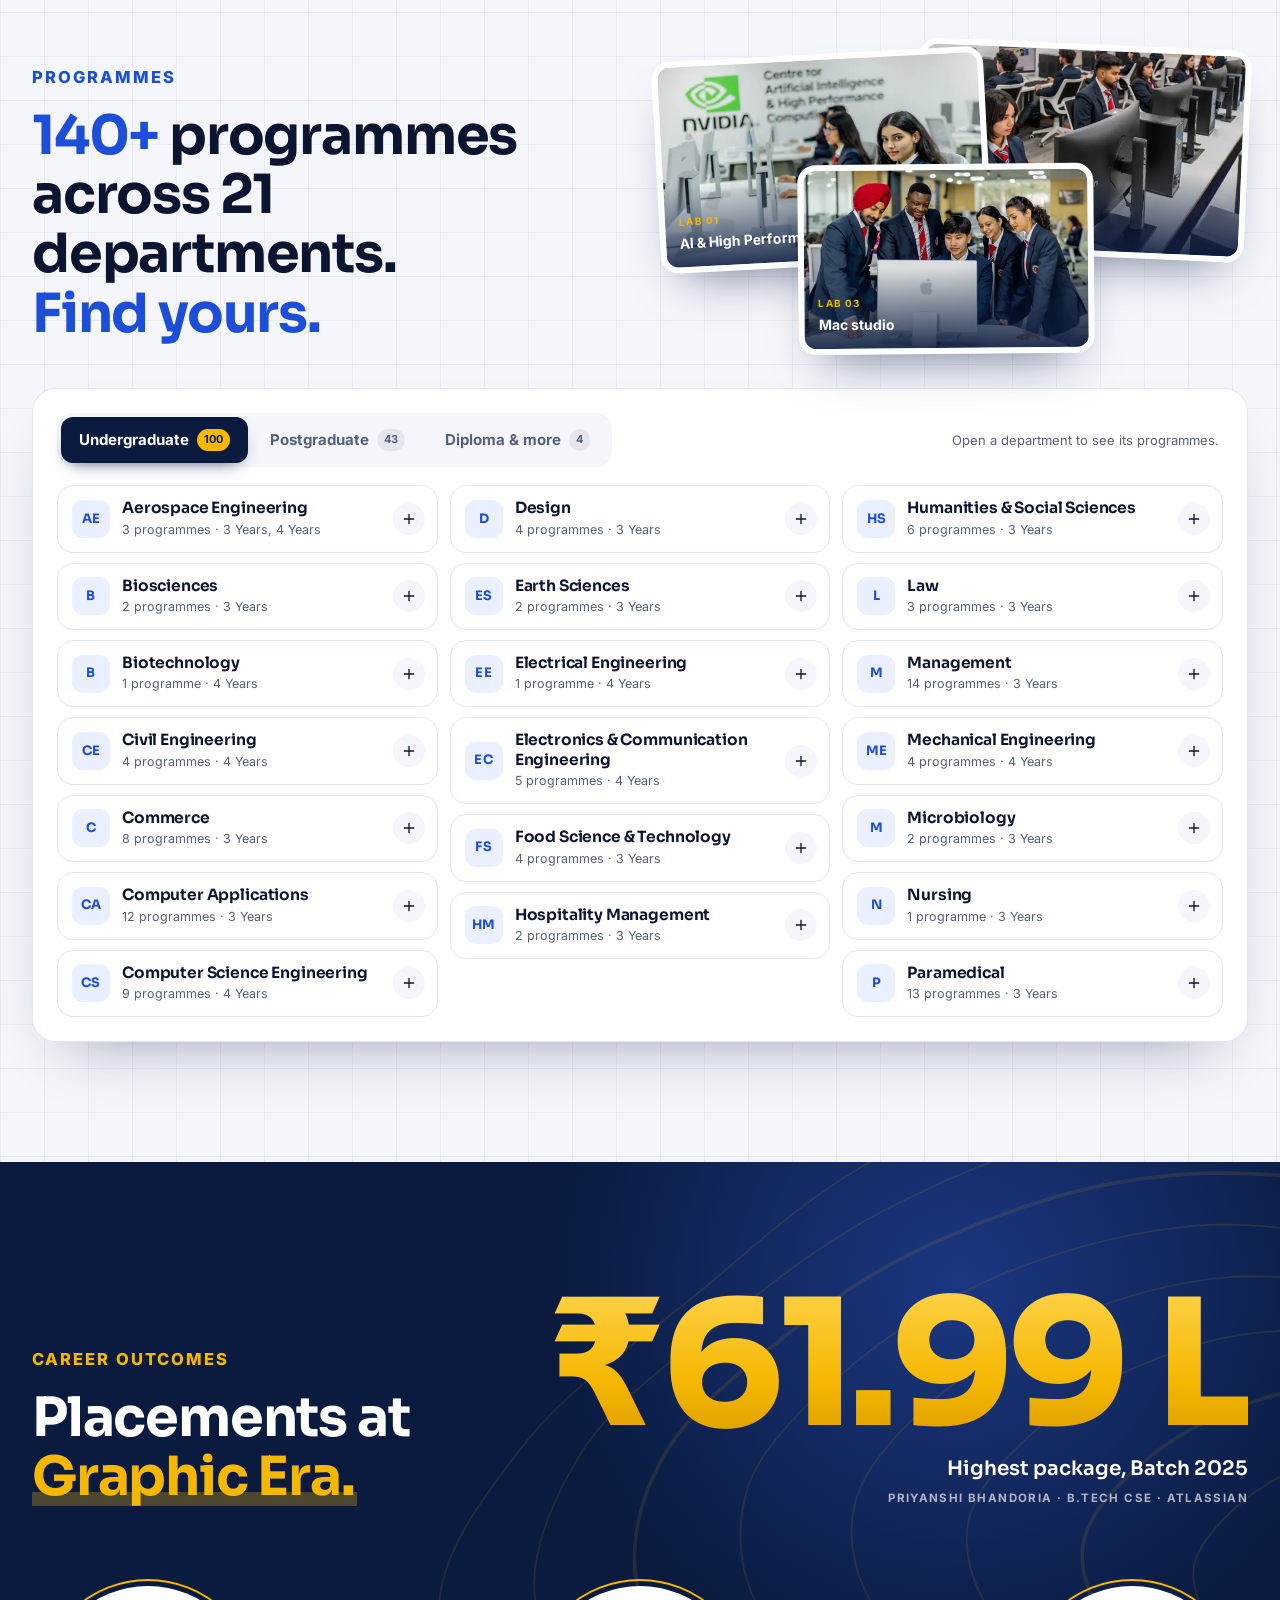
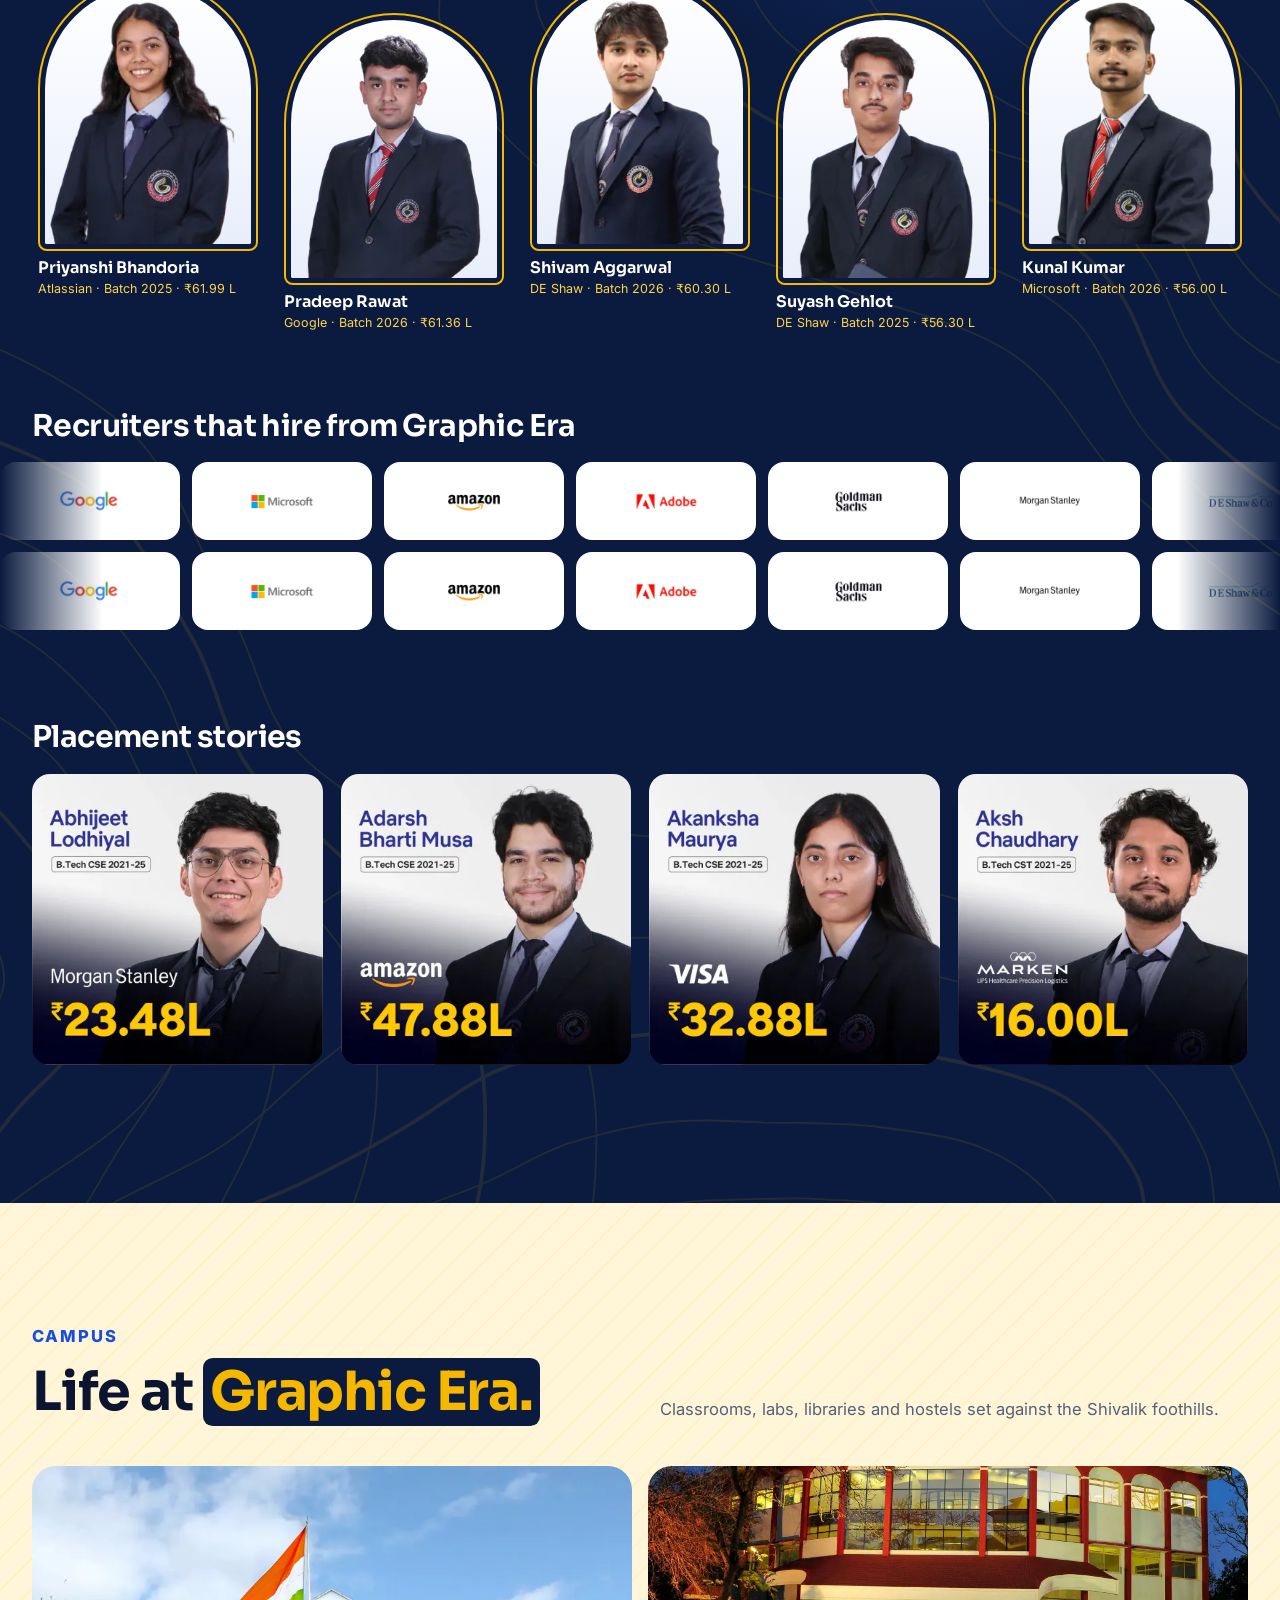
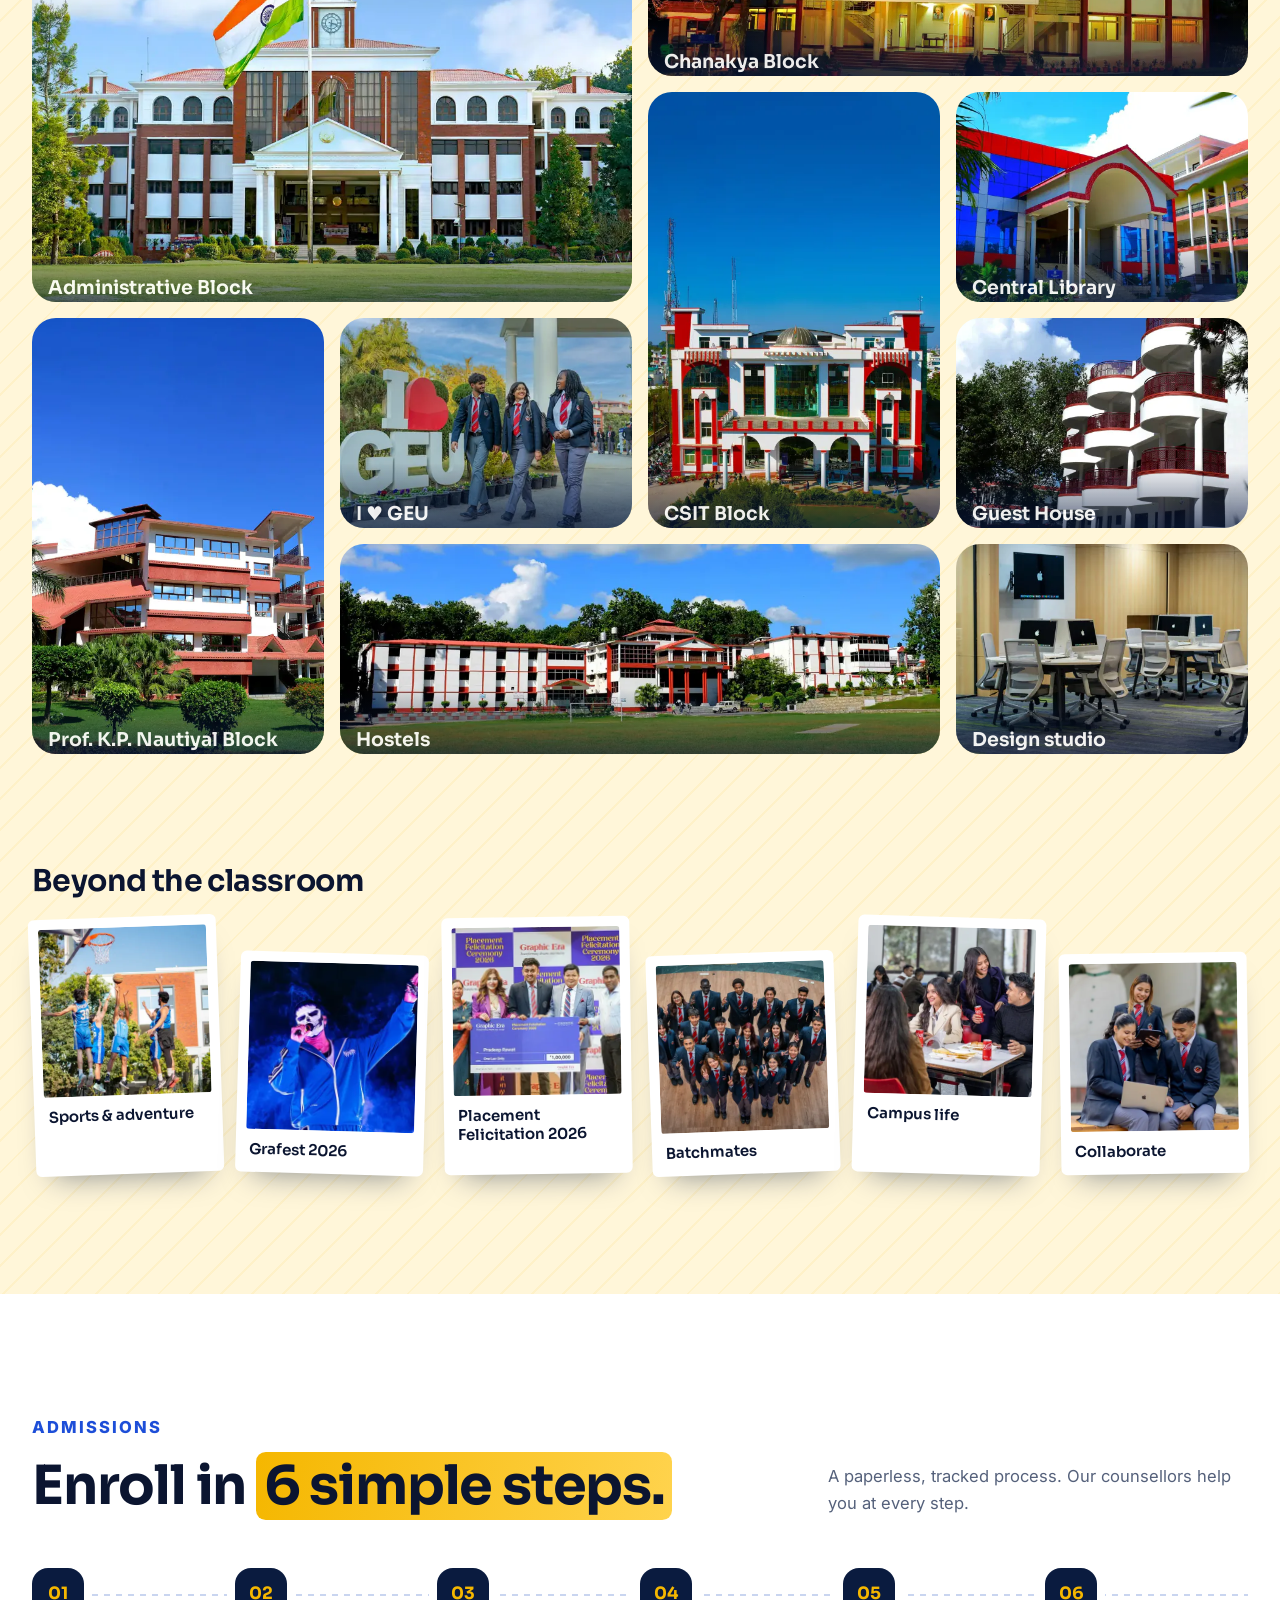
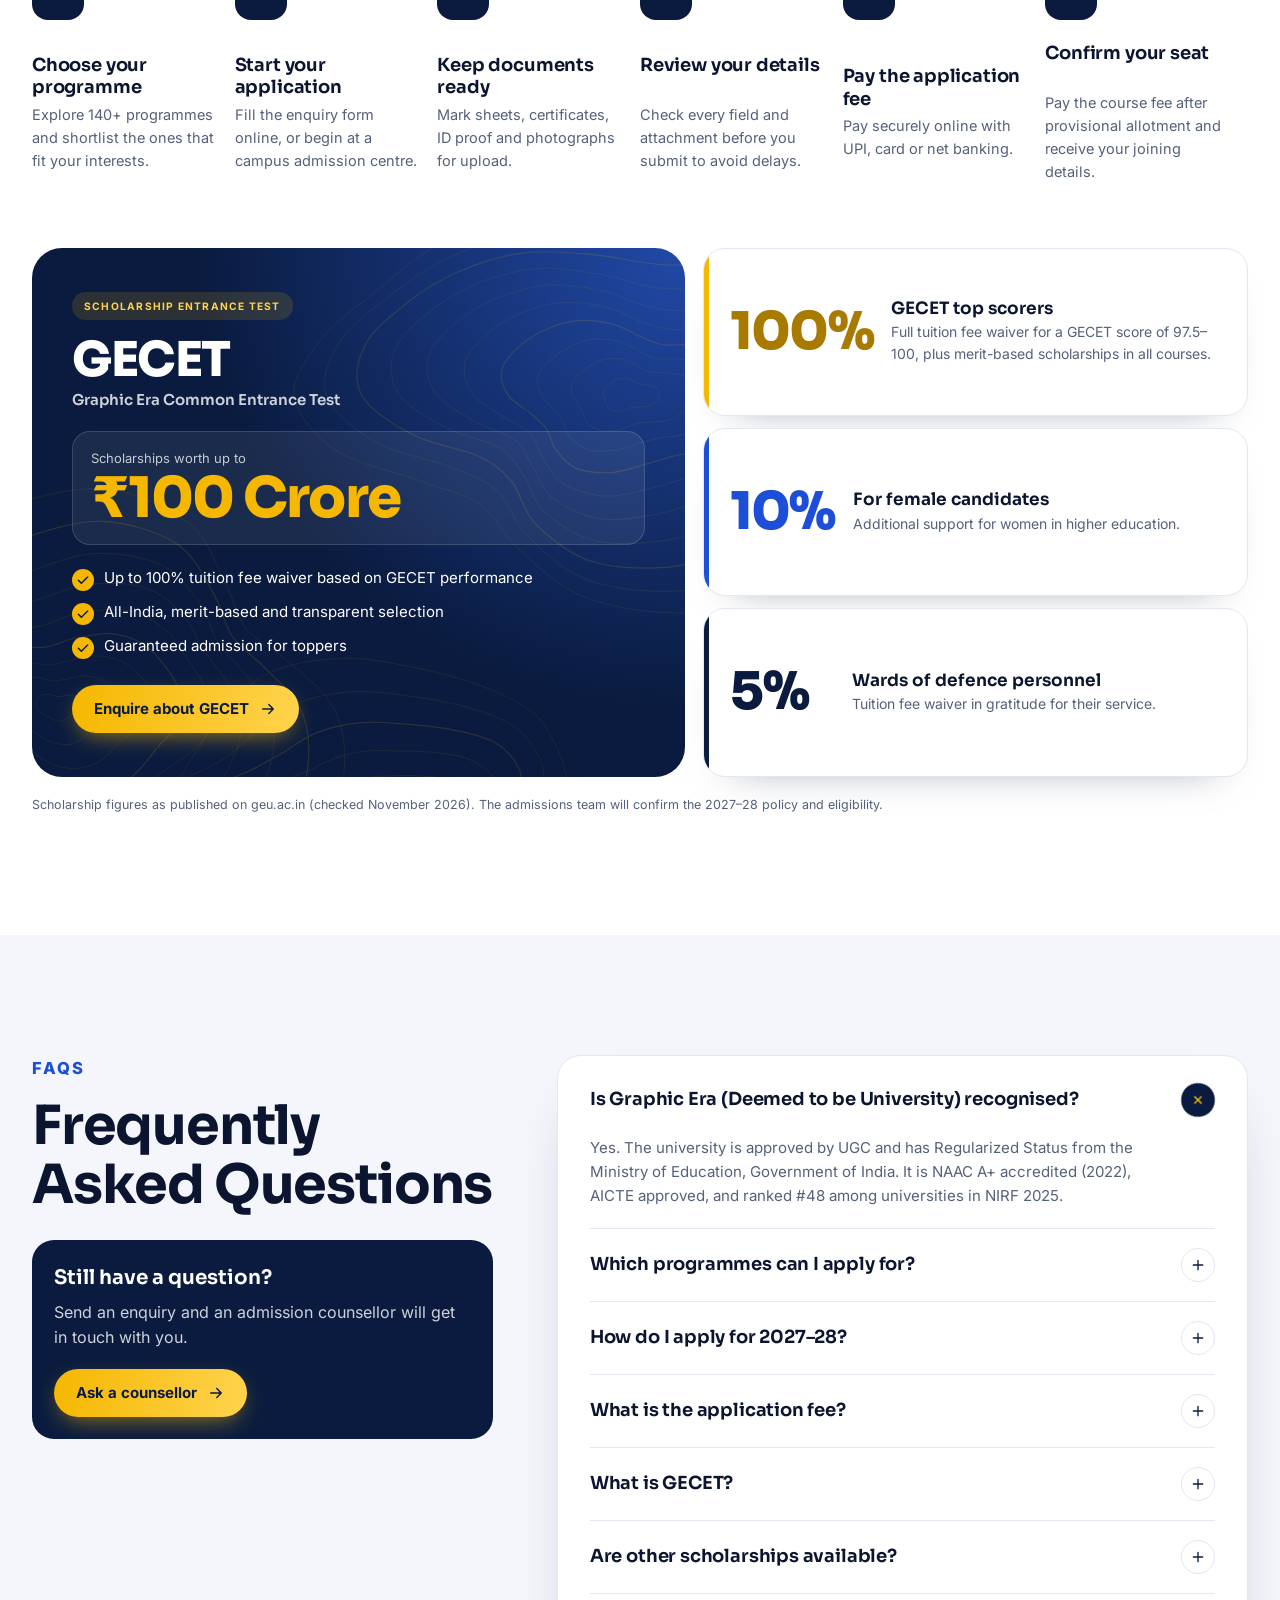
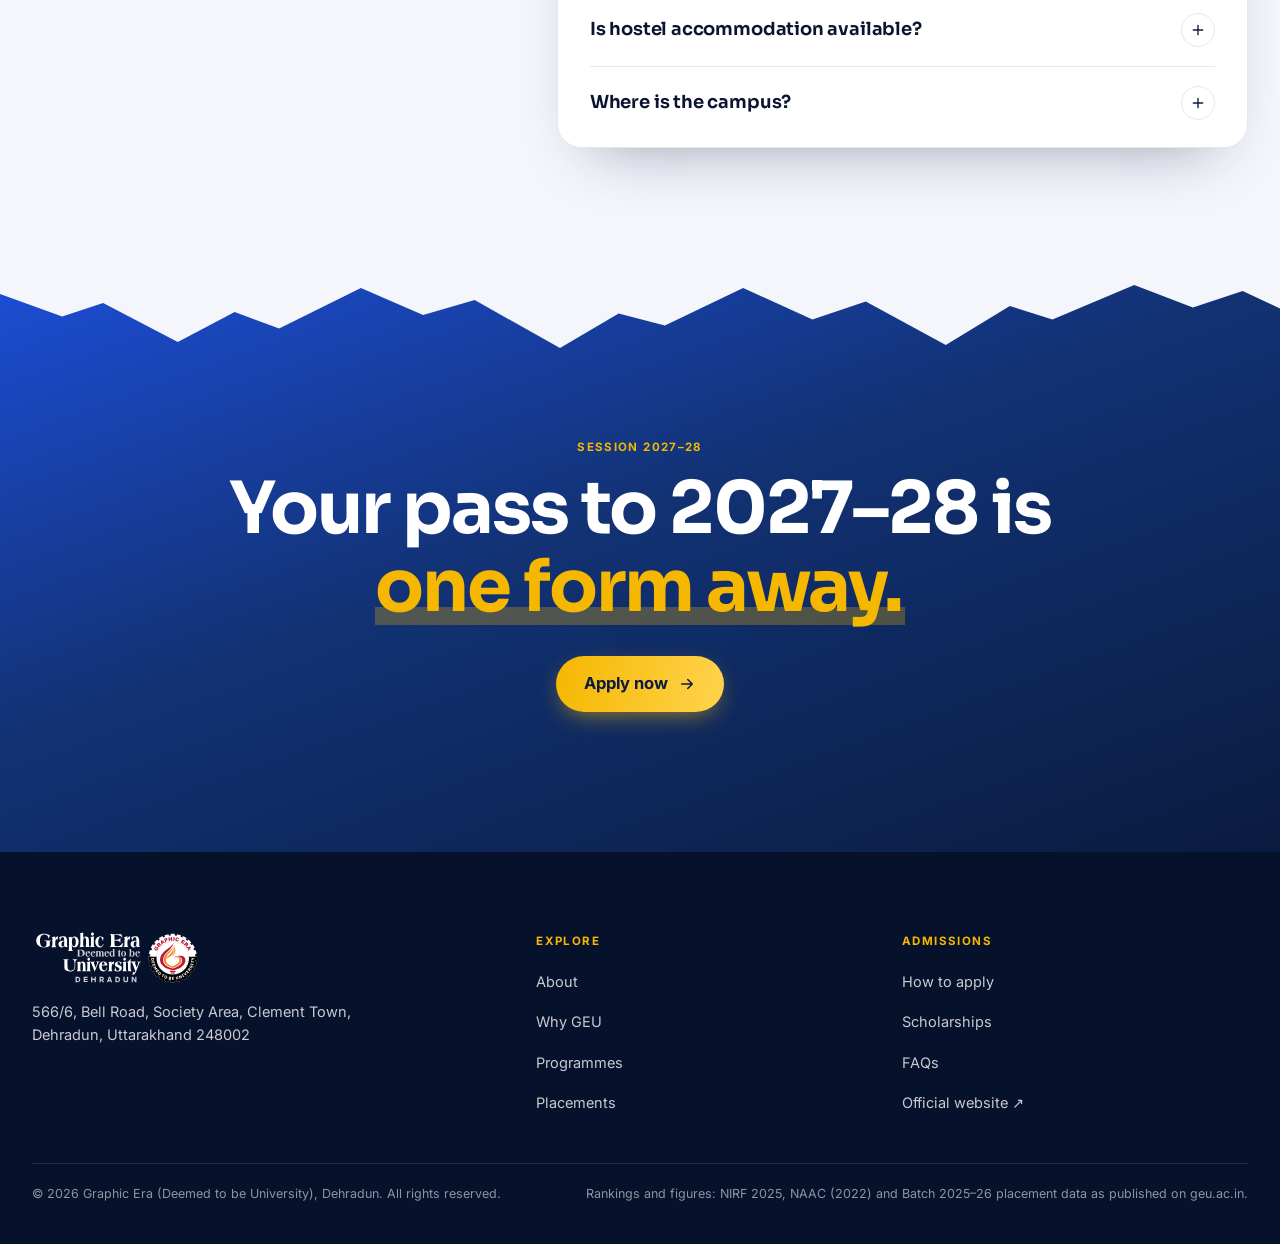
==== commit ee369e99: "fre" ====
--- a/index.html
+++ b/index.html
@@ -14,7 +14,7 @@
   <link rel="preload" href="assets/fonts/sora.woff2" as="font" type="font/woff2" crossorigin>
   <link rel="preload" href="assets/fonts/inter.woff2" as="font" type="font/woff2" crossorigin>
   <link rel="preload" as="image" imagesrcset="assets/img/hero/campus-aerial-dehradun-640.webp 640w, assets/img/hero/campus-aerial-dehradun-1024.webp 1024w, assets/img/hero/campus-aerial-dehradun-1600.webp 1600w, assets/img/hero/campus-aerial-dehradun-1920.webp 1920w" imagesizes="100vw" fetchpriority="high">
-  <link rel="stylesheet" href="assets/css/style.css?v=5">
+  <link rel="stylesheet" href="assets/css/style.css?v=6">
   <script type="application/ld+json">{"@context":"https://schema.org","@type":"CollegeOrUniversity","name":"Graphic Era (Deemed to be University)","url":"https://geu.ac.in","address":{"@type":"PostalAddress","streetAddress":"566/6, Bell Road, Society Area, Clement Town","addressLocality":"Dehradun","addressRegion":"Uttarakhand","postalCode":"248002","addressCountry":"IN"}}</script>
 </head>
 <body>
@@ -98,25 +98,9 @@
           </ol>
         </div>
       </div>
-      <!-- EduLeap CRM Lead Capture Widget: MBSADM2026 (themed by assets/js/enquiry-theme.js, same design as the GEHU page) -->
+      <!-- NoPaperForms admissions enquiry widget -->
       <div class="hero__slot" id="apply" aria-label="Admissions enquiry form">
-        <div data-eduleap-widget="true"
-             data-widget-key="mbs2026"
-             data-tenant="graphic-era"
-             data-api-url="https://staff-crm.vsilabs.co/api/leads/ingest/widget"
-             data-campus="main-campus"
-             data-theme="light"
-             data-primary-color="#123274"
-             data-title="Enquire Now"
-             data-subtitle="Take the first step towards your future. Speak with an admissions advisor."
-             data-button-text="Submit Inquiry"
-             data-fields="lastname,interest,city,state,remarks"
-             data-scope-level="course"
-             data-institution-id="b23a2456-c5f8-4662-8196-0370fe396490"
-             data-department-id="3b6d3cfc-dbc0-492a-b771-4349eb2a9e46"
-             data-academic-level-id="902e2eca-1785-42d0-9f35-b9c9680cba23"
-             data-success-message="Thank you! Your information has been received. Our admissions team will be in touch shortly.">
-        </div>
+        <div class="npf_wgts" data-height="400px" data-w="92ea1d626be649723be7a933c066ddf8"></div>
       </div>
     </div>
     <svg class="ridge ridge--hero" aria-hidden="true"><use href="#ridge"/></svg>
@@ -370,7 +354,12 @@
   <a class="dock__btn dock__btn--gold" href="#apply">Apply now<svg aria-hidden="true"><use href="#i-arrow"/></svg></a>
 </nav>
 <a class="tab-apply" href="#apply" aria-label="Apply now for 2027–28"><span>Apply 2027–28</span></a>
-<script src="assets/js/enquiry-theme.js?v=3" defer></script>
-<script src="https://staff-crm.vsilabs.co/widget/v1/eduleap-widget.js" async defer></script>
+<script>
+  var s = document.createElement('script');
+  s.type = 'text/javascript';
+  s.async = true;
+  s.src = 'https://7j9ve77513.in4.widgets.nopaperforms.com/vemwgts.js';
+  document.body.appendChild(s);
+</script>
 </body>
 </html>
--- a/assets/css/style.css
+++ b/assets/css/style.css
@@ -110,13 +110,10 @@
 .alt__label{font-size:13px;font-weight:600;color:var(--gold-2)}
 .alt__note{font-size:12px;color:rgba(255,255,255,.66)}
 
-/* EduLeap enquiry widget: this box is the card; the form inside is themed by assets/js/enquiry-theme.js */
-.hero__slot{scroll-margin-top:100px;position:relative;z-index:1;width:min(100% - 10px,460px);min-height:520px;margin:28px auto 42px;border-radius:24px;overflow:hidden;color:var(--text);
-  background:linear-gradient(180deg,var(--navy) 0 150px,#fff 150px);
+/* NoPaperForms enquiry widget card */
+.hero__slot{scroll-margin-top:100px;position:relative;z-index:1;width:min(100% - 10px,460px);min-height:400px;margin:28px auto 42px;border-radius:24px;overflow:hidden;color:var(--text);
+  background:#fff;
   box-shadow:10px 10px 0 rgba(245,183,0,.92),0 40px 80px -30px rgba(0,0,0,.75)}
-/* hide the unthemed vendor form for a moment; shown after 3 s even if the theme script fails */
-[data-eduleap-widget]:not([data-themed]){opacity:0;animation:enq-show 0s 3s forwards}
-@keyframes enq-show{to{opacity:1}}
 
 /* ridge divider */
 .ridge{position:absolute;left:0;width:100%;height:56px;fill:#fff;pointer-events:none}
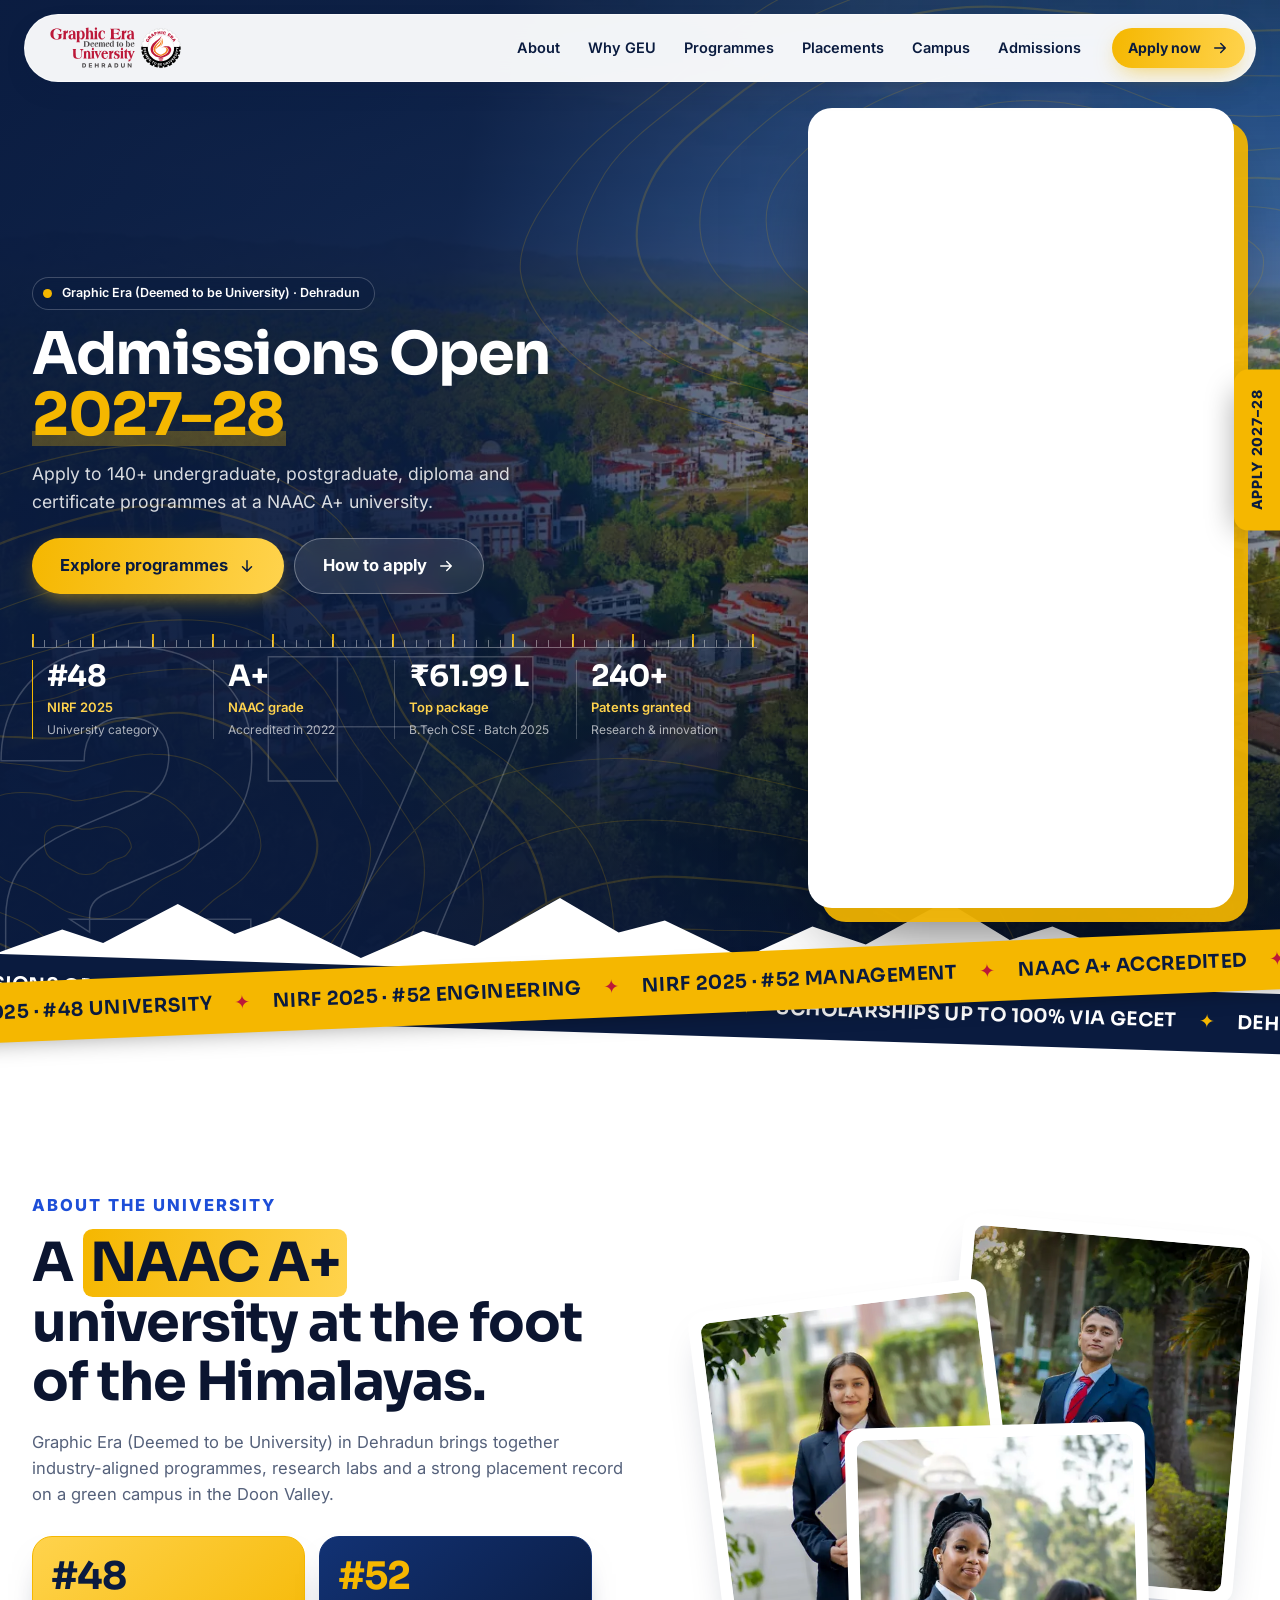
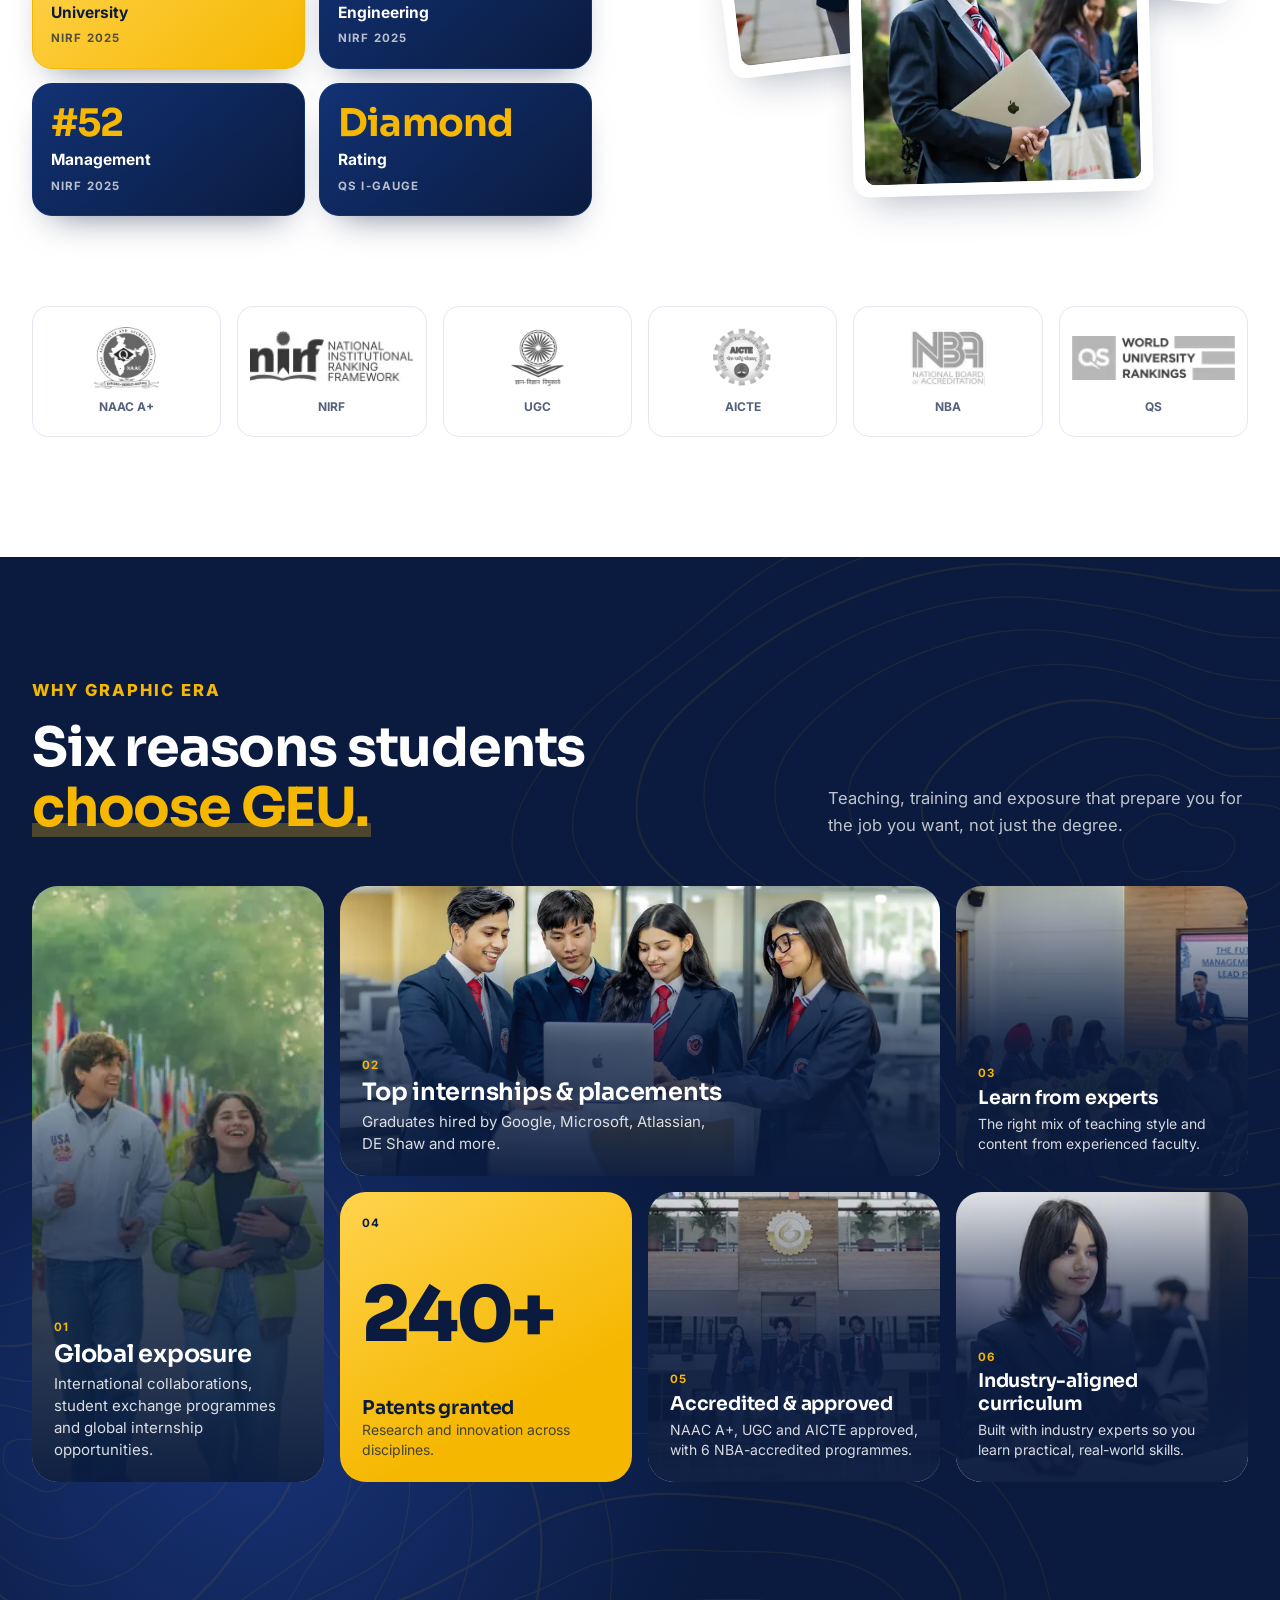
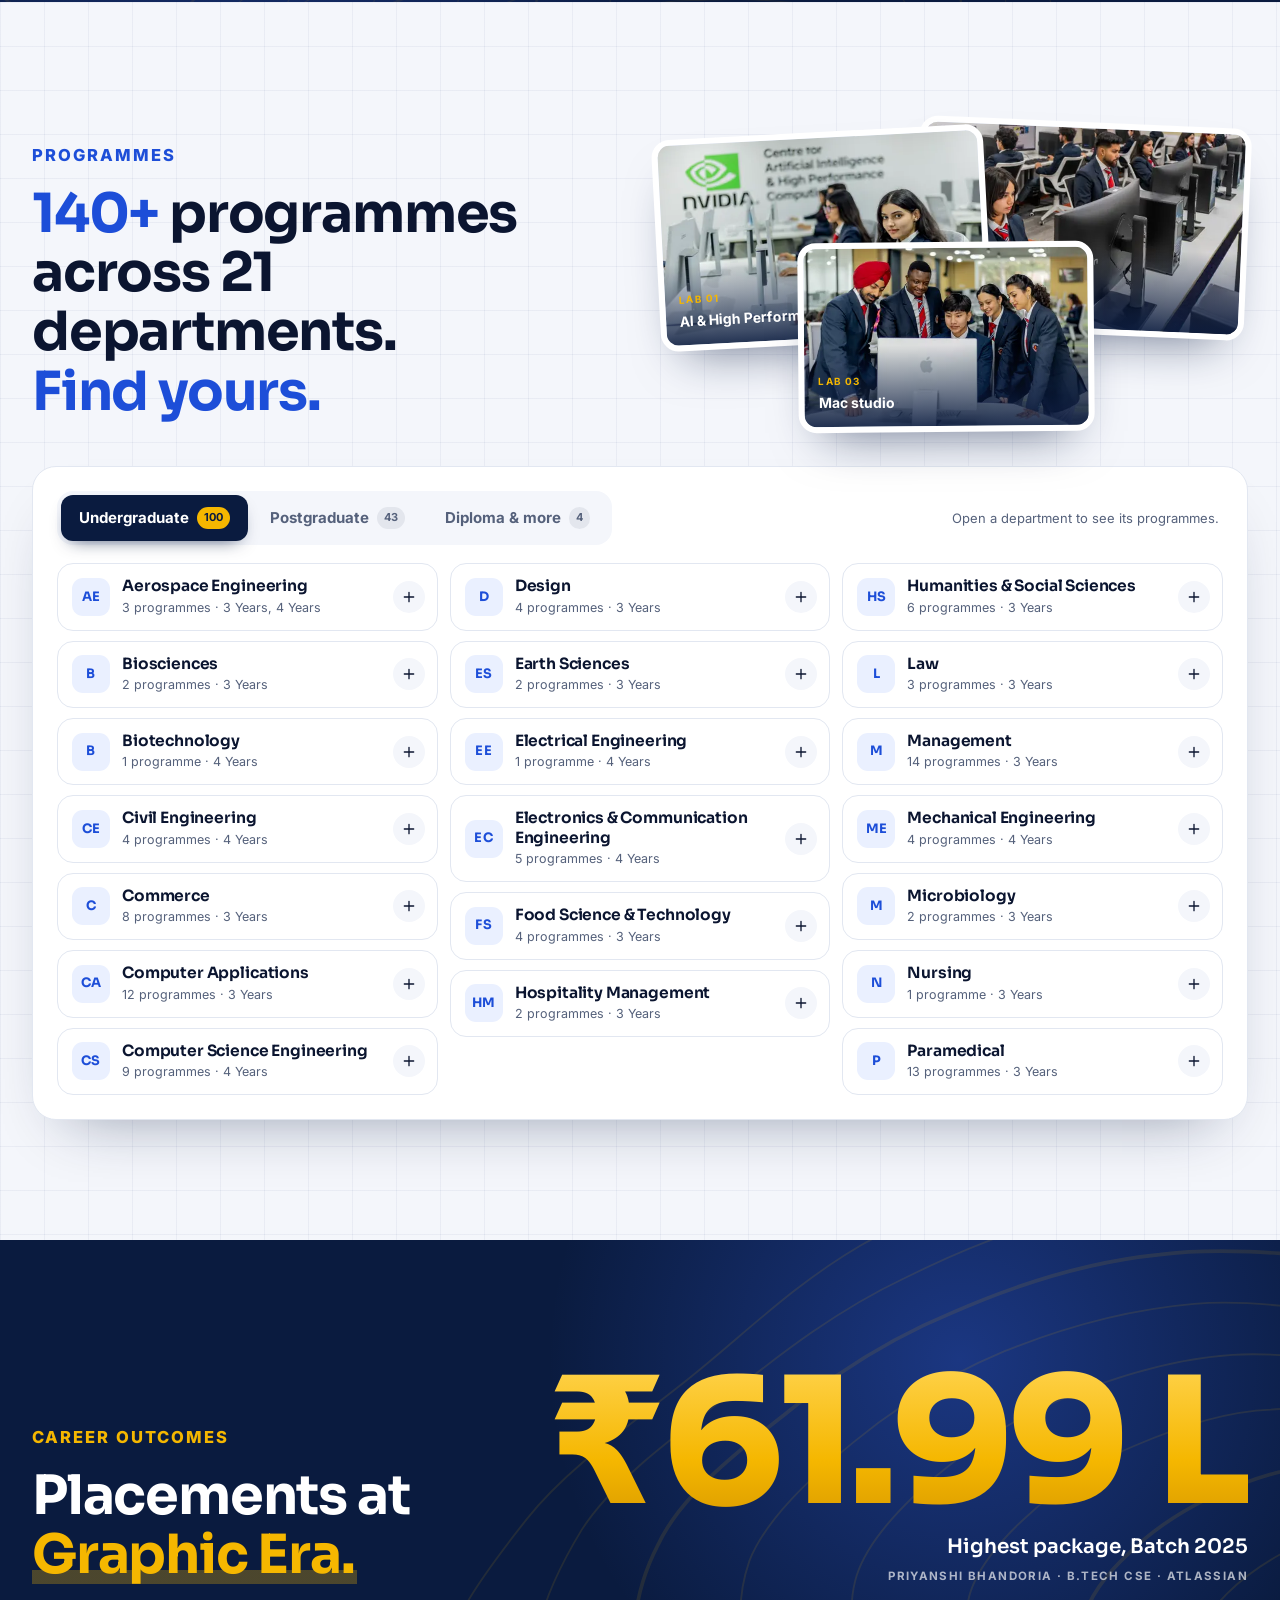
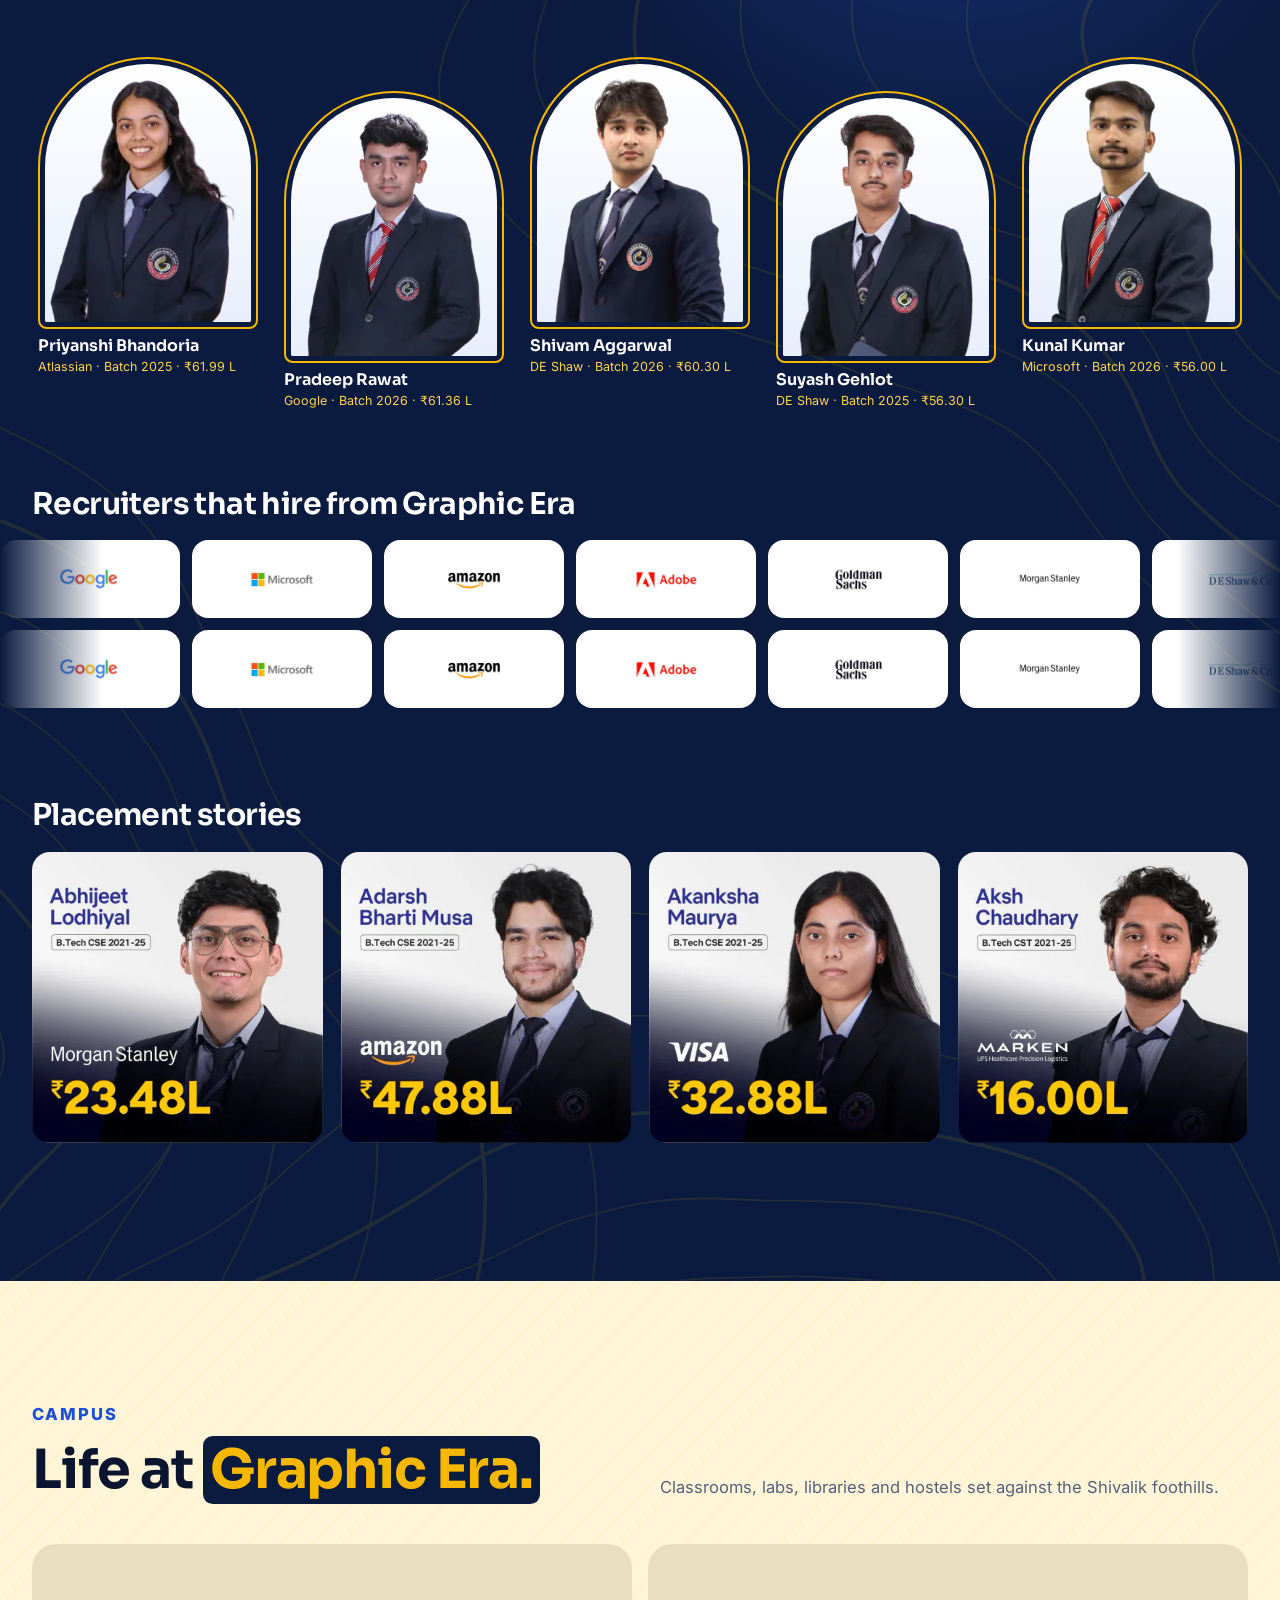
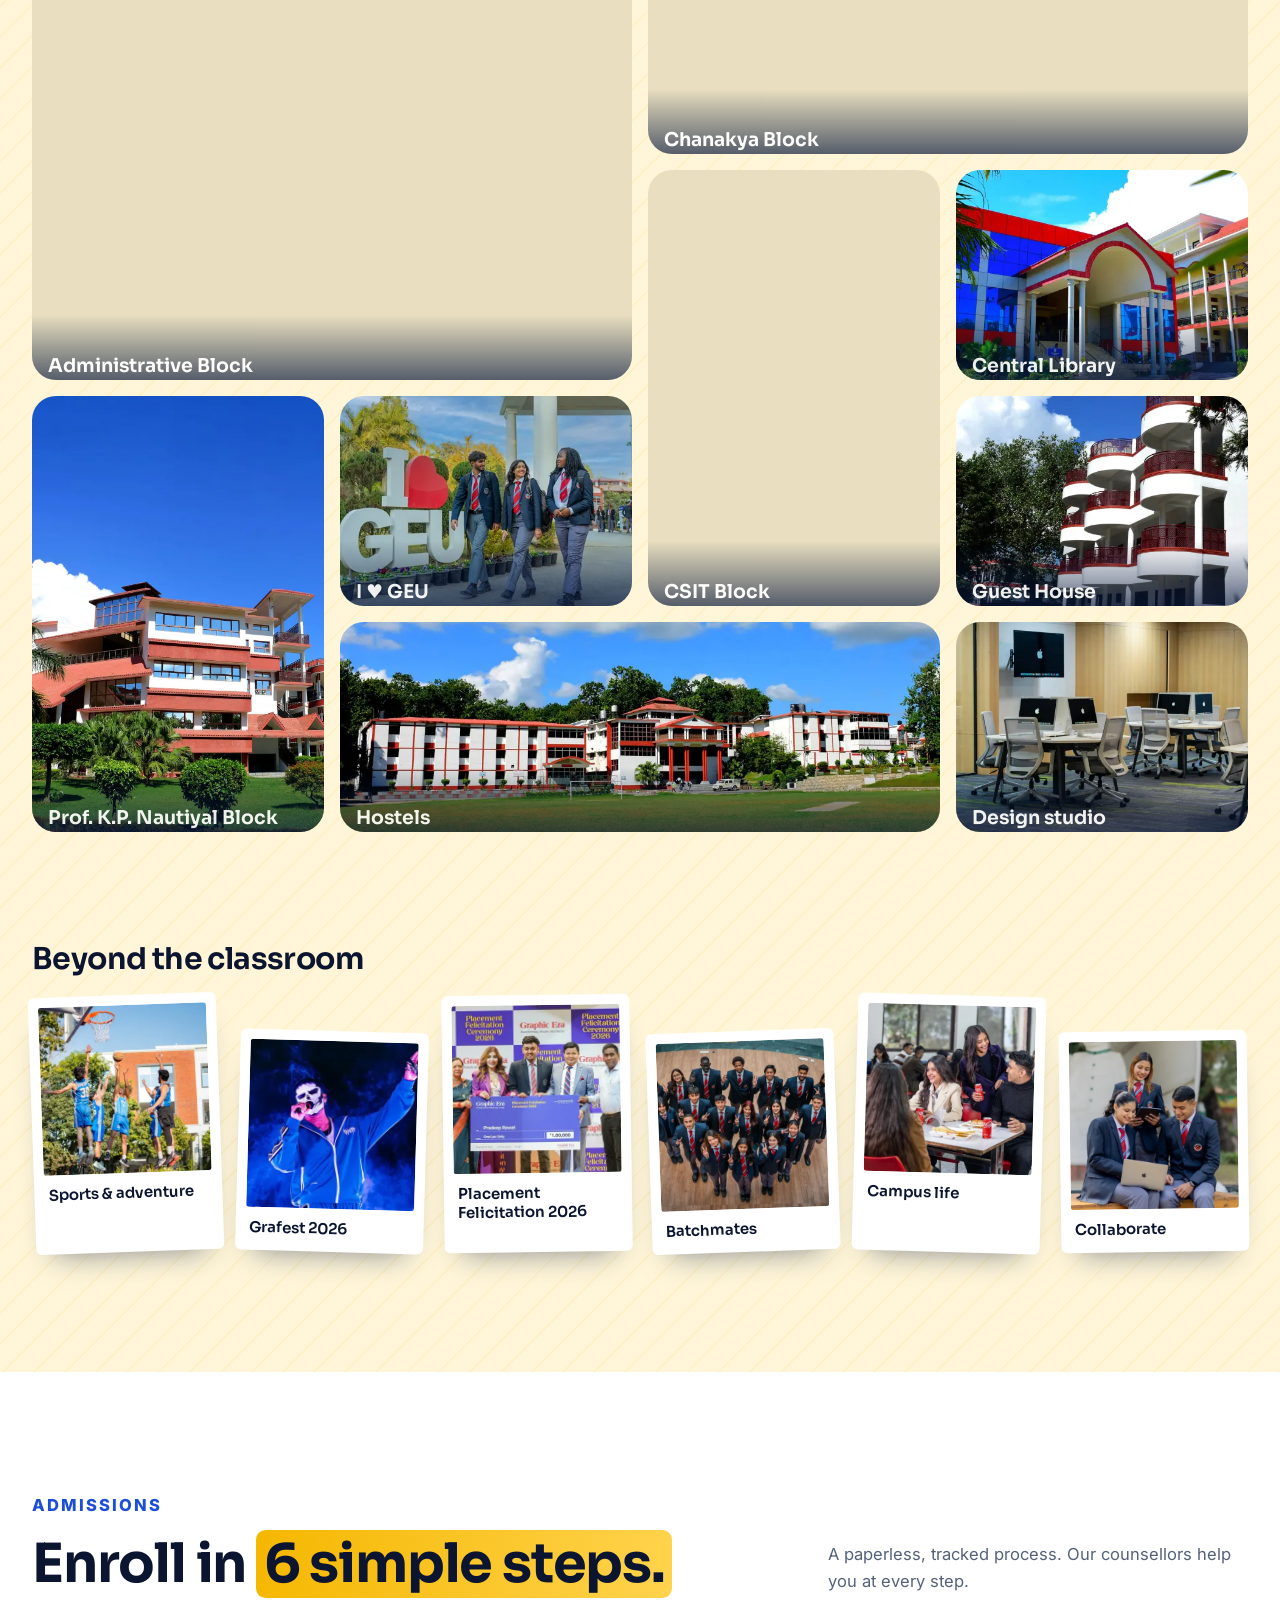
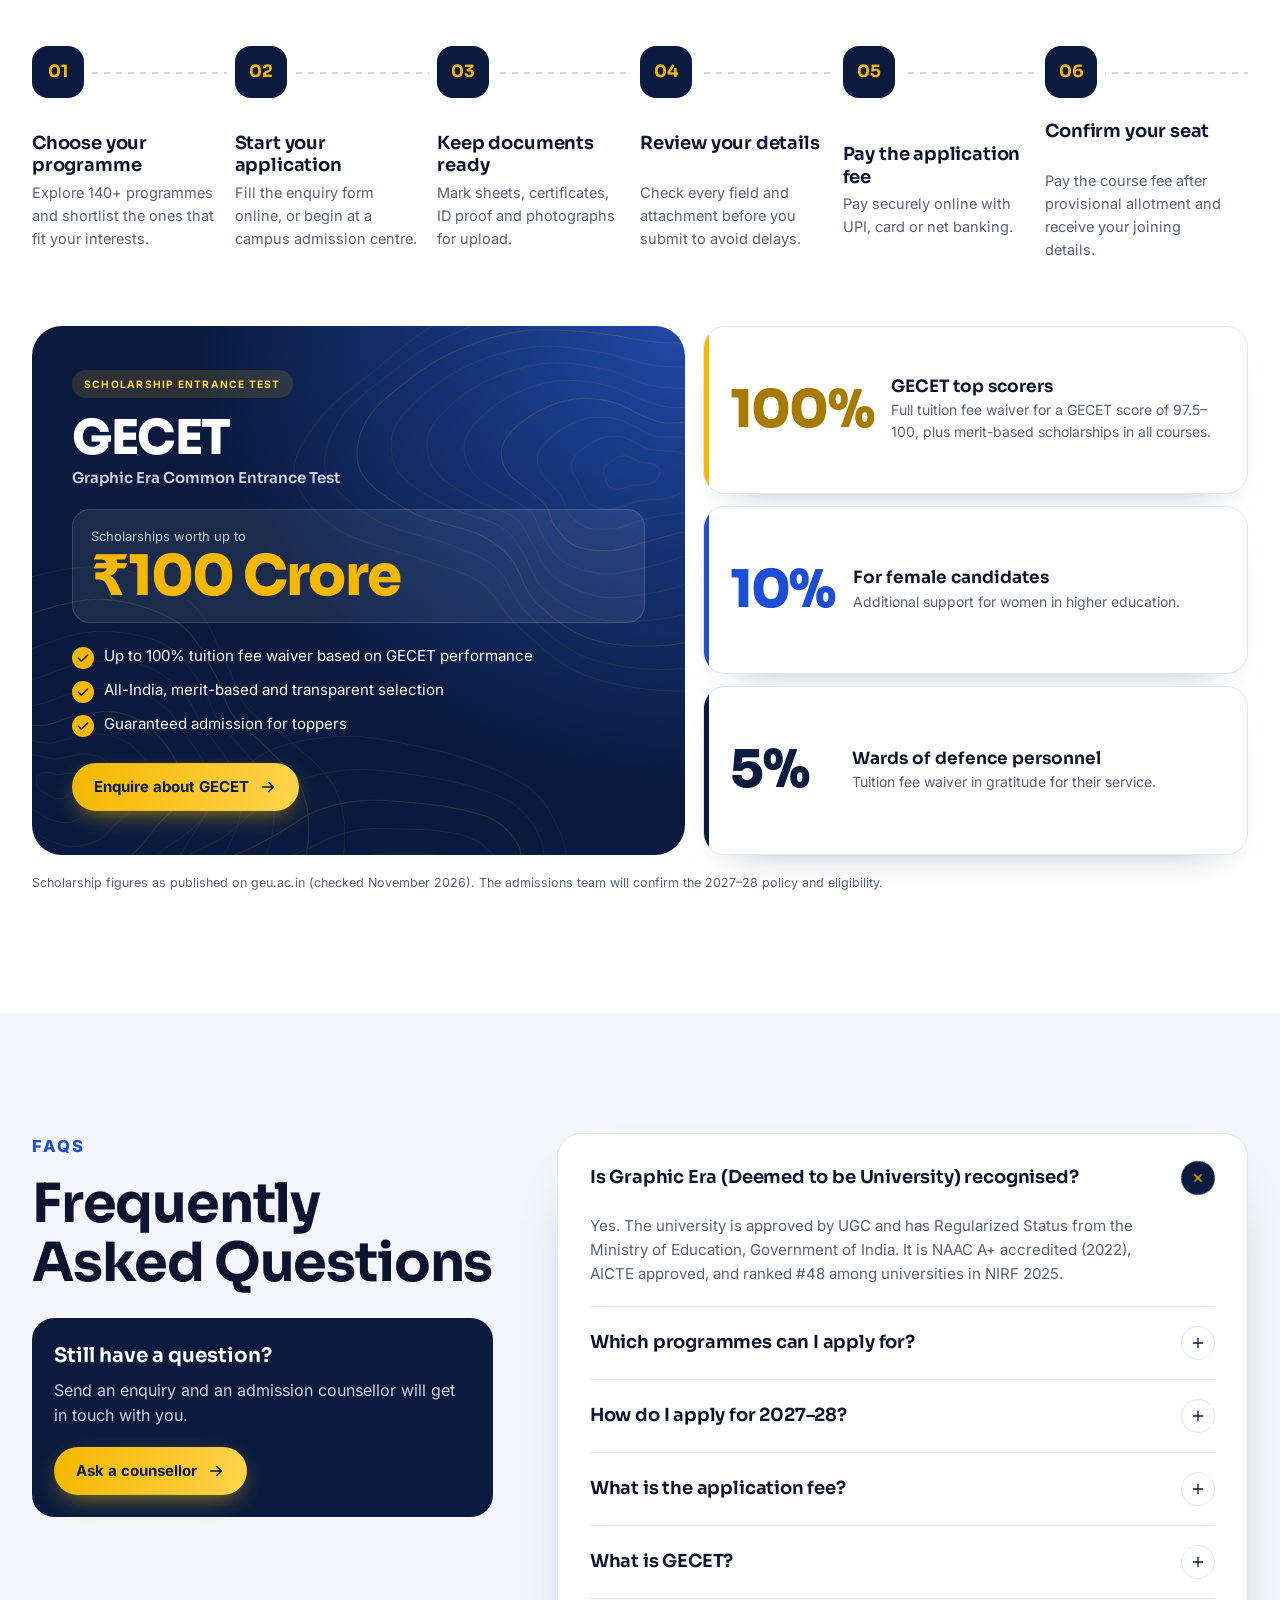
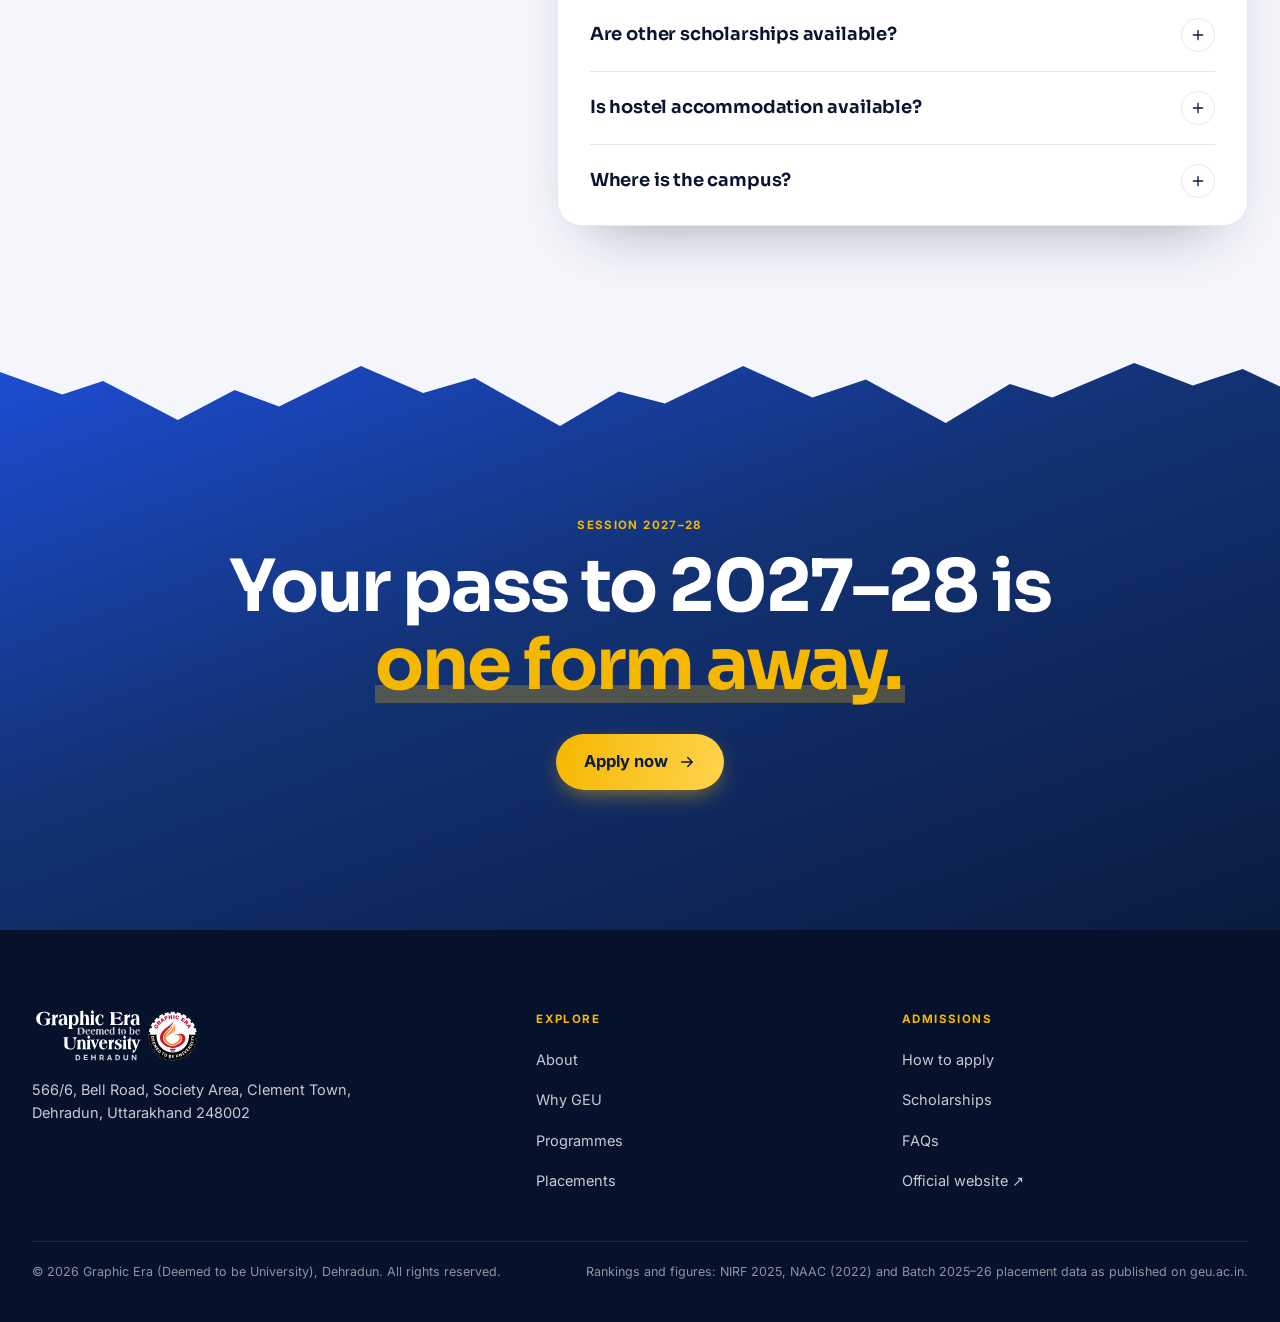
==== commit 5924d244: "de" ====
--- a/index.html
+++ b/index.html
@@ -14,7 +14,7 @@
   <link rel="preload" href="assets/fonts/sora.woff2" as="font" type="font/woff2" crossorigin>
   <link rel="preload" href="assets/fonts/inter.woff2" as="font" type="font/woff2" crossorigin>
   <link rel="preload" as="image" imagesrcset="assets/img/hero/campus-aerial-dehradun-640.webp 640w, assets/img/hero/campus-aerial-dehradun-1024.webp 1024w, assets/img/hero/campus-aerial-dehradun-1600.webp 1600w, assets/img/hero/campus-aerial-dehradun-1920.webp 1920w" imagesizes="100vw" fetchpriority="high">
-  <link rel="stylesheet" href="assets/css/style.css?v=6">
+  <link rel="stylesheet" href="assets/css/style.css?v=7">
   <script type="application/ld+json">{"@context":"https://schema.org","@type":"CollegeOrUniversity","name":"Graphic Era (Deemed to be University)","url":"https://geu.ac.in","address":{"@type":"PostalAddress","streetAddress":"566/6, Bell Road, Society Area, Clement Town","addressLocality":"Dehradun","addressRegion":"Uttarakhand","postalCode":"248002","addressCountry":"IN"}}</script>
 </head>
 <body>
@@ -100,7 +100,7 @@
       </div>
       <!-- NoPaperForms admissions enquiry widget -->
       <div class="hero__slot" id="apply" aria-label="Admissions enquiry form">
-        <div class="npf_wgts" data-height="400px" data-w="92ea1d626be649723be7a933c066ddf8"></div>
+        <div class="npf_wgts" data-height="800px" data-w="92ea1d626be649723be7a933c066ddf8"></div>
       </div>
     </div>
     <svg class="ridge ridge--hero" aria-hidden="true"><use href="#ridge"/></svg>
--- a/assets/css/style.css
+++ b/assets/css/style.css
@@ -111,7 +111,7 @@
 .alt__note{font-size:12px;color:rgba(255,255,255,.66)}
 
 /* NoPaperForms enquiry widget card */
-.hero__slot{scroll-margin-top:100px;position:relative;z-index:1;width:min(100% - 10px,460px);min-height:400px;margin:28px auto 42px;border-radius:24px;overflow:hidden;color:var(--text);
+.hero__slot{scroll-margin-top:100px;position:relative;z-index:1;width:min(100% - 10px,460px);min-height:800px;margin:28px auto 42px;border-radius:24px;overflow:hidden;color:var(--text);
   background:#fff;
   box-shadow:10px 10px 0 rgba(245,183,0,.92),0 40px 80px -30px rgba(0,0,0,.75)}
 
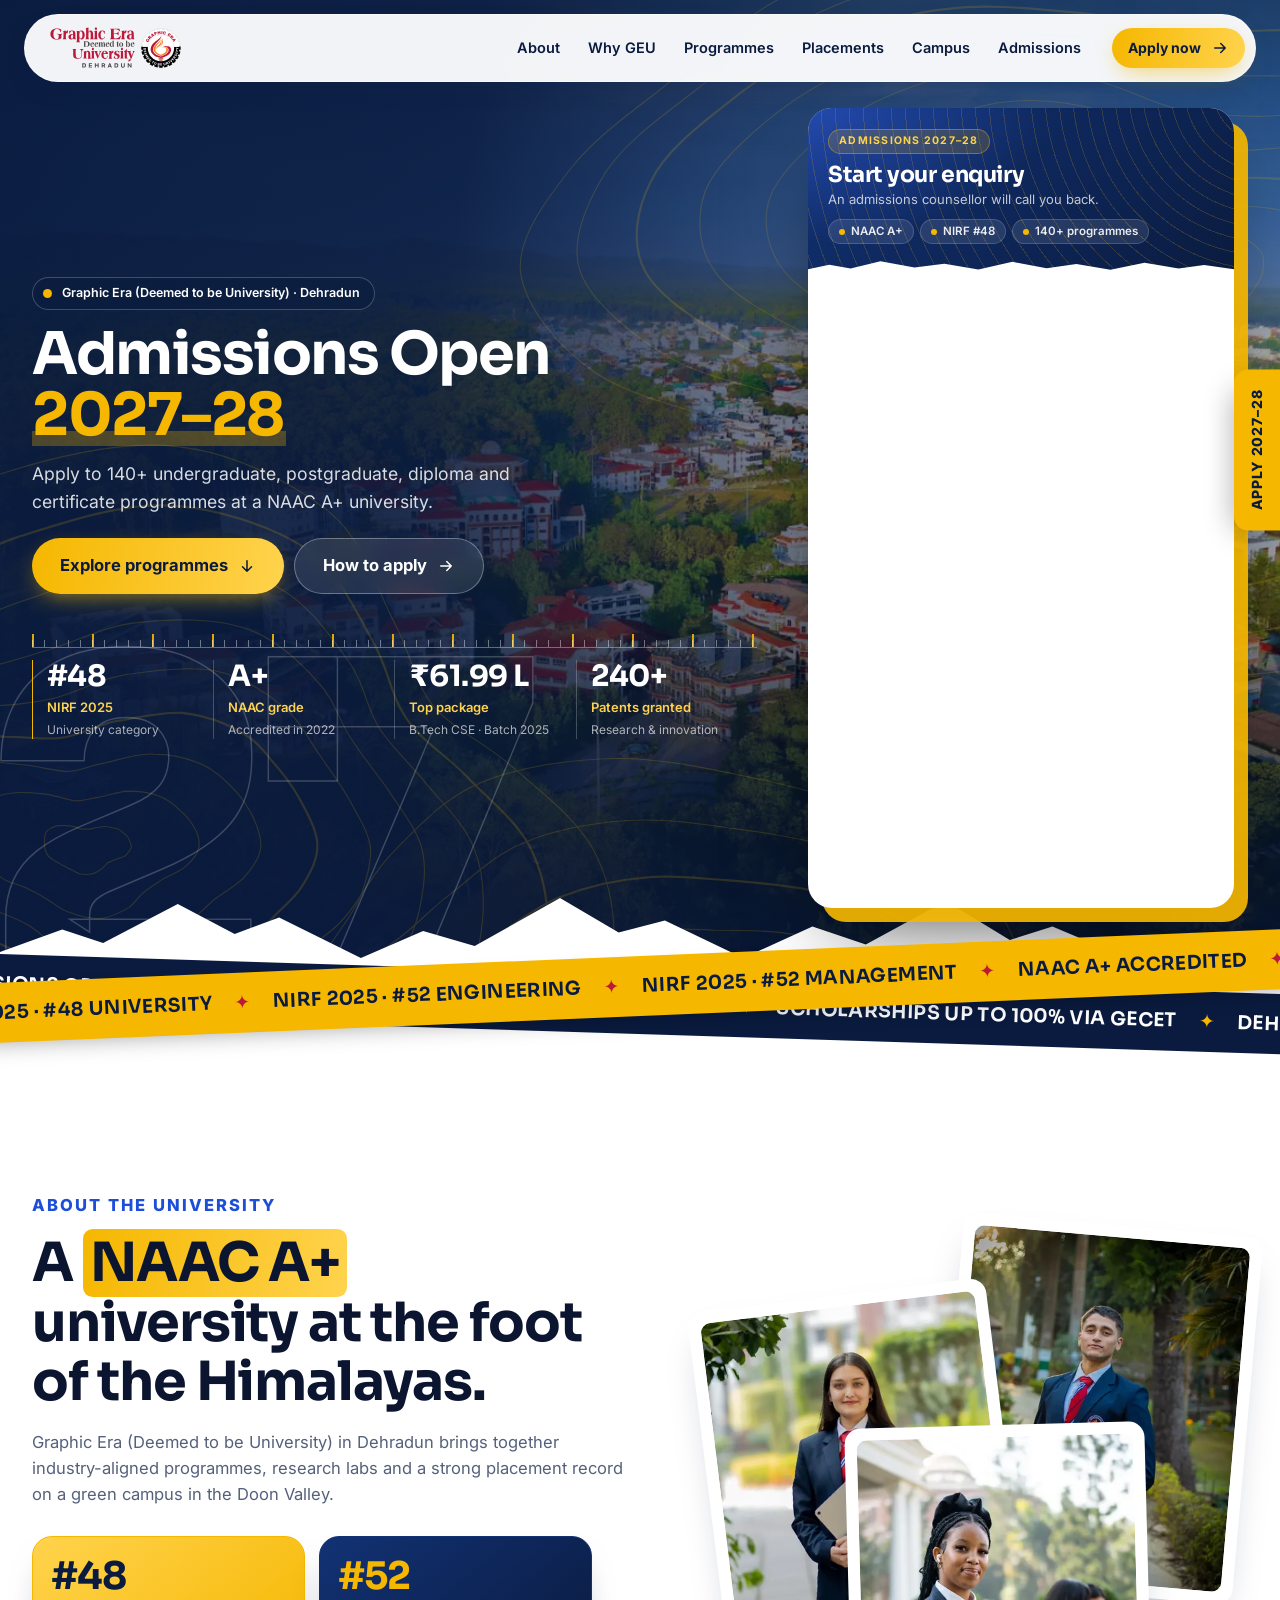
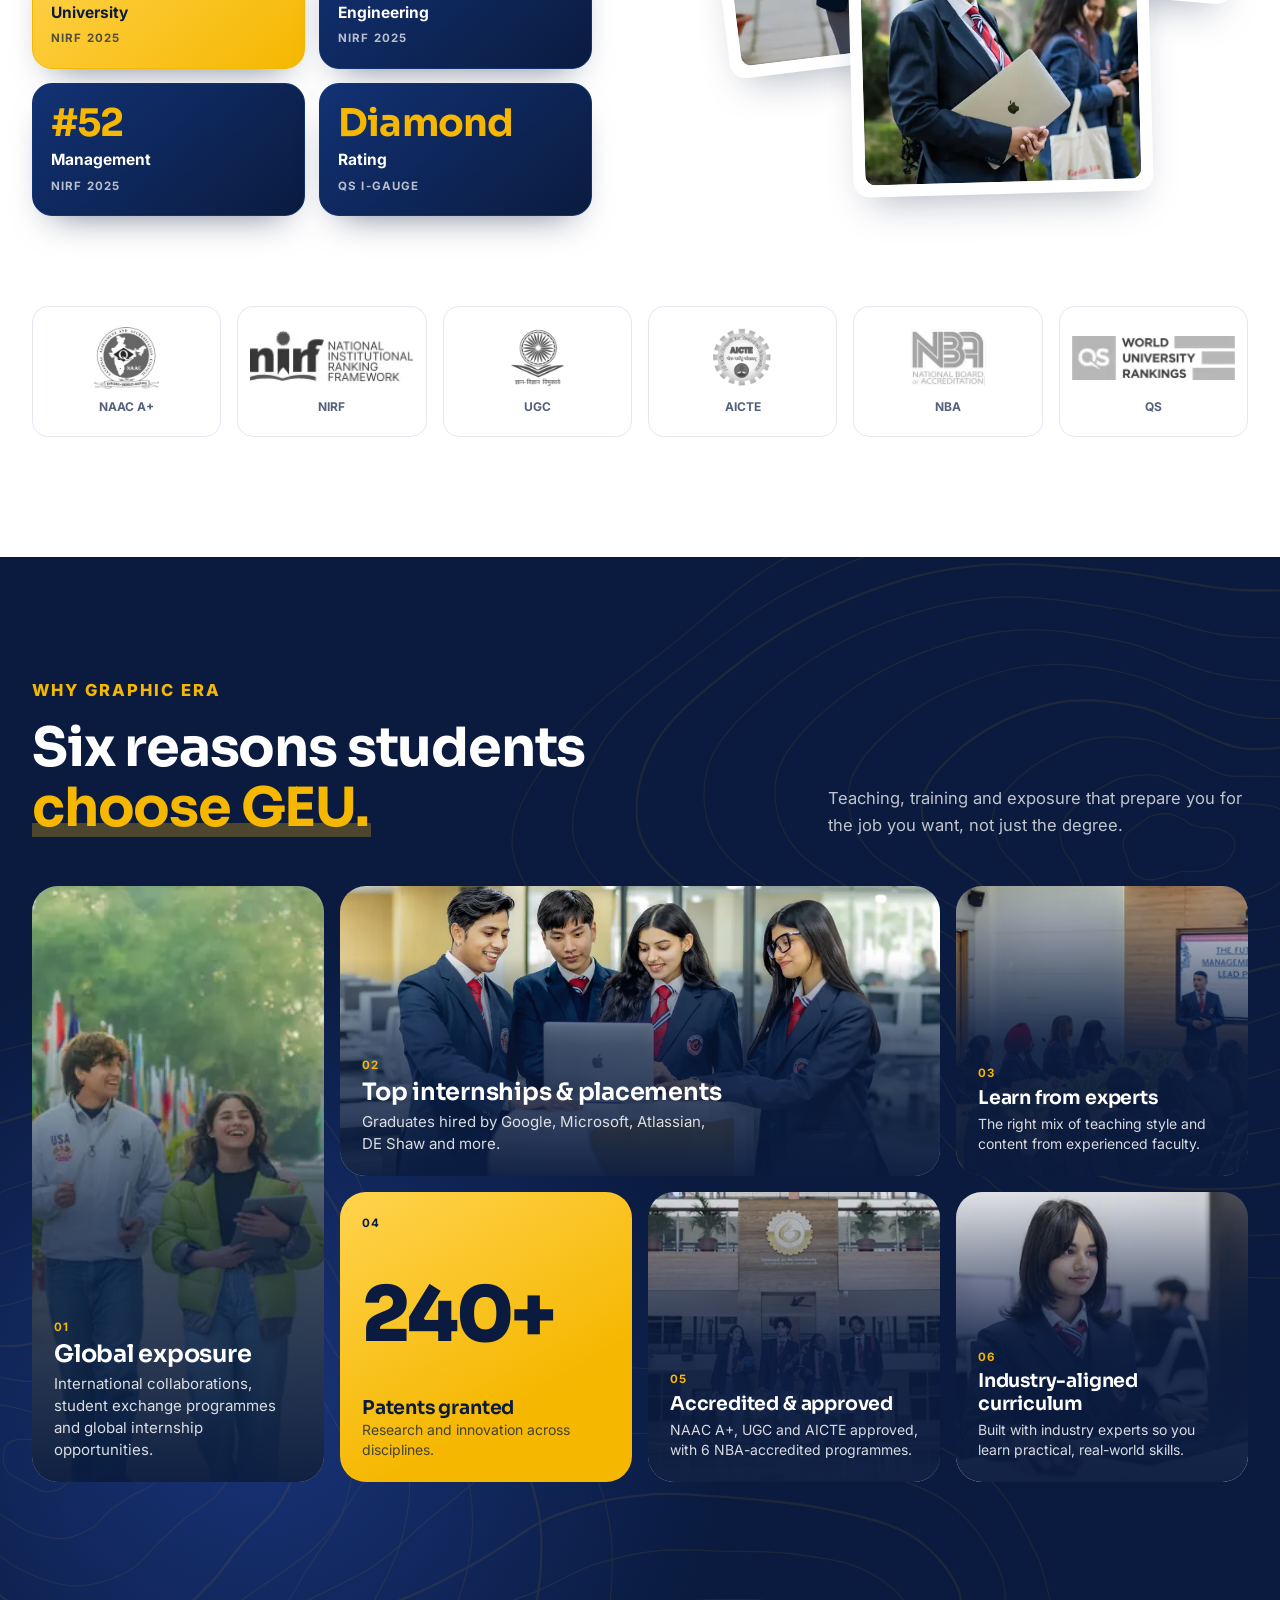
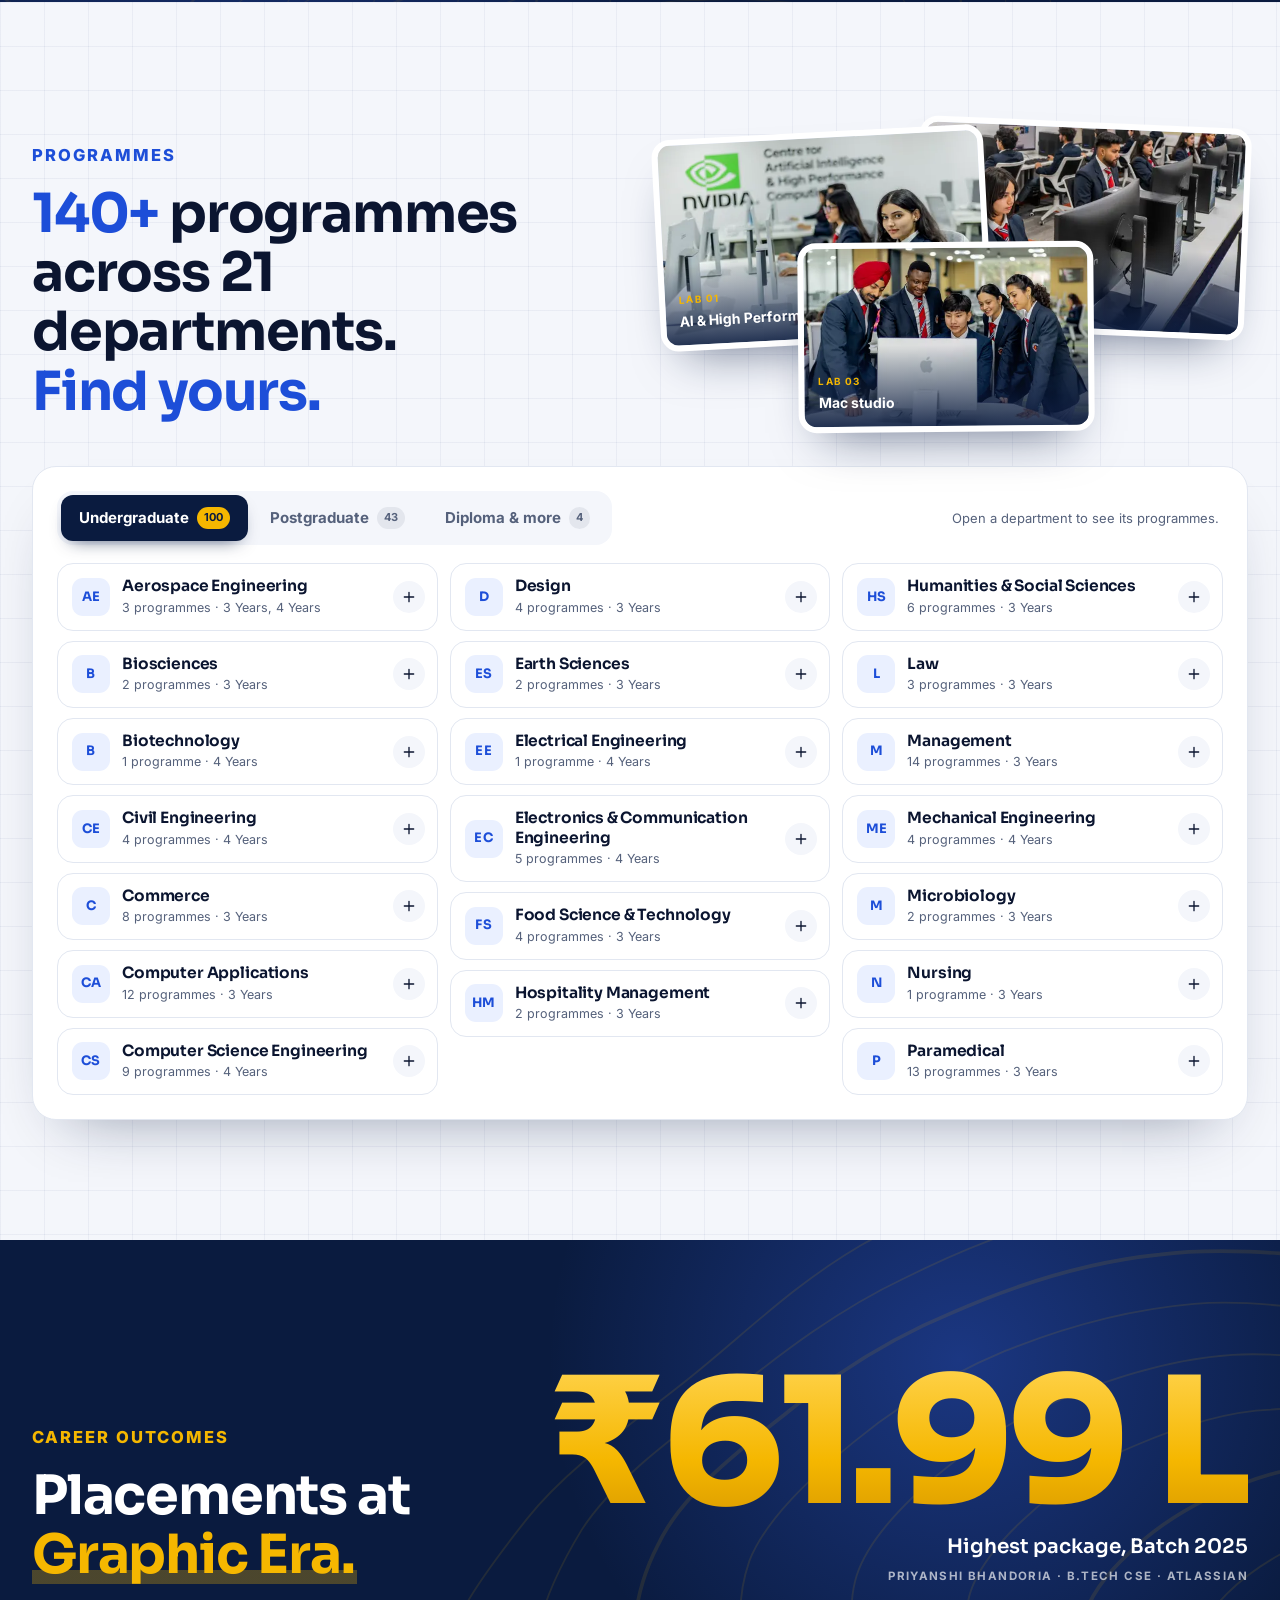
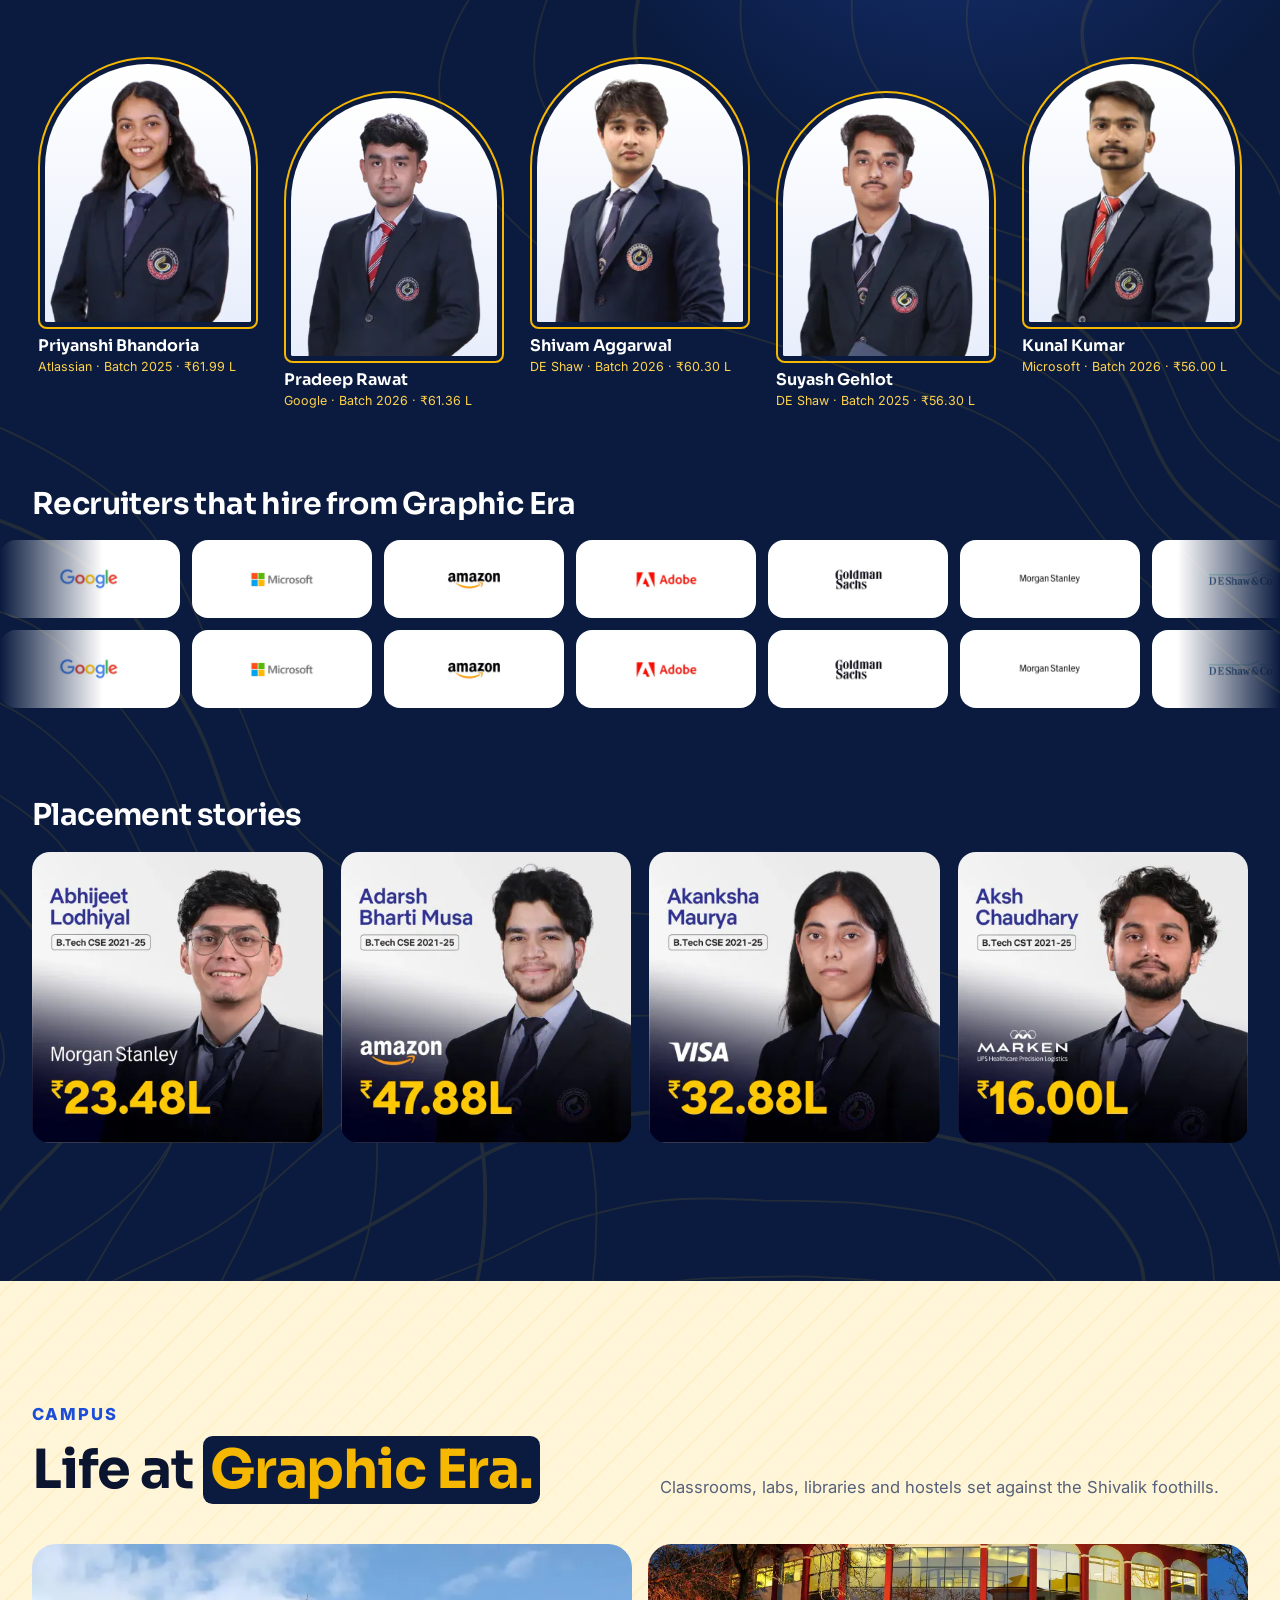
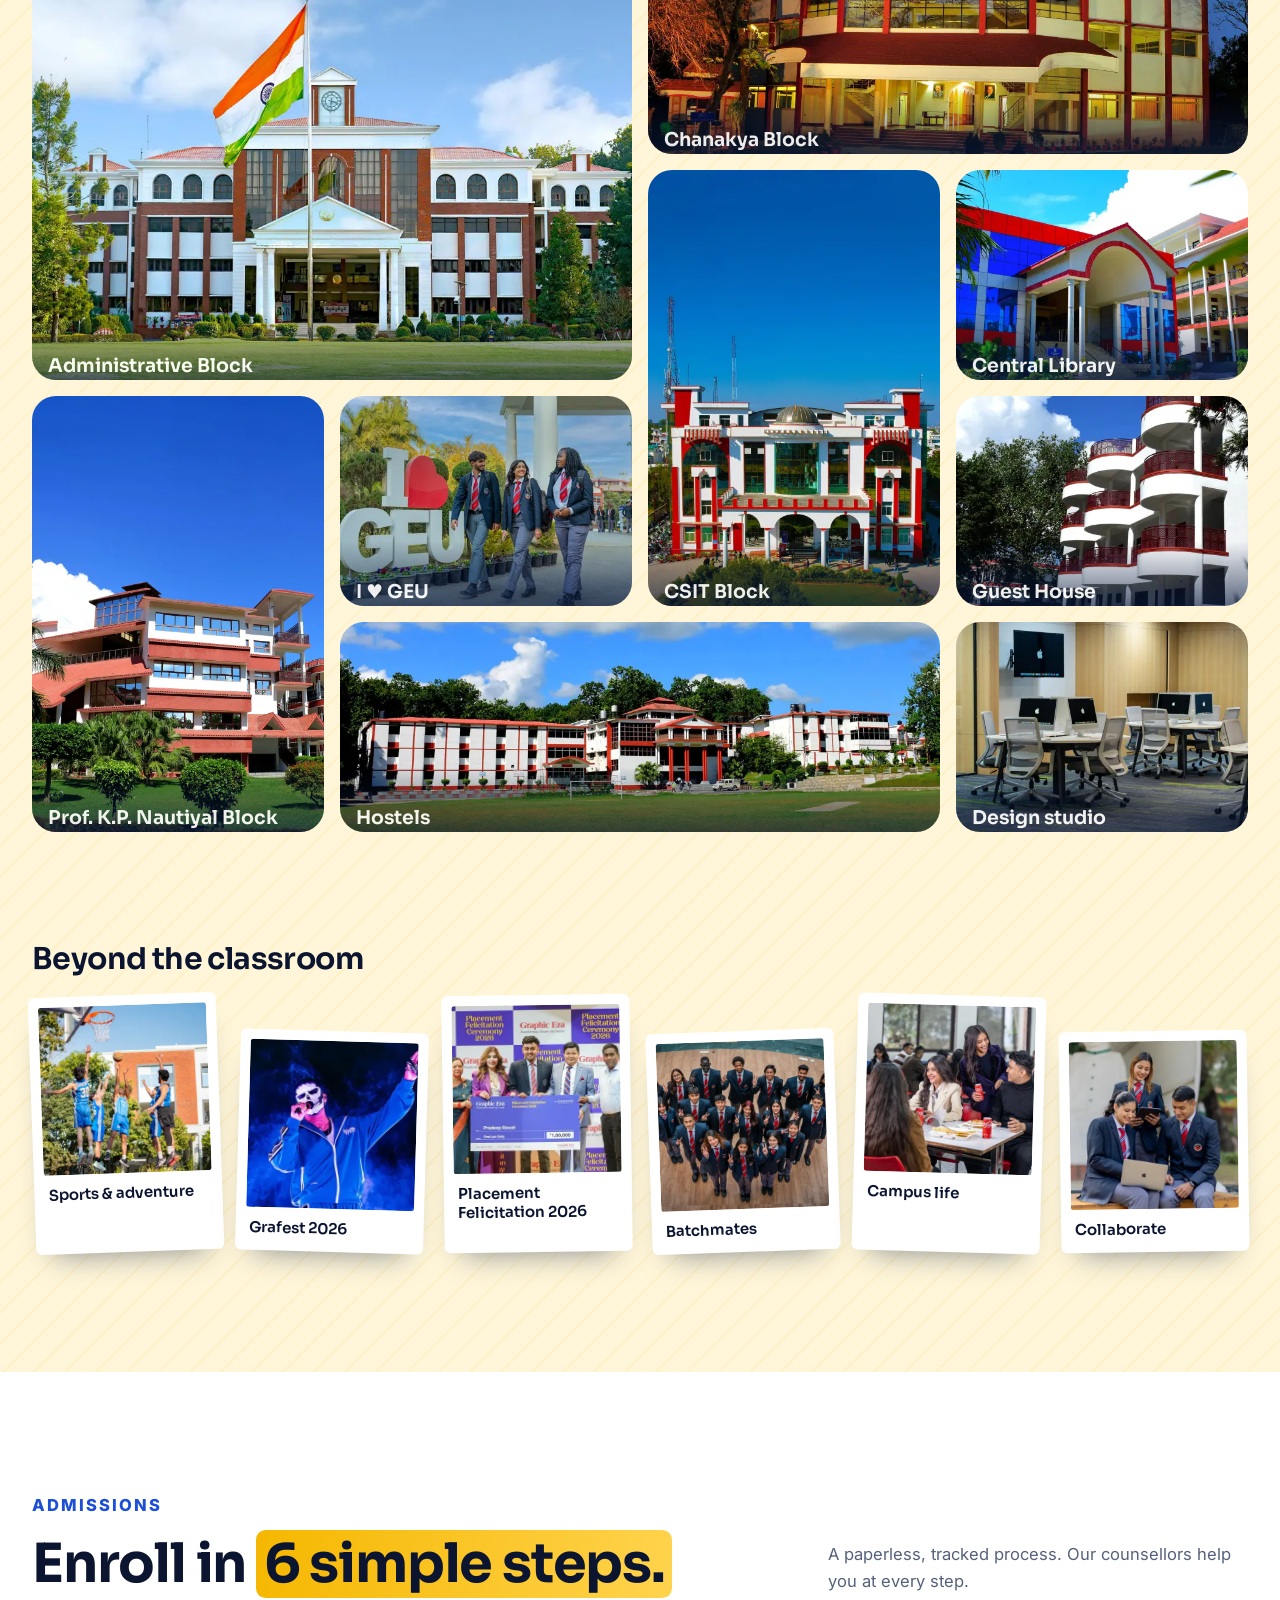
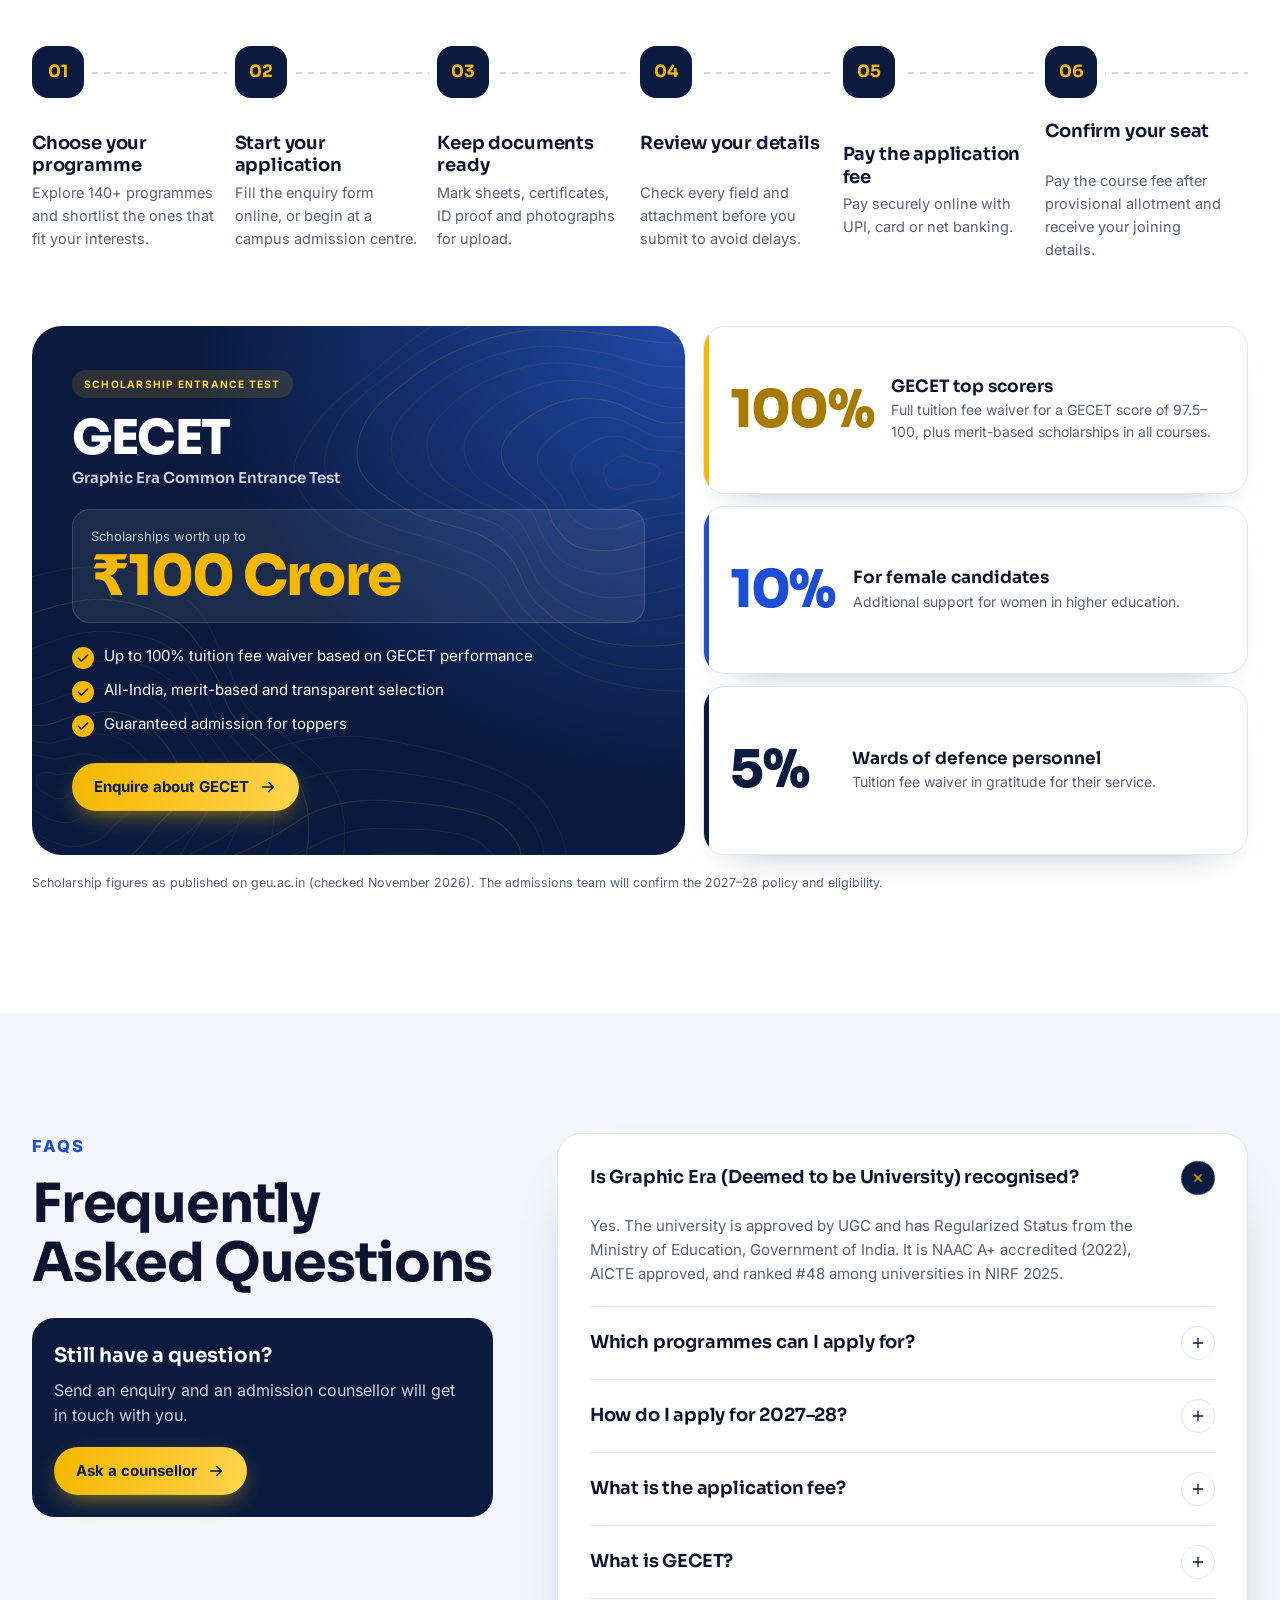
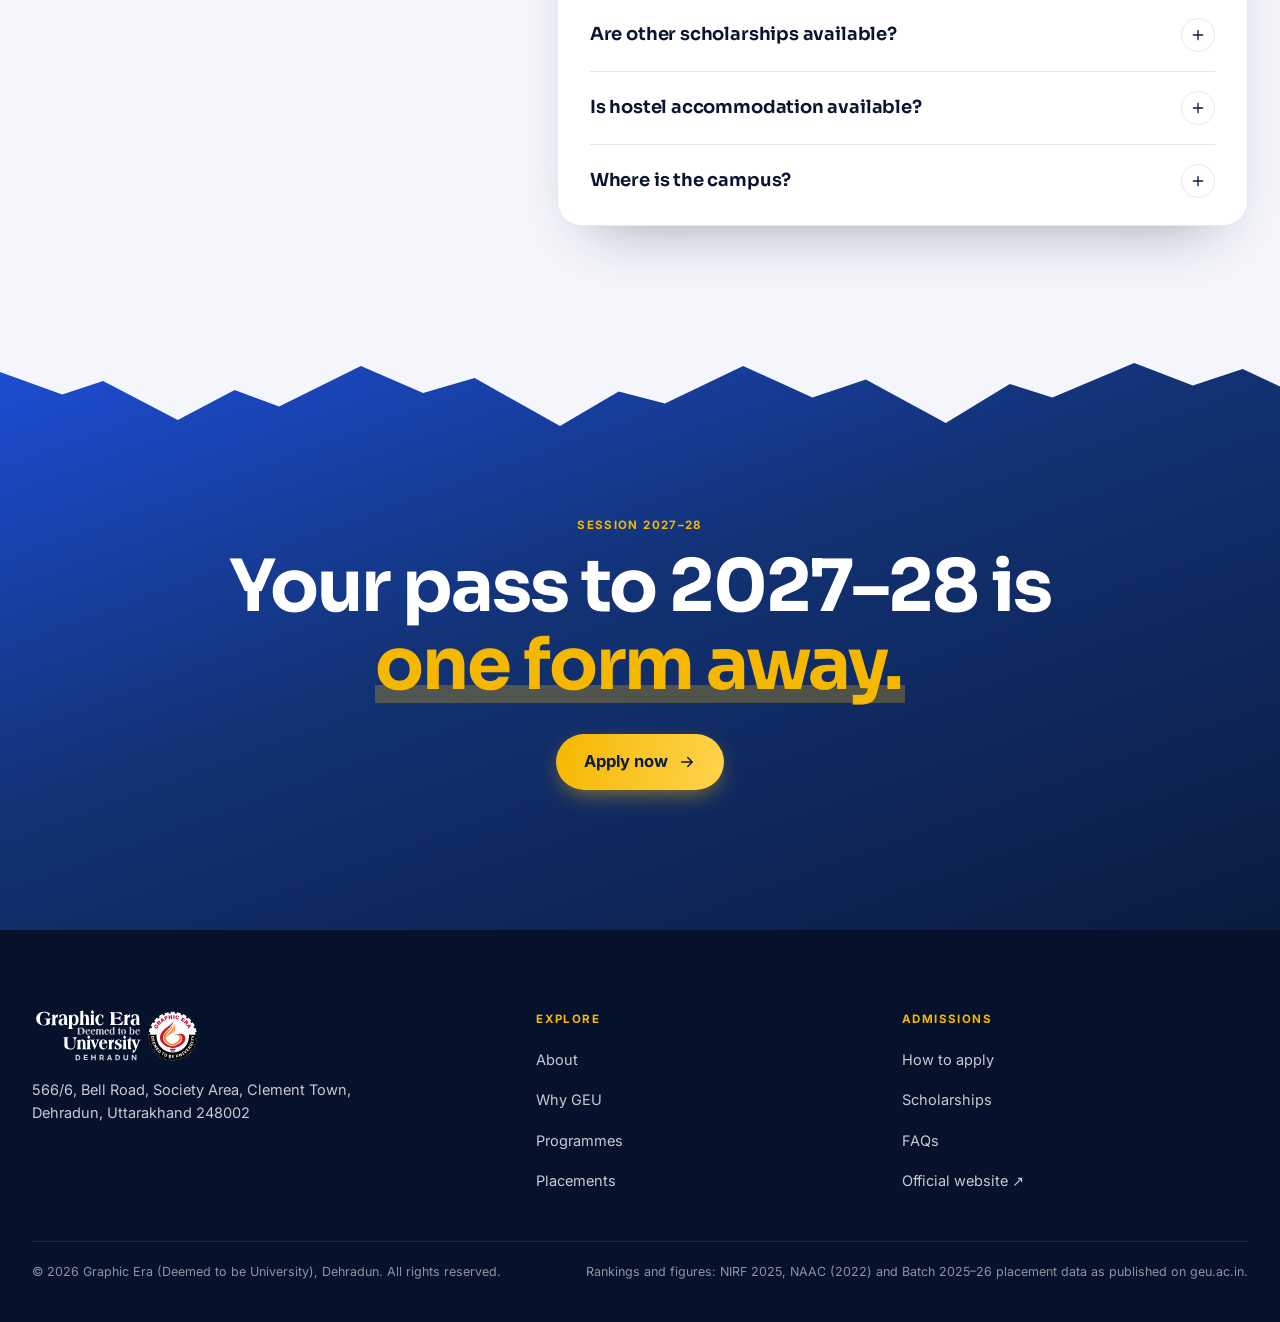
==== commit 2550268d: "S" ====
--- a/index.html
+++ b/index.html
@@ -14,7 +14,7 @@
   <link rel="preload" href="assets/fonts/sora.woff2" as="font" type="font/woff2" crossorigin>
   <link rel="preload" href="assets/fonts/inter.woff2" as="font" type="font/woff2" crossorigin>
   <link rel="preload" as="image" imagesrcset="assets/img/hero/campus-aerial-dehradun-640.webp 640w, assets/img/hero/campus-aerial-dehradun-1024.webp 1024w, assets/img/hero/campus-aerial-dehradun-1600.webp 1600w, assets/img/hero/campus-aerial-dehradun-1920.webp 1920w" imagesizes="100vw" fetchpriority="high">
-  <link rel="stylesheet" href="assets/css/style.css?v=7">
+  <link rel="stylesheet" href="assets/css/style.css?v=8">
   <script type="application/ld+json">{"@context":"https://schema.org","@type":"CollegeOrUniversity","name":"Graphic Era (Deemed to be University)","url":"https://geu.ac.in","address":{"@type":"PostalAddress","streetAddress":"566/6, Bell Road, Society Area, Clement Town","addressLocality":"Dehradun","addressRegion":"Uttarakhand","postalCode":"248002","addressCountry":"IN"}}</script>
 </head>
 <body>
@@ -100,6 +100,14 @@
       </div>
       <!-- NoPaperForms admissions enquiry widget -->
       <div class="hero__slot" id="apply" aria-label="Admissions enquiry form">
+        <div class="hero__form-head">
+          <span class="hero__form-badge">Admissions 2027–28</span>
+          <h2 class="hero__form-title">Start your enquiry</h2>
+          <p class="hero__form-subtitle">An admissions counsellor will call you back.</p>
+          <ul class="hero__form-facts" aria-label="Graphic Era facts">
+            <li>NAAC A+</li><li>NIRF #48</li><li>140+ programmes</li>
+          </ul>
+        </div>
         <div class="npf_wgts" data-height="800px" data-w="92ea1d626be649723be7a933c066ddf8"></div>
       </div>
     </div>
--- a/assets/css/style.css
+++ b/assets/css/style.css
@@ -114,6 +114,16 @@
 .hero__slot{scroll-margin-top:100px;position:relative;z-index:1;width:min(100% - 10px,460px);min-height:800px;margin:28px auto 42px;border-radius:24px;overflow:hidden;color:var(--text);
   background:#fff;
   box-shadow:10px 10px 0 rgba(245,183,0,.92),0 40px 80px -30px rgba(0,0,0,.75)}
+.hero__form-head{position:relative;padding:18px 20px 30px;color:#fff;overflow:hidden;
+  background:repeating-radial-gradient(circle at 108% -12%,transparent 0 13px,rgba(245,183,0,.17) 13px 14px),radial-gradient(90% 130% at 0% 0%,rgba(59,107,255,.42),transparent 62%),linear-gradient(135deg,#123274 0%,#0A1B3F 100%)}
+.hero__form-head::after{content:"";position:absolute;left:0;right:0;bottom:-1px;height:16px;background:#fff;clip-path:polygon(0 100%,0 62%,5% 34%,10% 58%,17% 12%,25% 52%,32% 28%,40% 64%,48% 16%,56% 56%,63% 30%,71% 66%,79% 22%,87% 58%,93% 36%,100% 62%,100% 100%)}
+.hero__form-badge{display:inline-block;margin-bottom:8px;padding:3px 10px;border-radius:999px;background:rgba(245,183,0,.16);border:1px solid rgba(245,183,0,.4);font-size:10.5px;font-weight:700;letter-spacing:.12em;text-transform:uppercase;color:#FFD34D}
+.hero__form-title{margin:0 0 2px;font-family:var(--display);font-size:22px;line-height:1.2;font-weight:700;letter-spacing:-.02em;color:#fff}
+.hero__form-subtitle{margin:0;font-size:13px;line-height:1.45;color:rgba(255,255,255,.74)}
+.hero__form-facts{display:flex;flex-wrap:wrap;gap:6px;margin:10px 0 0;padding:0;list-style:none}
+.hero__form-facts li{display:inline-flex;align-items:center;gap:6px;padding:3px 10px;border-radius:999px;background:rgba(255,255,255,.1);border:1px solid rgba(255,255,255,.16);font-size:11.5px;font-weight:600;line-height:1.5;color:rgba(255,255,255,.9)}
+.hero__form-facts li::before{content:"";width:6px;height:6px;border-radius:50%;background:#F5B700}
+@media (max-width:540px){.hero__form-head{padding:16px 16px 28px}.hero__form-title{font-size:20px}}
 
 /* ridge divider */
 .ridge{position:absolute;left:0;width:100%;height:56px;fill:#fff;pointer-events:none}
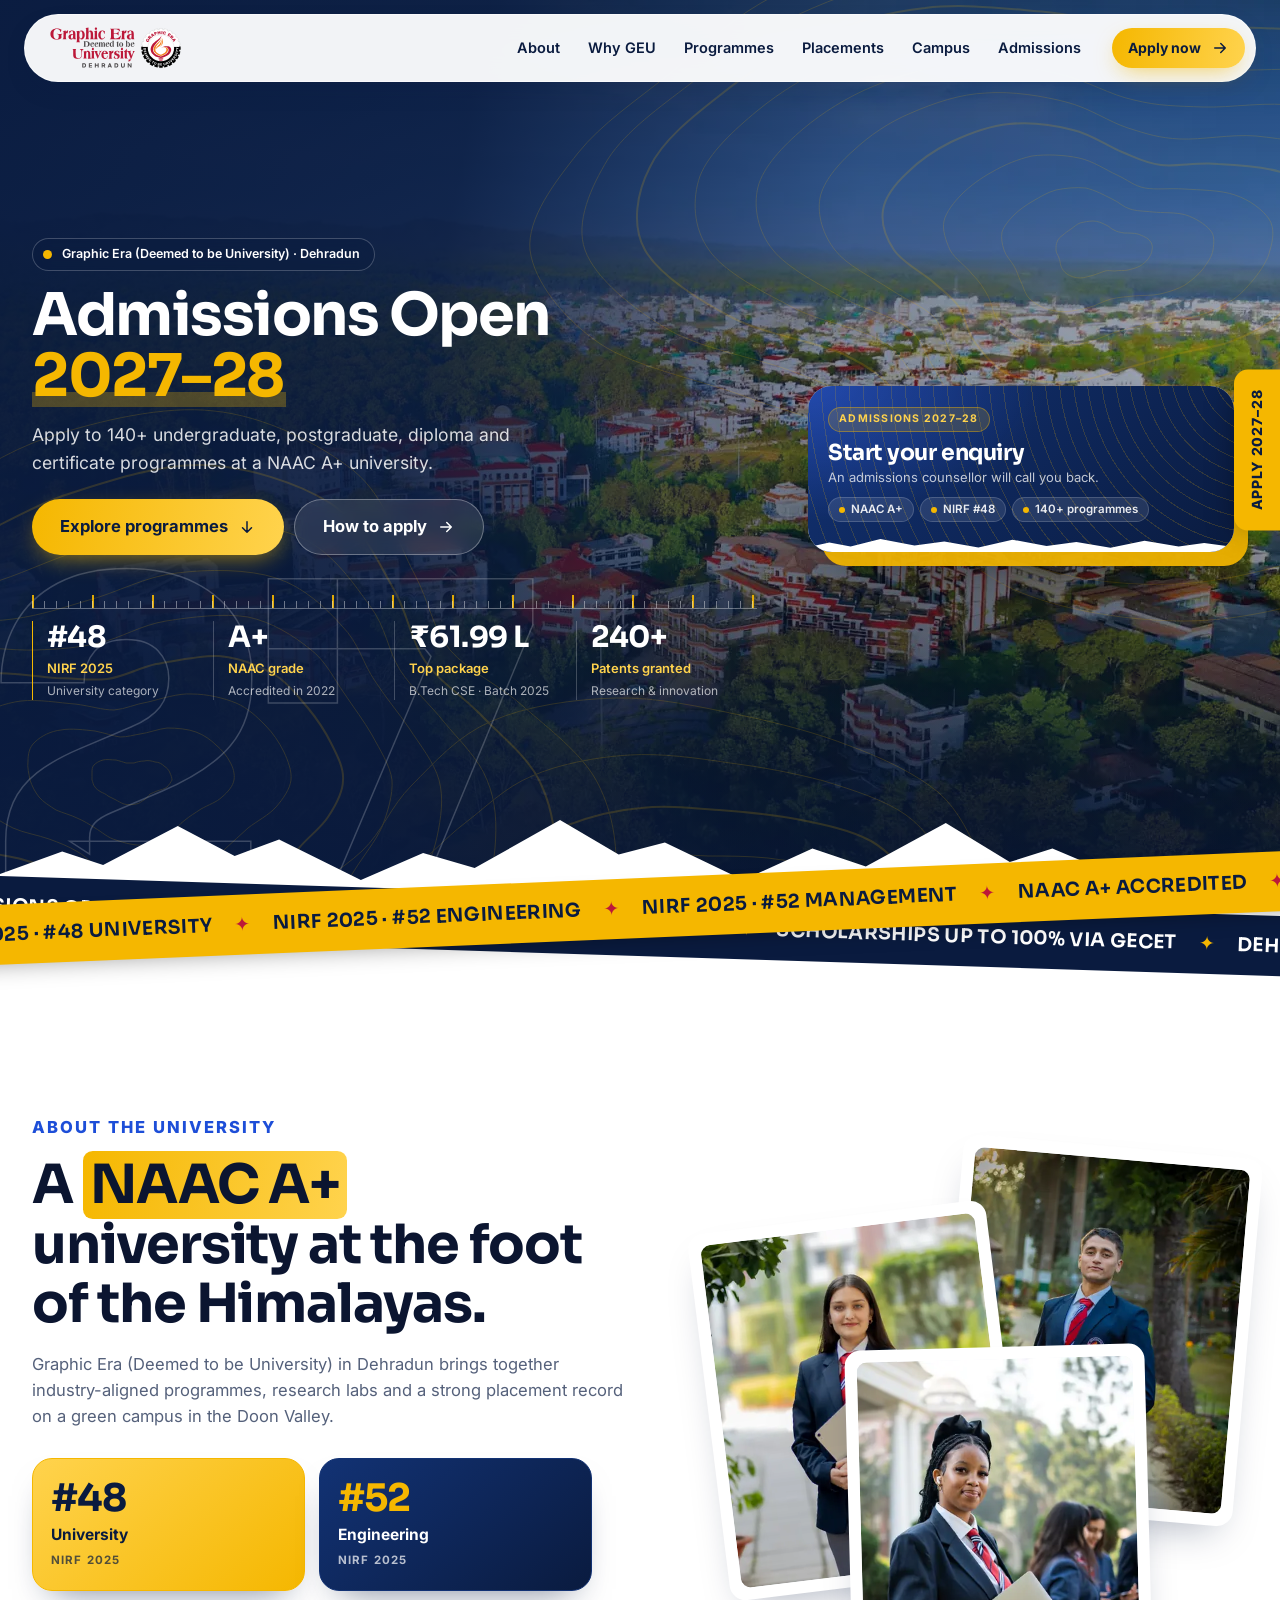
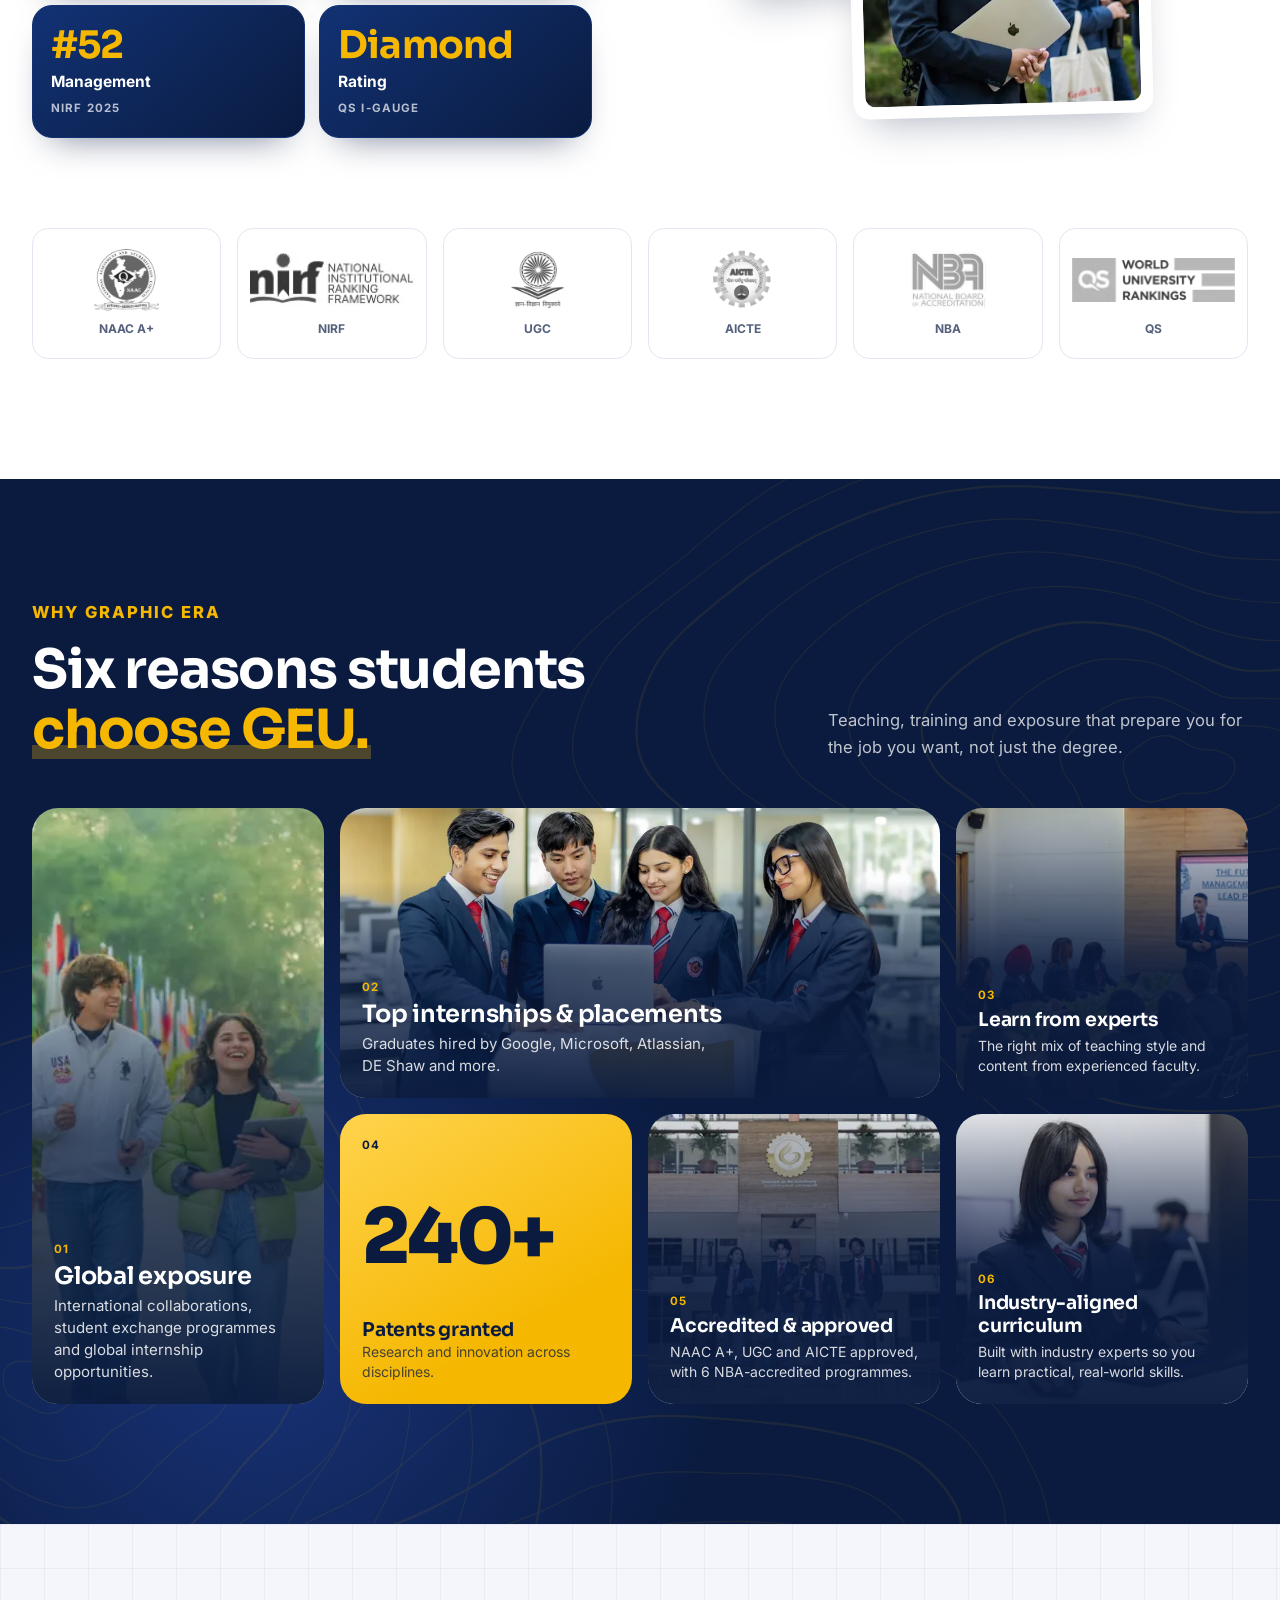
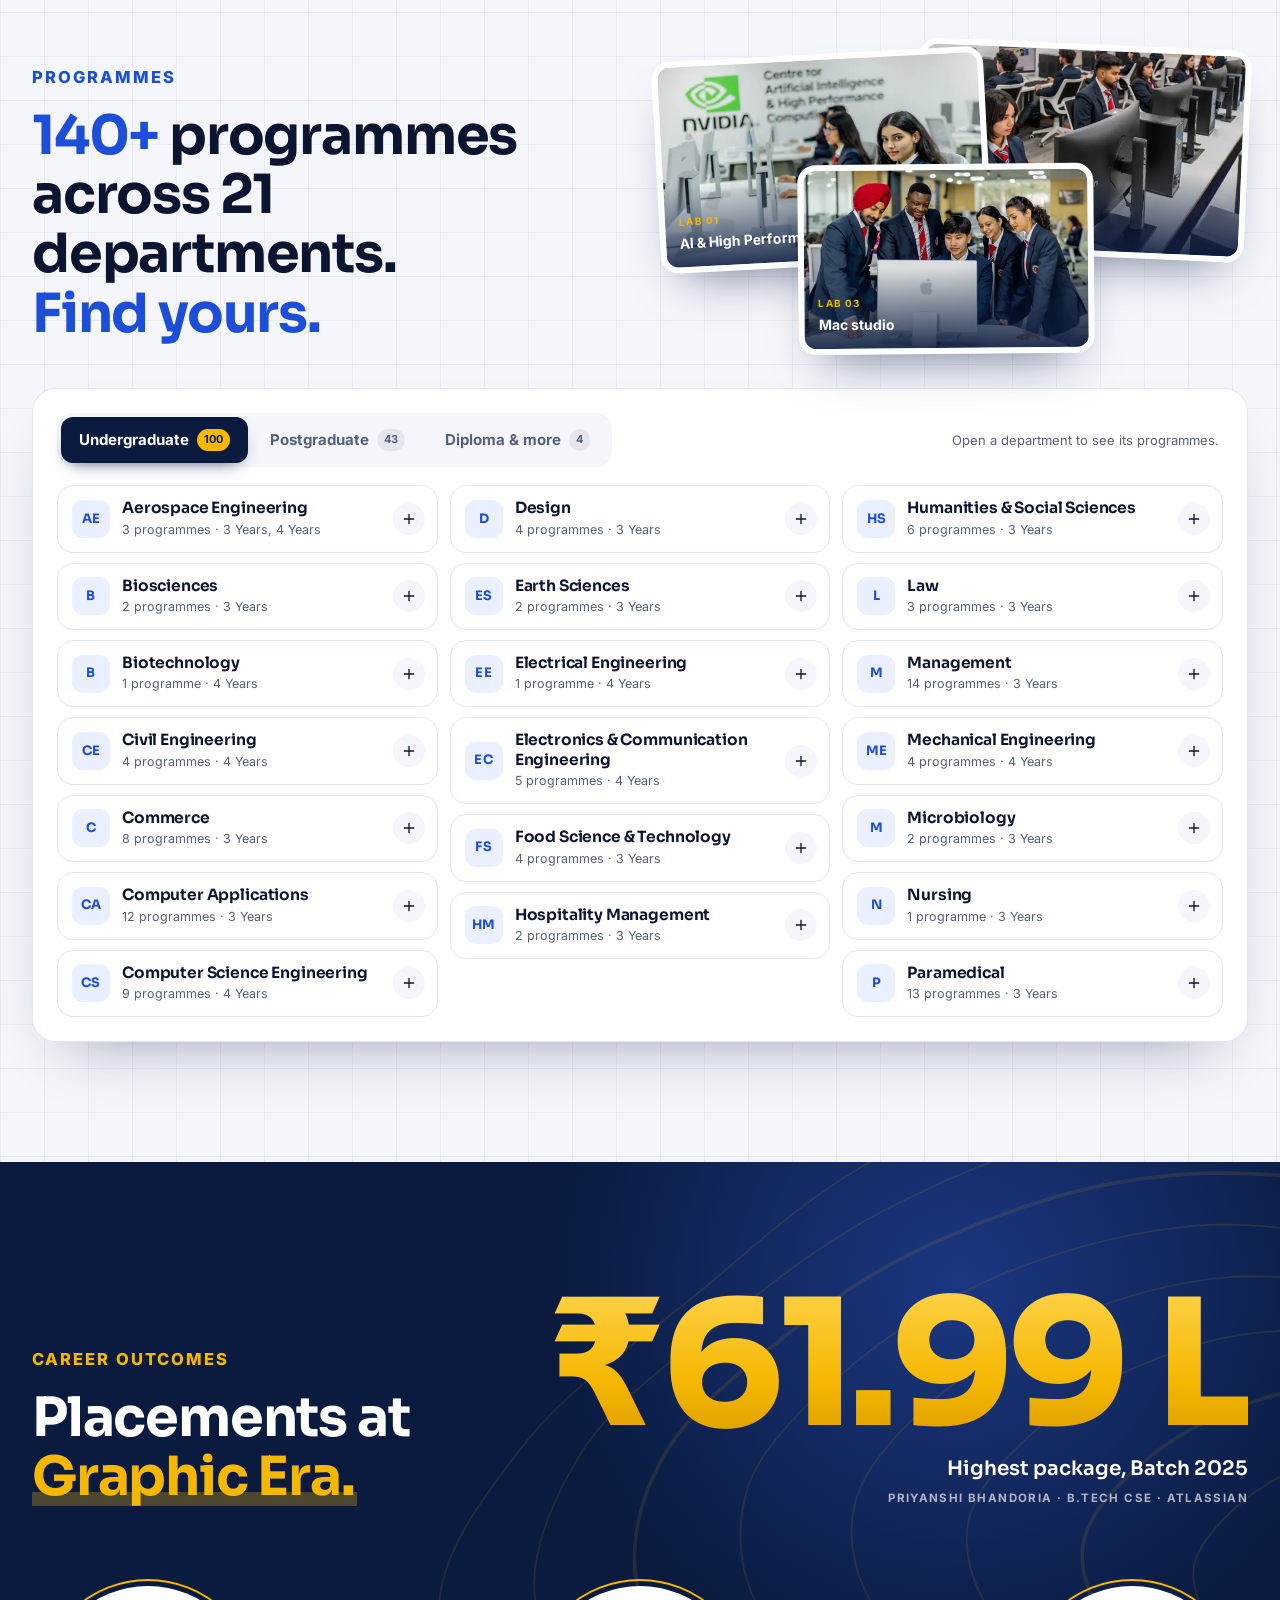
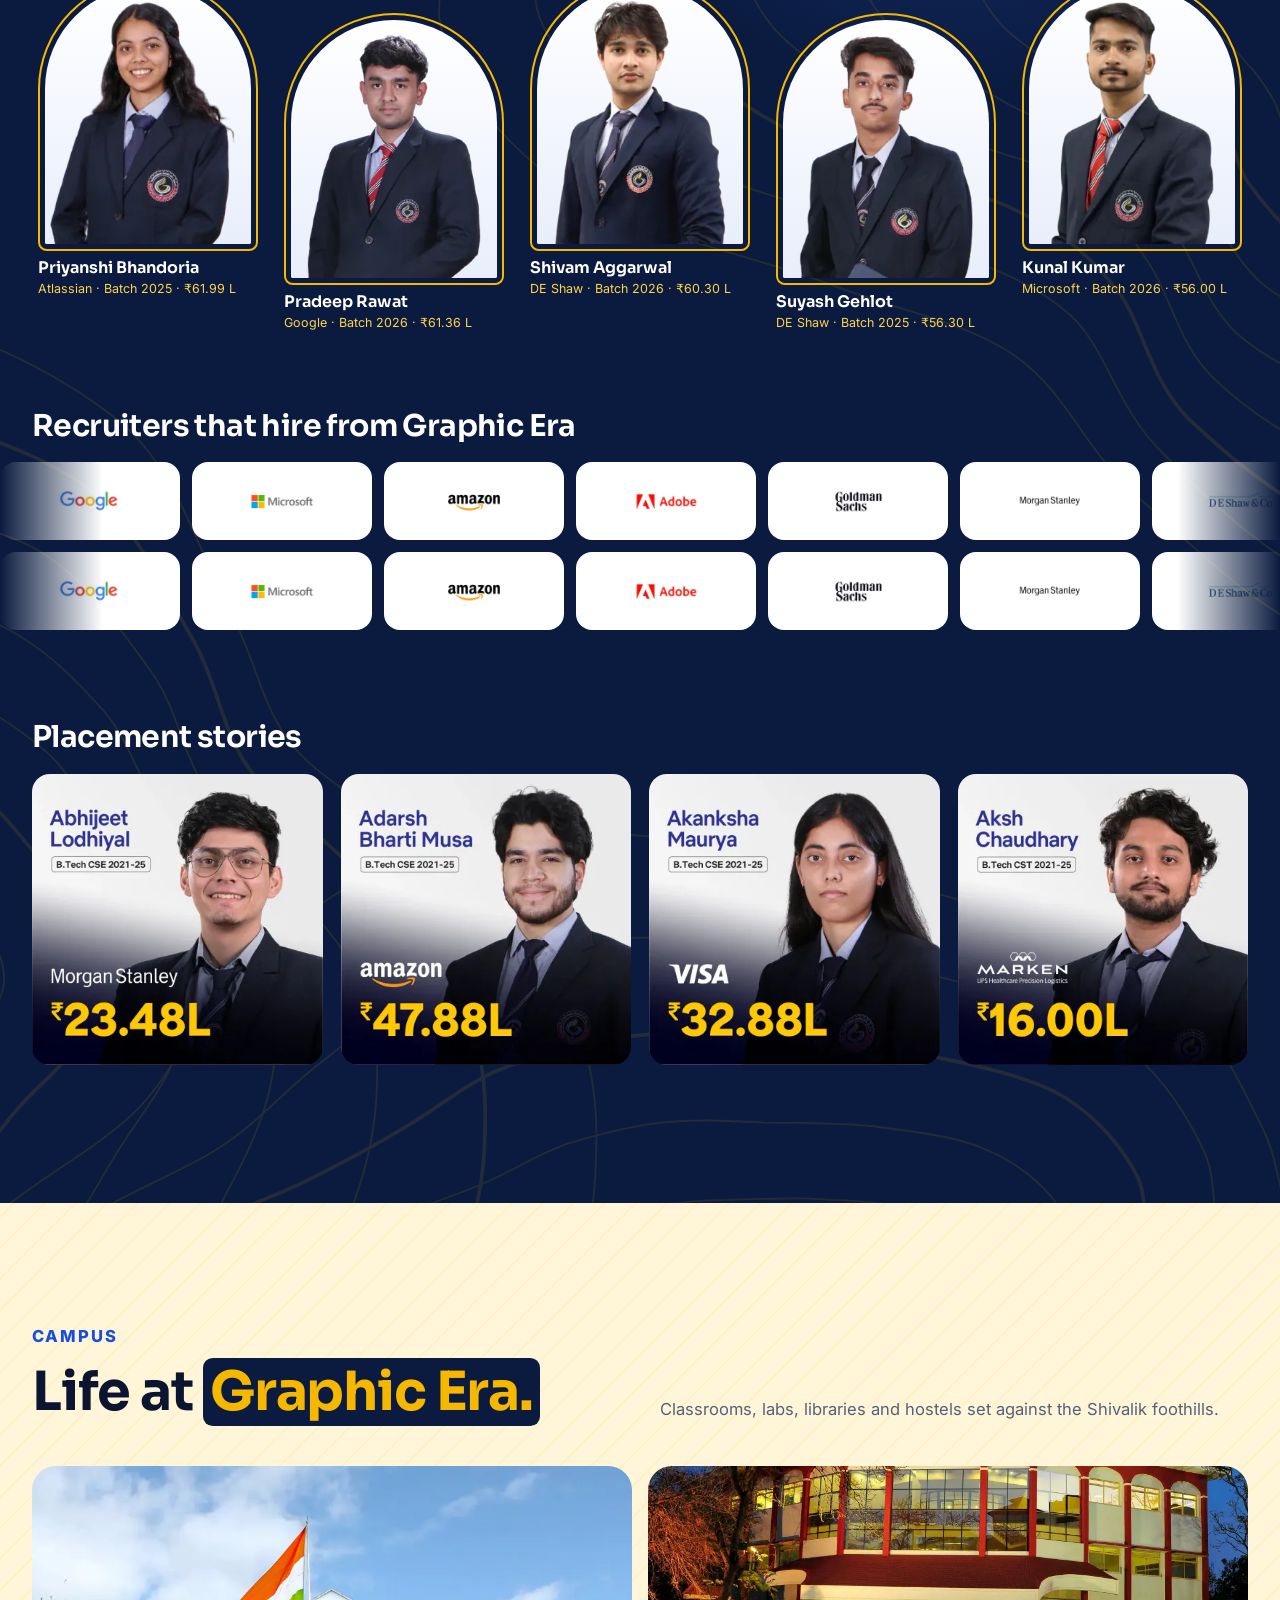
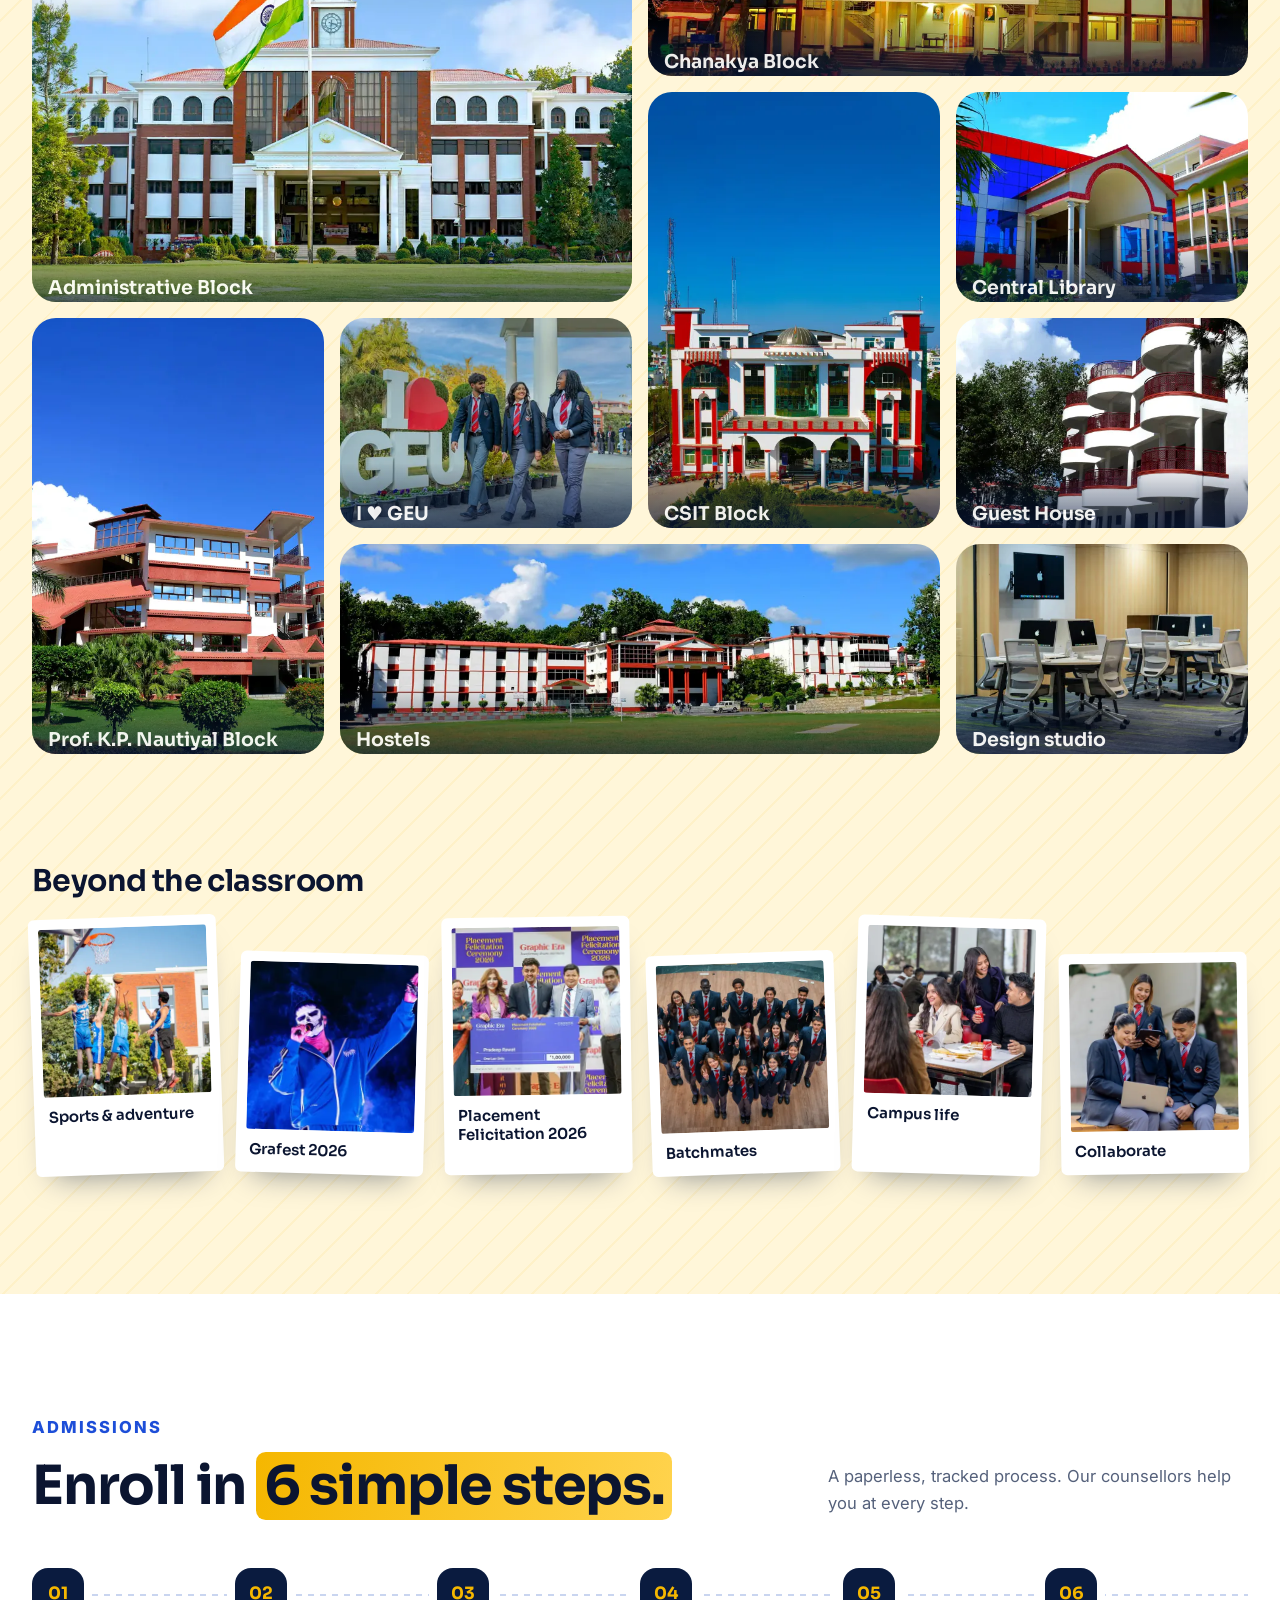
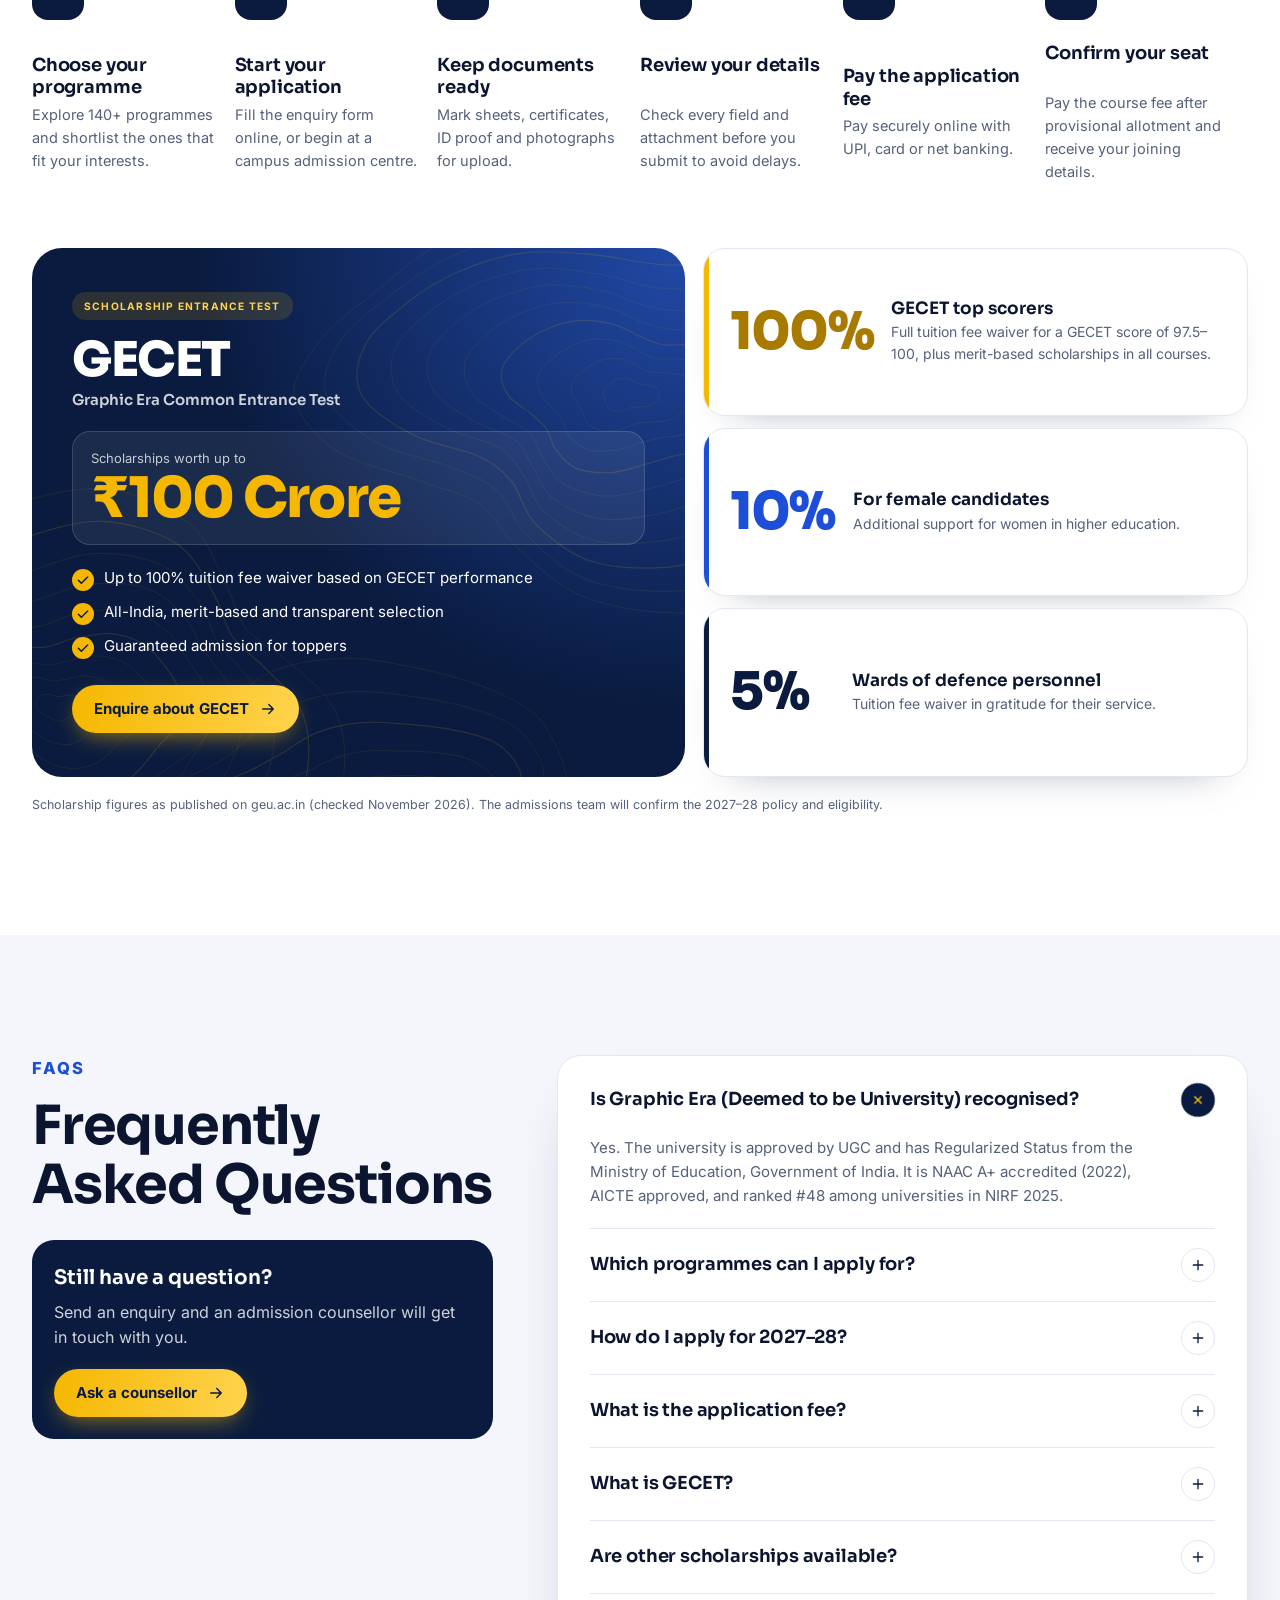
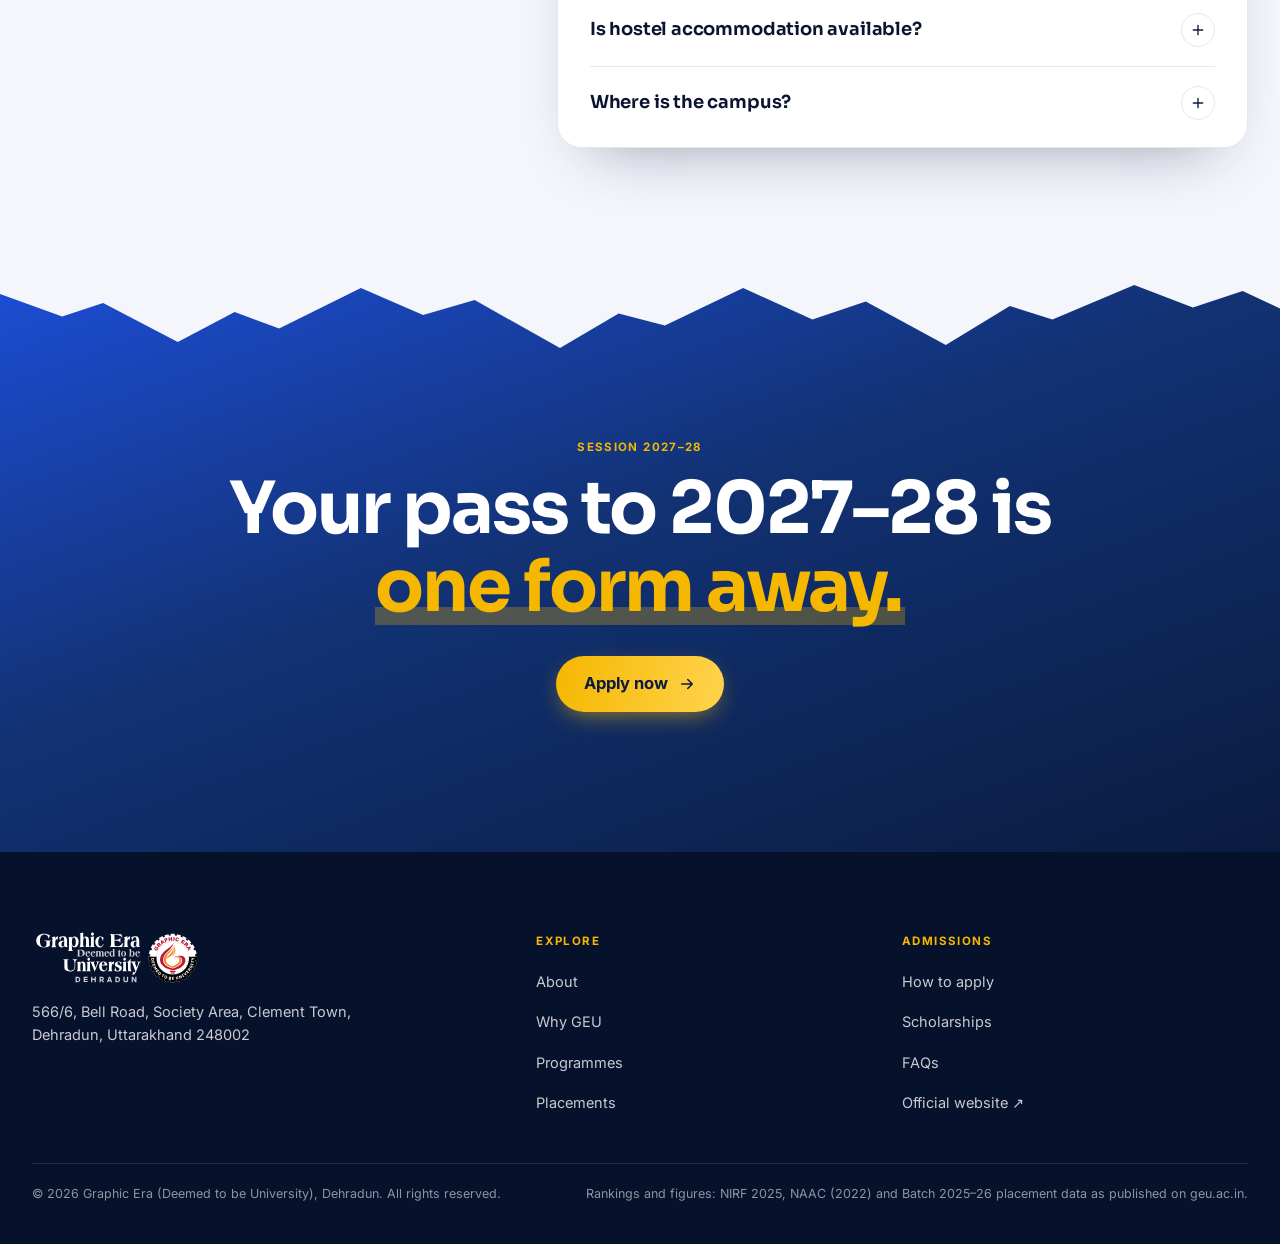
==== commit fa1134b1: "mn" ====
--- a/index.html
+++ b/index.html
@@ -14,7 +14,7 @@
   <link rel="preload" href="assets/fonts/sora.woff2" as="font" type="font/woff2" crossorigin>
   <link rel="preload" href="assets/fonts/inter.woff2" as="font" type="font/woff2" crossorigin>
   <link rel="preload" as="image" imagesrcset="assets/img/hero/campus-aerial-dehradun-640.webp 640w, assets/img/hero/campus-aerial-dehradun-1024.webp 1024w, assets/img/hero/campus-aerial-dehradun-1600.webp 1600w, assets/img/hero/campus-aerial-dehradun-1920.webp 1920w" imagesizes="100vw" fetchpriority="high">
-  <link rel="stylesheet" href="assets/css/style.css?v=8">
+  <link rel="stylesheet" href="assets/css/style.css?v=9">
   <script type="application/ld+json">{"@context":"https://schema.org","@type":"CollegeOrUniversity","name":"Graphic Era (Deemed to be University)","url":"https://geu.ac.in","address":{"@type":"PostalAddress","streetAddress":"566/6, Bell Road, Society Area, Clement Town","addressLocality":"Dehradun","addressRegion":"Uttarakhand","postalCode":"248002","addressCountry":"IN"}}</script>
 </head>
 <body>
@@ -108,7 +108,7 @@
             <li>NAAC A+</li><li>NIRF #48</li><li>140+ programmes</li>
           </ul>
         </div>
-        <div class="npf_wgts" data-height="800px" data-w="92ea1d626be649723be7a933c066ddf8"></div>
+        <div class="npf_wgts" data-height="500px" data-w="92ea1d626be649723be7a933c066ddf8"></div>
       </div>
     </div>
     <svg class="ridge ridge--hero" aria-hidden="true"><use href="#ridge"/></svg>
--- a/assets/css/style.css
+++ b/assets/css/style.css
@@ -111,7 +111,7 @@
 .alt__note{font-size:12px;color:rgba(255,255,255,.66)}
 
 /* NoPaperForms enquiry widget card */
-.hero__slot{scroll-margin-top:100px;position:relative;z-index:1;width:min(100% - 10px,460px);min-height:800px;margin:28px auto 42px;border-radius:24px;overflow:hidden;color:var(--text);
+.hero__slot{scroll-margin-top:100px;position:relative;z-index:1;width:min(100% - 10px,460px);margin:28px auto 42px;border-radius:24px;overflow:hidden;color:var(--text);
   background:#fff;
   box-shadow:10px 10px 0 rgba(245,183,0,.92),0 40px 80px -30px rgba(0,0,0,.75)}
 .hero__form-head{position:relative;padding:18px 20px 30px;color:#fff;overflow:hidden;
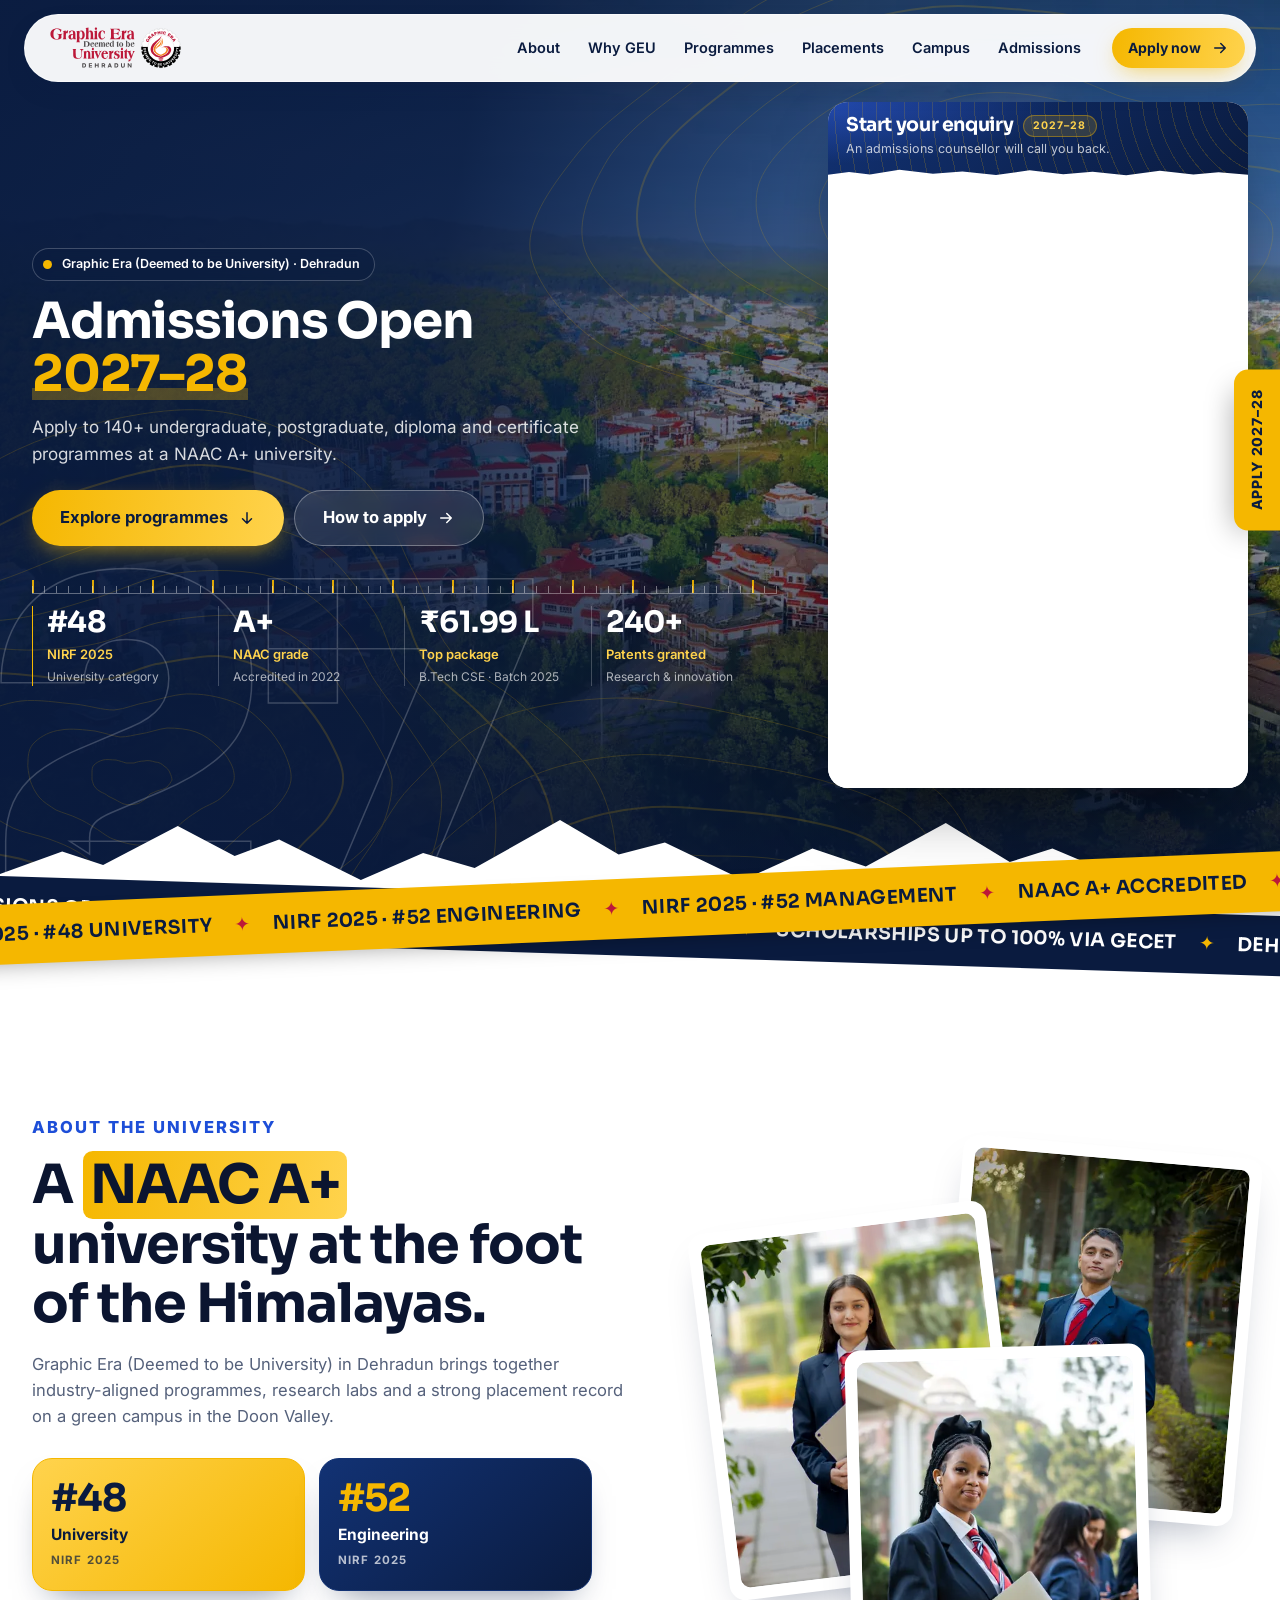
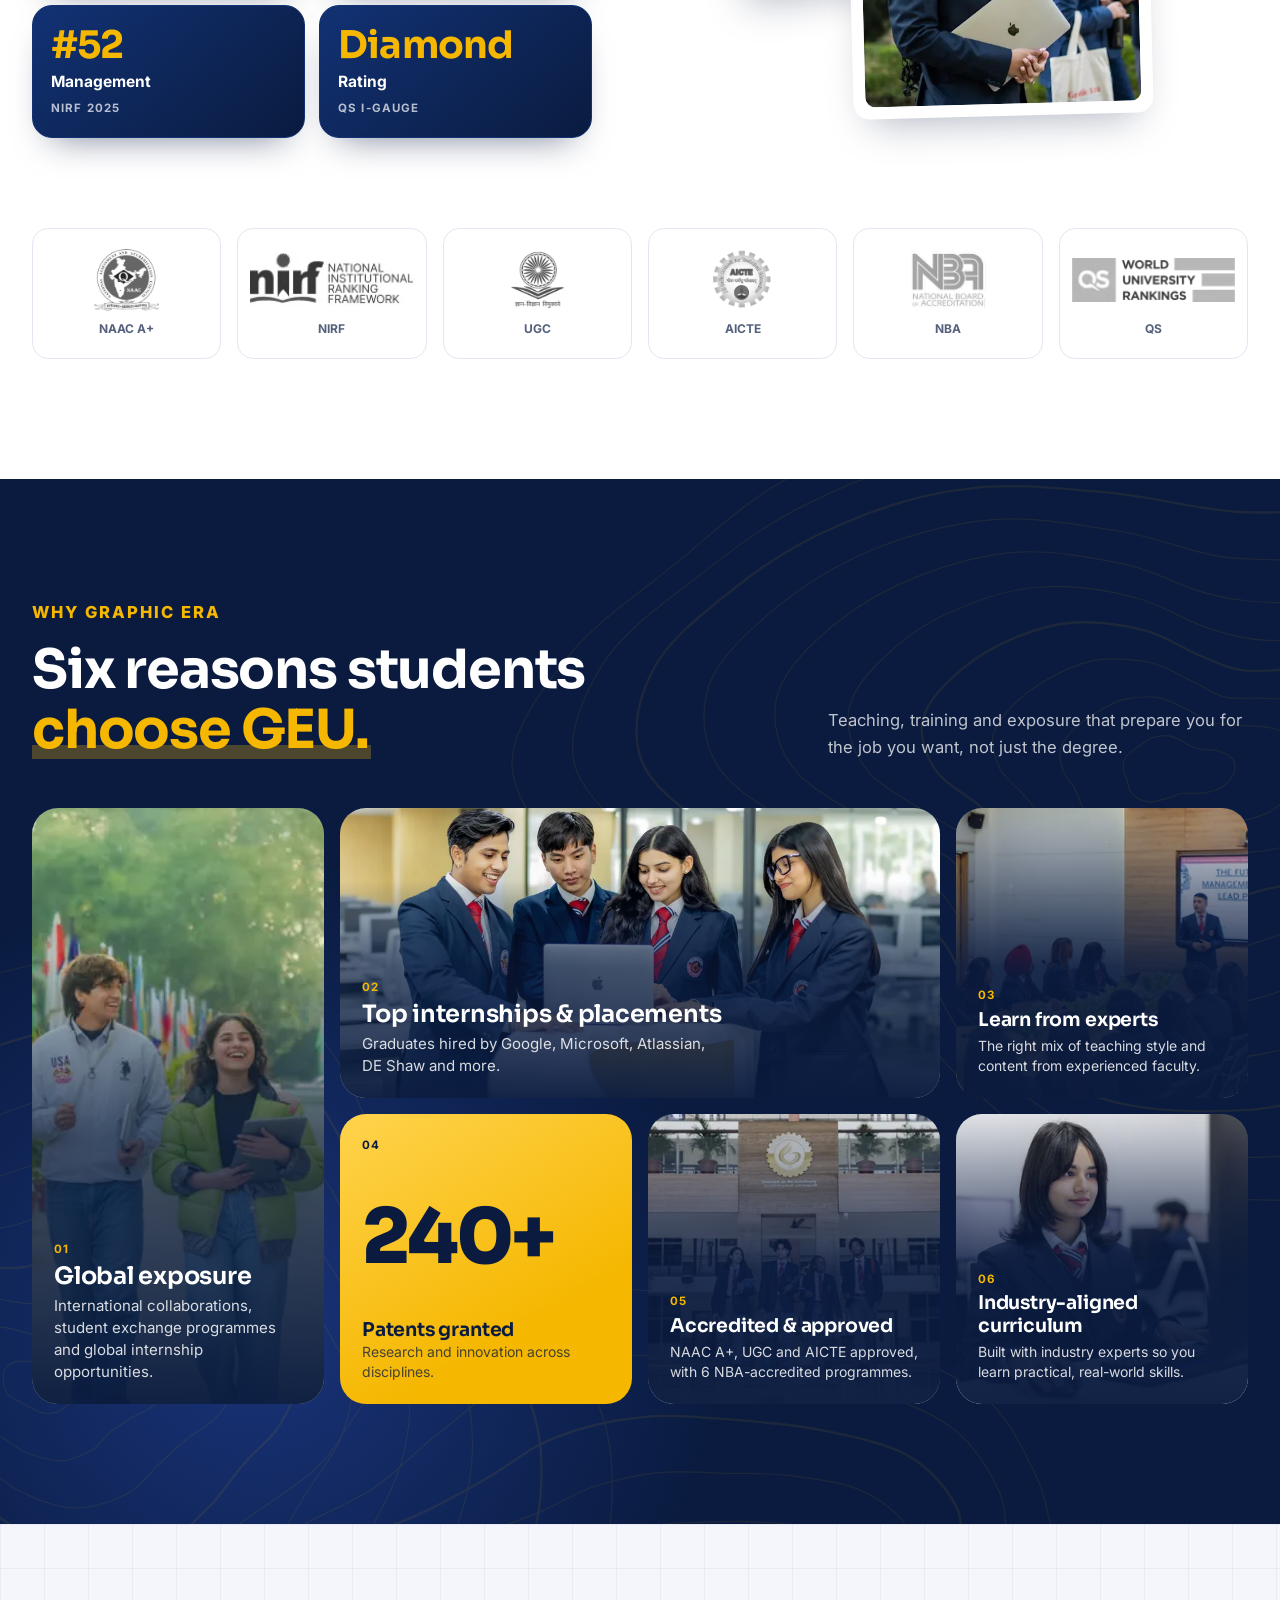
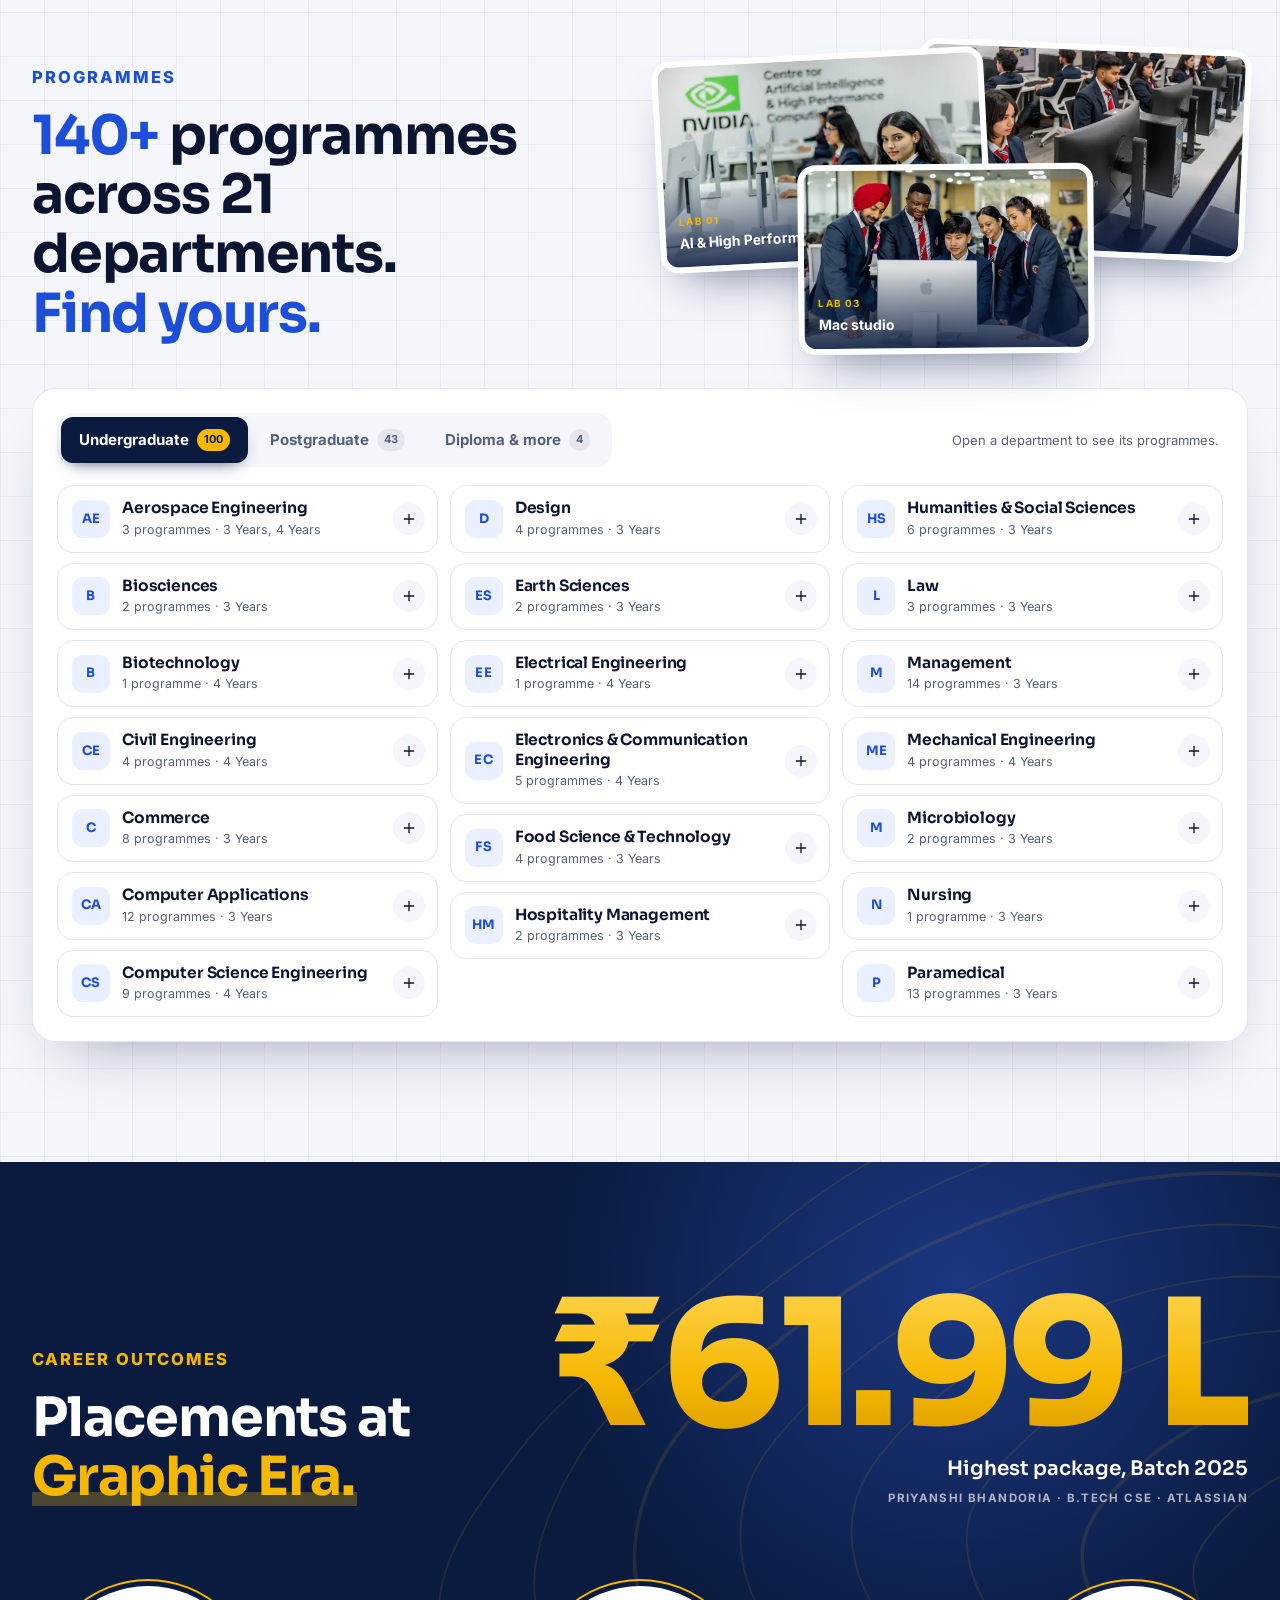
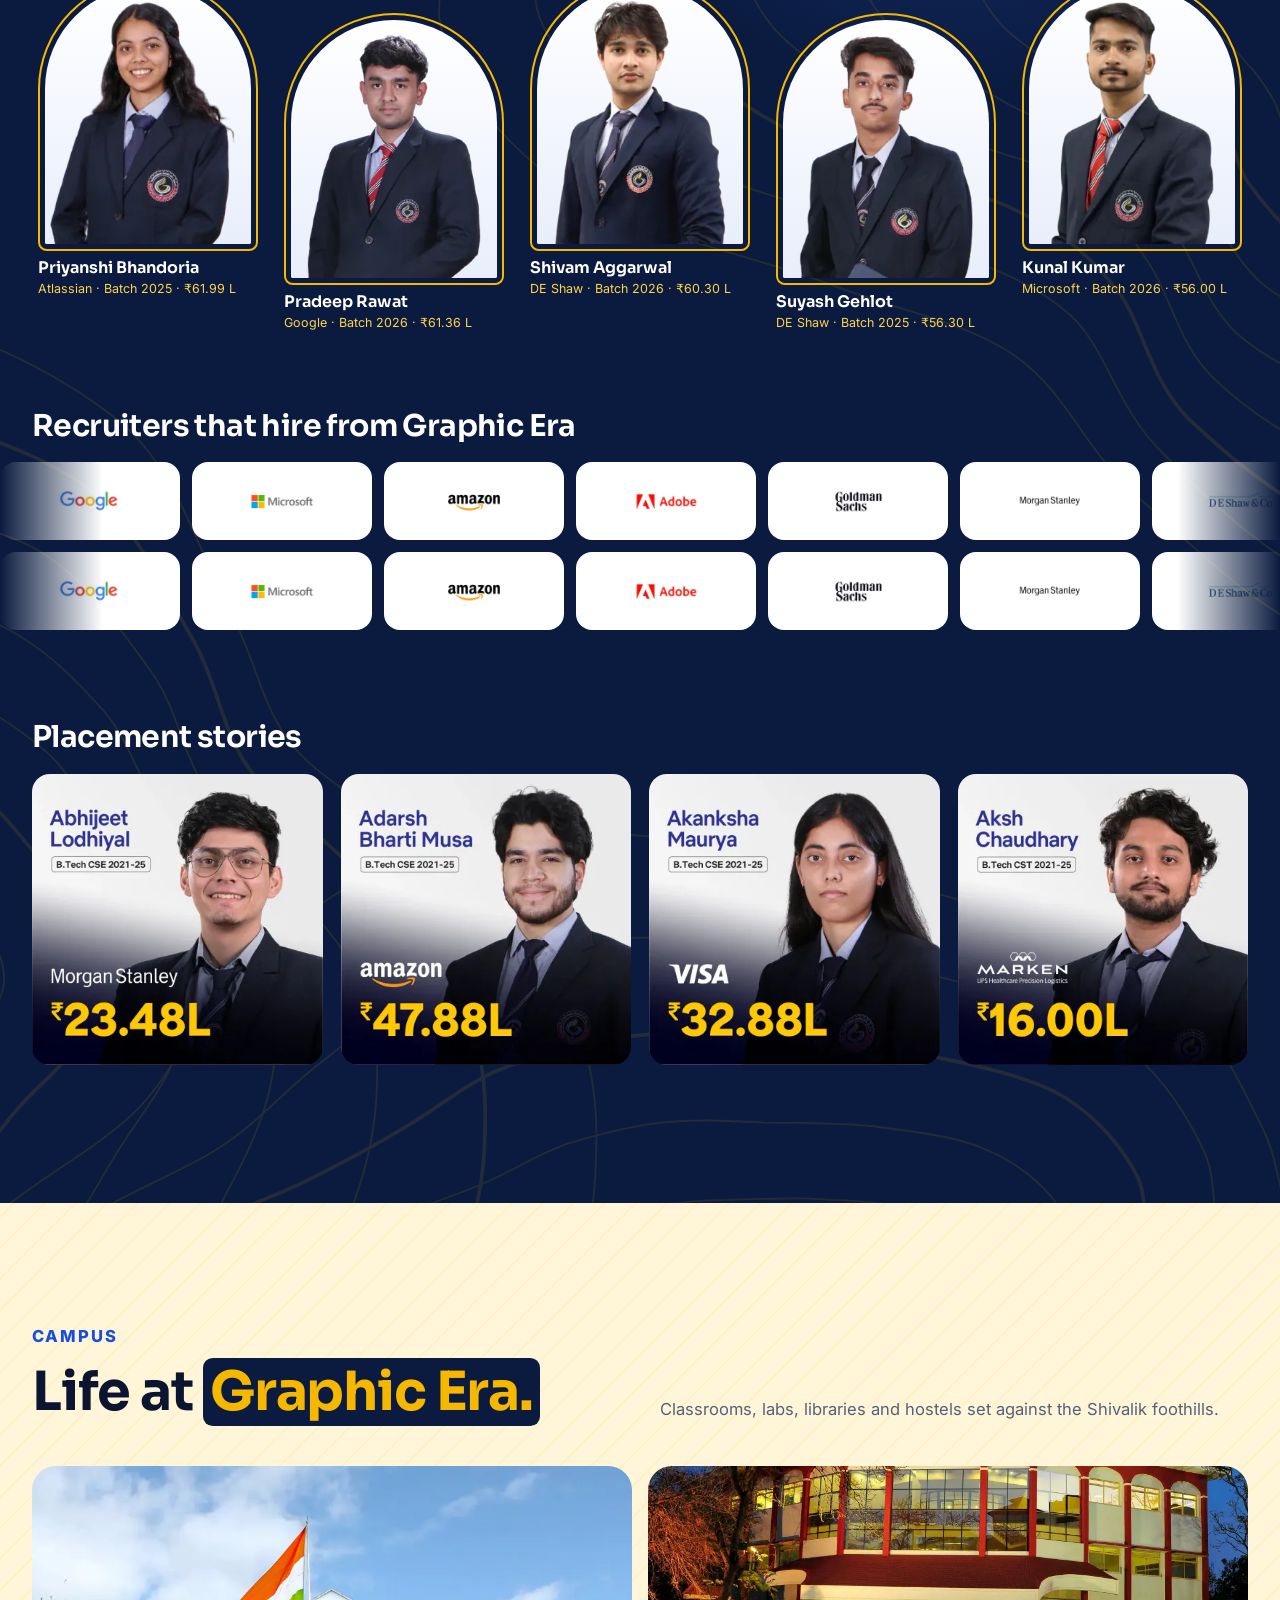
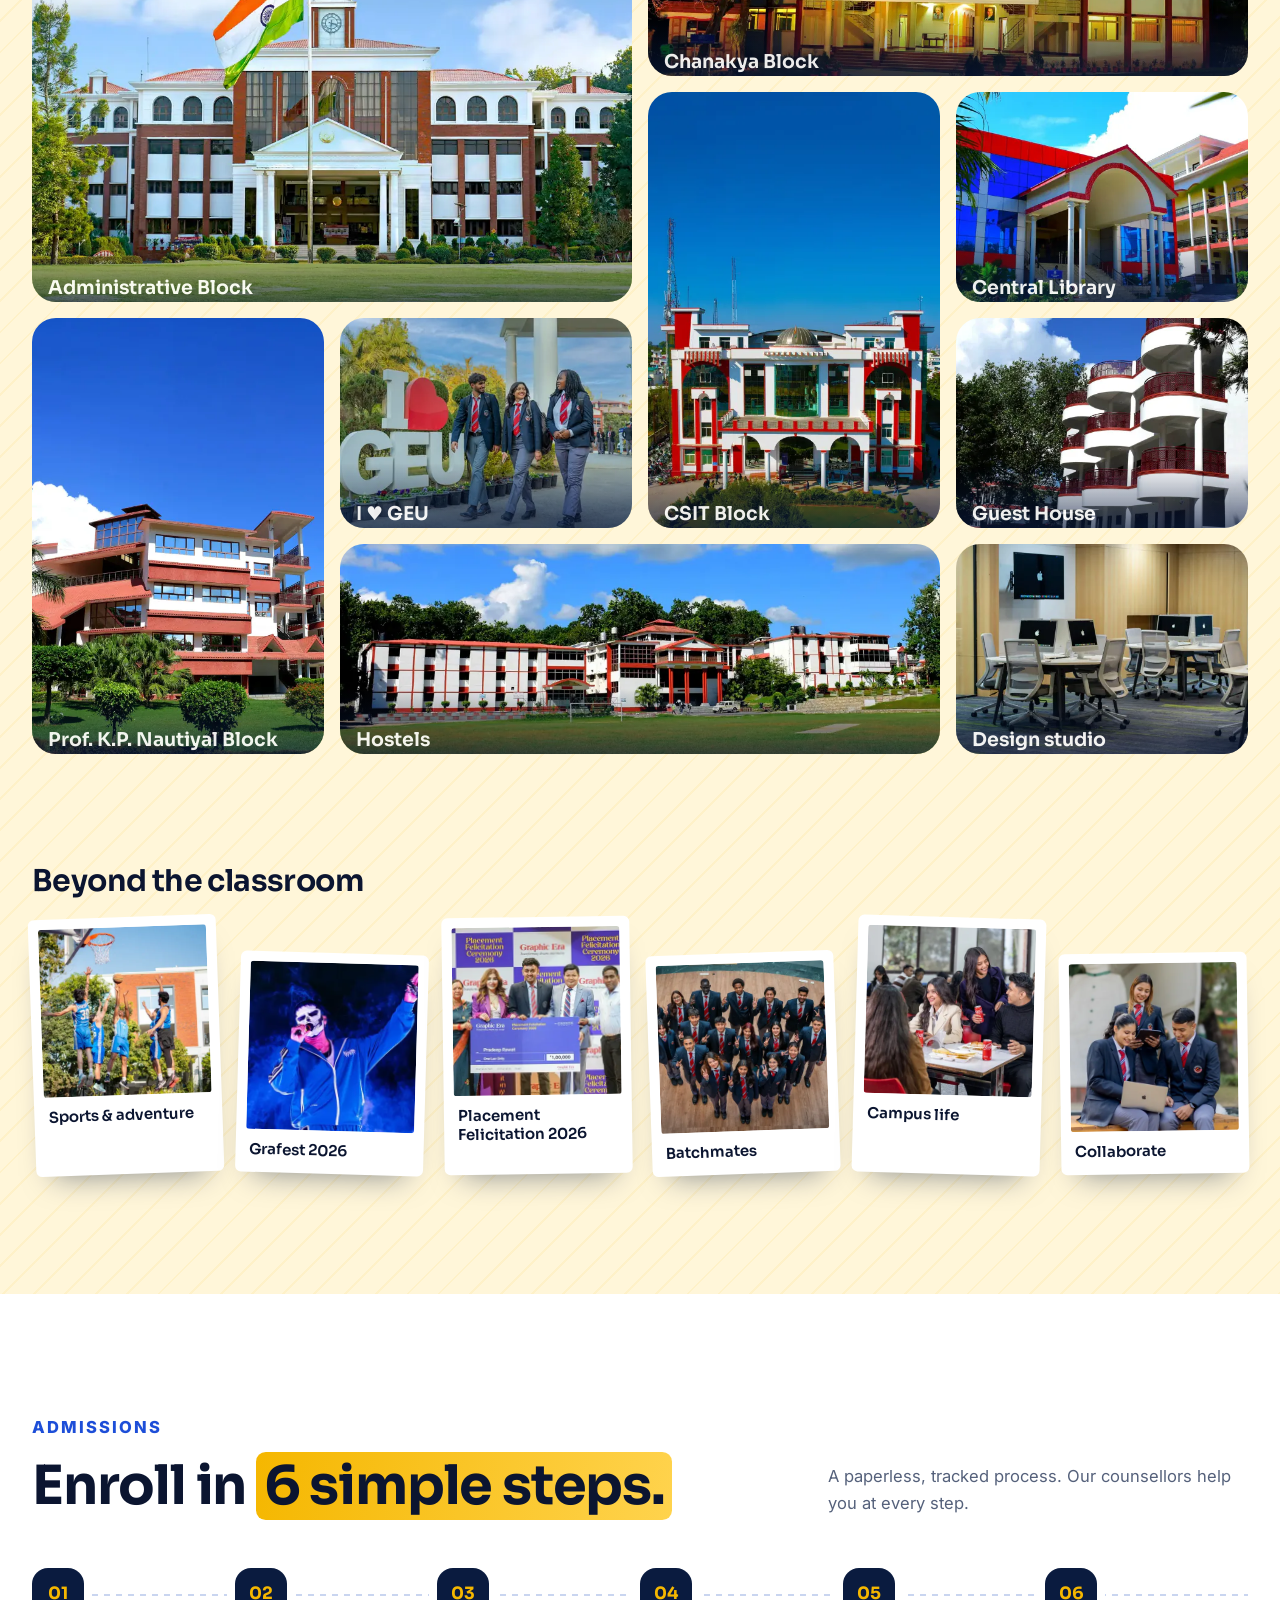
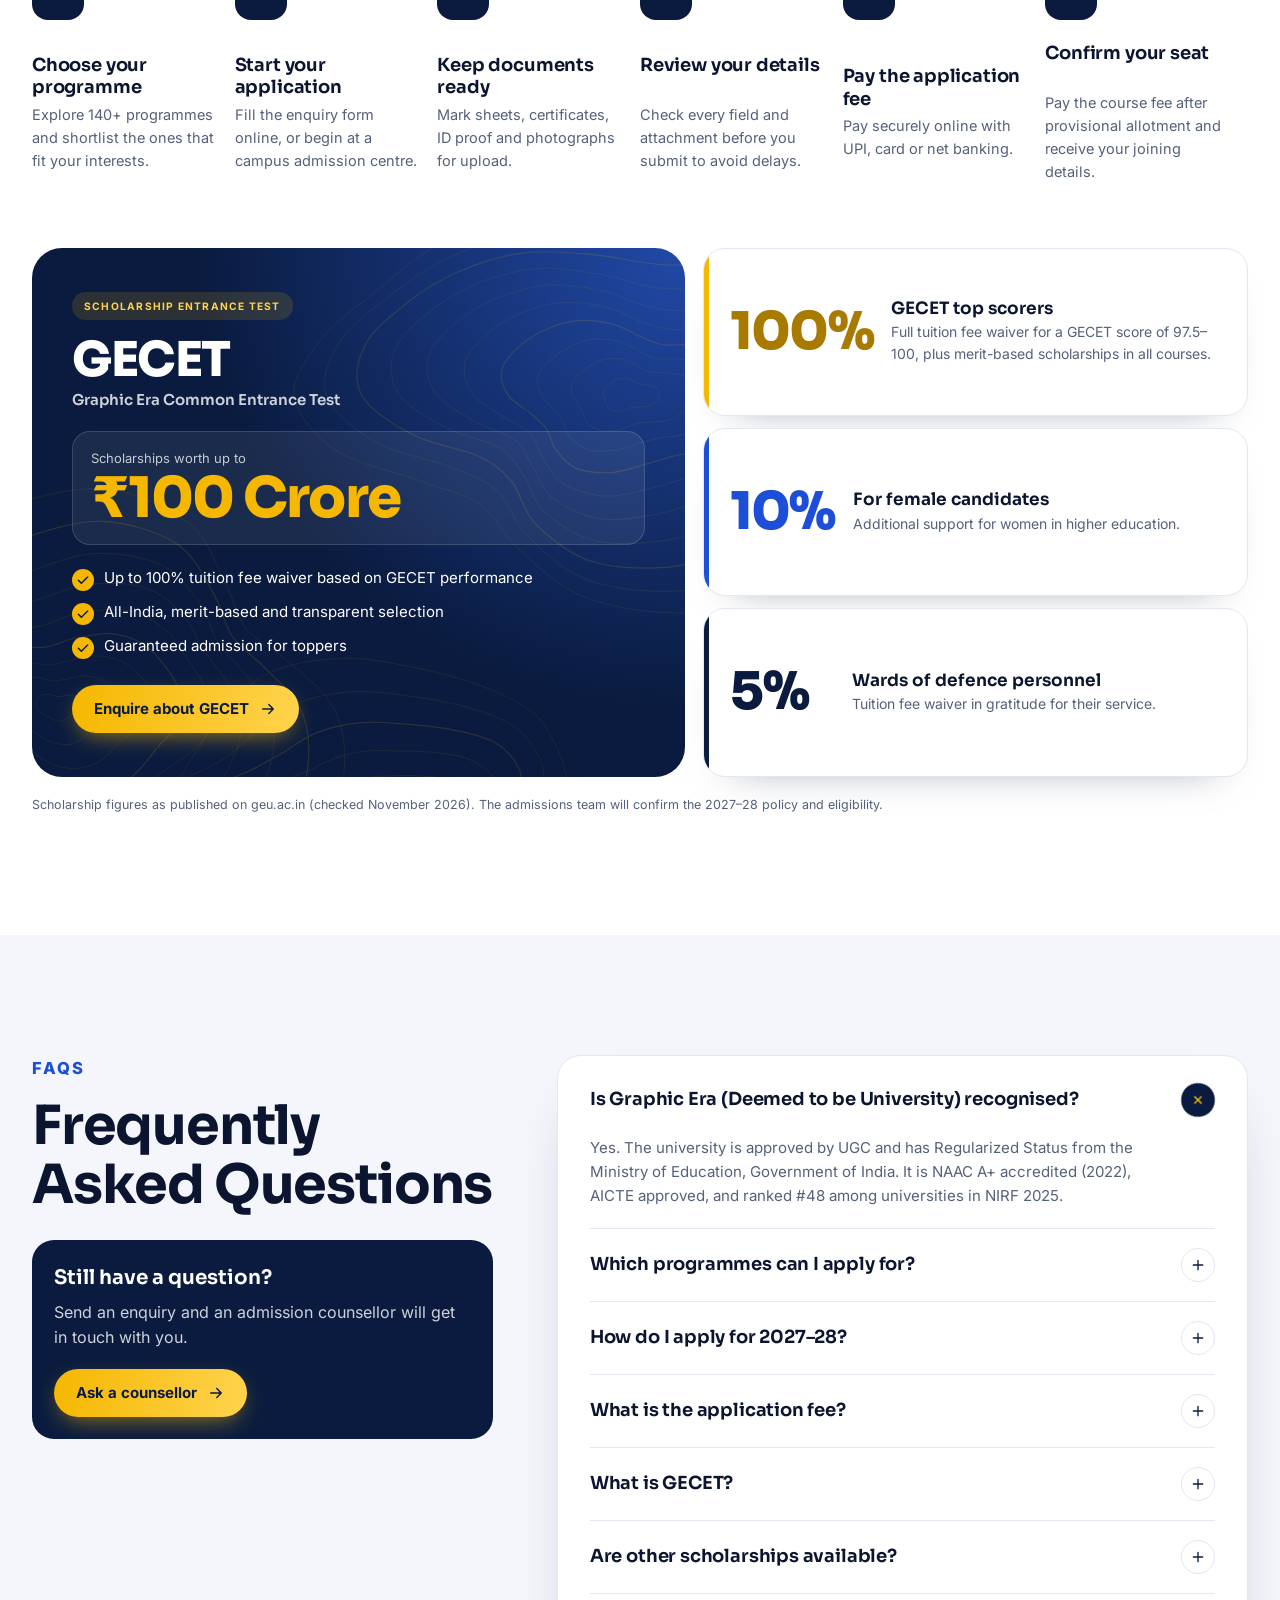
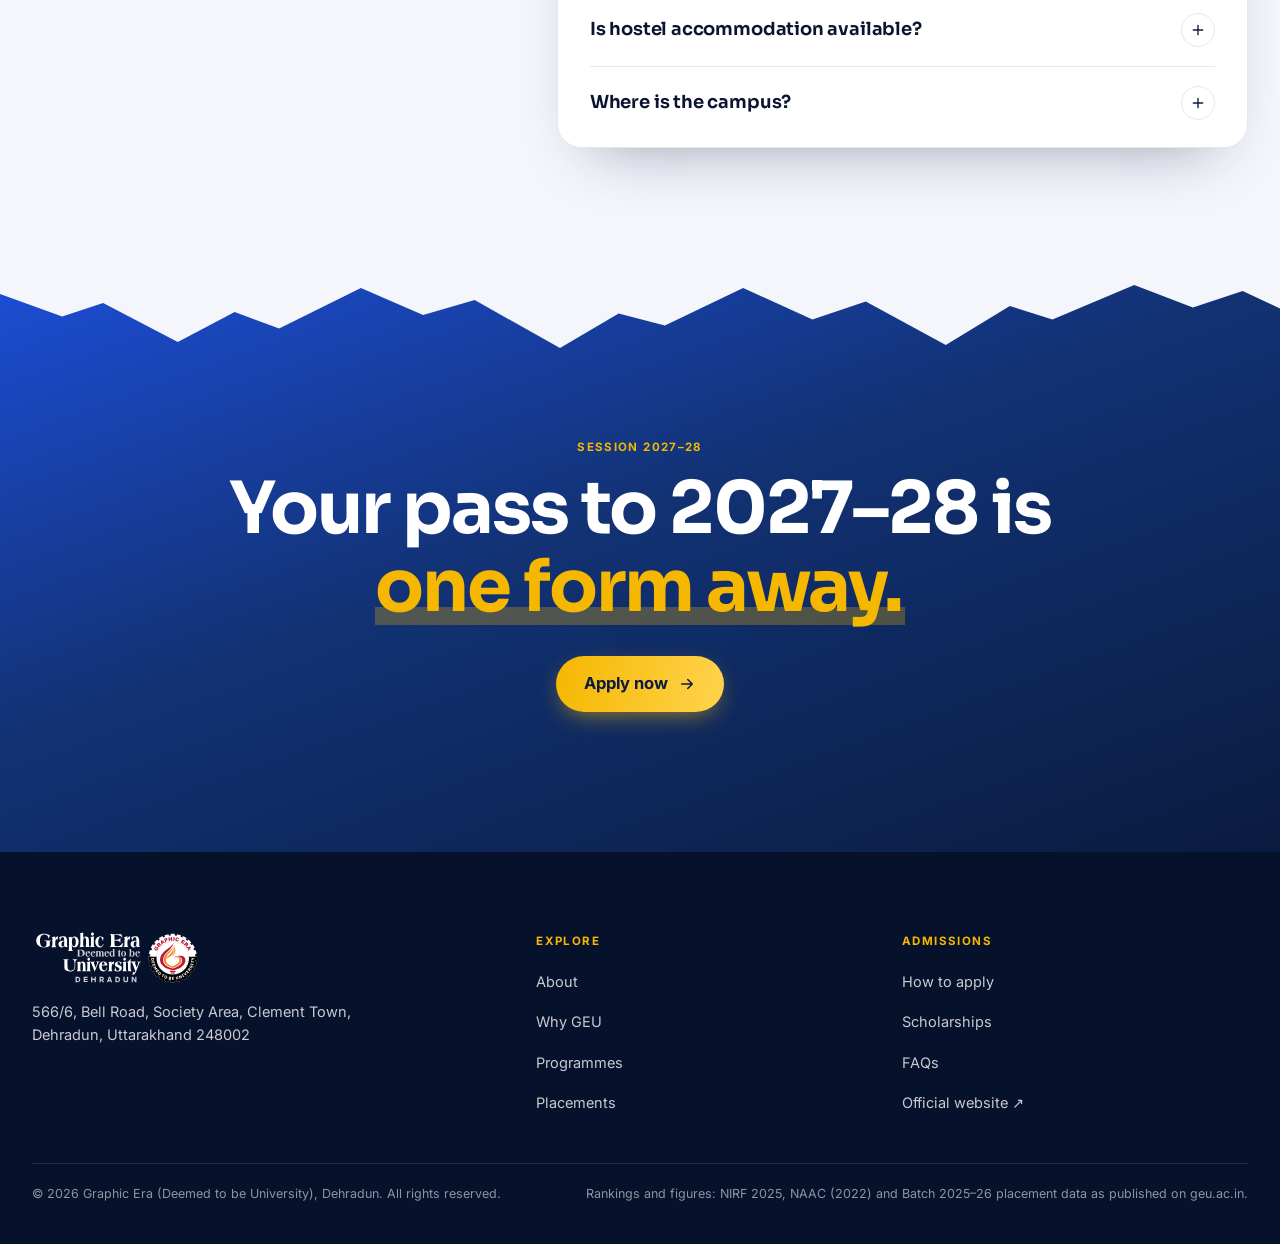
==== commit e4c2b030: "dfgh" ====
--- a/index.html
+++ b/index.html
@@ -14,7 +14,7 @@
   <link rel="preload" href="assets/fonts/sora.woff2" as="font" type="font/woff2" crossorigin>
   <link rel="preload" href="assets/fonts/inter.woff2" as="font" type="font/woff2" crossorigin>
   <link rel="preload" as="image" imagesrcset="assets/img/hero/campus-aerial-dehradun-640.webp 640w, assets/img/hero/campus-aerial-dehradun-1024.webp 1024w, assets/img/hero/campus-aerial-dehradun-1600.webp 1600w, assets/img/hero/campus-aerial-dehradun-1920.webp 1920w" imagesizes="100vw" fetchpriority="high">
-  <link rel="stylesheet" href="assets/css/style.css?v=9">
+  <link rel="stylesheet" href="assets/css/style.css?v=11">
   <script type="application/ld+json">{"@context":"https://schema.org","@type":"CollegeOrUniversity","name":"Graphic Era (Deemed to be University)","url":"https://geu.ac.in","address":{"@type":"PostalAddress","streetAddress":"566/6, Bell Road, Society Area, Clement Town","addressLocality":"Dehradun","addressRegion":"Uttarakhand","postalCode":"248002","addressCountry":"IN"}}</script>
 </head>
 <body>
@@ -101,14 +101,11 @@
       <!-- NoPaperForms admissions enquiry widget -->
       <div class="hero__slot" id="apply" aria-label="Admissions enquiry form">
         <div class="hero__form-head">
-          <span class="hero__form-badge">Admissions 2027–28</span>
-          <h2 class="hero__form-title">Start your enquiry</h2>
+          <h2 class="hero__form-title">Start your enquiry <span class="hero__form-badge">2027–28</span></h2>
           <p class="hero__form-subtitle">An admissions counsellor will call you back.</p>
-          <ul class="hero__form-facts" aria-label="Graphic Era facts">
-            <li>NAAC A+</li><li>NIRF #48</li><li>140+ programmes</li>
-          </ul>
-        </div>
-        <div class="npf_wgts" data-height="500px" data-w="92ea1d626be649723be7a933c066ddf8"></div>
+        </div>
+        <!-- Form height is controlled by --form-h in style.css (keep data-height equal to it) -->
+        <div class="npf_wgts" data-height="610px" data-w="92ea1d626be649723be7a933c066ddf8"></div>
       </div>
     </div>
     <svg class="ridge ridge--hero" aria-hidden="true"><use href="#ridge"/></svg>
@@ -363,6 +360,11 @@
 </nav>
 <a class="tab-apply" href="#apply" aria-label="Apply now for 2027–28"><span>Apply 2027–28</span></a>
 <script>
+  // NoPaperForms only serves whitelisted domains; locally it shows "403".
+  // On file:// / localhost / LAN IPs, show a same-size skeleton instead so the layout can be checked.
+  if (/^(localhost|127\.|192\.168\.|10\.|$)/.test(location.hostname)) {
+    document.querySelector('.npf_wgts').classList.add('is-preview');
+  }
   var s = document.createElement('script');
   s.type = 'text/javascript';
   s.async = true;
--- a/assets/css/style.css
+++ b/assets/css/style.css
@@ -111,19 +111,23 @@
 .alt__note{font-size:12px;color:rgba(255,255,255,.66)}
 
 /* NoPaperForms enquiry widget card */
-.hero__slot{scroll-margin-top:100px;position:relative;z-index:1;width:min(100% - 10px,460px);margin:28px auto 42px;border-radius:24px;overflow:hidden;color:var(--text);
+/* --form-h = the widget's natural content height. Set it once (and keep data-height in index.html equal):
+   if the live form shows its own scrollbar, raise it; if there is empty space under Submit, lower it. */
+.hero__slot{--form-h:610px;--card-h:calc(var(--form-h) + 72px);scroll-margin-top:100px;position:relative;z-index:1;width:min(100%,440px);margin:24px auto 36px;border-radius:20px;overflow:hidden;color:var(--text);
   background:#fff;
-  box-shadow:10px 10px 0 rgba(245,183,0,.92),0 40px 80px -30px rgba(0,0,0,.75)}
-.hero__form-head{position:relative;padding:18px 20px 30px;color:#fff;overflow:hidden;
+  box-shadow:0 30px 70px -28px rgba(0,0,0,.7)}
+.hero__form-head{position:relative;padding:12px 18px 20px;color:#fff;overflow:hidden;
   background:repeating-radial-gradient(circle at 108% -12%,transparent 0 13px,rgba(245,183,0,.17) 13px 14px),radial-gradient(90% 130% at 0% 0%,rgba(59,107,255,.42),transparent 62%),linear-gradient(135deg,#123274 0%,#0A1B3F 100%)}
-.hero__form-head::after{content:"";position:absolute;left:0;right:0;bottom:-1px;height:16px;background:#fff;clip-path:polygon(0 100%,0 62%,5% 34%,10% 58%,17% 12%,25% 52%,32% 28%,40% 64%,48% 16%,56% 56%,63% 30%,71% 66%,79% 22%,87% 58%,93% 36%,100% 62%,100% 100%)}
-.hero__form-badge{display:inline-block;margin-bottom:8px;padding:3px 10px;border-radius:999px;background:rgba(245,183,0,.16);border:1px solid rgba(245,183,0,.4);font-size:10.5px;font-weight:700;letter-spacing:.12em;text-transform:uppercase;color:#FFD34D}
-.hero__form-title{margin:0 0 2px;font-family:var(--display);font-size:22px;line-height:1.2;font-weight:700;letter-spacing:-.02em;color:#fff}
-.hero__form-subtitle{margin:0;font-size:13px;line-height:1.45;color:rgba(255,255,255,.74)}
-.hero__form-facts{display:flex;flex-wrap:wrap;gap:6px;margin:10px 0 0;padding:0;list-style:none}
-.hero__form-facts li{display:inline-flex;align-items:center;gap:6px;padding:3px 10px;border-radius:999px;background:rgba(255,255,255,.1);border:1px solid rgba(255,255,255,.16);font-size:11.5px;font-weight:600;line-height:1.5;color:rgba(255,255,255,.9)}
-.hero__form-facts li::before{content:"";width:6px;height:6px;border-radius:50%;background:#F5B700}
-@media (max-width:540px){.hero__form-head{padding:16px 16px 28px}.hero__form-title{font-size:20px}}
+.hero__form-head::after{content:"";position:absolute;left:0;right:0;bottom:-1px;height:10px;background:#fff;clip-path:polygon(0 100%,0 62%,5% 34%,10% 58%,17% 12%,25% 52%,32% 28%,40% 64%,48% 16%,56% 56%,63% 30%,71% 66%,79% 22%,87% 58%,93% 36%,100% 62%,100% 100%)}
+.hero__form-title{display:flex;align-items:center;flex-wrap:wrap;gap:4px 10px;margin:0;font-family:var(--display);font-size:19px;line-height:1.25;font-weight:700;letter-spacing:-.02em;color:#fff}
+.hero__form-badge{padding:2px 9px;border-radius:999px;background:rgba(245,183,0,.16);border:1px solid rgba(245,183,0,.4);font-family:var(--body,inherit);font-size:10.5px;font-weight:700;letter-spacing:.1em;line-height:1.5;color:#FFD34D}
+.hero__form-subtitle{margin:2px 0 0;font-size:12.5px;line-height:1.4;color:rgba(255,255,255,.74)}
+
+/* The widget: card height = header + exactly --form-h, so nothing clips and nothing scrolls twice */
+.npf_wgts{position:relative;min-height:var(--form-h);background:#fff}
+.npf_wgts iframe{display:block;width:100%!important;height:var(--form-h)!important;max-width:100%;border:0}
+/* Local (not whitelisted): hide NoPaperForms' "403" page; the card stays plain white at the real size */
+.npf_wgts.is-preview iframe{visibility:hidden}
 
 /* ridge divider */
 .ridge{position:absolute;left:0;width:100%;height:56px;fill:#fff;pointer-events:none}
@@ -449,17 +453,35 @@
   .hero__media img{object-position:50% 50%}
   .hero__veil{background:linear-gradient(100deg,rgba(10,27,63,.97) 0,rgba(10,27,63,.9) 34%,rgba(10,27,63,.45) 62%,rgba(10,27,63,.25) 100%),linear-gradient(0deg,rgba(10,27,63,.7),transparent 35%)}
   .hero__year{top:auto;bottom:-3vw;left:-1.5vw;right:auto;font-size:min(36vw,560px)}
-  .hero__grid{grid-template-columns:minmax(0,1fr) minmax(340px,440px);align-items:center;gap:clamp(24px,4vw,64px);padding-top:calc(var(--hdr) + 40px);min-height:calc(100vh - 70px)}
-  .hero__slot{width:calc(100% - 14px);margin:0 14px 0 auto;box-shadow:14px 14px 0 rgba(245,183,0,.92),0 40px 80px -30px rgba(0,0,0,.75)}
-  .hero__title{font-size:clamp(42px,4.6vw,72px);line-height:1.04}
-  .hero__lede{font-size:17.5px}
-  .alt{margin:40px 0 0;position:relative}
+  .hero__grid{--pt:calc(var(--hdr) + 36px);grid-template-columns:minmax(0,1fr) minmax(340px,420px);align-items:center;gap:clamp(24px,4vw,64px);padding-top:var(--pt);min-height:calc(100svh - 70px)}
+  /* The extra height grows upward: shift the centred card up by half the added 110px, only when there is free space above it */
+  .hero__slot{width:100%;margin:0 0 0 auto;top:calc(-1 * clamp(0px, (100svh - 70px - var(--pt) - var(--card-h)) / 2, 55px))}
+  .hero__title{font-size:clamp(38px,3.9vw,60px);line-height:1.05}
+  .hero__lede{font-size:17px}
+  .alt{margin:34px 0 0;position:relative}
   .alt__ruler{display:block;height:14px;margin-bottom:12px;background:repeating-linear-gradient(90deg,rgba(255,255,255,.4) 0 1px,transparent 1px 12px) bottom/100% 7px no-repeat,repeating-linear-gradient(90deg,rgba(245,183,0,.9) 0 2px,transparent 2px 60px) bottom/100% 14px no-repeat;border-bottom:1px solid rgba(255,255,255,.35)}
   .alt__list{display:grid;grid-template-columns:repeat(2,1fr);gap:12px 0;padding:0;overflow:visible}
   .alt__mark{min-width:0;align-content:start;padding:2px 12px 0 14px;border:0;border-left:1px solid rgba(255,255,255,.22);border-radius:0;background:none;animation:rise .9s var(--ease) backwards;animation-delay:calc(var(--i) * .12s + .3s)}
   .alt__mark:first-child{border-left-color:var(--gold)}
   .alt__value{font-size:clamp(24px,2.3vw,34px);margin-bottom:4px}
   @keyframes rise{from{opacity:0;transform:translateY(16px)}}
+
+  /* Short laptop screens (1366x768, 1280x720…): keep heading + full form card inside the first screen */
+  @media (max-height:820px){
+    .hero__grid{--pt:calc(var(--hdr) + 26px)}
+    .pill{padding:5px 12px 5px 9px;font-size:12px}
+    .hero__title{margin-top:10px;font-size:clamp(34px,3.3vw,50px)}
+    .hero__lede{margin-top:10px;font-size:16px}
+    .hero__ctas{margin-top:18px}
+    .hero__ctas .btn{--h:48px}
+    .alt{margin-top:22px}
+    .alt__ruler{margin-bottom:8px}
+    .alt__value{font-size:clamp(22px,2vw,28px)}
+  }
+  @media (max-height:700px){
+    .hero__form-subtitle,.alt__note{display:none}
+    .hero__form-head{padding-bottom:18px}
+  }
 
   .ridge{height:90px}
 
